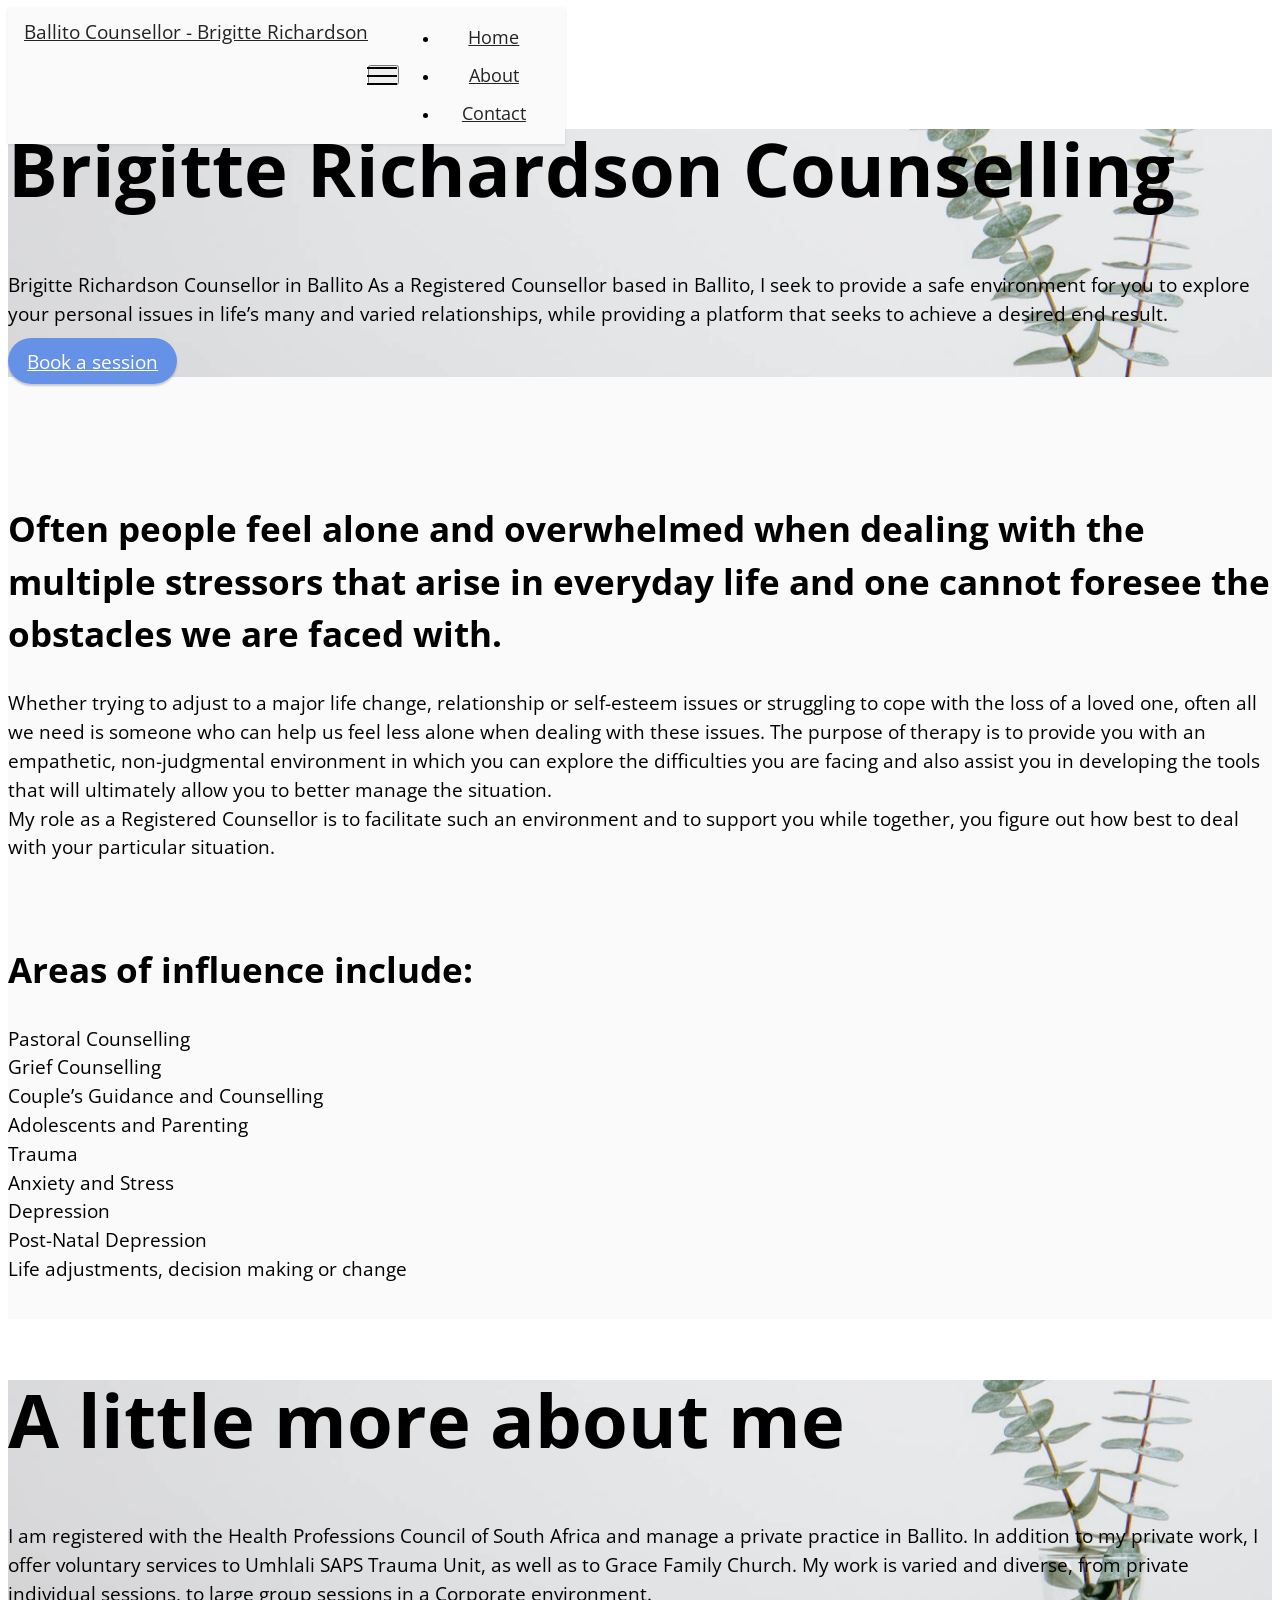
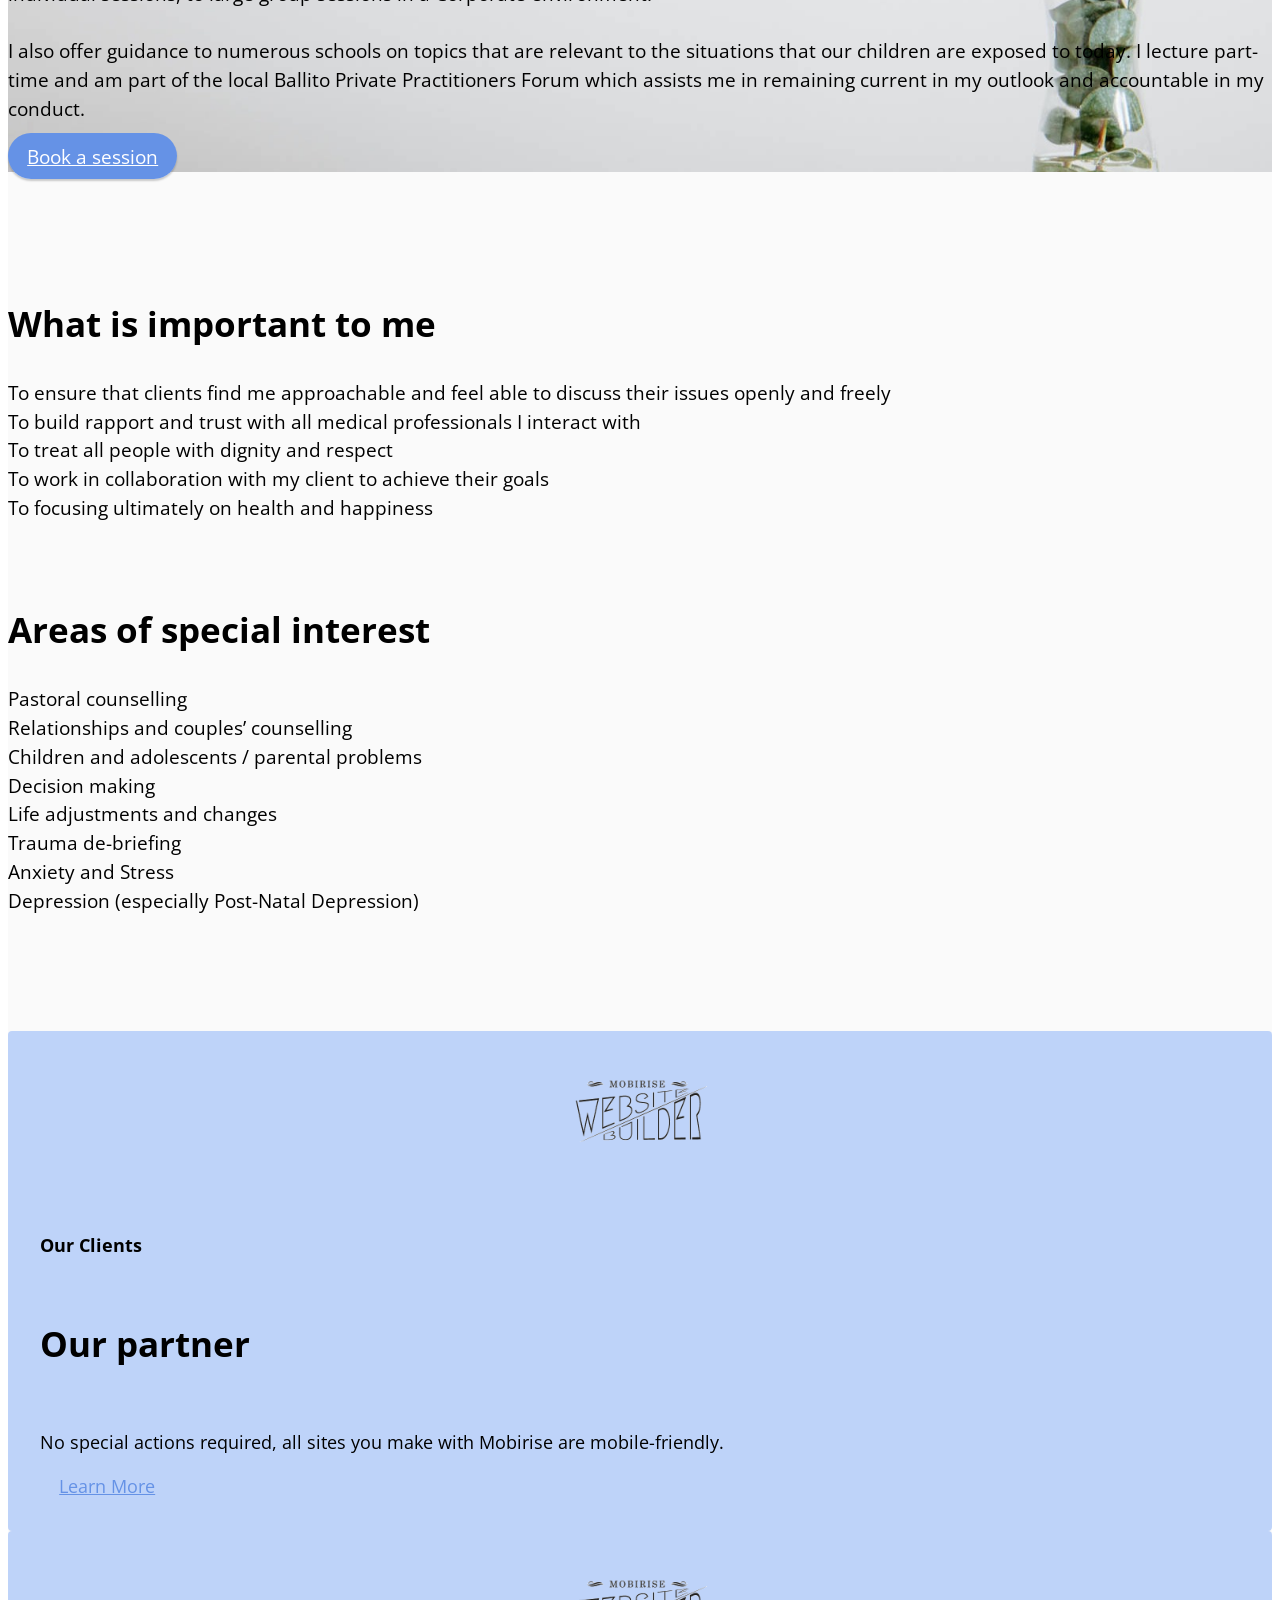
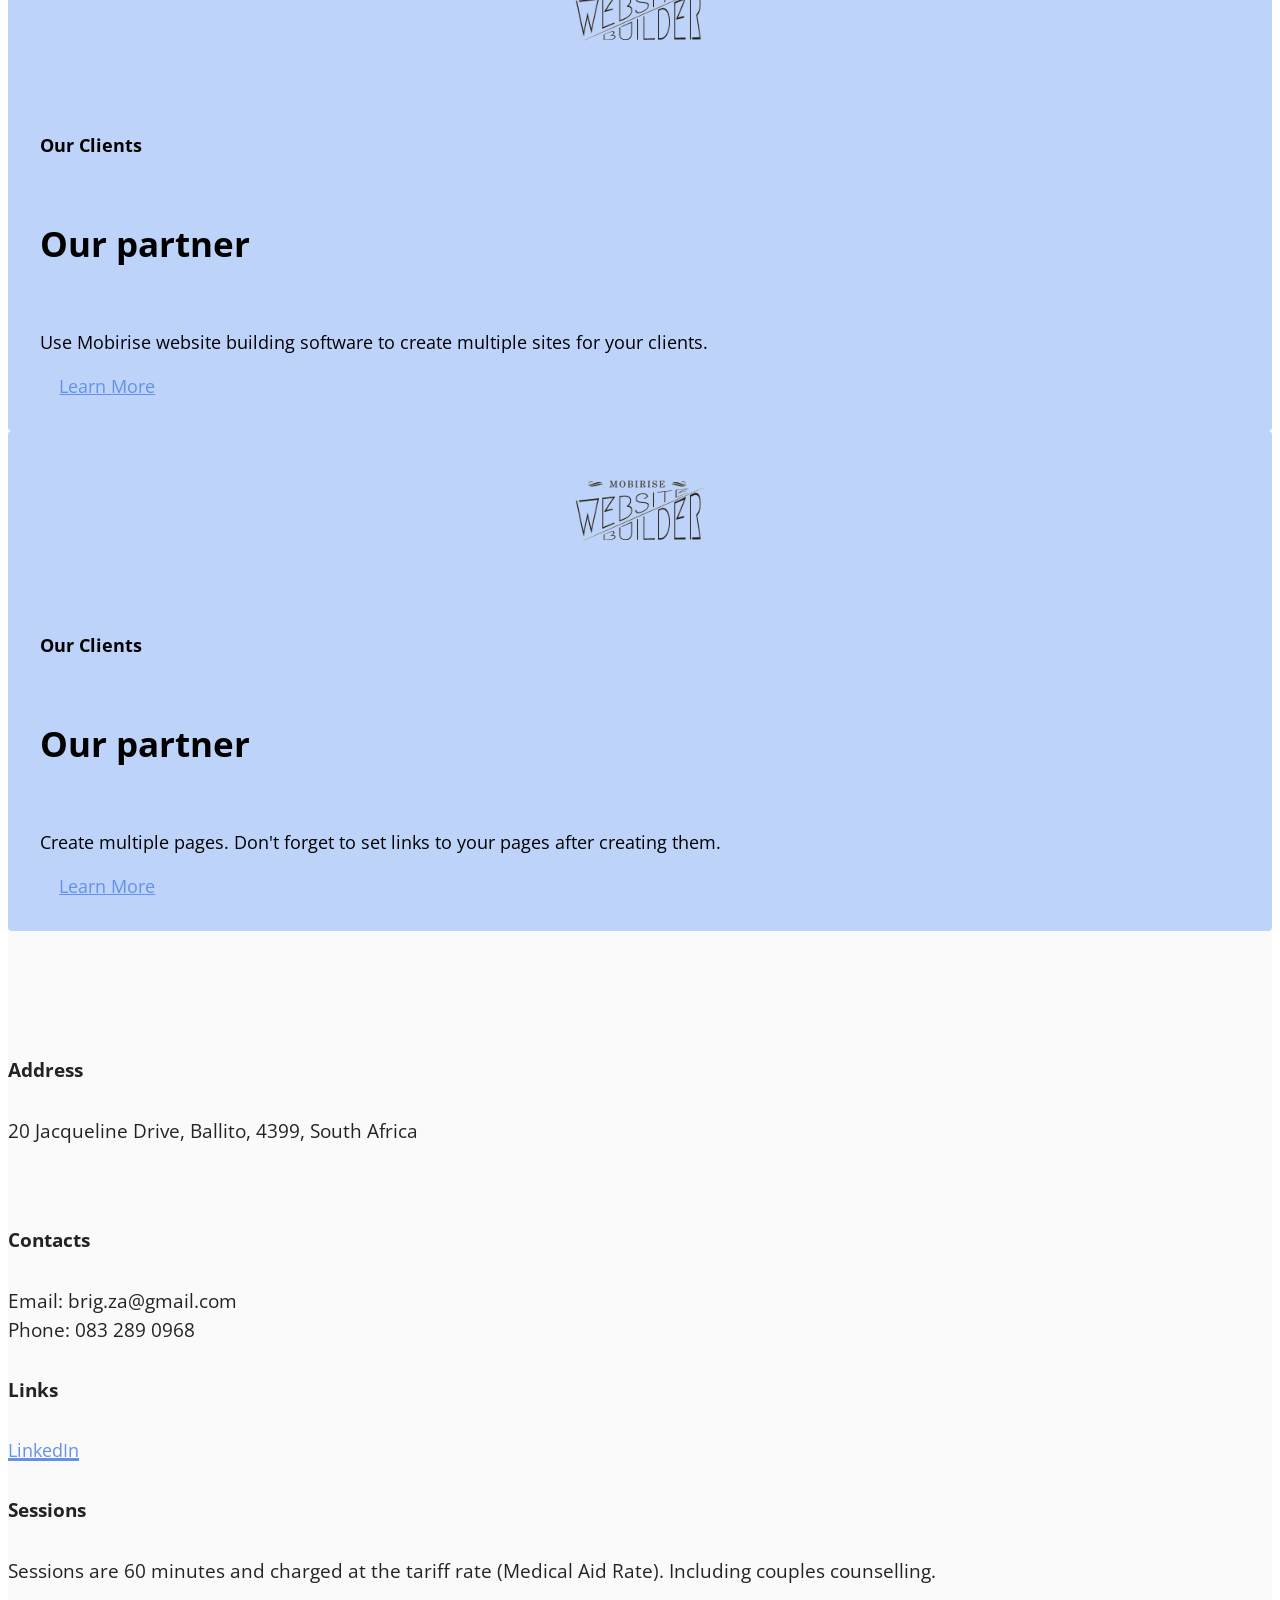
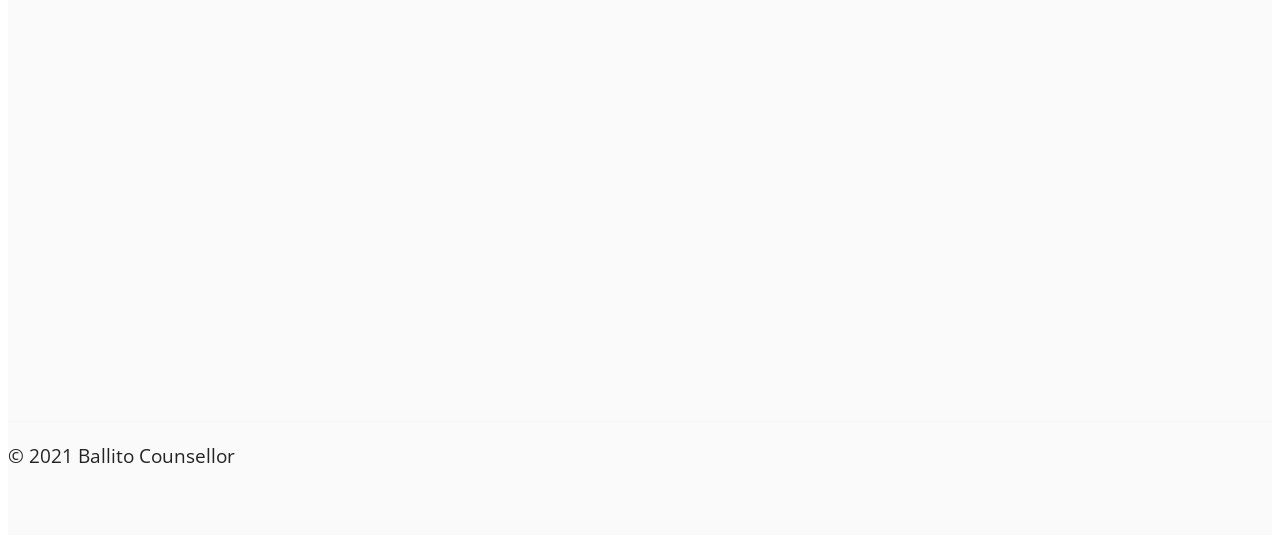
==== index.html @ b1e90773 "create github pages" ====
<!DOCTYPE html>
<html  >
<head>
  
  <meta charset="UTF-8">
  <meta http-equiv="X-UA-Compatible" content="IE=edge">
  
  <meta name="viewport" content="width=device-width, initial-scale=1, minimum-scale=1">
  <link rel="shortcut icon" href="assets/images/logo.png" type="image/x-icon">
  <meta name="description" content="">
  
  
  <title>Home</title>
  <link rel="stylesheet" href="assets/web/assets/mobirise-icons2/mobirise2.css">
  <link rel="stylesheet" href="assets/tether/tether.min.css">
  <link rel="stylesheet" href="assets/bootstrap/css/bootstrap.min.css">
  <link rel="stylesheet" href="assets/bootstrap/css/bootstrap-grid.min.css">
  <link rel="stylesheet" href="assets/bootstrap/css/bootstrap-reboot.min.css">
  <link rel="stylesheet" href="assets/dropdown/css/style.css">
  <link rel="stylesheet" href="assets/socicon/css/styles.css">
  <link rel="stylesheet" href="assets/theme/css/style.css">
  <link rel="preload" href="https://fonts.googleapis.com/css?family=Open+Sans:300,300i,400,400i,600,600i,700,700i,800,800i&display=swap" as="style" onload="this.onload=null;this.rel='stylesheet'">
  <noscript><link rel="stylesheet" href="https://fonts.googleapis.com/css?family=Open+Sans:300,300i,400,400i,600,600i,700,700i,800,800i&display=swap"></noscript>
  <link rel="preload" as="style" href="assets/mobirise/css/mbr-additional.css"><link rel="stylesheet" href="assets/mobirise/css/mbr-additional.css" type="text/css">
  
  
  
  
</head>
<body>
  
  <section class="menu menu1 cid-sxVoCHrxeL" once="menu" id="menu1-k">
    

    <nav class="navbar navbar-dropdown navbar-fixed-top navbar-expand-lg">
        <div class="container">
            <div class="navbar-brand">
                
                <span class="navbar-caption-wrap"><a class="navbar-caption text-black text-primary display-7" href="index.html">Ballito Counsellor - Brigitte Richardson</a></span>
            </div>
            <button class="navbar-toggler" type="button" data-toggle="collapse" data-target="#navbarSupportedContent" aria-controls="navbarNavAltMarkup" aria-expanded="false" aria-label="Toggle navigation">
                <div class="hamburger">
                    <span></span>
                    <span></span>
                    <span></span>
                    <span></span>
                </div>
            </button>
            <div class="collapse navbar-collapse" id="navbarSupportedContent">
                <ul class="navbar-nav nav-dropdown nav-right" data-app-modern-menu="true"><li class="nav-item"><a class="nav-link link text-black text-primary display-4" href="index.html#header1-1b">Home</a></li>
                    <li class="nav-item"><a class="nav-link link text-black text-primary display-4" href="index.html#About">About</a></li>
                    <li class="nav-item"><a class="nav-link link text-black text-primary display-4" href="index.html#footer6-p">Contact</a>
                    </li></ul>
                
                
            </div>
        </div>
    </nav>
</section>

<section class="header1 cid-sxVwXvs3w0 mbr-fullscreen mbr-parallax-background" id="header1-1b">

    

    <div class="mbr-overlay" style="opacity: 0.5; background-color: rgb(250, 250, 250);"></div>

    <div class="container">
        <div class="row">
            <div class="col-12 col-lg-10">
                <h1 class="mbr-section-title mbr-fonts-style mb-3 display-1">Brigitte Richardson Counselling</h1>
                
                <p class="mbr-text mbr-fonts-style display-7">
                    Brigitte Richardson Counsellor in Ballito As a Registered Counsellor based in Ballito, I seek to provide a safe environment for you to explore your personal issues in life’s many and varied relationships, while providing a platform that seeks to achieve a desired end result.</p>
                <div class="mbr-section-btn mt-3"><a class="btn btn-primary display-7" href="https://mobiri.se">Book a session</a></div>
            </div>
        </div>
    </div>
</section>

<section class="header1 cid-sxVvAttlFn" id="header1-17">

    

    

    <div class="container">
        <div class="row">
            <div class="col-12 col-lg-10">
                <h1 class="mbr-section-title mbr-fonts-style mb-3 display-5">Often people feel alone and overwhelmed when dealing with the multiple stressors that arise in everyday life and one cannot foresee the obstacles we are faced with.</h1>
                
                <p class="mbr-text mbr-fonts-style display-7">Whether trying to adjust to a major life change, relationship or self-esteem issues or struggling to cope with the loss of a loved one, often all we need is someone who can help us feel less alone when dealing with these issues. The purpose of therapy is to provide you with an empathetic, non-judgmental environment in which you can explore the difficulties you are facing and also assist you in developing the tools that will ultimately allow you to better manage the situation.
<br>My role as a Registered Counsellor is to facilitate such an environment and to support you while together, you figure out how best to deal with your particular situation.</p>
                
            </div>
        </div>
    </div>
</section>

<section class="header1 cid-sxVvVj8FqT" id="header1-18">

    

    

    <div class="container">
        <div class="row">
            <div class="col-12 col-lg-10">
                <h1 class="mbr-section-title mbr-fonts-style mb-3 display-5">Areas of influence include:</h1>
                
                <p class="mbr-text mbr-fonts-style display-7">Pastoral Counselling
<br>Grief Counselling
<br>Couple’s Guidance and Counselling
<br>Adolescents and Parenting
<br>Trauma
<br>Anxiety and Stress
<br>Depression
<br>Post-Natal Depression
<br>Life adjustments, decision making or change</p>
                
            </div>
        </div>
    </div>
</section>

<section class="header1 cid-syvlgTffbm mbr-fullscreen mbr-parallax-background" id="About">

    

    <div class="mbr-overlay" style="opacity: 0.5; background-color: rgb(250, 250, 250);"></div>

    <div class="container">
        <div class="row">
            <div class="col-12 col-lg-10">
                <h1 class="mbr-section-title mbr-fonts-style mb-3 display-1">A little more about me</h1>
                
                <p class="mbr-text mbr-fonts-style display-7">I am registered with the Health Professions Council of South Africa and manage a private practice in Ballito. In addition to my private work, I offer voluntary services to Umhlali SAPS Trauma Unit, as well as to Grace Family Church. My work is varied and diverse, from private individual sessions, to large group sessions in a Corporate environment.
<br>
<br>I also offer guidance to numerous schools on topics that are relevant to the situations that our children are exposed to today. I lecture part-time and am part of the local Ballito Private Practitioners Forum which assists me in remaining current in my outlook and accountable in my conduct.</p>
                <div class="mbr-section-btn mt-3"><a class="btn btn-primary display-7" href="https://mobiri.se">Book a session</a></div>
            </div>
        </div>
    </div>
</section>

<section class="header1 cid-syvlhjZHHY" id="header1-1e">

    

    

    <div class="container">
        <div class="row">
            <div class="col-12 col-lg-10">
                <h1 class="mbr-section-title mbr-fonts-style mb-3 display-5">What is important to me</h1>
                
                <p class="mbr-text mbr-fonts-style display-7">To ensure that clients find me approachable and feel able to discuss their issues openly and freely
<br>To build rapport and trust with all medical professionals I interact with
<br>To treat all people with dignity and respect
<br>To work in collaboration with my client to achieve their goals
<br>To focusing ultimately on health and happiness</p>
                
            </div>
        </div>
    </div>
</section>

<section class="header1 cid-syvlhFlWua" id="header1-1f">

    

    

    <div class="container">
        <div class="row">
            <div class="col-12 col-lg-10">
                <h1 class="mbr-section-title mbr-fonts-style mb-3 display-5">Areas of special interest</h1>
                
                <p class="mbr-text mbr-fonts-style display-7">Pastoral counselling
<br>Relationships and couples’ counselling
<br>Children and adolescents / parental problems
<br>Decision making
<br>Life adjustments and changes
<br>Trauma de-briefing
<br>Anxiety and Stress
<br>Depression (especially Post-Natal Depression)</p>
                
            </div>
        </div>
    </div>
</section>

<section class="clients2 cid-sxVpfi3yEQ" id="clients2-o">

    

    
    <div class="container">
        <div class="row justify-content-center">
            <div class="card col-12 col-md-6 col-lg-4">
                <div class="card-wrapper">
                    <div class="img-wrapper">
                        <img src="assets/images/1.png" alt="">
                    </div>
                    <div class="card-box align-center">
                        <h6 class="card-subtitle mbr-fonts-style mb-0 display-4">
                         Our Clients
                        </h6>
                        <h5 class="card-title mbr-fonts-style mb-3 display-5">
                            <strong>Our partner</strong>
                        </h5>
                        <p class="mbr-text mbr-fonts-style mb-4 display-4">
                            No special actions required, all sites you make with Mobirise are mobile-friendly.</p>
                        <div class="mbr-section-btn mt-3">
                            <a class="btn btn-primary-outline display-4" href="https://mobiri.se">Learn More</a>
                        </div>
                    </div>
                </div>
            </div>
            <div class="card col-12 col-md-6 col-lg-4">
                <div class="card-wrapper">
                    <div class="img-wrapper">
                        <img src="assets/images/1.png" alt="">
                    </div>
                    <div class="card-box align-center">
                        <h6 class="card-subtitle mbr-fonts-style mb-0 display-4">
                            Our Clients
                        </h6>
                        <h5 class="card-title mbr-fonts-style mb-3 display-5">
                            <strong>Our partner</strong>
                        </h5>
                        <p class="mbr-text mbr-fonts-style mb-4 display-4">
                            Use Mobirise website building software to create multiple sites for your clients.</p>
                        <div class="mbr-section-btn mt-3">
                            <a class="btn btn-primary-outline display-4" href="https://mobiri.se">Learn More</a>
                        </div>
                    </div>
                </div>
            </div>
            <div class="card col-12 col-md-6 col-lg-4">
                <div class="card-wrapper">
                    <div class="img-wrapper">
                        <img src="assets/images/1.png" alt="">
                    </div>
                    <div class="card-box align-center">
                        <h6 class="card-subtitle mbr-fonts-style mb-0 display-4">
                            Our Clients
                        </h6>
                        <h5 class="card-title mbr-fonts-style mb-3 display-5">
                            <strong>Our partner</strong>
                        </h5>
                        <p class="mbr-text mbr-fonts-style mb-4 display-4">
                            Create multiple pages. Don't forget to set links to your pages after creating them.</p>
                        <div class="mbr-section-btn mt-3">
                            <a class="btn btn-primary-outline display-4" href="https://mobiri.se">Learn More</a>
                        </div>
                    </div>
                </div>
            </div>
            
        </div>
    </div>
</section>

<section class="footer6 cid-sxVplaiHBZ" once="footers" id="footer6-p">

    

    

    <div class="container">
        <div class="row content mbr-white">
            <div class="col-12 col-md-3 mbr-fonts-style display-7">
                <h5 class="mbr-section-subtitle mbr-fonts-style mb-2 display-7">
                    <strong>Address</strong>
                </h5>
                <p class="mbr-text mbr-fonts-style display-7">20 Jacqueline Drive, Ballito, 4399, South Africa</p> <br>
                <h5 class="mbr-section-subtitle mbr-fonts-style mb-2 mt-4 display-7">
                    <strong>Contacts</strong>
                </h5>
                <p class="mbr-text mbr-fonts-style mb-4 display-7">
                    Email: brig.za@gmail.com<br>
                    Phone: 083 289 0968<br></p>
            </div>
            <div class="col-12 col-md-3 mbr-fonts-style display-7">
                <h5 class="mbr-section-subtitle mbr-fonts-style mb-2 display-7">
                    <strong>Links</strong>
                </h5>
                <ul class="list mbr-fonts-style mb-4 display-4">
                    <li class="mbr-text item-wrap"><a href="index.html" class="text-primary">LinkedIn</a></li>
                </ul>
                <h5 class="mbr-section-subtitle mbr-fonts-style mb-2 mt-5 display-7">
                    <strong>Sessions</strong></h5>
                <p class="mbr-text mbr-fonts-style mb-4 display-7">Sessions are 60 minutes and charged at the tariff rate (Medical Aid Rate). Including couples counselling.</p>
            </div>
            <div class="col-12 col-md-6">
                <div class="google-map"><iframe frameborder="0" style="border:0" src="https://www.google.com/maps/embed/v1/place?key=AIzaSyCNveGQ9bfpKFwWzQLLftrR9hNiHwdqQG8&amp;q=20 Jacqueline Drive, Ballito" allowfullscreen=""></iframe></div>
            </div>
            <div class="col-md-6">
                
            </div>
        </div>
        <div class="footer-lower">
            <div class="media-container-row">
                <div class="col-sm-12">
                    <hr>
                </div>
            </div>
            <div class="col-sm-12 copyright pl-0">
                <p class="mbr-text mbr-fonts-style mbr-white display-7">
                    © 2021 Ballito Counsellor</p>
            </div>
        </div>
    </div>
</section><section id="top-1" hidden><a href="https://mobirise.site"></a></section><script src="assets/web/assets/jquery/jquery.min.js"></script>  <script src="assets/popper/popper.min.js"></script>  <script src="assets/tether/tether.min.js"></script>  <script src="assets/bootstrap/js/bootstrap.min.js"></script>  <script src="assets/smoothscroll/smooth-scroll.js"></script>  <script src="assets/dropdown/js/nav-dropdown.js"></script>  <script src="assets/dropdown/js/navbar-dropdown.js"></script>  <script src="assets/touchswipe/jquery.touch-swipe.min.js"></script>  <script src="assets/parallax/jarallax.min.js"></script>  <script src="assets/theme/js/script.js"></script>  
  
  
 <div id="scrollToTop" class="scrollToTop mbr-arrow-up"><a style="text-align: center;"><i class="mbr-arrow-up-icon mbr-arrow-up-icon-cm cm-icon cm-icon-smallarrow-up"></i></a></div>
  </body>
</html>
---- assets/web/assets/mobirise-icons2/mobirise2.css ----
@font-face {
  font-family: 'Moririse2';
  font-display: swap;
  src:  url('mobirise2.eot?f2bix4');
  src:  url('mobirise2.eot?f2bix4#iefix') format('embedded-opentype'),
    url('mobirise2.ttf?f2bix4') format('truetype'),
    url('mobirise2.woff?f2bix4') format('woff'),
    url('mobirise2.svg?f2bix4#mobirise2') format('svg');
  font-weight: normal;
  font-style: normal;
}

[class^="mobi-"], [class*=" mobi-"] {
  /* use !important to prevent issues with browser extensions that change fonts */
  font-family: 'Moririse2' !important;
  speak: none;
  font-style: normal;
  font-weight: normal;
  font-variant: normal;
  text-transform: none;
  line-height: 1;

  /* Better Font Rendering =========== */
  -webkit-font-smoothing: antialiased;
  -moz-osx-font-smoothing: grayscale;
}

.mobi-mbri-add-submenu:before {
  content: "\e900";
}
.mobi-mbri-alert:before {
  content: "\e901";
}
.mobi-mbri-align-center:before {
  content: "\e902";
}
.mobi-mbri-align-justify:before {
  content: "\e903";
}
.mobi-mbri-align-left:before {
  content: "\e904";
}
.mobi-mbri-align-right:before {
  content: "\e905";
}
.mobi-mbri-android:before {
  content: "\e906";
}
.mobi-mbri-apple:before {
  content: "\e907";
}
.mobi-mbri-arrow-down:before {
  content: "\e908";
}
.mobi-mbri-arrow-next:before {
  content: "\e909";
}
.mobi-mbri-arrow-prev:before {
  content: "\e90a";
}
.mobi-mbri-arrow-up:before {
  content: "\e90b";
}
.mobi-mbri-bold:before {
  content: "\e90c";
}
.mobi-mbri-bookmark:before {
  content: "\e90d";
}
.mobi-mbri-bootstrap:before {
  content: "\e90e";
}
.mobi-mbri-briefcase:before {
  content: "\e90f";
}
.mobi-mbri-browse:before {
  content: "\e910";
}
.mobi-mbri-bulleted-list:before {
  content: "\e911";
}
.mobi-mbri-calendar:before {
  content: "\e912";
}
.mobi-mbri-camera:before {
  content: "\e913";
}
.mobi-mbri-cart-add:before {
  content: "\e914";
}
.mobi-mbri-cart-full:before {
  content: "\e915";
}
.mobi-mbri-cash:before {
  content: "\e916";
}
.mobi-mbri-change-style:before {
  content: "\e917";
}
.mobi-mbri-chat:before {
  content: "\e918";
}
.mobi-mbri-clock:before {
  content: "\e919";
}
.mobi-mbri-close:before {
  content: "\e91a";
}
.mobi-mbri-cloud:before {
  content: "\e91b";
}
.mobi-mbri-code:before {
  content: "\e91c";
}
.mobi-mbri-contact-form:before {
  content: "\e91d";
}
.mobi-mbri-credit-card:before {
  content: "\e91e";
}
.mobi-mbri-cursor-click:before {
  content: "\e91f";
}
.mobi-mbri-cust-feedback:before {
  content: "\e920";
}
.mobi-mbri-database:before {
  content: "\e921";
}
.mobi-mbri-delivery:before {
  content: "\e922";
}
.mobi-mbri-desktop:before {
  content: "\e923";
}
.mobi-mbri-devices:before {
  content: "\e924";
}
.mobi-mbri-down:before {
  content: "\e925";
}
.mobi-mbri-download-2:before {
  content: "\e926";
}
.mobi-mbri-download:before {
  content: "\e927";
}
.mobi-mbri-drag-n-drop-2:before {
  content: "\e928";
}
.mobi-mbri-drag-n-drop:before {
  content: "\e929";
}
.mobi-mbri-edit-2:before {
  content: "\e92a";
}
.mobi-mbri-edit:before {
  content: "\e92b";
}
.mobi-mbri-error:before {
  content: "\e92c";
}
.mobi-mbri-extension:before {
  content: "\e92d";
}
.mobi-mbri-features:before {
  content: "\e92e";
}
.mobi-mbri-file:before {
  content: "\e92f";
}
.mobi-mbri-flag:before {
  content: "\e930";
}
.mobi-mbri-folder:before {
  content: "\e931";
}
.mobi-mbri-gift:before {
  content: "\e932";
}
.mobi-mbri-github:before {
  content: "\e933";
}
.mobi-mbri-globe-2:before {
  content: "\e934";
}
.mobi-mbri-globe:before {
  content: "\e935";
}
.mobi-mbri-growing-chart:before {
  content: "\e936";
}
.mobi-mbri-hearth:before {
  content: "\e937";
}
.mobi-mbri-help:before {
  content: "\e938";
}
.mobi-mbri-home:before {
  content: "\e939";
}
.mobi-mbri-hot-cup:before {
  content: "\e93a";
}
.mobi-mbri-idea:before {
  content: "\e93b";
}
.mobi-mbri-image-gallery:before {
  content: "\e93c";
}
.mobi-mbri-image-slider:before {
  content: "\e93d";
}
.mobi-mbri-info:before {
  content: "\e93e";
}
.mobi-mbri-italic:before {
  content: "\e93f";
}
.mobi-mbri-key:before {
  content: "\e940";
}
.mobi-mbri-laptop:before {
  content: "\e941";
}
.mobi-mbri-layers:before {
  content: "\e942";
}
.mobi-mbri-left-right:before {
  content: "\e943";
}
.mobi-mbri-left:before {
  content: "\e944";
}
.mobi-mbri-letter:before {
  content: "\e945";
}
.mobi-mbri-like:before {
  content: "\e946";
}
.mobi-mbri-link:before {
  content: "\e947";
}
.mobi-mbri-lock:before {
  content: "\e948";
}
.mobi-mbri-login:before {
  content: "\e949";
}
.mobi-mbri-logout:before {
  content: "\e94a";
}
.mobi-mbri-magic-stick:before {
  content: "\e94b";
}
.mobi-mbri-map-pin:before {
  content: "\e94c";
}
.mobi-mbri-menu:before {
  content: "\e94d";
}
.mobi-mbri-mobile-2:before {
  content: "\e94e";
}
.mobi-mbri-mobile-horizontal:before {
  content: "\e94f";
}
.mobi-mbri-mobile:before {
  content: "\e950";
}
.mobi-mbri-mobirise:before {
  content: "\e951";
}
.mobi-mbri-more-horizontal:before {
  content: "\e952";
}
.mobi-mbri-more-vertical:before {
  content: "\e953";
}
.mobi-mbri-music:before {
  content: "\e954";
}
.mobi-mbri-new-file:before {
  content: "\e955";
}
.mobi-mbri-numbered-list:before {
  content: "\e956";
}
.mobi-mbri-opened-folder:before {
  content: "\e957";
}
.mobi-mbri-pages:before {
  content: "\e958";
}
.mobi-mbri-paper-plane:before {
  content: "\e959";
}
.mobi-mbri-paperclip:before {
  content: "\e95a";
}
.mobi-mbri-phone:before {
  content: "\e95b";
}
.mobi-mbri-photo:before {
  content: "\e95c";
}
.mobi-mbri-photos:before {
  content: "\e95d";
}
.mobi-mbri-pin:before {
  content: "\e95e";
}
.mobi-mbri-play:before {
  content: "\e95f";
}
.mobi-mbri-plus:before {
  content: "\e960";
}
.mobi-mbri-preview:before {
  content: "\e961";
}
.mobi-mbri-print:before {
  content: "\e962";
}
.mobi-mbri-protect:before {
  content: "\e963";
}
.mobi-mbri-question:before {
  content: "\e964";
}
.mobi-mbri-quote-left:before {
  content: "\e965";
}
.mobi-mbri-quote-right:before {
  content: "\e966";
}
.mobi-mbri-redo:before {
  content: "\e967";
}
.mobi-mbri-refresh:before {
  content: "\e968";
}
.mobi-mbri-responsive-2:before {
  content: "\e969";
}
.mobi-mbri-responsive:before {
  content: "\e96a";
}
.mobi-mbri-right:before {
  content: "\e96b";
}
.mobi-mbri-rocket:before {
  content: "\e96c";
}
.mobi-mbri-sad-face:before {
  content: "\e96d";
}
.mobi-mbri-sale:before {
  content: "\e96e";
}
.mobi-mbri-save:before {
  content: "\e96f";
}
.mobi-mbri-search:before {
  content: "\e970";
}
.mobi-mbri-setting-2:before {
  content: "\e971";
}
.mobi-mbri-setting-3:before {
  content: "\e972";
}
.mobi-mbri-setting:before {
  content: "\e973";
}
.mobi-mbri-share:before {
  content: "\e974";
}
.mobi-mbri-shopping-bag:before {
  content: "\e975";
}
.mobi-mbri-shopping-basket:before {
  content: "\e976";
}
.mobi-mbri-shopping-cart:before {
  content: "\e977";
}
.mobi-mbri-sites:before {
  content: "\e978";
}
.mobi-mbri-smile-face:before {
  content: "\e979";
}
.mobi-mbri-speed:before {
  content: "\e97a";
}
.mobi-mbri-star:before {
  content: "\e97b";
}
.mobi-mbri-success:before {
  content: "\e97c";
}
.mobi-mbri-sun:before {
  content: "\e97d";
}
.mobi-mbri-sun2:before {
  content: "\e97e";
}
.mobi-mbri-tablet-vertical:before {
  content: "\e97f";
}
.mobi-mbri-tablet:before {
  content: "\e980";
}
.mobi-mbri-target:before {
  content: "\e981";
}
.mobi-mbri-timer:before {
  content: "\e982";
}
.mobi-mbri-to-ftp:before {
  content: "\e983";
}
.mobi-mbri-to-local-drive:before {
  content: "\e984";
}
.mobi-mbri-touch-swipe:before {
  content: "\e985";
}
.mobi-mbri-touch:before {
  content: "\e986";
}
.mobi-mbri-trash:before {
  content: "\e987";
}
.mobi-mbri-underline:before {
  content: "\e988";
}
.mobi-mbri-undo:before {
  content: "\e989";
}
.mobi-mbri-unlink:before {
  content: "\e98a";
}
.mobi-mbri-unlock:before {
  content: "\e98b";
}
.mobi-mbri-up-down:before {
  content: "\e98c";
}
.mobi-mbri-up:before {
  content: "\e98d";
}
.mobi-mbri-update:before {
  content: "\e98e";
}
.mobi-mbri-upload-2:before {
  content: "\e98f";
}
.mobi-mbri-upload:before {
  content: "\e990";
}
.mobi-mbri-user-2:before {
  content: "\e991";
}
.mobi-mbri-user:before {
  content: "\e992";
}
.mobi-mbri-users:before {
  content: "\e993";
}
.mobi-mbri-video-play:before {
  content: "\e994";
}
.mobi-mbri-video:before {
  content: "\e995";
}
.mobi-mbri-watch:before {
  content: "\e996";
}
.mobi-mbri-website-theme-2:before {
  content: "\e997";
}
.mobi-mbri-website-theme:before {
  content: "\e998";
}
.mobi-mbri-wifi:before {
  content: "\e999";
}
.mobi-mbri-windows:before {
  content: "\e99a";
}
.mobi-mbri-zoom-in:before {
  content: "\e99b";
}
.mobi-mbri-zoom-out:before {
  content: "\e99c";
}
---- assets/mobirise/css/mbr-additional.css ----
body {
  font-family: Jost;
}
.display-1 {
  font-family: 'Open Sans', sans-serif;
  font-size: 4.6rem;
  line-height: 1.1;
}
.display-1 > .mbr-iconfont {
  font-size: 5.75rem;
}
.display-2 {
  font-family: 'Open Sans', sans-serif;
  font-size: 3rem;
  line-height: 1.1;
}
.display-2 > .mbr-iconfont {
  font-size: 3.75rem;
}
.display-4 {
  font-family: 'Open Sans', sans-serif;
  font-size: 1.1rem;
  line-height: 1.5;
}
.display-4 > .mbr-iconfont {
  font-size: 1.375rem;
}
.display-5 {
  font-family: 'Open Sans', sans-serif;
  font-size: 2.2rem;
  line-height: 1.5;
}
.display-5 > .mbr-iconfont {
  font-size: 2.75rem;
}
.display-7 {
  font-family: 'Open Sans', sans-serif;
  font-size: 1.2rem;
  line-height: 1.5;
}
.display-7 > .mbr-iconfont {
  font-size: 1.5rem;
}
/* ---- Fluid typography for mobile devices ---- */
/* 1.4 - font scale ratio ( bootstrap == 1.42857 ) */
/* 100vw - current viewport width */
/* (48 - 20)  48 == 48rem == 768px, 20 == 20rem == 320px(minimal supported viewport) */
/* 0.65 - min scale variable, may vary */
@media (max-width: 992px) {
  .display-1 {
    font-size: 3.68rem;
  }
}
@media (max-width: 768px) {
  .display-1 {
    font-size: 3.22rem;
    font-size: calc( 2.26rem + (4.6 - 2.26) * ((100vw - 20rem) / (48 - 20)));
    line-height: calc( 1.1 * (2.26rem + (4.6 - 2.26) * ((100vw - 20rem) / (48 - 20))));
  }
  .display-2 {
    font-size: 2.4rem;
    font-size: calc( 1.7rem + (3 - 1.7) * ((100vw - 20rem) / (48 - 20)));
    line-height: calc( 1.3 * (1.7rem + (3 - 1.7) * ((100vw - 20rem) / (48 - 20))));
  }
  .display-4 {
    font-size: 0.88rem;
    font-size: calc( 1.0350000000000001rem + (1.1 - 1.0350000000000001) * ((100vw - 20rem) / (48 - 20)));
    line-height: calc( 1.4 * (1.0350000000000001rem + (1.1 - 1.0350000000000001) * ((100vw - 20rem) / (48 - 20))));
  }
  .display-5 {
    font-size: 1.76rem;
    font-size: calc( 1.42rem + (2.2 - 1.42) * ((100vw - 20rem) / (48 - 20)));
    line-height: calc( 1.4 * (1.42rem + (2.2 - 1.42) * ((100vw - 20rem) / (48 - 20))));
  }
  .display-7 {
    font-size: 0.96rem;
    font-size: calc( 1.07rem + (1.2 - 1.07) * ((100vw - 20rem) / (48 - 20)));
    line-height: calc( 1.4 * (1.07rem + (1.2 - 1.07) * ((100vw - 20rem) / (48 - 20))));
  }
}
/* Buttons */
.btn {
  padding: 0.6rem 1.2rem;
  border-radius: 4px;
}
.btn-sm {
  padding: 0.6rem 1.2rem;
  border-radius: 4px;
}
.btn-md {
  padding: 0.6rem 1.2rem;
  border-radius: 4px;
}
.btn-lg {
  padding: 1rem 2.6rem;
  border-radius: 4px;
}
.bg-primary {
  background-color: #6592e6 !important;
}
.bg-success {
  background-color: #40b0bf !important;
}
.bg-info {
  background-color: #47b5ed !important;
}
.bg-warning {
  background-color: #ffe161 !important;
}
.bg-danger {
  background-color: #ff9966 !important;
}
.btn-primary,
.btn-primary:active {
  background-color: #6592e6 !important;
  border-color: #6592e6 !important;
  color: #ffffff !important;
  box-shadow: 0 2px 2px 0 rgba(0, 0, 0, 0.2);
}
.btn-primary:hover,
.btn-primary:focus,
.btn-primary.focus,
.btn-primary.active {
  color: #ffffff !important;
  background-color: #2260d2 !important;
  border-color: #2260d2 !important;
  box-shadow: 0 2px 5px 0 rgba(0, 0, 0, 0.2);
}
.btn-primary.disabled,
.btn-primary:disabled {
  color: #ffffff !important;
  background-color: #2260d2 !important;
  border-color: #2260d2 !important;
}
.btn-secondary,
.btn-secondary:active {
  background-color: #ff6666 !important;
  border-color: #ff6666 !important;
  color: #ffffff !important;
  box-shadow: 0 2px 2px 0 rgba(0, 0, 0, 0.2);
}
.btn-secondary:hover,
.btn-secondary:focus,
.btn-secondary.focus,
.btn-secondary.active {
  color: #ffffff !important;
  background-color: #ff0f0f !important;
  border-color: #ff0f0f !important;
  box-shadow: 0 2px 5px 0 rgba(0, 0, 0, 0.2);
}
.btn-secondary.disabled,
.btn-secondary:disabled {
  color: #ffffff !important;
  background-color: #ff0f0f !important;
  border-color: #ff0f0f !important;
}
.btn-info,
.btn-info:active {
  background-color: #47b5ed !important;
  border-color: #47b5ed !important;
  color: #ffffff !important;
  box-shadow: 0 2px 2px 0 rgba(0, 0, 0, 0.2);
}
.btn-info:hover,
.btn-info:focus,
.btn-info.focus,
.btn-info.active {
  color: #ffffff !important;
  background-color: #148cca !important;
  border-color: #148cca !important;
  box-shadow: 0 2px 5px 0 rgba(0, 0, 0, 0.2);
}
.btn-info.disabled,
.btn-info:disabled {
  color: #ffffff !important;
  background-color: #148cca !important;
  border-color: #148cca !important;
}
.btn-success,
.btn-success:active {
  background-color: #40b0bf !important;
  border-color: #40b0bf !important;
  color: #ffffff !important;
  box-shadow: 0 2px 2px 0 rgba(0, 0, 0, 0.2);
}
.btn-success:hover,
.btn-success:focus,
.btn-success.focus,
.btn-success.active {
  color: #ffffff !important;
  background-color: #2a747e !important;
  border-color: #2a747e !important;
  box-shadow: 0 2px 5px 0 rgba(0, 0, 0, 0.2);
}
.btn-success.disabled,
.btn-success:disabled {
  color: #ffffff !important;
  background-color: #2a747e !important;
  border-color: #2a747e !important;
}
.btn-warning,
.btn-warning:active {
  background-color: #ffe161 !important;
  border-color: #ffe161 !important;
  color: #614f00 !important;
  box-shadow: 0 2px 2px 0 rgba(0, 0, 0, 0.2);
}
.btn-warning:hover,
.btn-warning:focus,
.btn-warning.focus,
.btn-warning.active {
  color: #0a0800 !important;
  background-color: #ffd10a !important;
  border-color: #ffd10a !important;
  box-shadow: 0 2px 5px 0 rgba(0, 0, 0, 0.2);
}
.btn-warning.disabled,
.btn-warning:disabled {
  color: #614f00 !important;
  background-color: #ffd10a !important;
  border-color: #ffd10a !important;
}
.btn-danger,
.btn-danger:active {
  background-color: #ff9966 !important;
  border-color: #ff9966 !important;
  color: #ffffff !important;
  box-shadow: 0 2px 2px 0 rgba(0, 0, 0, 0.2);
}
.btn-danger:hover,
.btn-danger:focus,
.btn-danger.focus,
.btn-danger.active {
  color: #ffffff !important;
  background-color: #ff5f0f !important;
  border-color: #ff5f0f !important;
  box-shadow: 0 2px 5px 0 rgba(0, 0, 0, 0.2);
}
.btn-danger.disabled,
.btn-danger:disabled {
  color: #ffffff !important;
  background-color: #ff5f0f !important;
  border-color: #ff5f0f !important;
}
.btn-white,
.btn-white:active {
  background-color: #fafafa !important;
  border-color: #fafafa !important;
  color: #7a7a7a !important;
  box-shadow: 0 2px 2px 0 rgba(0, 0, 0, 0.2);
}
.btn-white:hover,
.btn-white:focus,
.btn-white.focus,
.btn-white.active {
  color: #4f4f4f !important;
  background-color: #cfcfcf !important;
  border-color: #cfcfcf !important;
  box-shadow: 0 2px 5px 0 rgba(0, 0, 0, 0.2);
}
.btn-white.disabled,
.btn-white:disabled {
  color: #7a7a7a !important;
  background-color: #cfcfcf !important;
  border-color: #cfcfcf !important;
}
.btn-black,
.btn-black:active {
  background-color: #232323 !important;
  border-color: #232323 !important;
  color: #ffffff !important;
  box-shadow: 0 2px 2px 0 rgba(0, 0, 0, 0.2);
}
.btn-black:hover,
.btn-black:focus,
.btn-black.focus,
.btn-black.active {
  color: #ffffff !important;
  background-color: #000000 !important;
  border-color: #000000 !important;
  box-shadow: 0 2px 5px 0 rgba(0, 0, 0, 0.2);
}
.btn-black.disabled,
.btn-black:disabled {
  color: #ffffff !important;
  background-color: #000000 !important;
  border-color: #000000 !important;
}
.btn-primary-outline,
.btn-primary-outline:active {
  background-color: transparent !important;
  border-color: transparent;
  color: #6592e6;
}
.btn-primary-outline:hover,
.btn-primary-outline:focus,
.btn-primary-outline.focus,
.btn-primary-outline.active {
  color: #2260d2 !important;
  background-color: transparent!important;
  border-color: transparent!important;
  box-shadow: none!important;
}
.btn-primary-outline.disabled,
.btn-primary-outline:disabled {
  color: #ffffff !important;
  background-color: #6592e6 !important;
  border-color: #6592e6 !important;
}
.btn-secondary-outline,
.btn-secondary-outline:active {
  background-color: transparent !important;
  border-color: transparent;
  color: #ff6666;
}
.btn-secondary-outline:hover,
.btn-secondary-outline:focus,
.btn-secondary-outline.focus,
.btn-secondary-outline.active {
  color: #ff0f0f !important;
  background-color: transparent!important;
  border-color: transparent!important;
  box-shadow: none!important;
}
.btn-secondary-outline.disabled,
.btn-secondary-outline:disabled {
  color: #ffffff !important;
  background-color: #ff6666 !important;
  border-color: #ff6666 !important;
}
.btn-info-outline,
.btn-info-outline:active {
  background-color: transparent !important;
  border-color: transparent;
  color: #47b5ed;
}
.btn-info-outline:hover,
.btn-info-outline:focus,
.btn-info-outline.focus,
.btn-info-outline.active {
  color: #148cca !important;
  background-color: transparent!important;
  border-color: transparent!important;
  box-shadow: none!important;
}
.btn-info-outline.disabled,
.btn-info-outline:disabled {
  color: #ffffff !important;
  background-color: #47b5ed !important;
  border-color: #47b5ed !important;
}
.btn-success-outline,
.btn-success-outline:active {
  background-color: transparent !important;
  border-color: transparent;
  color: #40b0bf;
}
.btn-success-outline:hover,
.btn-success-outline:focus,
.btn-success-outline.focus,
.btn-success-outline.active {
  color: #2a747e !important;
  background-color: transparent!important;
  border-color: transparent!important;
  box-shadow: none!important;
}
.btn-success-outline.disabled,
.btn-success-outline:disabled {
  color: #ffffff !important;
  background-color: #40b0bf !important;
  border-color: #40b0bf !important;
}
.btn-warning-outline,
.btn-warning-outline:active {
  background-color: transparent !important;
  border-color: transparent;
  color: #ffe161;
}
.btn-warning-outline:hover,
.btn-warning-outline:focus,
.btn-warning-outline.focus,
.btn-warning-outline.active {
  color: #ffd10a !important;
  background-color: transparent!important;
  border-color: transparent!important;
  box-shadow: none!important;
}
.btn-warning-outline.disabled,
.btn-warning-outline:disabled {
  color: #614f00 !important;
  background-color: #ffe161 !important;
  border-color: #ffe161 !important;
}
.btn-danger-outline,
.btn-danger-outline:active {
  background-color: transparent !important;
  border-color: transparent;
  color: #ff9966;
}
.btn-danger-outline:hover,
.btn-danger-outline:focus,
.btn-danger-outline.focus,
.btn-danger-outline.active {
  color: #ff5f0f !important;
  background-color: transparent!important;
  border-color: transparent!important;
  box-shadow: none!important;
}
.btn-danger-outline.disabled,
.btn-danger-outline:disabled {
  color: #ffffff !important;
  background-color: #ff9966 !important;
  border-color: #ff9966 !important;
}
.btn-black-outline,
.btn-black-outline:active {
  background-color: transparent !important;
  border-color: transparent;
  color: #232323;
}
.btn-black-outline:hover,
.btn-black-outline:focus,
.btn-black-outline.focus,
.btn-black-outline.active {
  color: #000000 !important;
  background-color: transparent!important;
  border-color: transparent!important;
  box-shadow: none!important;
}
.btn-black-outline.disabled,
.btn-black-outline:disabled {
  color: #ffffff !important;
  background-color: #232323 !important;
  border-color: #232323 !important;
}
.btn-white-outline,
.btn-white-outline:active {
  background-color: transparent !important;
  border-color: transparent;
  color: #fafafa;
}
.btn-white-outline:hover,
.btn-white-outline:focus,
.btn-white-outline.focus,
.btn-white-outline.active {
  color: #cfcfcf !important;
  background-color: transparent!important;
  border-color: transparent!important;
  box-shadow: none!important;
}
.btn-white-outline.disabled,
.btn-white-outline:disabled {
  color: #7a7a7a !important;
  background-color: #fafafa !important;
  border-color: #fafafa !important;
}
.text-primary {
  color: #6592e6 !important;
}
.text-secondary {
  color: #ff6666 !important;
}
.text-success {
  color: #40b0bf !important;
}
.text-info {
  color: #47b5ed !important;
}
.text-warning {
  color: #ffe161 !important;
}
.text-danger {
  color: #ff9966 !important;
}
.text-white {
  color: #fafafa !important;
}
.text-black {
  color: #232323 !important;
}
a.text-primary:hover,
a.text-primary:focus,
a.text-primary.active {
  color: #205ac5 !important;
}
a.text-secondary:hover,
a.text-secondary:focus,
a.text-secondary.active {
  color: #ff0000 !important;
}
a.text-success:hover,
a.text-success:focus,
a.text-success.active {
  color: #266a73 !important;
}
a.text-info:hover,
a.text-info:focus,
a.text-info.active {
  color: #1283bc !important;
}
a.text-warning:hover,
a.text-warning:focus,
a.text-warning.active {
  color: #facb00 !important;
}
a.text-danger:hover,
a.text-danger:focus,
a.text-danger.active {
  color: #ff5500 !important;
}
a.text-white:hover,
a.text-white:focus,
a.text-white.active {
  color: #c7c7c7 !important;
}
a.text-black:hover,
a.text-black:focus,
a.text-black.active {
  color: #000000 !important;
}
a[class*="text-"]:not(.nav-link):not(.dropdown-item):not([role]):not(.navbar-caption) {
  transition: 0.2s;
  position: relative;
  background-image: linear-gradient(currentColor 50%, currentColor 50%);
  background-size: 10000px 2px;
  background-repeat: no-repeat;
  background-position: 0 1.2em;
}
.nav-tabs .nav-link.active {
  color: #6592e6;
}
.nav-tabs .nav-link:not(.active) {
  color: #232323;
}
.alert-success {
  background-color: #70c770;
}
.alert-info {
  background-color: #47b5ed;
}
.alert-warning {
  background-color: #ffe161;
}
.alert-danger {
  background-color: #ff9966;
}
.mbr-section-btn a.btn:not(.btn-form) {
  border-radius: 100px;
}
.mbr-gallery-filter li a {
  border-radius: 100px !important;
}
.mbr-gallery-filter li.active .btn {
  background-color: #6592e6;
  border-color: #6592e6;
  color: #ffffff;
}
.mbr-gallery-filter li.active .btn:focus {
  box-shadow: none;
}
.nav-tabs .nav-link {
  border-radius: 100px !important;
}
a,
a:hover {
  color: #6592e6;
}
.mbr-plan-header.bg-primary .mbr-plan-subtitle,
.mbr-plan-header.bg-primary .mbr-plan-price-desc {
  color: #ffffff;
}
.mbr-plan-header.bg-success .mbr-plan-subtitle,
.mbr-plan-header.bg-success .mbr-plan-price-desc {
  color: #a0d8df;
}
.mbr-plan-header.bg-info .mbr-plan-subtitle,
.mbr-plan-header.bg-info .mbr-plan-price-desc {
  color: #ffffff;
}
.mbr-plan-header.bg-warning .mbr-plan-subtitle,
.mbr-plan-header.bg-warning .mbr-plan-price-desc {
  color: #ffffff;
}
.mbr-plan-header.bg-danger .mbr-plan-subtitle,
.mbr-plan-header.bg-danger .mbr-plan-price-desc {
  color: #ffffff;
}
/* Scroll to top button*/
#scrollToTop a {
  border-radius: 100px;
}
.form-control {
  font-family: 'Open Sans', sans-serif;
  font-size: 1.1rem;
  line-height: 1.5;
  font-weight: 400;
}
.form-control > .mbr-iconfont {
  font-size: 1.375rem;
}
.form-control:hover,
.form-control:focus {
  box-shadow: rgba(0, 0, 0, 0.07) 0px 1px 1px 0px, rgba(0, 0, 0, 0.07) 0px 1px 3px 0px, rgba(0, 0, 0, 0.03) 0px 0px 0px 1px;
  border-color: #6592e6 !important;
}
.form-control:-webkit-input-placeholder {
  font-family: 'Open Sans', sans-serif;
  font-size: 1.1rem;
  line-height: 1.5;
  font-weight: 400;
}
.form-control:-webkit-input-placeholder > .mbr-iconfont {
  font-size: 1.375rem;
}
blockquote {
  border-color: #6592e6;
}
/* Forms */
.mbr-form .input-group-btn a.btn {
  border-radius: 100px !important;
}
.mbr-form .input-group-btn a.btn:hover {
  box-shadow: 0 10px 40px 0 rgba(0, 0, 0, 0.2);
}
.mbr-form .input-group-btn button[type="submit"] {
  border-radius: 100px !important;
  padding: 1rem 3rem;
}
.mbr-form .input-group-btn button[type="submit"]:hover {
  box-shadow: 0 10px 40px 0 rgba(0, 0, 0, 0.2);
}
.jq-selectbox li:hover,
.jq-selectbox li.selected {
  background-color: #6592e6;
  color: #ffffff;
}
.jq-number__spin {
  transition: 0.25s ease;
}
.jq-number__spin:hover {
  border-color: #6592e6;
}
.jq-selectbox .jq-selectbox__trigger-arrow,
.jq-number__spin.minus:after,
.jq-number__spin.plus:after {
  transition: 0.4s;
  border-top-color: #353535;
  border-bottom-color: #353535;
}
.jq-selectbox:hover .jq-selectbox__trigger-arrow,
.jq-number__spin.minus:hover:after,
.jq-number__spin.plus:hover:after {
  border-top-color: #6592e6;
  border-bottom-color: #6592e6;
}
.xdsoft_datetimepicker .xdsoft_calendar td.xdsoft_default,
.xdsoft_datetimepicker .xdsoft_calendar td.xdsoft_current,
.xdsoft_datetimepicker .xdsoft_timepicker .xdsoft_time_box > div > div.xdsoft_current {
  color: #ffffff !important;
  background-color: #6592e6 !important;
  box-shadow: none !important;
}
.xdsoft_datetimepicker .xdsoft_calendar td:hover,
.xdsoft_datetimepicker .xdsoft_timepicker .xdsoft_time_box > div > div:hover {
  color: #000000 !important;
  background: #ff6666 !important;
  box-shadow: none !important;
}
.lazy-bg {
  background-image: none !important;
}
.lazy-placeholder:not(section),
.lazy-none {
  display: block;
  position: relative;
  padding-bottom: 56.25%;
  width: 100%;
  height: auto;
}
iframe.lazy-placeholder,
.lazy-placeholder:after {
  content: '';
  position: absolute;
  width: 200px;
  height: 200px;
  background: transparent no-repeat center;
  background-size: contain;
  top: 50%;
  left: 50%;
  transform: translateX(-50%) translateY(-50%);
  background-image: url("data:image/svg+xml;charset=UTF-8,%3csvg width='32' height='32' viewBox='0 0 64 64' xmlns='http://www.w3.org/2000/svg' stroke='%236592e6' %3e%3cg fill='none' fill-rule='evenodd'%3e%3cg transform='translate(16 16)' stroke-width='2'%3e%3ccircle stroke-opacity='.5' cx='16' cy='16' r='16'/%3e%3cpath d='M32 16c0-9.94-8.06-16-16-16'%3e%3canimateTransform attributeName='transform' type='rotate' from='0 16 16' to='360 16 16' dur='1s' repeatCount='indefinite'/%3e%3c/path%3e%3c/g%3e%3c/g%3e%3c/svg%3e");
}
section.lazy-placeholder:after {
  opacity: 0.5;
}
body {
  overflow-x: hidden;
}
a {
  transition: color 0.6s;
}
.cid-sxVoCHrxeL {
  z-index: 1000;
  width: 100%;
  position: relative;
  min-height: 60px;
}
.cid-sxVoCHrxeL nav.navbar {
  position: fixed;
}
.cid-sxVoCHrxeL .dropdown-item:before {
  font-family: Moririse2 !important;
  content: "\e966";
  display: inline-block;
  width: 0;
  position: absolute;
  left: 1rem;
  top: 0.5rem;
  margin-right: 0.5rem;
  line-height: 1;
  font-size: inherit;
  vertical-align: middle;
  text-align: center;
  overflow: hidden;
  transform: scale(0, 1);
  transition: all 0.25s ease-in-out;
}
.cid-sxVoCHrxeL .dropdown-menu {
  padding: 0;
  border-radius: 4px;
  box-shadow: 0 1px 3px 0 rgba(0, 0, 0, 0.1);
}
.cid-sxVoCHrxeL .dropdown-item {
  border-bottom: 1px solid #e6e6e6;
}
.cid-sxVoCHrxeL .dropdown-item:hover,
.cid-sxVoCHrxeL .dropdown-item:focus {
  background: #6592e6 !important;
  color: white !important;
}
.cid-sxVoCHrxeL .dropdown-item:first-child {
  border-top-left-radius: 4px;
  border-top-right-radius: 4px;
}
.cid-sxVoCHrxeL .dropdown-item:last-child {
  border-bottom: none;
  border-bottom-left-radius: 4px;
  border-bottom-right-radius: 4px;
}
.cid-sxVoCHrxeL .nav-dropdown .link {
  padding: 0 0.3em !important;
  margin: 0.667em 1em !important;
}
.cid-sxVoCHrxeL .nav-dropdown .link.dropdown-toggle::after {
  margin-left: 0.5rem;
  margin-top: 0.2rem;
}
.cid-sxVoCHrxeL .nav-link {
  position: relative;
}
.cid-sxVoCHrxeL .container {
  display: flex;
  margin: auto;
}
.cid-sxVoCHrxeL .iconfont-wrapper {
  color: #000000 !important;
  font-size: 1.5rem;
  padding-right: 0.5rem;
}
.cid-sxVoCHrxeL .dropdown-menu,
.cid-sxVoCHrxeL .navbar.opened {
  background: #fafafa !important;
}
.cid-sxVoCHrxeL .nav-item:focus,
.cid-sxVoCHrxeL .nav-link:focus {
  outline: none;
}
.cid-sxVoCHrxeL .dropdown .dropdown-menu .dropdown-item {
  width: auto;
  transition: all 0.25s ease-in-out;
}
.cid-sxVoCHrxeL .dropdown .dropdown-menu .dropdown-item::after {
  right: 0.5rem;
}
.cid-sxVoCHrxeL .dropdown .dropdown-menu .dropdown-item .mbr-iconfont {
  margin-right: 0.5rem;
  vertical-align: sub;
}
.cid-sxVoCHrxeL .dropdown .dropdown-menu .dropdown-item .mbr-iconfont:before {
  display: inline-block;
  transform: scale(1, 1);
  transition: all 0.25s ease-in-out;
}
.cid-sxVoCHrxeL .collapsed .dropdown-menu .dropdown-item:before {
  display: none;
}
.cid-sxVoCHrxeL .collapsed .dropdown .dropdown-menu .dropdown-item {
  padding: 0.235em 1.5em 0.235em 1.5em !important;
  transition: none;
  margin: 0 !important;
}
.cid-sxVoCHrxeL .navbar {
  min-height: 70px;
  transition: all 0.3s;
  border-bottom: 1px solid transparent;
  box-shadow: 0 1px 3px 0 rgba(0, 0, 0, 0.1);
  background: #fafafa;
}
.cid-sxVoCHrxeL .navbar.opened {
  transition: all 0.3s;
}
.cid-sxVoCHrxeL .navbar .dropdown-item {
  padding: 0.5rem 1.8rem;
}
.cid-sxVoCHrxeL .navbar .navbar-logo img {
  width: auto;
}
.cid-sxVoCHrxeL .navbar .navbar-collapse {
  justify-content: flex-end;
  z-index: 1;
}
.cid-sxVoCHrxeL .navbar.collapsed {
  justify-content: center;
}
.cid-sxVoCHrxeL .navbar.collapsed .nav-item .nav-link::before {
  display: none;
}
.cid-sxVoCHrxeL .navbar.collapsed.opened .dropdown-menu {
  top: 0;
}
.cid-sxVoCHrxeL .navbar.collapsed .dropdown-menu .dropdown-submenu {
  left: 0 !important;
}
.cid-sxVoCHrxeL .navbar.collapsed .dropdown-menu .dropdown-item:after {
  right: auto;
}
.cid-sxVoCHrxeL .navbar.collapsed .dropdown-menu .dropdown-toggle[data-toggle="dropdown-submenu"]:after {
  margin-left: 0.5rem;
  margin-top: 0.2rem;
  border-top: 0.35em solid;
  border-right: 0.35em solid transparent;
  border-left: 0.35em solid transparent;
  border-bottom: 0;
  top: 41%;
}
.cid-sxVoCHrxeL .navbar.collapsed ul.navbar-nav li {
  margin: auto;
}
.cid-sxVoCHrxeL .navbar.collapsed .dropdown-menu .dropdown-item {
  padding: 0.25rem 1.5rem;
  text-align: center;
}
.cid-sxVoCHrxeL .navbar.collapsed .icons-menu {
  padding-left: 0;
  padding-right: 0;
  padding-top: 0.5rem;
  padding-bottom: 0.5rem;
}
@media (max-width: 991px) {
  .cid-sxVoCHrxeL .navbar .nav-item .nav-link::before {
    display: none;
  }
  .cid-sxVoCHrxeL .navbar.opened .dropdown-menu {
    top: 0;
  }
  .cid-sxVoCHrxeL .navbar .dropdown-menu .dropdown-submenu {
    left: 0 !important;
  }
  .cid-sxVoCHrxeL .navbar .dropdown-menu .dropdown-item:after {
    right: auto;
  }
  .cid-sxVoCHrxeL .navbar .dropdown-menu .dropdown-toggle[data-toggle="dropdown-submenu"]:after {
    margin-left: 0.5rem;
    margin-top: 0.2rem;
    border-top: 0.35em solid;
    border-right: 0.35em solid transparent;
    border-left: 0.35em solid transparent;
    border-bottom: 0;
    top: 40%;
  }
  .cid-sxVoCHrxeL .navbar .navbar-logo img {
    height: 3rem !important;
  }
  .cid-sxVoCHrxeL .navbar ul.navbar-nav li {
    margin: auto;
  }
  .cid-sxVoCHrxeL .navbar .dropdown-menu .dropdown-item {
    padding: 0.25rem 1.5rem !important;
    text-align: center;
  }
  .cid-sxVoCHrxeL .navbar .navbar-brand {
    flex-shrink: initial;
    flex-basis: auto;
    word-break: break-word;
    padding-right: 2rem;
  }
  .cid-sxVoCHrxeL .navbar .navbar-toggler {
    flex-basis: auto;
  }
  .cid-sxVoCHrxeL .navbar .icons-menu {
    padding-left: 0;
    padding-top: 0.5rem;
    padding-bottom: 0.5rem;
  }
}
.cid-sxVoCHrxeL .navbar.navbar-short {
  min-height: 60px;
}
.cid-sxVoCHrxeL .navbar.navbar-short .navbar-logo img {
  height: 2.5rem !important;
}
.cid-sxVoCHrxeL .navbar.navbar-short .navbar-brand {
  min-height: 60px;
  padding: 0;
}
.cid-sxVoCHrxeL .navbar-brand {
  min-height: 70px;
  flex-shrink: 0;
  align-items: center;
  margin-right: 0;
  padding: 10px 0;
  transition: all 0.3s;
  word-break: break-word;
  z-index: 1;
}
.cid-sxVoCHrxeL .navbar-brand .navbar-caption {
  line-height: inherit !important;
}
.cid-sxVoCHrxeL .navbar-brand .navbar-logo a {
  outline: none;
}
.cid-sxVoCHrxeL .dropdown-item.active,
.cid-sxVoCHrxeL .dropdown-item:active {
  background-color: transparent;
}
.cid-sxVoCHrxeL .navbar-expand-lg .navbar-nav .nav-link {
  padding: 0;
}
.cid-sxVoCHrxeL .nav-dropdown .link.dropdown-toggle {
  margin-right: 1.667em;
}
.cid-sxVoCHrxeL .nav-dropdown .link.dropdown-toggle[aria-expanded="true"] {
  margin-right: 0;
  padding: 0.667em 1.667em;
}
.cid-sxVoCHrxeL .navbar.navbar-expand-lg .dropdown .dropdown-menu {
  background: #fafafa;
}
.cid-sxVoCHrxeL .navbar.navbar-expand-lg .dropdown .dropdown-menu .dropdown-submenu {
  margin: 0;
  left: 100%;
}
.cid-sxVoCHrxeL .navbar .dropdown.open > .dropdown-menu {
  display: block;
}
.cid-sxVoCHrxeL ul.navbar-nav {
  flex-wrap: wrap;
}
.cid-sxVoCHrxeL .navbar-buttons {
  text-align: center;
  min-width: 170px;
}
.cid-sxVoCHrxeL button.navbar-toggler {
  outline: none;
  width: 31px;
  height: 20px;
  cursor: pointer;
  transition: all 0.2s;
  position: relative;
  align-self: center;
}
.cid-sxVoCHrxeL button.navbar-toggler .hamburger span {
  position: absolute;
  right: 0;
  width: 30px;
  height: 2px;
  border-right: 5px;
  background-color: #000000;
}
.cid-sxVoCHrxeL button.navbar-toggler .hamburger span:nth-child(1) {
  top: 0;
  transition: all 0.2s;
}
.cid-sxVoCHrxeL button.navbar-toggler .hamburger span:nth-child(2) {
  top: 8px;
  transition: all 0.15s;
}
.cid-sxVoCHrxeL button.navbar-toggler .hamburger span:nth-child(3) {
  top: 8px;
  transition: all 0.15s;
}
.cid-sxVoCHrxeL button.navbar-toggler .hamburger span:nth-child(4) {
  top: 16px;
  transition: all 0.2s;
}
.cid-sxVoCHrxeL nav.opened .hamburger span:nth-child(1) {
  top: 8px;
  width: 0;
  opacity: 0;
  right: 50%;
  transition: all 0.2s;
}
.cid-sxVoCHrxeL nav.opened .hamburger span:nth-child(2) {
  transform: rotate(45deg);
  transition: all 0.25s;
}
.cid-sxVoCHrxeL nav.opened .hamburger span:nth-child(3) {
  transform: rotate(-45deg);
  transition: all 0.25s;
}
.cid-sxVoCHrxeL nav.opened .hamburger span:nth-child(4) {
  top: 8px;
  width: 0;
  opacity: 0;
  right: 50%;
  transition: all 0.2s;
}
.cid-sxVoCHrxeL .navbar-dropdown {
  padding: 0 1rem;
  position: fixed;
}
.cid-sxVoCHrxeL a.nav-link {
  display: flex;
  align-items: center;
  justify-content: center;
}
.cid-sxVoCHrxeL .icons-menu {
  flex-wrap: nowrap;
  display: flex;
  justify-content: center;
  padding-left: 1rem;
  padding-right: 1rem;
  padding-top: 0.3rem;
  text-align: center;
}
@media screen and (-ms-high-contrast: active), (-ms-high-contrast: none) {
  .cid-sxVoCHrxeL .navbar {
    height: 70px;
  }
  .cid-sxVoCHrxeL .navbar.opened {
    height: auto;
  }
  .cid-sxVoCHrxeL .nav-item .nav-link:hover::before {
    width: 175%;
    max-width: calc(100% + 2rem);
    left: -1rem;
  }
}
.cid-sxVwXvs3w0 {
  background-image: url("../../../assets/images/tim-chow-9ickpsq9g5q-unsplash-2000x1333.jpeg");
}
.cid-sxVvAttlFn {
  padding-top: 6rem;
  padding-bottom: 1rem;
  background-color: #fafafa;
}
.cid-sxVvVj8FqT {
  padding-top: 1rem;
  padding-bottom: 1rem;
  background-color: #fafafa;
}
.cid-syvlgTffbm {
  background-image: url("../../../assets/images/tim-chow-9ickpsq9g5q-unsplash-2000x1333.jpeg");
}
.cid-syvlhjZHHY {
  padding-top: 6rem;
  padding-bottom: 1rem;
  background-color: #fafafa;
}
.cid-syvlhFlWua {
  padding-top: 1rem;
  padding-bottom: 3rem;
  background-color: #fafafa;
}
.cid-sxVpfi3yEQ {
  padding-top: 3rem;
  padding-bottom: 3rem;
  background-color: #fafafa;
}
.cid-sxVpfi3yEQ .img-wrapper {
  text-align: center;
}
.cid-sxVpfi3yEQ img {
  margin: auto;
  width: 140px;
  padding-bottom: 2rem;
}
.cid-sxVpfi3yEQ .row {
  align-items: flex-start;
}
.cid-sxVpfi3yEQ .card-wrapper {
  border-radius: 4px;
  background: #bed3f9;
}
@media (max-width: 992px) {
  .cid-sxVpfi3yEQ .card-wrapper {
    margin-bottom: 2rem;
  }
}
@media (min-width: 768px) {
  .cid-sxVpfi3yEQ .card-wrapper {
    padding: 2rem;
  }
}
@media (max-width: 767px) {
  .cid-sxVpfi3yEQ .card-wrapper {
    padding: 1rem;
  }
}
.cid-sxVplaiHBZ {
  padding-top: 45px;
  padding-bottom: 45px;
  background-color: #fafafa;
}
@media (max-width: 767px) {
  .cid-sxVplaiHBZ .content {
    text-align: center;
  }
  .cid-sxVplaiHBZ .content > div:not(:last-child) {
    margin-bottom: 2rem;
  }
}
.cid-sxVplaiHBZ .map {
  height: 18.75rem;
}
@media (max-width: 767px) {
  .cid-sxVplaiHBZ .footer-lower .copyright {
    margin-bottom: 1rem;
    text-align: center;
  }
}
.cid-sxVplaiHBZ .footer-lower hr {
  margin: 1rem 0;
  border-color: #fff;
  opacity: 0.05;
}
.cid-sxVplaiHBZ .google-map {
  height: 25rem;
  position: relative;
}
.cid-sxVplaiHBZ .google-map iframe {
  height: 100%;
  width: 100%;
}
.cid-sxVplaiHBZ .google-map [data-state-details] {
  color: #6b6763;
  font-family: Montserrat;
  height: 1.5em;
  margin-top: -0.75em;
  padding-left: 1.25rem;
  padding-right: 1.25rem;
  position: absolute;
  text-align: center;
  top: 50%;
  width: 100%;
}
.cid-sxVplaiHBZ .google-map[data-state] {
  background: #e9e5dc;
}
.cid-sxVplaiHBZ .google-map[data-state="loading"] [data-state-details] {
  display: none;
}
.cid-sxVplaiHBZ .social-list {
  padding-left: 0;
  margin-bottom: 0;
  margin-left: -7px;
  list-style: none;
  display: flex;
  -webkit-justify-content: flex-start;
  justify-content: flex-start;
  -webkit-flex-wrap: wrap;
  flex-wrap: wrap;
}
.cid-sxVplaiHBZ .social-list .mbr-iconfont-social {
  font-size: 1.3rem;
  color: #fff;
}
.cid-sxVplaiHBZ .social-list .soc-item {
  margin: 0 0.5rem;
}
.cid-sxVplaiHBZ .social-list a {
  margin: 0;
  opacity: 0.5;
  -webkit-transition: 0.2s linear;
  transition: 0.2s linear;
}
.cid-sxVplaiHBZ .social-list a:hover {
  opacity: 1;
}
@media (max-width: 767px) {
  .cid-sxVplaiHBZ .social-list {
    -webkit-justify-content: center;
    justify-content: center;
  }
}
.cid-sxVplaiHBZ .list {
  list-style-type: none;
  padding: 0;
}
.cid-sxVplaiHBZ H5 {
  color: #232323;
}
.cid-sxVplaiHBZ .mbr-text {
  color: #232323;
}
.cid-sxVoCHrxeL {
  z-index: 1000;
  width: 100%;
  position: relative;
  min-height: 60px;
}
.cid-sxVoCHrxeL nav.navbar {
  position: fixed;
}
.cid-sxVoCHrxeL .dropdown-item:before {
  font-family: Moririse2 !important;
  content: "\e966";
  display: inline-block;
  width: 0;
  position: absolute;
  left: 1rem;
  top: 0.5rem;
  margin-right: 0.5rem;
  line-height: 1;
  font-size: inherit;
  vertical-align: middle;
  text-align: center;
  overflow: hidden;
  transform: scale(0, 1);
  transition: all 0.25s ease-in-out;
}
.cid-sxVoCHrxeL .dropdown-menu {
  padding: 0;
  border-radius: 4px;
  box-shadow: 0 1px 3px 0 rgba(0, 0, 0, 0.1);
}
.cid-sxVoCHrxeL .dropdown-item {
  border-bottom: 1px solid #e6e6e6;
}
.cid-sxVoCHrxeL .dropdown-item:hover,
.cid-sxVoCHrxeL .dropdown-item:focus {
  background: #6592e6 !important;
  color: white !important;
}
.cid-sxVoCHrxeL .dropdown-item:first-child {
  border-top-left-radius: 4px;
  border-top-right-radius: 4px;
}
.cid-sxVoCHrxeL .dropdown-item:last-child {
  border-bottom: none;
  border-bottom-left-radius: 4px;
  border-bottom-right-radius: 4px;
}
.cid-sxVoCHrxeL .nav-dropdown .link {
  padding: 0 0.3em !important;
  margin: 0.667em 1em !important;
}
.cid-sxVoCHrxeL .nav-dropdown .link.dropdown-toggle::after {
  margin-left: 0.5rem;
  margin-top: 0.2rem;
}
.cid-sxVoCHrxeL .nav-link {
  position: relative;
}
.cid-sxVoCHrxeL .container {
  display: flex;
  margin: auto;
}
.cid-sxVoCHrxeL .iconfont-wrapper {
  color: #000000 !important;
  font-size: 1.5rem;
  padding-right: 0.5rem;
}
.cid-sxVoCHrxeL .dropdown-menu,
.cid-sxVoCHrxeL .navbar.opened {
  background: #fafafa !important;
}
.cid-sxVoCHrxeL .nav-item:focus,
.cid-sxVoCHrxeL .nav-link:focus {
  outline: none;
}
.cid-sxVoCHrxeL .dropdown .dropdown-menu .dropdown-item {
  width: auto;
  transition: all 0.25s ease-in-out;
}
.cid-sxVoCHrxeL .dropdown .dropdown-menu .dropdown-item::after {
  right: 0.5rem;
}
.cid-sxVoCHrxeL .dropdown .dropdown-menu .dropdown-item .mbr-iconfont {
  margin-right: 0.5rem;
  vertical-align: sub;
}
.cid-sxVoCHrxeL .dropdown .dropdown-menu .dropdown-item .mbr-iconfont:before {
  display: inline-block;
  transform: scale(1, 1);
  transition: all 0.25s ease-in-out;
}
.cid-sxVoCHrxeL .collapsed .dropdown-menu .dropdown-item:before {
  display: none;
}
.cid-sxVoCHrxeL .collapsed .dropdown .dropdown-menu .dropdown-item {
  padding: 0.235em 1.5em 0.235em 1.5em !important;
  transition: none;
  margin: 0 !important;
}
.cid-sxVoCHrxeL .navbar {
  min-height: 70px;
  transition: all 0.3s;
  border-bottom: 1px solid transparent;
  box-shadow: 0 1px 3px 0 rgba(0, 0, 0, 0.1);
  background: #fafafa;
}
.cid-sxVoCHrxeL .navbar.opened {
  transition: all 0.3s;
}
.cid-sxVoCHrxeL .navbar .dropdown-item {
  padding: 0.5rem 1.8rem;
}
.cid-sxVoCHrxeL .navbar .navbar-logo img {
  width: auto;
}
.cid-sxVoCHrxeL .navbar .navbar-collapse {
  justify-content: flex-end;
  z-index: 1;
}
.cid-sxVoCHrxeL .navbar.collapsed {
  justify-content: center;
}
.cid-sxVoCHrxeL .navbar.collapsed .nav-item .nav-link::before {
  display: none;
}
.cid-sxVoCHrxeL .navbar.collapsed.opened .dropdown-menu {
  top: 0;
}
.cid-sxVoCHrxeL .navbar.collapsed .dropdown-menu .dropdown-submenu {
  left: 0 !important;
}
.cid-sxVoCHrxeL .navbar.collapsed .dropdown-menu .dropdown-item:after {
  right: auto;
}
.cid-sxVoCHrxeL .navbar.collapsed .dropdown-menu .dropdown-toggle[data-toggle="dropdown-submenu"]:after {
  margin-left: 0.5rem;
  margin-top: 0.2rem;
  border-top: 0.35em solid;
  border-right: 0.35em solid transparent;
  border-left: 0.35em solid transparent;
  border-bottom: 0;
  top: 41%;
}
.cid-sxVoCHrxeL .navbar.collapsed ul.navbar-nav li {
  margin: auto;
}
.cid-sxVoCHrxeL .navbar.collapsed .dropdown-menu .dropdown-item {
  padding: 0.25rem 1.5rem;
  text-align: center;
}
.cid-sxVoCHrxeL .navbar.collapsed .icons-menu {
  padding-left: 0;
  padding-right: 0;
  padding-top: 0.5rem;
  padding-bottom: 0.5rem;
}
@media (max-width: 991px) {
  .cid-sxVoCHrxeL .navbar .nav-item .nav-link::before {
    display: none;
  }
  .cid-sxVoCHrxeL .navbar.opened .dropdown-menu {
    top: 0;
  }
  .cid-sxVoCHrxeL .navbar .dropdown-menu .dropdown-submenu {
    left: 0 !important;
  }
  .cid-sxVoCHrxeL .navbar .dropdown-menu .dropdown-item:after {
    right: auto;
  }
  .cid-sxVoCHrxeL .navbar .dropdown-menu .dropdown-toggle[data-toggle="dropdown-submenu"]:after {
    margin-left: 0.5rem;
    margin-top: 0.2rem;
    border-top: 0.35em solid;
    border-right: 0.35em solid transparent;
    border-left: 0.35em solid transparent;
    border-bottom: 0;
    top: 40%;
  }
  .cid-sxVoCHrxeL .navbar .navbar-logo img {
    height: 3rem !important;
  }
  .cid-sxVoCHrxeL .navbar ul.navbar-nav li {
    margin: auto;
  }
  .cid-sxVoCHrxeL .navbar .dropdown-menu .dropdown-item {
    padding: 0.25rem 1.5rem !important;
    text-align: center;
  }
  .cid-sxVoCHrxeL .navbar .navbar-brand {
    flex-shrink: initial;
    flex-basis: auto;
    word-break: break-word;
    padding-right: 2rem;
  }
  .cid-sxVoCHrxeL .navbar .navbar-toggler {
    flex-basis: auto;
  }
  .cid-sxVoCHrxeL .navbar .icons-menu {
    padding-left: 0;
    padding-top: 0.5rem;
    padding-bottom: 0.5rem;
  }
}
.cid-sxVoCHrxeL .navbar.navbar-short {
  min-height: 60px;
}
.cid-sxVoCHrxeL .navbar.navbar-short .navbar-logo img {
  height: 2.5rem !important;
}
.cid-sxVoCHrxeL .navbar.navbar-short .navbar-brand {
  min-height: 60px;
  padding: 0;
}
.cid-sxVoCHrxeL .navbar-brand {
  min-height: 70px;
  flex-shrink: 0;
  align-items: center;
  margin-right: 0;
  padding: 10px 0;
  transition: all 0.3s;
  word-break: break-word;
  z-index: 1;
}
.cid-sxVoCHrxeL .navbar-brand .navbar-caption {
  line-height: inherit !important;
}
.cid-sxVoCHrxeL .navbar-brand .navbar-logo a {
  outline: none;
}
.cid-sxVoCHrxeL .dropdown-item.active,
.cid-sxVoCHrxeL .dropdown-item:active {
  background-color: transparent;
}
.cid-sxVoCHrxeL .navbar-expand-lg .navbar-nav .nav-link {
  padding: 0;
}
.cid-sxVoCHrxeL .nav-dropdown .link.dropdown-toggle {
  margin-right: 1.667em;
}
.cid-sxVoCHrxeL .nav-dropdown .link.dropdown-toggle[aria-expanded="true"] {
  margin-right: 0;
  padding: 0.667em 1.667em;
}
.cid-sxVoCHrxeL .navbar.navbar-expand-lg .dropdown .dropdown-menu {
  background: #fafafa;
}
.cid-sxVoCHrxeL .navbar.navbar-expand-lg .dropdown .dropdown-menu .dropdown-submenu {
  margin: 0;
  left: 100%;
}
.cid-sxVoCHrxeL .navbar .dropdown.open > .dropdown-menu {
  display: block;
}
.cid-sxVoCHrxeL ul.navbar-nav {
  flex-wrap: wrap;
}
.cid-sxVoCHrxeL .navbar-buttons {
  text-align: center;
  min-width: 170px;
}
.cid-sxVoCHrxeL button.navbar-toggler {
  outline: none;
  width: 31px;
  height: 20px;
  cursor: pointer;
  transition: all 0.2s;
  position: relative;
  align-self: center;
}
.cid-sxVoCHrxeL button.navbar-toggler .hamburger span {
  position: absolute;
  right: 0;
  width: 30px;
  height: 2px;
  border-right: 5px;
  background-color: #000000;
}
.cid-sxVoCHrxeL button.navbar-toggler .hamburger span:nth-child(1) {
  top: 0;
  transition: all 0.2s;
}
.cid-sxVoCHrxeL button.navbar-toggler .hamburger span:nth-child(2) {
  top: 8px;
  transition: all 0.15s;
}
.cid-sxVoCHrxeL button.navbar-toggler .hamburger span:nth-child(3) {
  top: 8px;
  transition: all 0.15s;
}
.cid-sxVoCHrxeL button.navbar-toggler .hamburger span:nth-child(4) {
  top: 16px;
  transition: all 0.2s;
}
.cid-sxVoCHrxeL nav.opened .hamburger span:nth-child(1) {
  top: 8px;
  width: 0;
  opacity: 0;
  right: 50%;
  transition: all 0.2s;
}
.cid-sxVoCHrxeL nav.opened .hamburger span:nth-child(2) {
  transform: rotate(45deg);
  transition: all 0.25s;
}
.cid-sxVoCHrxeL nav.opened .hamburger span:nth-child(3) {
  transform: rotate(-45deg);
  transition: all 0.25s;
}
.cid-sxVoCHrxeL nav.opened .hamburger span:nth-child(4) {
  top: 8px;
  width: 0;
  opacity: 0;
  right: 50%;
  transition: all 0.2s;
}
.cid-sxVoCHrxeL .navbar-dropdown {
  padding: 0 1rem;
  position: fixed;
}
.cid-sxVoCHrxeL a.nav-link {
  display: flex;
  align-items: center;
  justify-content: center;
}
.cid-sxVoCHrxeL .icons-menu {
  flex-wrap: nowrap;
  display: flex;
  justify-content: center;
  padding-left: 1rem;
  padding-right: 1rem;
  padding-top: 0.3rem;
  text-align: center;
}
@media screen and (-ms-high-contrast: active), (-ms-high-contrast: none) {
  .cid-sxVoCHrxeL .navbar {
    height: 70px;
  }
  .cid-sxVoCHrxeL .navbar.opened {
    height: auto;
  }
  .cid-sxVoCHrxeL .nav-item .nav-link:hover::before {
    width: 175%;
    max-width: calc(100% + 2rem);
    left: -1rem;
  }
}
.cid-sxVyAzPCH6 {
  background-image: url("../../../assets/images/tim-chow-9ickpsq9g5q-unsplash-2000x1333.jpeg");
}
.cid-sxVwnNt8hu {
  padding-top: 6rem;
  padding-bottom: 1rem;
  background-color: #fafafa;
}
.cid-sxVwotkCl4 {
  padding-top: 1rem;
  padding-bottom: 3rem;
  background-color: #fafafa;
}
.cid-sxVplaiHBZ {
  padding-top: 45px;
  padding-bottom: 45px;
  background-color: #fafafa;
}
@media (max-width: 767px) {
  .cid-sxVplaiHBZ .content {
    text-align: center;
  }
  .cid-sxVplaiHBZ .content > div:not(:last-child) {
    margin-bottom: 2rem;
  }
}
.cid-sxVplaiHBZ .map {
  height: 18.75rem;
}
@media (max-width: 767px) {
  .cid-sxVplaiHBZ .footer-lower .copyright {
    margin-bottom: 1rem;
    text-align: center;
  }
}
.cid-sxVplaiHBZ .footer-lower hr {
  margin: 1rem 0;
  border-color: #fff;
  opacity: 0.05;
}
.cid-sxVplaiHBZ .google-map {
  height: 25rem;
  position: relative;
}
.cid-sxVplaiHBZ .google-map iframe {
  height: 100%;
  width: 100%;
}
.cid-sxVplaiHBZ .google-map [data-state-details] {
  color: #6b6763;
  font-family: Montserrat;
  height: 1.5em;
  margin-top: -0.75em;
  padding-left: 1.25rem;
  padding-right: 1.25rem;
  position: absolute;
  text-align: center;
  top: 50%;
  width: 100%;
}
.cid-sxVplaiHBZ .google-map[data-state] {
  background: #e9e5dc;
}
.cid-sxVplaiHBZ .google-map[data-state="loading"] [data-state-details] {
  display: none;
}
.cid-sxVplaiHBZ .social-list {
  padding-left: 0;
  margin-bottom: 0;
  margin-left: -7px;
  list-style: none;
  display: flex;
  -webkit-justify-content: flex-start;
  justify-content: flex-start;
  -webkit-flex-wrap: wrap;
  flex-wrap: wrap;
}
.cid-sxVplaiHBZ .social-list .mbr-iconfont-social {
  font-size: 1.3rem;
  color: #fff;
}
.cid-sxVplaiHBZ .social-list .soc-item {
  margin: 0 0.5rem;
}
.cid-sxVplaiHBZ .social-list a {
  margin: 0;
  opacity: 0.5;
  -webkit-transition: 0.2s linear;
  transition: 0.2s linear;
}
.cid-sxVplaiHBZ .social-list a:hover {
  opacity: 1;
}
@media (max-width: 767px) {
  .cid-sxVplaiHBZ .social-list {
    -webkit-justify-content: center;
    justify-content: center;
  }
}
.cid-sxVplaiHBZ .list {
  list-style-type: none;
  padding: 0;
}
.cid-sxVplaiHBZ H5 {
  color: #232323;
}
.cid-sxVplaiHBZ .mbr-text {
  color: #232323;
}
---- assets/mobirise/css/mbr-additional.css ----
body {
  font-family: Jost;
}
.display-1 {
  font-family: 'Open Sans', sans-serif;
  font-size: 4.6rem;
  line-height: 1.1;
}
.display-1 > .mbr-iconfont {
  font-size: 5.75rem;
}
.display-2 {
  font-family: 'Open Sans', sans-serif;
  font-size: 3rem;
  line-height: 1.1;
}
.display-2 > .mbr-iconfont {
  font-size: 3.75rem;
}
.display-4 {
  font-family: 'Open Sans', sans-serif;
  font-size: 1.1rem;
  line-height: 1.5;
}
.display-4 > .mbr-iconfont {
  font-size: 1.375rem;
}
.display-5 {
  font-family: 'Open Sans', sans-serif;
  font-size: 2.2rem;
  line-height: 1.5;
}
.display-5 > .mbr-iconfont {
  font-size: 2.75rem;
}
.display-7 {
  font-family: 'Open Sans', sans-serif;
  font-size: 1.2rem;
  line-height: 1.5;
}
.display-7 > .mbr-iconfont {
  font-size: 1.5rem;
}
/* ---- Fluid typography for mobile devices ---- */
/* 1.4 - font scale ratio ( bootstrap == 1.42857 ) */
/* 100vw - current viewport width */
/* (48 - 20)  48 == 48rem == 768px, 20 == 20rem == 320px(minimal supported viewport) */
/* 0.65 - min scale variable, may vary */
@media (max-width: 992px) {
  .display-1 {
    font-size: 3.68rem;
  }
}
@media (max-width: 768px) {
  .display-1 {
    font-size: 3.22rem;
    font-size: calc( 2.26rem + (4.6 - 2.26) * ((100vw - 20rem) / (48 - 20)));
    line-height: calc( 1.1 * (2.26rem + (4.6 - 2.26) * ((100vw - 20rem) / (48 - 20))));
  }
  .display-2 {
    font-size: 2.4rem;
    font-size: calc( 1.7rem + (3 - 1.7) * ((100vw - 20rem) / (48 - 20)));
    line-height: calc( 1.3 * (1.7rem + (3 - 1.7) * ((100vw - 20rem) / (48 - 20))));
  }
  .display-4 {
    font-size: 0.88rem;
    font-size: calc( 1.0350000000000001rem + (1.1 - 1.0350000000000001) * ((100vw - 20rem) / (48 - 20)));
    line-height: calc( 1.4 * (1.0350000000000001rem + (1.1 - 1.0350000000000001) * ((100vw - 20rem) / (48 - 20))));
  }
  .display-5 {
    font-size: 1.76rem;
    font-size: calc( 1.42rem + (2.2 - 1.42) * ((100vw - 20rem) / (48 - 20)));
    line-height: calc( 1.4 * (1.42rem + (2.2 - 1.42) * ((100vw - 20rem) / (48 - 20))));
  }
  .display-7 {
    font-size: 0.96rem;
    font-size: calc( 1.07rem + (1.2 - 1.07) * ((100vw - 20rem) / (48 - 20)));
    line-height: calc( 1.4 * (1.07rem + (1.2 - 1.07) * ((100vw - 20rem) / (48 - 20))));
  }
}
/* Buttons */
.btn {
  padding: 0.6rem 1.2rem;
  border-radius: 4px;
}
.btn-sm {
  padding: 0.6rem 1.2rem;
  border-radius: 4px;
}
.btn-md {
  padding: 0.6rem 1.2rem;
  border-radius: 4px;
}
.btn-lg {
  padding: 1rem 2.6rem;
  border-radius: 4px;
}
.bg-primary {
  background-color: #6592e6 !important;
}
.bg-success {
  background-color: #40b0bf !important;
}
.bg-info {
  background-color: #47b5ed !important;
}
.bg-warning {
  background-color: #ffe161 !important;
}
.bg-danger {
  background-color: #ff9966 !important;
}
.btn-primary,
.btn-primary:active {
  background-color: #6592e6 !important;
  border-color: #6592e6 !important;
  color: #ffffff !important;
  box-shadow: 0 2px 2px 0 rgba(0, 0, 0, 0.2);
}
.btn-primary:hover,
.btn-primary:focus,
.btn-primary.focus,
.btn-primary.active {
  color: #ffffff !important;
  background-color: #2260d2 !important;
  border-color: #2260d2 !important;
  box-shadow: 0 2px 5px 0 rgba(0, 0, 0, 0.2);
}
.btn-primary.disabled,
.btn-primary:disabled {
  color: #ffffff !important;
  background-color: #2260d2 !important;
  border-color: #2260d2 !important;
}
.btn-secondary,
.btn-secondary:active {
  background-color: #ff6666 !important;
  border-color: #ff6666 !important;
  color: #ffffff !important;
  box-shadow: 0 2px 2px 0 rgba(0, 0, 0, 0.2);
}
.btn-secondary:hover,
.btn-secondary:focus,
.btn-secondary.focus,
.btn-secondary.active {
  color: #ffffff !important;
  background-color: #ff0f0f !important;
  border-color: #ff0f0f !important;
  box-shadow: 0 2px 5px 0 rgba(0, 0, 0, 0.2);
}
.btn-secondary.disabled,
.btn-secondary:disabled {
  color: #ffffff !important;
  background-color: #ff0f0f !important;
  border-color: #ff0f0f !important;
}
.btn-info,
.btn-info:active {
  background-color: #47b5ed !important;
  border-color: #47b5ed !important;
  color: #ffffff !important;
  box-shadow: 0 2px 2px 0 rgba(0, 0, 0, 0.2);
}
.btn-info:hover,
.btn-info:focus,
.btn-info.focus,
.btn-info.active {
  color: #ffffff !important;
  background-color: #148cca !important;
  border-color: #148cca !important;
  box-shadow: 0 2px 5px 0 rgba(0, 0, 0, 0.2);
}
.btn-info.disabled,
.btn-info:disabled {
  color: #ffffff !important;
  background-color: #148cca !important;
  border-color: #148cca !important;
}
.btn-success,
.btn-success:active {
  background-color: #40b0bf !important;
  border-color: #40b0bf !important;
  color: #ffffff !important;
  box-shadow: 0 2px 2px 0 rgba(0, 0, 0, 0.2);
}
.btn-success:hover,
.btn-success:focus,
.btn-success.focus,
.btn-success.active {
  color: #ffffff !important;
  background-color: #2a747e !important;
  border-color: #2a747e !important;
  box-shadow: 0 2px 5px 0 rgba(0, 0, 0, 0.2);
}
.btn-success.disabled,
.btn-success:disabled {
  color: #ffffff !important;
  background-color: #2a747e !important;
  border-color: #2a747e !important;
}
.btn-warning,
.btn-warning:active {
  background-color: #ffe161 !important;
  border-color: #ffe161 !important;
  color: #614f00 !important;
  box-shadow: 0 2px 2px 0 rgba(0, 0, 0, 0.2);
}
.btn-warning:hover,
.btn-warning:focus,
.btn-warning.focus,
.btn-warning.active {
  color: #0a0800 !important;
  background-color: #ffd10a !important;
  border-color: #ffd10a !important;
  box-shadow: 0 2px 5px 0 rgba(0, 0, 0, 0.2);
}
.btn-warning.disabled,
.btn-warning:disabled {
  color: #614f00 !important;
  background-color: #ffd10a !important;
  border-color: #ffd10a !important;
}
.btn-danger,
.btn-danger:active {
  background-color: #ff9966 !important;
  border-color: #ff9966 !important;
  color: #ffffff !important;
  box-shadow: 0 2px 2px 0 rgba(0, 0, 0, 0.2);
}
.btn-danger:hover,
.btn-danger:focus,
.btn-danger.focus,
.btn-danger.active {
  color: #ffffff !important;
  background-color: #ff5f0f !important;
  border-color: #ff5f0f !important;
  box-shadow: 0 2px 5px 0 rgba(0, 0, 0, 0.2);
}
.btn-danger.disabled,
.btn-danger:disabled {
  color: #ffffff !important;
  background-color: #ff5f0f !important;
  border-color: #ff5f0f !important;
}
.btn-white,
.btn-white:active {
  background-color: #fafafa !important;
  border-color: #fafafa !important;
  color: #7a7a7a !important;
  box-shadow: 0 2px 2px 0 rgba(0, 0, 0, 0.2);
}
.btn-white:hover,
.btn-white:focus,
.btn-white.focus,
.btn-white.active {
  color: #4f4f4f !important;
  background-color: #cfcfcf !important;
  border-color: #cfcfcf !important;
  box-shadow: 0 2px 5px 0 rgba(0, 0, 0, 0.2);
}
.btn-white.disabled,
.btn-white:disabled {
  color: #7a7a7a !important;
  background-color: #cfcfcf !important;
  border-color: #cfcfcf !important;
}
.btn-black,
.btn-black:active {
  background-color: #232323 !important;
  border-color: #232323 !important;
  color: #ffffff !important;
  box-shadow: 0 2px 2px 0 rgba(0, 0, 0, 0.2);
}
.btn-black:hover,
.btn-black:focus,
.btn-black.focus,
.btn-black.active {
  color: #ffffff !important;
  background-color: #000000 !important;
  border-color: #000000 !important;
  box-shadow: 0 2px 5px 0 rgba(0, 0, 0, 0.2);
}
.btn-black.disabled,
.btn-black:disabled {
  color: #ffffff !important;
  background-color: #000000 !important;
  border-color: #000000 !important;
}
.btn-primary-outline,
.btn-primary-outline:active {
  background-color: transparent !important;
  border-color: transparent;
  color: #6592e6;
}
.btn-primary-outline:hover,
.btn-primary-outline:focus,
.btn-primary-outline.focus,
.btn-primary-outline.active {
  color: #2260d2 !important;
  background-color: transparent!important;
  border-color: transparent!important;
  box-shadow: none!important;
}
.btn-primary-outline.disabled,
.btn-primary-outline:disabled {
  color: #ffffff !important;
  background-color: #6592e6 !important;
  border-color: #6592e6 !important;
}
.btn-secondary-outline,
.btn-secondary-outline:active {
  background-color: transparent !important;
  border-color: transparent;
  color: #ff6666;
}
.btn-secondary-outline:hover,
.btn-secondary-outline:focus,
.btn-secondary-outline.focus,
.btn-secondary-outline.active {
  color: #ff0f0f !important;
  background-color: transparent!important;
  border-color: transparent!important;
  box-shadow: none!important;
}
.btn-secondary-outline.disabled,
.btn-secondary-outline:disabled {
  color: #ffffff !important;
  background-color: #ff6666 !important;
  border-color: #ff6666 !important;
}
.btn-info-outline,
.btn-info-outline:active {
  background-color: transparent !important;
  border-color: transparent;
  color: #47b5ed;
}
.btn-info-outline:hover,
.btn-info-outline:focus,
.btn-info-outline.focus,
.btn-info-outline.active {
  color: #148cca !important;
  background-color: transparent!important;
  border-color: transparent!important;
  box-shadow: none!important;
}
.btn-info-outline.disabled,
.btn-info-outline:disabled {
  color: #ffffff !important;
  background-color: #47b5ed !important;
  border-color: #47b5ed !important;
}
.btn-success-outline,
.btn-success-outline:active {
  background-color: transparent !important;
  border-color: transparent;
  color: #40b0bf;
}
.btn-success-outline:hover,
.btn-success-outline:focus,
.btn-success-outline.focus,
.btn-success-outline.active {
  color: #2a747e !important;
  background-color: transparent!important;
  border-color: transparent!important;
  box-shadow: none!important;
}
.btn-success-outline.disabled,
.btn-success-outline:disabled {
  color: #ffffff !important;
  background-color: #40b0bf !important;
  border-color: #40b0bf !important;
}
.btn-warning-outline,
.btn-warning-outline:active {
  background-color: transparent !important;
  border-color: transparent;
  color: #ffe161;
}
.btn-warning-outline:hover,
.btn-warning-outline:focus,
.btn-warning-outline.focus,
.btn-warning-outline.active {
  color: #ffd10a !important;
  background-color: transparent!important;
  border-color: transparent!important;
  box-shadow: none!important;
}
.btn-warning-outline.disabled,
.btn-warning-outline:disabled {
  color: #614f00 !important;
  background-color: #ffe161 !important;
  border-color: #ffe161 !important;
}
.btn-danger-outline,
.btn-danger-outline:active {
  background-color: transparent !important;
  border-color: transparent;
  color: #ff9966;
}
.btn-danger-outline:hover,
.btn-danger-outline:focus,
.btn-danger-outline.focus,
.btn-danger-outline.active {
  color: #ff5f0f !important;
  background-color: transparent!important;
  border-color: transparent!important;
  box-shadow: none!important;
}
.btn-danger-outline.disabled,
.btn-danger-outline:disabled {
  color: #ffffff !important;
  background-color: #ff9966 !important;
  border-color: #ff9966 !important;
}
.btn-black-outline,
.btn-black-outline:active {
  background-color: transparent !important;
  border-color: transparent;
  color: #232323;
}
.btn-black-outline:hover,
.btn-black-outline:focus,
.btn-black-outline.focus,
.btn-black-outline.active {
  color: #000000 !important;
  background-color: transparent!important;
  border-color: transparent!important;
  box-shadow: none!important;
}
.btn-black-outline.disabled,
.btn-black-outline:disabled {
  color: #ffffff !important;
  background-color: #232323 !important;
  border-color: #232323 !important;
}
.btn-white-outline,
.btn-white-outline:active {
  background-color: transparent !important;
  border-color: transparent;
  color: #fafafa;
}
.btn-white-outline:hover,
.btn-white-outline:focus,
.btn-white-outline.focus,
.btn-white-outline.active {
  color: #cfcfcf !important;
  background-color: transparent!important;
  border-color: transparent!important;
  box-shadow: none!important;
}
.btn-white-outline.disabled,
.btn-white-outline:disabled {
  color: #7a7a7a !important;
  background-color: #fafafa !important;
  border-color: #fafafa !important;
}
.text-primary {
  color: #6592e6 !important;
}
.text-secondary {
  color: #ff6666 !important;
}
.text-success {
  color: #40b0bf !important;
}
.text-info {
  color: #47b5ed !important;
}
.text-warning {
  color: #ffe161 !important;
}
.text-danger {
  color: #ff9966 !important;
}
.text-white {
  color: #fafafa !important;
}
.text-black {
  color: #232323 !important;
}
a.text-primary:hover,
a.text-primary:focus,
a.text-primary.active {
  color: #205ac5 !important;
}
a.text-secondary:hover,
a.text-secondary:focus,
a.text-secondary.active {
  color: #ff0000 !important;
}
a.text-success:hover,
a.text-success:focus,
a.text-success.active {
  color: #266a73 !important;
}
a.text-info:hover,
a.text-info:focus,
a.text-info.active {
  color: #1283bc !important;
}
a.text-warning:hover,
a.text-warning:focus,
a.text-warning.active {
  color: #facb00 !important;
}
a.text-danger:hover,
a.text-danger:focus,
a.text-danger.active {
  color: #ff5500 !important;
}
a.text-white:hover,
a.text-white:focus,
a.text-white.active {
  color: #c7c7c7 !important;
}
a.text-black:hover,
a.text-black:focus,
a.text-black.active {
  color: #000000 !important;
}
a[class*="text-"]:not(.nav-link):not(.dropdown-item):not([role]):not(.navbar-caption) {
  transition: 0.2s;
  position: relative;
  background-image: linear-gradient(currentColor 50%, currentColor 50%);
  background-size: 10000px 2px;
  background-repeat: no-repeat;
  background-position: 0 1.2em;
}
.nav-tabs .nav-link.active {
  color: #6592e6;
}
.nav-tabs .nav-link:not(.active) {
  color: #232323;
}
.alert-success {
  background-color: #70c770;
}
.alert-info {
  background-color: #47b5ed;
}
.alert-warning {
  background-color: #ffe161;
}
.alert-danger {
  background-color: #ff9966;
}
.mbr-section-btn a.btn:not(.btn-form) {
  border-radius: 100px;
}
.mbr-gallery-filter li a {
  border-radius: 100px !important;
}
.mbr-gallery-filter li.active .btn {
  background-color: #6592e6;
  border-color: #6592e6;
  color: #ffffff;
}
.mbr-gallery-filter li.active .btn:focus {
  box-shadow: none;
}
.nav-tabs .nav-link {
  border-radius: 100px !important;
}
a,
a:hover {
  color: #6592e6;
}
.mbr-plan-header.bg-primary .mbr-plan-subtitle,
.mbr-plan-header.bg-primary .mbr-plan-price-desc {
  color: #ffffff;
}
.mbr-plan-header.bg-success .mbr-plan-subtitle,
.mbr-plan-header.bg-success .mbr-plan-price-desc {
  color: #a0d8df;
}
.mbr-plan-header.bg-info .mbr-plan-subtitle,
.mbr-plan-header.bg-info .mbr-plan-price-desc {
  color: #ffffff;
}
.mbr-plan-header.bg-warning .mbr-plan-subtitle,
.mbr-plan-header.bg-warning .mbr-plan-price-desc {
  color: #ffffff;
}
.mbr-plan-header.bg-danger .mbr-plan-subtitle,
.mbr-plan-header.bg-danger .mbr-plan-price-desc {
  color: #ffffff;
}
/* Scroll to top button*/
#scrollToTop a {
  border-radius: 100px;
}
.form-control {
  font-family: 'Open Sans', sans-serif;
  font-size: 1.1rem;
  line-height: 1.5;
  font-weight: 400;
}
.form-control > .mbr-iconfont {
  font-size: 1.375rem;
}
.form-control:hover,
.form-control:focus {
  box-shadow: rgba(0, 0, 0, 0.07) 0px 1px 1px 0px, rgba(0, 0, 0, 0.07) 0px 1px 3px 0px, rgba(0, 0, 0, 0.03) 0px 0px 0px 1px;
  border-color: #6592e6 !important;
}
.form-control:-webkit-input-placeholder {
  font-family: 'Open Sans', sans-serif;
  font-size: 1.1rem;
  line-height: 1.5;
  font-weight: 400;
}
.form-control:-webkit-input-placeholder > .mbr-iconfont {
  font-size: 1.375rem;
}
blockquote {
  border-color: #6592e6;
}
/* Forms */
.mbr-form .input-group-btn a.btn {
  border-radius: 100px !important;
}
.mbr-form .input-group-btn a.btn:hover {
  box-shadow: 0 10px 40px 0 rgba(0, 0, 0, 0.2);
}
.mbr-form .input-group-btn button[type="submit"] {
  border-radius: 100px !important;
  padding: 1rem 3rem;
}
.mbr-form .input-group-btn button[type="submit"]:hover {
  box-shadow: 0 10px 40px 0 rgba(0, 0, 0, 0.2);
}
.jq-selectbox li:hover,
.jq-selectbox li.selected {
  background-color: #6592e6;
  color: #ffffff;
}
.jq-number__spin {
  transition: 0.25s ease;
}
.jq-number__spin:hover {
  border-color: #6592e6;
}
.jq-selectbox .jq-selectbox__trigger-arrow,
.jq-number__spin.minus:after,
.jq-number__spin.plus:after {
  transition: 0.4s;
  border-top-color: #353535;
  border-bottom-color: #353535;
}
.jq-selectbox:hover .jq-selectbox__trigger-arrow,
.jq-number__spin.minus:hover:after,
.jq-number__spin.plus:hover:after {
  border-top-color: #6592e6;
  border-bottom-color: #6592e6;
}
.xdsoft_datetimepicker .xdsoft_calendar td.xdsoft_default,
.xdsoft_datetimepicker .xdsoft_calendar td.xdsoft_current,
.xdsoft_datetimepicker .xdsoft_timepicker .xdsoft_time_box > div > div.xdsoft_current {
  color: #ffffff !important;
  background-color: #6592e6 !important;
  box-shadow: none !important;
}
.xdsoft_datetimepicker .xdsoft_calendar td:hover,
.xdsoft_datetimepicker .xdsoft_timepicker .xdsoft_time_box > div > div:hover {
  color: #000000 !important;
  background: #ff6666 !important;
  box-shadow: none !important;
}
.lazy-bg {
  background-image: none !important;
}
.lazy-placeholder:not(section),
.lazy-none {
  display: block;
  position: relative;
  padding-bottom: 56.25%;
  width: 100%;
  height: auto;
}
iframe.lazy-placeholder,
.lazy-placeholder:after {
  content: '';
  position: absolute;
  width: 200px;
  height: 200px;
  background: transparent no-repeat center;
  background-size: contain;
  top: 50%;
  left: 50%;
  transform: translateX(-50%) translateY(-50%);
  background-image: url("data:image/svg+xml;charset=UTF-8,%3csvg width='32' height='32' viewBox='0 0 64 64' xmlns='http://www.w3.org/2000/svg' stroke='%236592e6' %3e%3cg fill='none' fill-rule='evenodd'%3e%3cg transform='translate(16 16)' stroke-width='2'%3e%3ccircle stroke-opacity='.5' cx='16' cy='16' r='16'/%3e%3cpath d='M32 16c0-9.94-8.06-16-16-16'%3e%3canimateTransform attributeName='transform' type='rotate' from='0 16 16' to='360 16 16' dur='1s' repeatCount='indefinite'/%3e%3c/path%3e%3c/g%3e%3c/g%3e%3c/svg%3e");
}
section.lazy-placeholder:after {
  opacity: 0.5;
}
body {
  overflow-x: hidden;
}
a {
  transition: color 0.6s;
}
.cid-sxVoCHrxeL {
  z-index: 1000;
  width: 100%;
  position: relative;
  min-height: 60px;
}
.cid-sxVoCHrxeL nav.navbar {
  position: fixed;
}
.cid-sxVoCHrxeL .dropdown-item:before {
  font-family: Moririse2 !important;
  content: "\e966";
  display: inline-block;
  width: 0;
  position: absolute;
  left: 1rem;
  top: 0.5rem;
  margin-right: 0.5rem;
  line-height: 1;
  font-size: inherit;
  vertical-align: middle;
  text-align: center;
  overflow: hidden;
  transform: scale(0, 1);
  transition: all 0.25s ease-in-out;
}
.cid-sxVoCHrxeL .dropdown-menu {
  padding: 0;
  border-radius: 4px;
  box-shadow: 0 1px 3px 0 rgba(0, 0, 0, 0.1);
}
.cid-sxVoCHrxeL .dropdown-item {
  border-bottom: 1px solid #e6e6e6;
}
.cid-sxVoCHrxeL .dropdown-item:hover,
.cid-sxVoCHrxeL .dropdown-item:focus {
  background: #6592e6 !important;
  color: white !important;
}
.cid-sxVoCHrxeL .dropdown-item:first-child {
  border-top-left-radius: 4px;
  border-top-right-radius: 4px;
}
.cid-sxVoCHrxeL .dropdown-item:last-child {
  border-bottom: none;
  border-bottom-left-radius: 4px;
  border-bottom-right-radius: 4px;
}
.cid-sxVoCHrxeL .nav-dropdown .link {
  padding: 0 0.3em !important;
  margin: 0.667em 1em !important;
}
.cid-sxVoCHrxeL .nav-dropdown .link.dropdown-toggle::after {
  margin-left: 0.5rem;
  margin-top: 0.2rem;
}
.cid-sxVoCHrxeL .nav-link {
  position: relative;
}
.cid-sxVoCHrxeL .container {
  display: flex;
  margin: auto;
}
.cid-sxVoCHrxeL .iconfont-wrapper {
  color: #000000 !important;
  font-size: 1.5rem;
  padding-right: 0.5rem;
}
.cid-sxVoCHrxeL .dropdown-menu,
.cid-sxVoCHrxeL .navbar.opened {
  background: #fafafa !important;
}
.cid-sxVoCHrxeL .nav-item:focus,
.cid-sxVoCHrxeL .nav-link:focus {
  outline: none;
}
.cid-sxVoCHrxeL .dropdown .dropdown-menu .dropdown-item {
  width: auto;
  transition: all 0.25s ease-in-out;
}
.cid-sxVoCHrxeL .dropdown .dropdown-menu .dropdown-item::after {
  right: 0.5rem;
}
.cid-sxVoCHrxeL .dropdown .dropdown-menu .dropdown-item .mbr-iconfont {
  margin-right: 0.5rem;
  vertical-align: sub;
}
.cid-sxVoCHrxeL .dropdown .dropdown-menu .dropdown-item .mbr-iconfont:before {
  display: inline-block;
  transform: scale(1, 1);
  transition: all 0.25s ease-in-out;
}
.cid-sxVoCHrxeL .collapsed .dropdown-menu .dropdown-item:before {
  display: none;
}
.cid-sxVoCHrxeL .collapsed .dropdown .dropdown-menu .dropdown-item {
  padding: 0.235em 1.5em 0.235em 1.5em !important;
  transition: none;
  margin: 0 !important;
}
.cid-sxVoCHrxeL .navbar {
  min-height: 70px;
  transition: all 0.3s;
  border-bottom: 1px solid transparent;
  box-shadow: 0 1px 3px 0 rgba(0, 0, 0, 0.1);
  background: #fafafa;
}
.cid-sxVoCHrxeL .navbar.opened {
  transition: all 0.3s;
}
.cid-sxVoCHrxeL .navbar .dropdown-item {
  padding: 0.5rem 1.8rem;
}
.cid-sxVoCHrxeL .navbar .navbar-logo img {
  width: auto;
}
.cid-sxVoCHrxeL .navbar .navbar-collapse {
  justify-content: flex-end;
  z-index: 1;
}
.cid-sxVoCHrxeL .navbar.collapsed {
  justify-content: center;
}
.cid-sxVoCHrxeL .navbar.collapsed .nav-item .nav-link::before {
  display: none;
}
.cid-sxVoCHrxeL .navbar.collapsed.opened .dropdown-menu {
  top: 0;
}
.cid-sxVoCHrxeL .navbar.collapsed .dropdown-menu .dropdown-submenu {
  left: 0 !important;
}
.cid-sxVoCHrxeL .navbar.collapsed .dropdown-menu .dropdown-item:after {
  right: auto;
}
.cid-sxVoCHrxeL .navbar.collapsed .dropdown-menu .dropdown-toggle[data-toggle="dropdown-submenu"]:after {
  margin-left: 0.5rem;
  margin-top: 0.2rem;
  border-top: 0.35em solid;
  border-right: 0.35em solid transparent;
  border-left: 0.35em solid transparent;
  border-bottom: 0;
  top: 41%;
}
.cid-sxVoCHrxeL .navbar.collapsed ul.navbar-nav li {
  margin: auto;
}
.cid-sxVoCHrxeL .navbar.collapsed .dropdown-menu .dropdown-item {
  padding: 0.25rem 1.5rem;
  text-align: center;
}
.cid-sxVoCHrxeL .navbar.collapsed .icons-menu {
  padding-left: 0;
  padding-right: 0;
  padding-top: 0.5rem;
  padding-bottom: 0.5rem;
}
@media (max-width: 991px) {
  .cid-sxVoCHrxeL .navbar .nav-item .nav-link::before {
    display: none;
  }
  .cid-sxVoCHrxeL .navbar.opened .dropdown-menu {
    top: 0;
  }
  .cid-sxVoCHrxeL .navbar .dropdown-menu .dropdown-submenu {
    left: 0 !important;
  }
  .cid-sxVoCHrxeL .navbar .dropdown-menu .dropdown-item:after {
    right: auto;
  }
  .cid-sxVoCHrxeL .navbar .dropdown-menu .dropdown-toggle[data-toggle="dropdown-submenu"]:after {
    margin-left: 0.5rem;
    margin-top: 0.2rem;
    border-top: 0.35em solid;
    border-right: 0.35em solid transparent;
    border-left: 0.35em solid transparent;
    border-bottom: 0;
    top: 40%;
  }
  .cid-sxVoCHrxeL .navbar .navbar-logo img {
    height: 3rem !important;
  }
  .cid-sxVoCHrxeL .navbar ul.navbar-nav li {
    margin: auto;
  }
  .cid-sxVoCHrxeL .navbar .dropdown-menu .dropdown-item {
    padding: 0.25rem 1.5rem !important;
    text-align: center;
  }
  .cid-sxVoCHrxeL .navbar .navbar-brand {
    flex-shrink: initial;
    flex-basis: auto;
    word-break: break-word;
    padding-right: 2rem;
  }
  .cid-sxVoCHrxeL .navbar .navbar-toggler {
    flex-basis: auto;
  }
  .cid-sxVoCHrxeL .navbar .icons-menu {
    padding-left: 0;
    padding-top: 0.5rem;
    padding-bottom: 0.5rem;
  }
}
.cid-sxVoCHrxeL .navbar.navbar-short {
  min-height: 60px;
}
.cid-sxVoCHrxeL .navbar.navbar-short .navbar-logo img {
  height: 2.5rem !important;
}
.cid-sxVoCHrxeL .navbar.navbar-short .navbar-brand {
  min-height: 60px;
  padding: 0;
}
.cid-sxVoCHrxeL .navbar-brand {
  min-height: 70px;
  flex-shrink: 0;
  align-items: center;
  margin-right: 0;
  padding: 10px 0;
  transition: all 0.3s;
  word-break: break-word;
  z-index: 1;
}
.cid-sxVoCHrxeL .navbar-brand .navbar-caption {
  line-height: inherit !important;
}
.cid-sxVoCHrxeL .navbar-brand .navbar-logo a {
  outline: none;
}
.cid-sxVoCHrxeL .dropdown-item.active,
.cid-sxVoCHrxeL .dropdown-item:active {
  background-color: transparent;
}
.cid-sxVoCHrxeL .navbar-expand-lg .navbar-nav .nav-link {
  padding: 0;
}
.cid-sxVoCHrxeL .nav-dropdown .link.dropdown-toggle {
  margin-right: 1.667em;
}
.cid-sxVoCHrxeL .nav-dropdown .link.dropdown-toggle[aria-expanded="true"] {
  margin-right: 0;
  padding: 0.667em 1.667em;
}
.cid-sxVoCHrxeL .navbar.navbar-expand-lg .dropdown .dropdown-menu {
  background: #fafafa;
}
.cid-sxVoCHrxeL .navbar.navbar-expand-lg .dropdown .dropdown-menu .dropdown-submenu {
  margin: 0;
  left: 100%;
}
.cid-sxVoCHrxeL .navbar .dropdown.open > .dropdown-menu {
  display: block;
}
.cid-sxVoCHrxeL ul.navbar-nav {
  flex-wrap: wrap;
}
.cid-sxVoCHrxeL .navbar-buttons {
  text-align: center;
  min-width: 170px;
}
.cid-sxVoCHrxeL button.navbar-toggler {
  outline: none;
  width: 31px;
  height: 20px;
  cursor: pointer;
  transition: all 0.2s;
  position: relative;
  align-self: center;
}
.cid-sxVoCHrxeL button.navbar-toggler .hamburger span {
  position: absolute;
  right: 0;
  width: 30px;
  height: 2px;
  border-right: 5px;
  background-color: #000000;
}
.cid-sxVoCHrxeL button.navbar-toggler .hamburger span:nth-child(1) {
  top: 0;
  transition: all 0.2s;
}
.cid-sxVoCHrxeL button.navbar-toggler .hamburger span:nth-child(2) {
  top: 8px;
  transition: all 0.15s;
}
.cid-sxVoCHrxeL button.navbar-toggler .hamburger span:nth-child(3) {
  top: 8px;
  transition: all 0.15s;
}
.cid-sxVoCHrxeL button.navbar-toggler .hamburger span:nth-child(4) {
  top: 16px;
  transition: all 0.2s;
}
.cid-sxVoCHrxeL nav.opened .hamburger span:nth-child(1) {
  top: 8px;
  width: 0;
  opacity: 0;
  right: 50%;
  transition: all 0.2s;
}
.cid-sxVoCHrxeL nav.opened .hamburger span:nth-child(2) {
  transform: rotate(45deg);
  transition: all 0.25s;
}
.cid-sxVoCHrxeL nav.opened .hamburger span:nth-child(3) {
  transform: rotate(-45deg);
  transition: all 0.25s;
}
.cid-sxVoCHrxeL nav.opened .hamburger span:nth-child(4) {
  top: 8px;
  width: 0;
  opacity: 0;
  right: 50%;
  transition: all 0.2s;
}
.cid-sxVoCHrxeL .navbar-dropdown {
  padding: 0 1rem;
  position: fixed;
}
.cid-sxVoCHrxeL a.nav-link {
  display: flex;
  align-items: center;
  justify-content: center;
}
.cid-sxVoCHrxeL .icons-menu {
  flex-wrap: nowrap;
  display: flex;
  justify-content: center;
  padding-left: 1rem;
  padding-right: 1rem;
  padding-top: 0.3rem;
  text-align: center;
}
@media screen and (-ms-high-contrast: active), (-ms-high-contrast: none) {
  .cid-sxVoCHrxeL .navbar {
    height: 70px;
  }
  .cid-sxVoCHrxeL .navbar.opened {
    height: auto;
  }
  .cid-sxVoCHrxeL .nav-item .nav-link:hover::before {
    width: 175%;
    max-width: calc(100% + 2rem);
    left: -1rem;
  }
}
.cid-sxVwXvs3w0 {
  background-image: url("../../../assets/images/tim-chow-9ickpsq9g5q-unsplash-2000x1333.jpeg");
}
.cid-sxVvAttlFn {
  padding-top: 6rem;
  padding-bottom: 1rem;
  background-color: #fafafa;
}
.cid-sxVvVj8FqT {
  padding-top: 1rem;
  padding-bottom: 1rem;
  background-color: #fafafa;
}
.cid-syvlgTffbm {
  background-image: url("../../../assets/images/tim-chow-9ickpsq9g5q-unsplash-2000x1333.jpeg");
}
.cid-syvlhjZHHY {
  padding-top: 6rem;
  padding-bottom: 1rem;
  background-color: #fafafa;
}
.cid-syvlhFlWua {
  padding-top: 1rem;
  padding-bottom: 3rem;
  background-color: #fafafa;
}
.cid-sxVpfi3yEQ {
  padding-top: 3rem;
  padding-bottom: 3rem;
  background-color: #fafafa;
}
.cid-sxVpfi3yEQ .img-wrapper {
  text-align: center;
}
.cid-sxVpfi3yEQ img {
  margin: auto;
  width: 140px;
  padding-bottom: 2rem;
}
.cid-sxVpfi3yEQ .row {
  align-items: flex-start;
}
.cid-sxVpfi3yEQ .card-wrapper {
  border-radius: 4px;
  background: #bed3f9;
}
@media (max-width: 992px) {
  .cid-sxVpfi3yEQ .card-wrapper {
    margin-bottom: 2rem;
  }
}
@media (min-width: 768px) {
  .cid-sxVpfi3yEQ .card-wrapper {
    padding: 2rem;
  }
}
@media (max-width: 767px) {
  .cid-sxVpfi3yEQ .card-wrapper {
    padding: 1rem;
  }
}
.cid-sxVplaiHBZ {
  padding-top: 45px;
  padding-bottom: 45px;
  background-color: #fafafa;
}
@media (max-width: 767px) {
  .cid-sxVplaiHBZ .content {
    text-align: center;
  }
  .cid-sxVplaiHBZ .content > div:not(:last-child) {
    margin-bottom: 2rem;
  }
}
.cid-sxVplaiHBZ .map {
  height: 18.75rem;
}
@media (max-width: 767px) {
  .cid-sxVplaiHBZ .footer-lower .copyright {
    margin-bottom: 1rem;
    text-align: center;
  }
}
.cid-sxVplaiHBZ .footer-lower hr {
  margin: 1rem 0;
  border-color: #fff;
  opacity: 0.05;
}
.cid-sxVplaiHBZ .google-map {
  height: 25rem;
  position: relative;
}
.cid-sxVplaiHBZ .google-map iframe {
  height: 100%;
  width: 100%;
}
.cid-sxVplaiHBZ .google-map [data-state-details] {
  color: #6b6763;
  font-family: Montserrat;
  height: 1.5em;
  margin-top: -0.75em;
  padding-left: 1.25rem;
  padding-right: 1.25rem;
  position: absolute;
  text-align: center;
  top: 50%;
  width: 100%;
}
.cid-sxVplaiHBZ .google-map[data-state] {
  background: #e9e5dc;
}
.cid-sxVplaiHBZ .google-map[data-state="loading"] [data-state-details] {
  display: none;
}
.cid-sxVplaiHBZ .social-list {
  padding-left: 0;
  margin-bottom: 0;
  margin-left: -7px;
  list-style: none;
  display: flex;
  -webkit-justify-content: flex-start;
  justify-content: flex-start;
  -webkit-flex-wrap: wrap;
  flex-wrap: wrap;
}
.cid-sxVplaiHBZ .social-list .mbr-iconfont-social {
  font-size: 1.3rem;
  color: #fff;
}
.cid-sxVplaiHBZ .social-list .soc-item {
  margin: 0 0.5rem;
}
.cid-sxVplaiHBZ .social-list a {
  margin: 0;
  opacity: 0.5;
  -webkit-transition: 0.2s linear;
  transition: 0.2s linear;
}
.cid-sxVplaiHBZ .social-list a:hover {
  opacity: 1;
}
@media (max-width: 767px) {
  .cid-sxVplaiHBZ .social-list {
    -webkit-justify-content: center;
    justify-content: center;
  }
}
.cid-sxVplaiHBZ .list {
  list-style-type: none;
  padding: 0;
}
.cid-sxVplaiHBZ H5 {
  color: #232323;
}
.cid-sxVplaiHBZ .mbr-text {
  color: #232323;
}
.cid-sxVoCHrxeL {
  z-index: 1000;
  width: 100%;
  position: relative;
  min-height: 60px;
}
.cid-sxVoCHrxeL nav.navbar {
  position: fixed;
}
.cid-sxVoCHrxeL .dropdown-item:before {
  font-family: Moririse2 !important;
  content: "\e966";
  display: inline-block;
  width: 0;
  position: absolute;
  left: 1rem;
  top: 0.5rem;
  margin-right: 0.5rem;
  line-height: 1;
  font-size: inherit;
  vertical-align: middle;
  text-align: center;
  overflow: hidden;
  transform: scale(0, 1);
  transition: all 0.25s ease-in-out;
}
.cid-sxVoCHrxeL .dropdown-menu {
  padding: 0;
  border-radius: 4px;
  box-shadow: 0 1px 3px 0 rgba(0, 0, 0, 0.1);
}
.cid-sxVoCHrxeL .dropdown-item {
  border-bottom: 1px solid #e6e6e6;
}
.cid-sxVoCHrxeL .dropdown-item:hover,
.cid-sxVoCHrxeL .dropdown-item:focus {
  background: #6592e6 !important;
  color: white !important;
}
.cid-sxVoCHrxeL .dropdown-item:first-child {
  border-top-left-radius: 4px;
  border-top-right-radius: 4px;
}
.cid-sxVoCHrxeL .dropdown-item:last-child {
  border-bottom: none;
  border-bottom-left-radius: 4px;
  border-bottom-right-radius: 4px;
}
.cid-sxVoCHrxeL .nav-dropdown .link {
  padding: 0 0.3em !important;
  margin: 0.667em 1em !important;
}
.cid-sxVoCHrxeL .nav-dropdown .link.dropdown-toggle::after {
  margin-left: 0.5rem;
  margin-top: 0.2rem;
}
.cid-sxVoCHrxeL .nav-link {
  position: relative;
}
.cid-sxVoCHrxeL .container {
  display: flex;
  margin: auto;
}
.cid-sxVoCHrxeL .iconfont-wrapper {
  color: #000000 !important;
  font-size: 1.5rem;
  padding-right: 0.5rem;
}
.cid-sxVoCHrxeL .dropdown-menu,
.cid-sxVoCHrxeL .navbar.opened {
  background: #fafafa !important;
}
.cid-sxVoCHrxeL .nav-item:focus,
.cid-sxVoCHrxeL .nav-link:focus {
  outline: none;
}
.cid-sxVoCHrxeL .dropdown .dropdown-menu .dropdown-item {
  width: auto;
  transition: all 0.25s ease-in-out;
}
.cid-sxVoCHrxeL .dropdown .dropdown-menu .dropdown-item::after {
  right: 0.5rem;
}
.cid-sxVoCHrxeL .dropdown .dropdown-menu .dropdown-item .mbr-iconfont {
  margin-right: 0.5rem;
  vertical-align: sub;
}
.cid-sxVoCHrxeL .dropdown .dropdown-menu .dropdown-item .mbr-iconfont:before {
  display: inline-block;
  transform: scale(1, 1);
  transition: all 0.25s ease-in-out;
}
.cid-sxVoCHrxeL .collapsed .dropdown-menu .dropdown-item:before {
  display: none;
}
.cid-sxVoCHrxeL .collapsed .dropdown .dropdown-menu .dropdown-item {
  padding: 0.235em 1.5em 0.235em 1.5em !important;
  transition: none;
  margin: 0 !important;
}
.cid-sxVoCHrxeL .navbar {
  min-height: 70px;
  transition: all 0.3s;
  border-bottom: 1px solid transparent;
  box-shadow: 0 1px 3px 0 rgba(0, 0, 0, 0.1);
  background: #fafafa;
}
.cid-sxVoCHrxeL .navbar.opened {
  transition: all 0.3s;
}
.cid-sxVoCHrxeL .navbar .dropdown-item {
  padding: 0.5rem 1.8rem;
}
.cid-sxVoCHrxeL .navbar .navbar-logo img {
  width: auto;
}
.cid-sxVoCHrxeL .navbar .navbar-collapse {
  justify-content: flex-end;
  z-index: 1;
}
.cid-sxVoCHrxeL .navbar.collapsed {
  justify-content: center;
}
.cid-sxVoCHrxeL .navbar.collapsed .nav-item .nav-link::before {
  display: none;
}
.cid-sxVoCHrxeL .navbar.collapsed.opened .dropdown-menu {
  top: 0;
}
.cid-sxVoCHrxeL .navbar.collapsed .dropdown-menu .dropdown-submenu {
  left: 0 !important;
}
.cid-sxVoCHrxeL .navbar.collapsed .dropdown-menu .dropdown-item:after {
  right: auto;
}
.cid-sxVoCHrxeL .navbar.collapsed .dropdown-menu .dropdown-toggle[data-toggle="dropdown-submenu"]:after {
  margin-left: 0.5rem;
  margin-top: 0.2rem;
  border-top: 0.35em solid;
  border-right: 0.35em solid transparent;
  border-left: 0.35em solid transparent;
  border-bottom: 0;
  top: 41%;
}
.cid-sxVoCHrxeL .navbar.collapsed ul.navbar-nav li {
  margin: auto;
}
.cid-sxVoCHrxeL .navbar.collapsed .dropdown-menu .dropdown-item {
  padding: 0.25rem 1.5rem;
  text-align: center;
}
.cid-sxVoCHrxeL .navbar.collapsed .icons-menu {
  padding-left: 0;
  padding-right: 0;
  padding-top: 0.5rem;
  padding-bottom: 0.5rem;
}
@media (max-width: 991px) {
  .cid-sxVoCHrxeL .navbar .nav-item .nav-link::before {
    display: none;
  }
  .cid-sxVoCHrxeL .navbar.opened .dropdown-menu {
    top: 0;
  }
  .cid-sxVoCHrxeL .navbar .dropdown-menu .dropdown-submenu {
    left: 0 !important;
  }
  .cid-sxVoCHrxeL .navbar .dropdown-menu .dropdown-item:after {
    right: auto;
  }
  .cid-sxVoCHrxeL .navbar .dropdown-menu .dropdown-toggle[data-toggle="dropdown-submenu"]:after {
    margin-left: 0.5rem;
    margin-top: 0.2rem;
    border-top: 0.35em solid;
    border-right: 0.35em solid transparent;
    border-left: 0.35em solid transparent;
    border-bottom: 0;
    top: 40%;
  }
  .cid-sxVoCHrxeL .navbar .navbar-logo img {
    height: 3rem !important;
  }
  .cid-sxVoCHrxeL .navbar ul.navbar-nav li {
    margin: auto;
  }
  .cid-sxVoCHrxeL .navbar .dropdown-menu .dropdown-item {
    padding: 0.25rem 1.5rem !important;
    text-align: center;
  }
  .cid-sxVoCHrxeL .navbar .navbar-brand {
    flex-shrink: initial;
    flex-basis: auto;
    word-break: break-word;
    padding-right: 2rem;
  }
  .cid-sxVoCHrxeL .navbar .navbar-toggler {
    flex-basis: auto;
  }
  .cid-sxVoCHrxeL .navbar .icons-menu {
    padding-left: 0;
    padding-top: 0.5rem;
    padding-bottom: 0.5rem;
  }
}
.cid-sxVoCHrxeL .navbar.navbar-short {
  min-height: 60px;
}
.cid-sxVoCHrxeL .navbar.navbar-short .navbar-logo img {
  height: 2.5rem !important;
}
.cid-sxVoCHrxeL .navbar.navbar-short .navbar-brand {
  min-height: 60px;
  padding: 0;
}
.cid-sxVoCHrxeL .navbar-brand {
  min-height: 70px;
  flex-shrink: 0;
  align-items: center;
  margin-right: 0;
  padding: 10px 0;
  transition: all 0.3s;
  word-break: break-word;
  z-index: 1;
}
.cid-sxVoCHrxeL .navbar-brand .navbar-caption {
  line-height: inherit !important;
}
.cid-sxVoCHrxeL .navbar-brand .navbar-logo a {
  outline: none;
}
.cid-sxVoCHrxeL .dropdown-item.active,
.cid-sxVoCHrxeL .dropdown-item:active {
  background-color: transparent;
}
.cid-sxVoCHrxeL .navbar-expand-lg .navbar-nav .nav-link {
  padding: 0;
}
.cid-sxVoCHrxeL .nav-dropdown .link.dropdown-toggle {
  margin-right: 1.667em;
}
.cid-sxVoCHrxeL .nav-dropdown .link.dropdown-toggle[aria-expanded="true"] {
  margin-right: 0;
  padding: 0.667em 1.667em;
}
.cid-sxVoCHrxeL .navbar.navbar-expand-lg .dropdown .dropdown-menu {
  background: #fafafa;
}
.cid-sxVoCHrxeL .navbar.navbar-expand-lg .dropdown .dropdown-menu .dropdown-submenu {
  margin: 0;
  left: 100%;
}
.cid-sxVoCHrxeL .navbar .dropdown.open > .dropdown-menu {
  display: block;
}
.cid-sxVoCHrxeL ul.navbar-nav {
  flex-wrap: wrap;
}
.cid-sxVoCHrxeL .navbar-buttons {
  text-align: center;
  min-width: 170px;
}
.cid-sxVoCHrxeL button.navbar-toggler {
  outline: none;
  width: 31px;
  height: 20px;
  cursor: pointer;
  transition: all 0.2s;
  position: relative;
  align-self: center;
}
.cid-sxVoCHrxeL button.navbar-toggler .hamburger span {
  position: absolute;
  right: 0;
  width: 30px;
  height: 2px;
  border-right: 5px;
  background-color: #000000;
}
.cid-sxVoCHrxeL button.navbar-toggler .hamburger span:nth-child(1) {
  top: 0;
  transition: all 0.2s;
}
.cid-sxVoCHrxeL button.navbar-toggler .hamburger span:nth-child(2) {
  top: 8px;
  transition: all 0.15s;
}
.cid-sxVoCHrxeL button.navbar-toggler .hamburger span:nth-child(3) {
  top: 8px;
  transition: all 0.15s;
}
.cid-sxVoCHrxeL button.navbar-toggler .hamburger span:nth-child(4) {
  top: 16px;
  transition: all 0.2s;
}
.cid-sxVoCHrxeL nav.opened .hamburger span:nth-child(1) {
  top: 8px;
  width: 0;
  opacity: 0;
  right: 50%;
  transition: all 0.2s;
}
.cid-sxVoCHrxeL nav.opened .hamburger span:nth-child(2) {
  transform: rotate(45deg);
  transition: all 0.25s;
}
.cid-sxVoCHrxeL nav.opened .hamburger span:nth-child(3) {
  transform: rotate(-45deg);
  transition: all 0.25s;
}
.cid-sxVoCHrxeL nav.opened .hamburger span:nth-child(4) {
  top: 8px;
  width: 0;
  opacity: 0;
  right: 50%;
  transition: all 0.2s;
}
.cid-sxVoCHrxeL .navbar-dropdown {
  padding: 0 1rem;
  position: fixed;
}
.cid-sxVoCHrxeL a.nav-link {
  display: flex;
  align-items: center;
  justify-content: center;
}
.cid-sxVoCHrxeL .icons-menu {
  flex-wrap: nowrap;
  display: flex;
  justify-content: center;
  padding-left: 1rem;
  padding-right: 1rem;
  padding-top: 0.3rem;
  text-align: center;
}
@media screen and (-ms-high-contrast: active), (-ms-high-contrast: none) {
  .cid-sxVoCHrxeL .navbar {
    height: 70px;
  }
  .cid-sxVoCHrxeL .navbar.opened {
    height: auto;
  }
  .cid-sxVoCHrxeL .nav-item .nav-link:hover::before {
    width: 175%;
    max-width: calc(100% + 2rem);
    left: -1rem;
  }
}
.cid-sxVyAzPCH6 {
  background-image: url("../../../assets/images/tim-chow-9ickpsq9g5q-unsplash-2000x1333.jpeg");
}
.cid-sxVwnNt8hu {
  padding-top: 6rem;
  padding-bottom: 1rem;
  background-color: #fafafa;
}
.cid-sxVwotkCl4 {
  padding-top: 1rem;
  padding-bottom: 3rem;
  background-color: #fafafa;
}
.cid-sxVplaiHBZ {
  padding-top: 45px;
  padding-bottom: 45px;
  background-color: #fafafa;
}
@media (max-width: 767px) {
  .cid-sxVplaiHBZ .content {
    text-align: center;
  }
  .cid-sxVplaiHBZ .content > div:not(:last-child) {
    margin-bottom: 2rem;
  }
}
.cid-sxVplaiHBZ .map {
  height: 18.75rem;
}
@media (max-width: 767px) {
  .cid-sxVplaiHBZ .footer-lower .copyright {
    margin-bottom: 1rem;
    text-align: center;
  }
}
.cid-sxVplaiHBZ .footer-lower hr {
  margin: 1rem 0;
  border-color: #fff;
  opacity: 0.05;
}
.cid-sxVplaiHBZ .google-map {
  height: 25rem;
  position: relative;
}
.cid-sxVplaiHBZ .google-map iframe {
  height: 100%;
  width: 100%;
}
.cid-sxVplaiHBZ .google-map [data-state-details] {
  color: #6b6763;
  font-family: Montserrat;
  height: 1.5em;
  margin-top: -0.75em;
  padding-left: 1.25rem;
  padding-right: 1.25rem;
  position: absolute;
  text-align: center;
  top: 50%;
  width: 100%;
}
.cid-sxVplaiHBZ .google-map[data-state] {
  background: #e9e5dc;
}
.cid-sxVplaiHBZ .google-map[data-state="loading"] [data-state-details] {
  display: none;
}
.cid-sxVplaiHBZ .social-list {
  padding-left: 0;
  margin-bottom: 0;
  margin-left: -7px;
  list-style: none;
  display: flex;
  -webkit-justify-content: flex-start;
  justify-content: flex-start;
  -webkit-flex-wrap: wrap;
  flex-wrap: wrap;
}
.cid-sxVplaiHBZ .social-list .mbr-iconfont-social {
  font-size: 1.3rem;
  color: #fff;
}
.cid-sxVplaiHBZ .social-list .soc-item {
  margin: 0 0.5rem;
}
.cid-sxVplaiHBZ .social-list a {
  margin: 0;
  opacity: 0.5;
  -webkit-transition: 0.2s linear;
  transition: 0.2s linear;
}
.cid-sxVplaiHBZ .social-list a:hover {
  opacity: 1;
}
@media (max-width: 767px) {
  .cid-sxVplaiHBZ .social-list {
    -webkit-justify-content: center;
    justify-content: center;
  }
}
.cid-sxVplaiHBZ .list {
  list-style-type: none;
  padding: 0;
}
.cid-sxVplaiHBZ H5 {
  color: #232323;
}
.cid-sxVplaiHBZ .mbr-text {
  color: #232323;
}
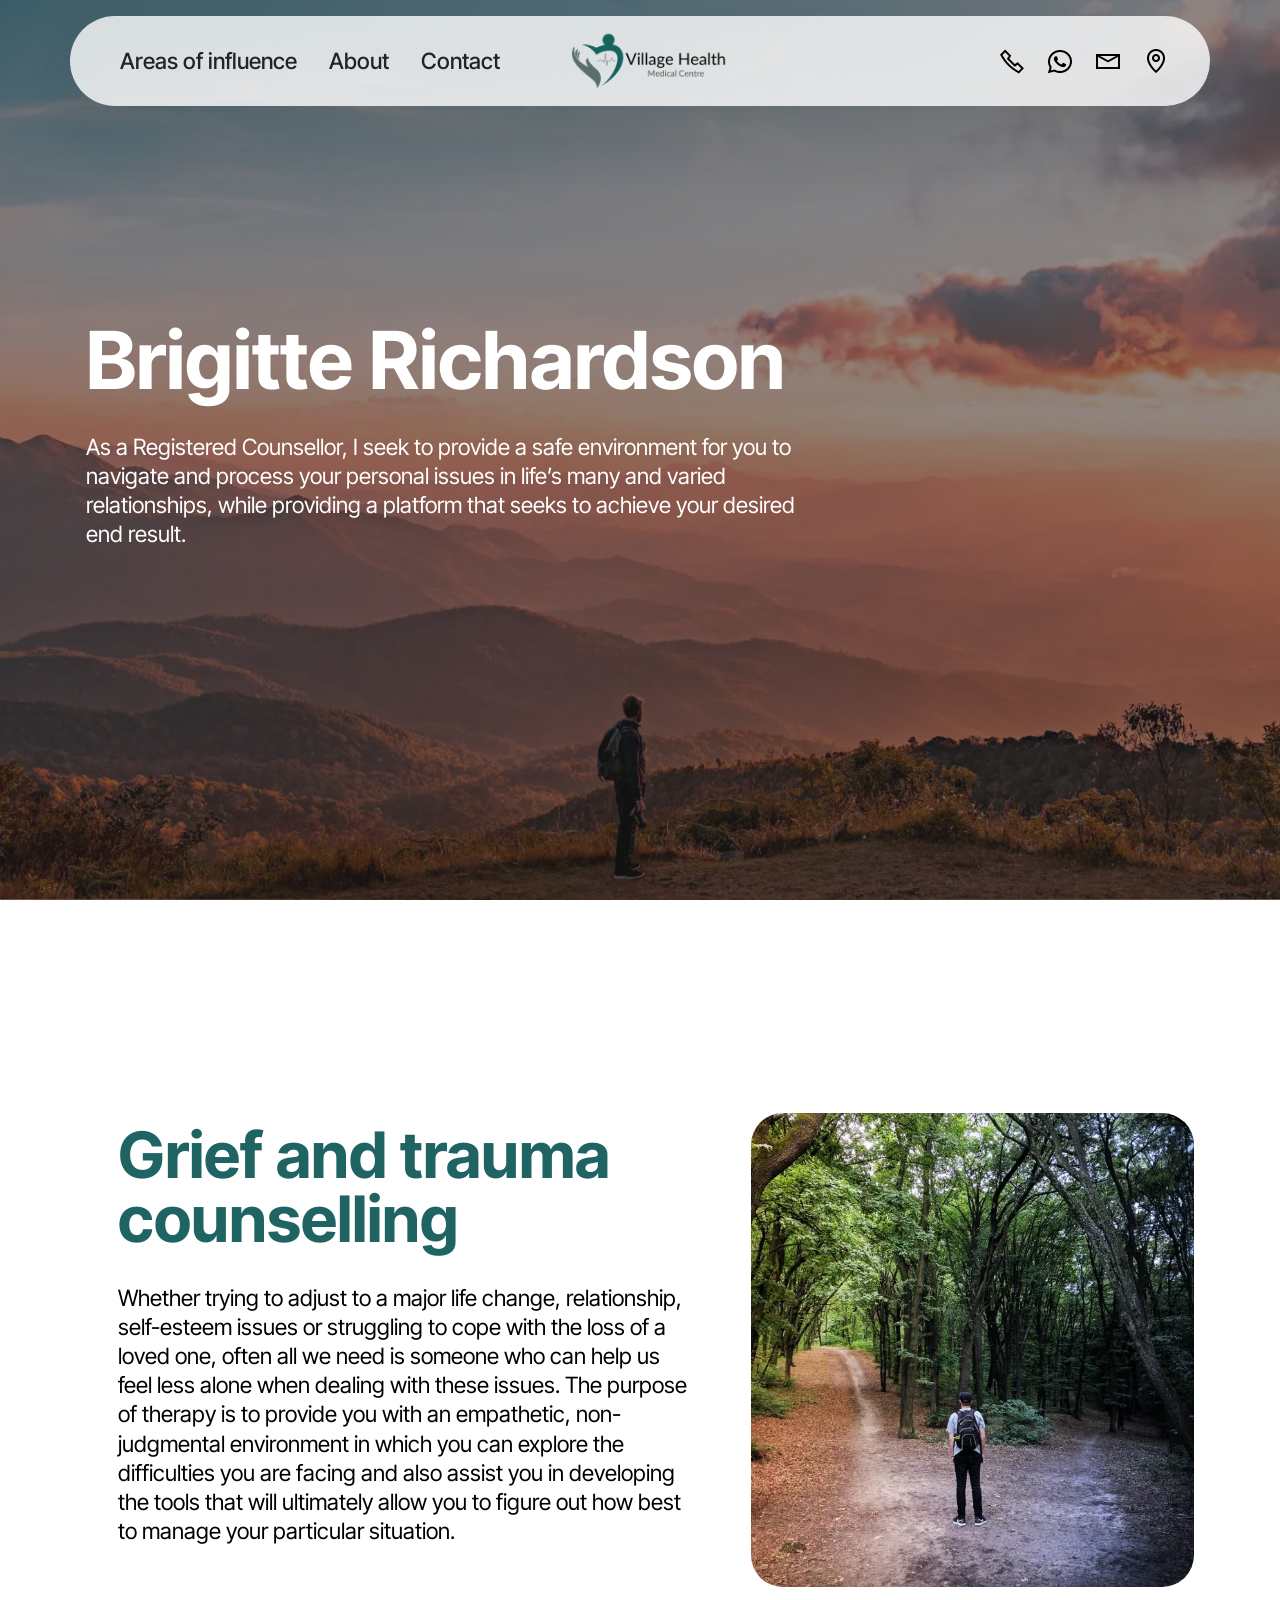
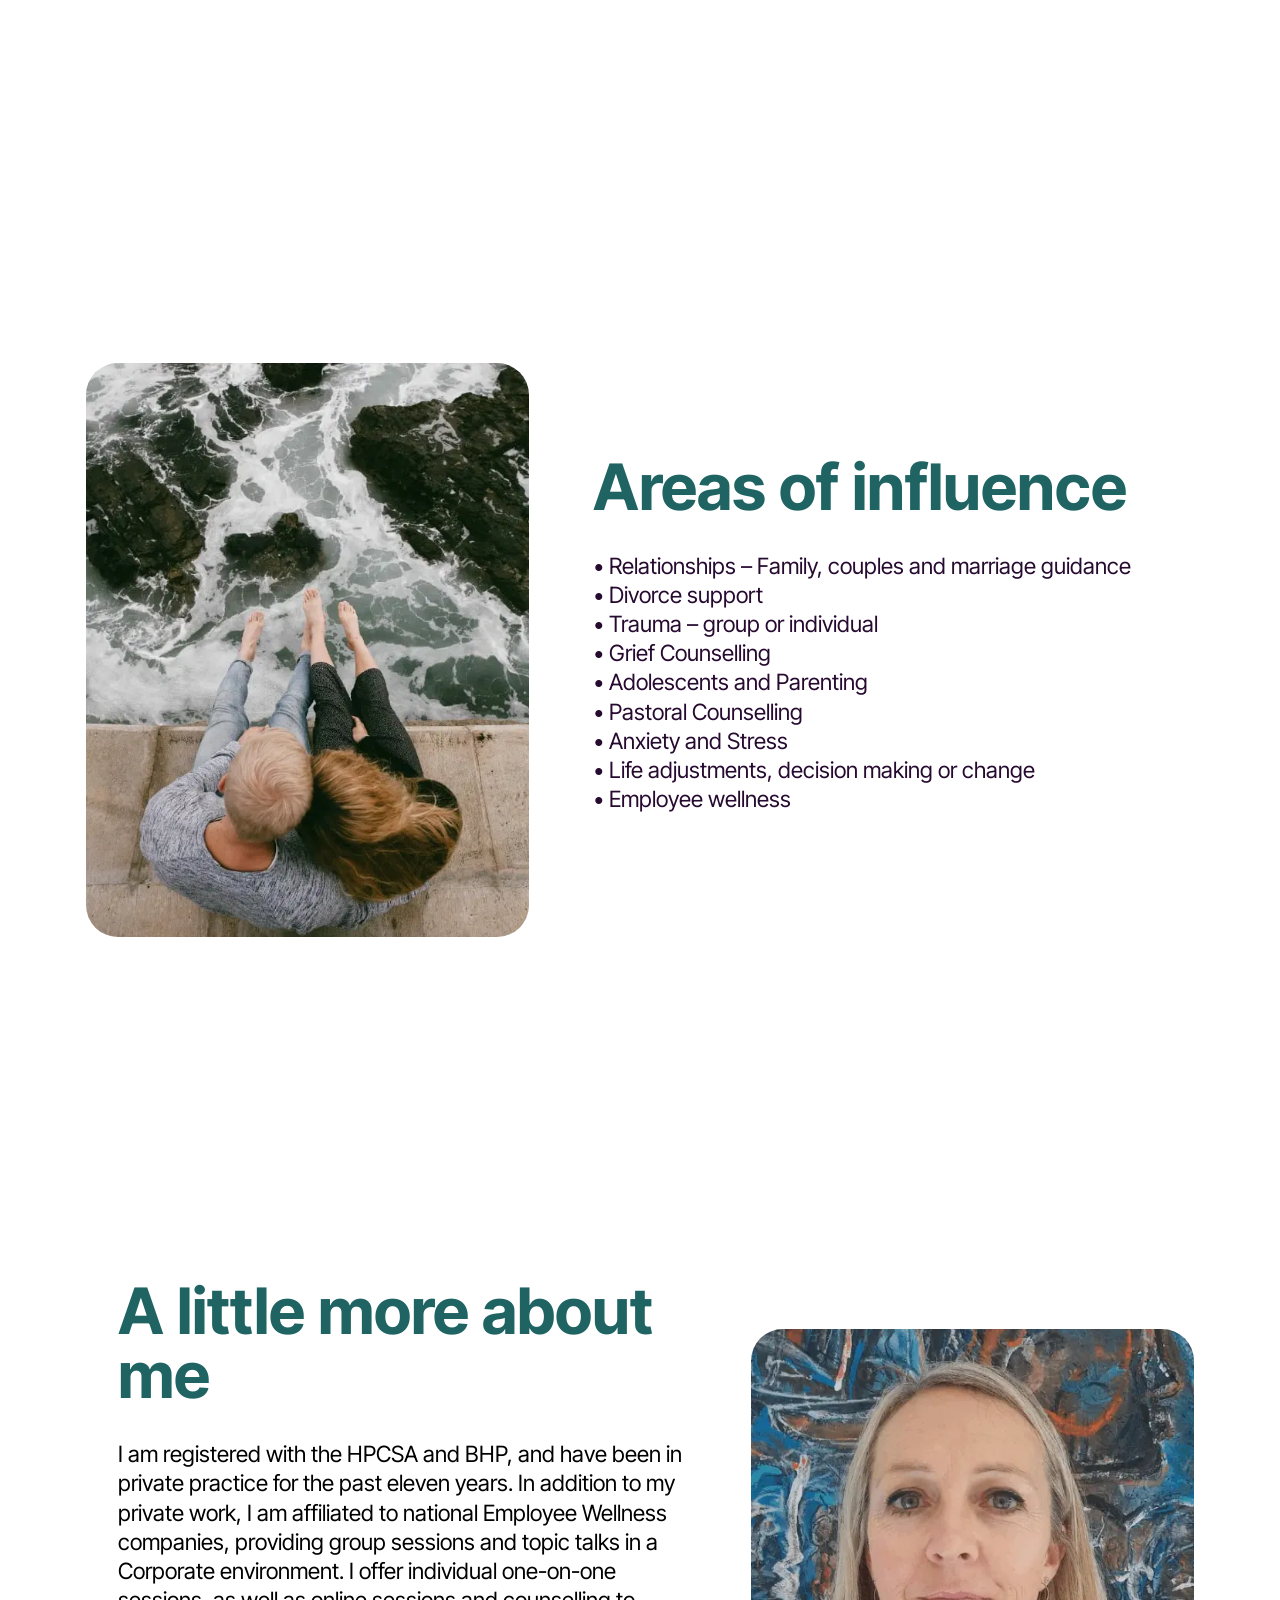
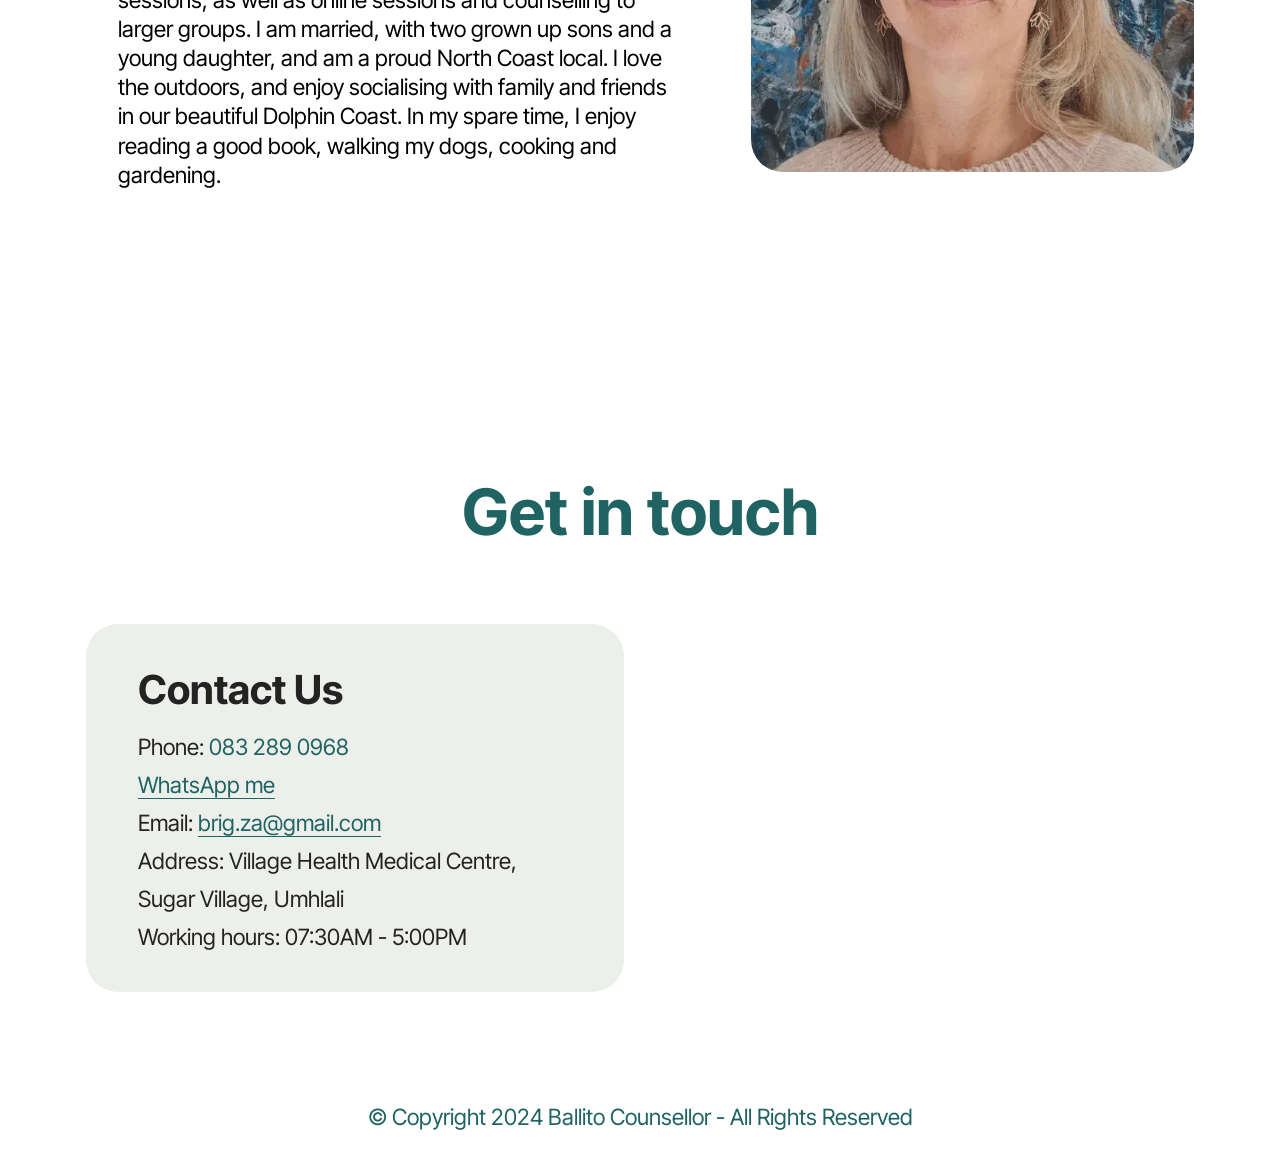
==== commit 34e2eb2b: "create github pages" ====
--- a/index.html
+++ b/index.html
@@ -6,314 +6,229 @@
   <meta http-equiv="X-UA-Compatible" content="IE=edge">
   
   <meta name="viewport" content="width=device-width, initial-scale=1, minimum-scale=1">
-  <link rel="shortcut icon" href="assets/images/logo.png" type="image/x-icon">
+  <link rel="shortcut icon" href="assets/images/village-health-long-format-logo-354x142.png" type="image/x-icon">
   <meta name="description" content="">
   
   
   <title>Home</title>
   <link rel="stylesheet" href="assets/web/assets/mobirise-icons2/mobirise2.css">
-  <link rel="stylesheet" href="assets/tether/tether.min.css">
   <link rel="stylesheet" href="assets/bootstrap/css/bootstrap.min.css">
   <link rel="stylesheet" href="assets/bootstrap/css/bootstrap-grid.min.css">
   <link rel="stylesheet" href="assets/bootstrap/css/bootstrap-reboot.min.css">
+  <link rel="stylesheet" href="assets/parallax/jarallax.css">
   <link rel="stylesheet" href="assets/dropdown/css/style.css">
   <link rel="stylesheet" href="assets/socicon/css/styles.css">
   <link rel="stylesheet" href="assets/theme/css/style.css">
-  <link rel="preload" href="https://fonts.googleapis.com/css?family=Open+Sans:300,300i,400,400i,600,600i,700,700i,800,800i&display=swap" as="style" onload="this.onload=null;this.rel='stylesheet'">
-  <noscript><link rel="stylesheet" href="https://fonts.googleapis.com/css?family=Open+Sans:300,300i,400,400i,600,600i,700,700i,800,800i&display=swap"></noscript>
+  <link rel="preload" href="https://fonts.googleapis.com/css?family=Inter+Tight:100,200,300,400,500,600,700,800,900,100i,200i,300i,400i,500i,600i,700i,800i,900i&display=swap" as="style" onload="this.onload=null;this.rel='stylesheet'">
+  <noscript><link rel="stylesheet" href="https://fonts.googleapis.com/css?family=Inter+Tight:100,200,300,400,500,600,700,800,900,100i,200i,300i,400i,500i,600i,700i,800i,900i&display=swap"></noscript>
   <link rel="preload" as="style" href="assets/mobirise/css/mbr-additional.css"><link rel="stylesheet" href="assets/mobirise/css/mbr-additional.css" type="text/css">
-  
+
   
   
   
 </head>
 <body>
   
-  <section class="menu menu1 cid-sxVoCHrxeL" once="menu" id="menu1-k">
-    
-
-    <nav class="navbar navbar-dropdown navbar-fixed-top navbar-expand-lg">
-        <div class="container">
-            <div class="navbar-brand">
-                
-                <span class="navbar-caption-wrap"><a class="navbar-caption text-black text-primary display-7" href="index.html">Ballito Counsellor - Brigitte Richardson</a></span>
-            </div>
-            <button class="navbar-toggler" type="button" data-toggle="collapse" data-target="#navbarSupportedContent" aria-controls="navbarNavAltMarkup" aria-expanded="false" aria-label="Toggle navigation">
-                <div class="hamburger">
-                    <span></span>
-                    <span></span>
-                    <span></span>
-                    <span></span>
+  <section data-bs-version="5.1" class="menu menu3 cid-tU8Cq7KygO" once="menu" id="menu03-1r">
+	
+
+	<nav class="navbar navbar-dropdown navbar-expand-lg">
+		<div class="container">
+			<div class="navbar-brand">
+				<span class="navbar-logo">
+					<a href="index.html">
+						<img src="assets/images/village-health-long-format-logo-354x142.webp" alt="Mobirise Website Builder" style="height: 4rem;">
+					</a>
+				</span>
+				
+			</div>
+			<button class="navbar-toggler" type="button" data-toggle="collapse" data-bs-toggle="collapse" data-target="#navbarSupportedContent" data-bs-target="#navbarSupportedContent" aria-controls="navbarNavAltMarkup" aria-expanded="false" aria-label="Toggle navigation">
+				<div class="hamburger">
+					<span></span>
+					<span></span>
+					<span></span>
+					<span></span>
+				</div>
+			</button>
+			<div class="collapse navbar-collapse" id="navbarSupportedContent">
+				<ul class="navbar-nav nav-dropdown nav-right" data-app-modern-menu="true"><li class="nav-item">
+						<a class="nav-link link text-black show text-primary display-4" href="index.html#article02-1t" aria-expanded="false">Areas of influence</a>
+					</li><li class="nav-item">
+						<a class="nav-link link text-black text-primary display-4" href="index.html#article04-1u">About</a>
+					</li>
+					
+					<li class="nav-item">
+						<a class="nav-link link text-black text-primary display-4" href="index.html#contacts02-1n">Contact</a>
+					</li></ul>
+				<div class="icons-menu">
+					<a class="iconfont-wrapper" href="index.html">
+						<span class="p-2 mbr-iconfont mobi-mbri-phone mobi-mbri"></span>
+					</a>
+					<a class="iconfont-wrapper" href="index.html">
+						<span class="p-2 mbr-iconfont socicon-whatsapp socicon"></span>
+					</a>
+					<a class="iconfont-wrapper" href="index.html">
+						<span class="p-2 mbr-iconfont mobi-mbri-letter mobi-mbri"></span>
+					</a>
+					<a class="iconfont-wrapper" href="index.html">
+						<span class="p-2 mbr-iconfont mobi-mbri-map-pin mobi-mbri"></span>
+					</a>
+				</div>
+				
+			</div>
+		</div>
+	</nav>
+</section>
+
+<section data-bs-version="5.1" class="header09 cid-tVh1lk9opI mbr-fullscreen mbr-parallax-background" id="header09-1y">
+	
+	<div class="mbr-overlay"></div>
+	<div class="container">
+		<div class="row">
+			<div class="content-wrap col-12 col-md-8">
+				<h1 class="mbr-section-title mbr-fonts-style mbr-white mb-4 display-1"><strong>Brigitte Richardson</strong></h1>
+				
+				<p class="mbr-fonts-style mbr-text mbr-white mb-4 display-7">
+					As a Registered Counsellor, I seek to provide a safe environment for you to navigate and process your personal issues in life’s many and varied relationships, while providing a platform that seeks to achieve your desired end result.
+				</p>
+				
+			</div>
+		</div>
+	</div>
+</section>
+
+<section data-bs-version="5.1" class="article4 cid-tVh2uocrPH mbr-fullscreen" id="article04-1z">
+	
+
+	
+	
+
+	<div class="container">
+		<div class="row justify-content-center">
+			<div class="col-12 col-md-12 col-lg-5 image-wrapper">
+				<img class="w-100" src="assets/images/whatsapp-image-2023-10-28-at-11.57.43-c3c9406b-688x736.webp" alt="Mobirise Website Builder">
+			</div>
+			<div class="col-12 col-md-12 col-lg">
+				<div class="text-wrapper align-left">
+					<h1 class="mbr-section-title mbr-fonts-style mb-4 display-2"><strong>Grief and trauma counselling</strong></h1>
+					<p class="mbr-text mbr-fonts-style mb-4 display-7">
+						Whether trying to adjust to a major life change, relationship, self-esteem issues or struggling to cope with the loss of a loved one, often all we need is someone who can help us feel less alone when dealing with these issues. The purpose of therapy is to provide you with an empathetic, non-judgmental environment in which you can explore the difficulties you are facing and also assist you in developing the tools that will ultimately allow you to figure out how best to manage your particular situation.
+					</p>
+					
+				</div>
+			</div>
+		</div>
+	</div>
+</section>
+
+<section data-bs-version="5.1" class="article2 cid-tVgTYZFFxz mbr-fullscreen" id="article02-1t">
+	
+
+	
+	
+
+	<div class="container">
+		<div class="row justify-content-center">
+			<div class="col-12 col-md-12 col-lg-5 image-wrapper">
+				<img class="w-100" src="assets/images/-fhdy038hsykvg347i7cmq0jb14ujfktxcmof1qi2ec-plaintext-638342871411822700-574x745.webp" alt="Mobirise Website Builder">
+			</div>
+			<div class="col-12 col-md-12 col-lg">
+				<div class="text-wrapper align-left">
+					<h1 class="mbr-section-title mbr-fonts-style mb-4 display-2">
+						<strong>Areas of influence</strong></h1>
+					<p class="mbr-text align-left mbr-fonts-style mb-4 display-7">• Relationships – Family, couples and marriage guidance<br>• Divorce support
+<br>• Trauma – group or individual
+<br>• Grief Counselling
+<br>• Adolescents and Parenting
+<br>• Pastoral Counselling
+<br>• Anxiety and Stress
+<br>• Life adjustments, decision making or change
+<br>• Employee wellness</p>
+					
+				</div>
+			</div>
+		</div>
+	</div>
+</section>
+
+<section data-bs-version="5.1" class="article4 cid-tVgTZaHQb3 mbr-fullscreen" id="article04-1u">
+	
+
+	
+	
+
+	<div class="container">
+		<div class="row justify-content-center">
+			<div class="col-12 col-md-12 col-lg-5 image-wrapper">
+				<img class="w-100" src="assets/images/1-500x500.webp" alt="Mobirise Website Builder">
+			</div>
+			<div class="col-12 col-md-12 col-lg">
+				<div class="text-wrapper align-left">
+					<h1 class="mbr-section-title mbr-fonts-style mb-4 display-2">
+						<strong>A little more about me</strong></h1>
+					<p class="mbr-text mbr-fonts-style mb-4 display-7">I am registered with the HPCSA and BHP, and have been in private practice for the past eleven years. In addition to my private work, I am affiliated to national Employee Wellness companies, providing group sessions and topic talks in a Corporate environment. I offer individual one-on-one sessions, as well as online sessions and counselling to larger groups. I am married, with two grown up sons and a young daughter, and am a proud North Coast local. I love the outdoors, and enjoy socialising with family and friends in our beautiful Dolphin Coast. In my spare time, I enjoy reading a good book, walking my dogs, cooking and gardening.<br></p>
+					
+				</div>
+			</div>
+		</div>
+	</div>
+</section>
+
+<section data-bs-version="5.1" class="contacts2 map1 cid-tU8AkPVhSK" id="contacts02-1n">
+
+    
+
+    
+    <div class="container">
+        <div class="row justify-content-center">
+            <div class="col-12 content-head">
+                <div class="mbr-section-head mb-5">
+                    <h3 class="mbr-section-title mbr-fonts-style align-center mb-0 display-2"><strong>Get in touch</strong></h3>
+                    
                 </div>
-            </button>
-            <div class="collapse navbar-collapse" id="navbarSupportedContent">
-                <ul class="navbar-nav nav-dropdown nav-right" data-app-modern-menu="true"><li class="nav-item"><a class="nav-link link text-black text-primary display-4" href="index.html#header1-1b">Home</a></li>
-                    <li class="nav-item"><a class="nav-link link text-black text-primary display-4" href="index.html#About">About</a></li>
-                    <li class="nav-item"><a class="nav-link link text-black text-primary display-4" href="index.html#footer6-p">Contact</a>
-                    </li></ul>
-                
-                
             </div>
         </div>
-    </nav>
-</section>
-
-<section class="header1 cid-sxVwXvs3w0 mbr-fullscreen mbr-parallax-background" id="header1-1b">
-
-    
-
-    <div class="mbr-overlay" style="opacity: 0.5; background-color: rgb(250, 250, 250);"></div>
-
-    <div class="container">
-        <div class="row">
-            <div class="col-12 col-lg-10">
-                <h1 class="mbr-section-title mbr-fonts-style mb-3 display-1">Brigitte Richardson Counselling</h1>
-                
-                <p class="mbr-text mbr-fonts-style display-7">
-                    Brigitte Richardson Counsellor in Ballito As a Registered Counsellor based in Ballito, I seek to provide a safe environment for you to explore your personal issues in life’s many and varied relationships, while providing a platform that seeks to achieve a desired end result.</p>
-                <div class="mbr-section-btn mt-3"><a class="btn btn-primary display-7" href="https://mobiri.se">Book a session</a></div>
+        <div class="row justify-content-center mt-4">
+            <div class="card col-12 col-md-6">
+                <div class="card-wrapper">
+                    <div class="text-wrapper">
+                        <h5 class="cardTitle mbr-fonts-style mb-2 display-5">
+                        <strong>Contact Us</strong>
+                    </h5>
+                    <ul class="list mbr-fonts-style display-7">
+                        <li class="mbr-text item-wrap">Phone: <a href="tel:+27832890968" class="text-primary">083 289 0968</a></li>
+                        <li class="mbr-text item-wrap"><a href="https://wa.me/27832890968" class="text-primary">WhatsApp me</a></li>
+                        <li class="mbr-text item-wrap">Email: <a href="mailto:brig.za@gmail.com" class="text-primary">brig.za@gmail.com</a></li>
+                        <li class="mbr-text item-wrap">Address: Village Health Medical Centre, Sugar Village, Umhlali</li>
+                        <li class="mbr-text item-wrap">Working hours: 07:30AM - 5:00PM</li>
+                    </ul>
+                    </div>
+                </div>
+            </div>
+            <div class="map-wrapper col-12 col-md-6">
+                <div class="google-map"><iframe frameborder="0" style="border:0" src="https://www.google.com/maps/embed/v1/place?key=AIzaSyAtXm0x23nRCgazjDV2Kl3GTHRP411ougQ&amp;q=Shop 1, Sugar Village Centre, 1 Old Main Rd, Umhlali, Dolphin Coast, 4391" allowfullscreen=""></iframe></div>
             </div>
         </div>
     </div>
 </section>
 
-<section class="header1 cid-sxVvAttlFn" id="header1-17">
+<section data-bs-version="5.1" class="footer4 cid-tU8AnM9AIy" once="footers" id="footer04-1o">
 
     
 
     
 
     <div class="container">
-        <div class="row">
-            <div class="col-12 col-lg-10">
-                <h1 class="mbr-section-title mbr-fonts-style mb-3 display-5">Often people feel alone and overwhelmed when dealing with the multiple stressors that arise in everyday life and one cannot foresee the obstacles we are faced with.</h1>
-                
-                <p class="mbr-text mbr-fonts-style display-7">Whether trying to adjust to a major life change, relationship or self-esteem issues or struggling to cope with the loss of a loved one, often all we need is someone who can help us feel less alone when dealing with these issues. The purpose of therapy is to provide you with an empathetic, non-judgmental environment in which you can explore the difficulties you are facing and also assist you in developing the tools that will ultimately allow you to better manage the situation.
-<br>My role as a Registered Counsellor is to facilitate such an environment and to support you while together, you figure out how best to deal with your particular situation.</p>
-                
+        <div class="media-container-row align-center mbr-white">
+            <div class="col-12">
+                <p class="mbr-text mb-0 mbr-fonts-style display-7">
+                    © Copyright 2024 Ballito Counsellor - All Rights Reserved
+                </p>
             </div>
         </div>
     </div>
-</section>
-
-<section class="header1 cid-sxVvVj8FqT" id="header1-18">
-
-    
-
-    
-
-    <div class="container">
-        <div class="row">
-            <div class="col-12 col-lg-10">
-                <h1 class="mbr-section-title mbr-fonts-style mb-3 display-5">Areas of influence include:</h1>
-                
-                <p class="mbr-text mbr-fonts-style display-7">Pastoral Counselling
-<br>Grief Counselling
-<br>Couple’s Guidance and Counselling
-<br>Adolescents and Parenting
-<br>Trauma
-<br>Anxiety and Stress
-<br>Depression
-<br>Post-Natal Depression
-<br>Life adjustments, decision making or change</p>
-                
-            </div>
-        </div>
-    </div>
-</section>
-
-<section class="header1 cid-syvlgTffbm mbr-fullscreen mbr-parallax-background" id="About">
-
-    
-
-    <div class="mbr-overlay" style="opacity: 0.5; background-color: rgb(250, 250, 250);"></div>
-
-    <div class="container">
-        <div class="row">
-            <div class="col-12 col-lg-10">
-                <h1 class="mbr-section-title mbr-fonts-style mb-3 display-1">A little more about me</h1>
-                
-                <p class="mbr-text mbr-fonts-style display-7">I am registered with the Health Professions Council of South Africa and manage a private practice in Ballito. In addition to my private work, I offer voluntary services to Umhlali SAPS Trauma Unit, as well as to Grace Family Church. My work is varied and diverse, from private individual sessions, to large group sessions in a Corporate environment.
-<br>
-<br>I also offer guidance to numerous schools on topics that are relevant to the situations that our children are exposed to today. I lecture part-time and am part of the local Ballito Private Practitioners Forum which assists me in remaining current in my outlook and accountable in my conduct.</p>
-                <div class="mbr-section-btn mt-3"><a class="btn btn-primary display-7" href="https://mobiri.se">Book a session</a></div>
-            </div>
-        </div>
-    </div>
-</section>
-
-<section class="header1 cid-syvlhjZHHY" id="header1-1e">
-
-    
-
-    
-
-    <div class="container">
-        <div class="row">
-            <div class="col-12 col-lg-10">
-                <h1 class="mbr-section-title mbr-fonts-style mb-3 display-5">What is important to me</h1>
-                
-                <p class="mbr-text mbr-fonts-style display-7">To ensure that clients find me approachable and feel able to discuss their issues openly and freely
-<br>To build rapport and trust with all medical professionals I interact with
-<br>To treat all people with dignity and respect
-<br>To work in collaboration with my client to achieve their goals
-<br>To focusing ultimately on health and happiness</p>
-                
-            </div>
-        </div>
-    </div>
-</section>
-
-<section class="header1 cid-syvlhFlWua" id="header1-1f">
-
-    
-
-    
-
-    <div class="container">
-        <div class="row">
-            <div class="col-12 col-lg-10">
-                <h1 class="mbr-section-title mbr-fonts-style mb-3 display-5">Areas of special interest</h1>
-                
-                <p class="mbr-text mbr-fonts-style display-7">Pastoral counselling
-<br>Relationships and couples’ counselling
-<br>Children and adolescents / parental problems
-<br>Decision making
-<br>Life adjustments and changes
-<br>Trauma de-briefing
-<br>Anxiety and Stress
-<br>Depression (especially Post-Natal Depression)</p>
-                
-            </div>
-        </div>
-    </div>
-</section>
-
-<section class="clients2 cid-sxVpfi3yEQ" id="clients2-o">
-
-    
-
-    
-    <div class="container">
-        <div class="row justify-content-center">
-            <div class="card col-12 col-md-6 col-lg-4">
-                <div class="card-wrapper">
-                    <div class="img-wrapper">
-                        <img src="assets/images/1.png" alt="">
-                    </div>
-                    <div class="card-box align-center">
-                        <h6 class="card-subtitle mbr-fonts-style mb-0 display-4">
-                         Our Clients
-                        </h6>
-                        <h5 class="card-title mbr-fonts-style mb-3 display-5">
-                            <strong>Our partner</strong>
-                        </h5>
-                        <p class="mbr-text mbr-fonts-style mb-4 display-4">
-                            No special actions required, all sites you make with Mobirise are mobile-friendly.</p>
-                        <div class="mbr-section-btn mt-3">
-                            <a class="btn btn-primary-outline display-4" href="https://mobiri.se">Learn More</a>
-                        </div>
-                    </div>
-                </div>
-            </div>
-            <div class="card col-12 col-md-6 col-lg-4">
-                <div class="card-wrapper">
-                    <div class="img-wrapper">
-                        <img src="assets/images/1.png" alt="">
-                    </div>
-                    <div class="card-box align-center">
-                        <h6 class="card-subtitle mbr-fonts-style mb-0 display-4">
-                            Our Clients
-                        </h6>
-                        <h5 class="card-title mbr-fonts-style mb-3 display-5">
-                            <strong>Our partner</strong>
-                        </h5>
-                        <p class="mbr-text mbr-fonts-style mb-4 display-4">
-                            Use Mobirise website building software to create multiple sites for your clients.</p>
-                        <div class="mbr-section-btn mt-3">
-                            <a class="btn btn-primary-outline display-4" href="https://mobiri.se">Learn More</a>
-                        </div>
-                    </div>
-                </div>
-            </div>
-            <div class="card col-12 col-md-6 col-lg-4">
-                <div class="card-wrapper">
-                    <div class="img-wrapper">
-                        <img src="assets/images/1.png" alt="">
-                    </div>
-                    <div class="card-box align-center">
-                        <h6 class="card-subtitle mbr-fonts-style mb-0 display-4">
-                            Our Clients
-                        </h6>
-                        <h5 class="card-title mbr-fonts-style mb-3 display-5">
-                            <strong>Our partner</strong>
-                        </h5>
-                        <p class="mbr-text mbr-fonts-style mb-4 display-4">
-                            Create multiple pages. Don't forget to set links to your pages after creating them.</p>
-                        <div class="mbr-section-btn mt-3">
-                            <a class="btn btn-primary-outline display-4" href="https://mobiri.se">Learn More</a>
-                        </div>
-                    </div>
-                </div>
-            </div>
-            
-        </div>
-    </div>
-</section>
-
-<section class="footer6 cid-sxVplaiHBZ" once="footers" id="footer6-p">
-
-    
-
-    
-
-    <div class="container">
-        <div class="row content mbr-white">
-            <div class="col-12 col-md-3 mbr-fonts-style display-7">
-                <h5 class="mbr-section-subtitle mbr-fonts-style mb-2 display-7">
-                    <strong>Address</strong>
-                </h5>
-                <p class="mbr-text mbr-fonts-style display-7">20 Jacqueline Drive, Ballito, 4399, South Africa</p> <br>
-                <h5 class="mbr-section-subtitle mbr-fonts-style mb-2 mt-4 display-7">
-                    <strong>Contacts</strong>
-                </h5>
-                <p class="mbr-text mbr-fonts-style mb-4 display-7">
-                    Email: brig.za@gmail.com<br>
-                    Phone: 083 289 0968<br></p>
-            </div>
-            <div class="col-12 col-md-3 mbr-fonts-style display-7">
-                <h5 class="mbr-section-subtitle mbr-fonts-style mb-2 display-7">
-                    <strong>Links</strong>
-                </h5>
-                <ul class="list mbr-fonts-style mb-4 display-4">
-                    <li class="mbr-text item-wrap"><a href="index.html" class="text-primary">LinkedIn</a></li>
-                </ul>
-                <h5 class="mbr-section-subtitle mbr-fonts-style mb-2 mt-5 display-7">
-                    <strong>Sessions</strong></h5>
-                <p class="mbr-text mbr-fonts-style mb-4 display-7">Sessions are 60 minutes and charged at the tariff rate (Medical Aid Rate). Including couples counselling.</p>
-            </div>
-            <div class="col-12 col-md-6">
-                <div class="google-map"><iframe frameborder="0" style="border:0" src="https://www.google.com/maps/embed/v1/place?key=AIzaSyCNveGQ9bfpKFwWzQLLftrR9hNiHwdqQG8&amp;q=20 Jacqueline Drive, Ballito" allowfullscreen=""></iframe></div>
-            </div>
-            <div class="col-md-6">
-                
-            </div>
-        </div>
-        <div class="footer-lower">
-            <div class="media-container-row">
-                <div class="col-sm-12">
-                    <hr>
-                </div>
-            </div>
-            <div class="col-sm-12 copyright pl-0">
-                <p class="mbr-text mbr-fonts-style mbr-white display-7">
-                    © 2021 Ballito Counsellor</p>
-            </div>
-        </div>
-    </div>
-</section><section id="top-1" hidden><a href="https://mobirise.site"></a></section><script src="assets/web/assets/jquery/jquery.min.js"></script>  <script src="assets/popper/popper.min.js"></script>  <script src="assets/tether/tether.min.js"></script>  <script src="assets/bootstrap/js/bootstrap.min.js"></script>  <script src="assets/smoothscroll/smooth-scroll.js"></script>  <script src="assets/dropdown/js/nav-dropdown.js"></script>  <script src="assets/dropdown/js/navbar-dropdown.js"></script>  <script src="assets/touchswipe/jquery.touch-swipe.min.js"></script>  <script src="assets/parallax/jarallax.min.js"></script>  <script src="assets/theme/js/script.js"></script>  
-  
-  
- <div id="scrollToTop" class="scrollToTop mbr-arrow-up"><a style="text-align: center;"><i class="mbr-arrow-up-icon mbr-arrow-up-icon-cm cm-icon cm-icon-smallarrow-up"></i></a></div>
-  </body>
+</section><section><a href="https://mobiri.se"></a><a href="https://mobiri.se"></a></section><script src="assets/bootstrap/js/bootstrap.bundle.min.js"></script>  <script src="assets/parallax/jarallax.js"></script>  <script src="assets/smoothscroll/smooth-scroll.js"></script>  <script src="assets/ytplayer/index.js"></script>  <script src="assets/dropdown/js/navbar-dropdown.js"></script>  <script src="assets/theme/js/script.js"></script>  
+  
+  
+</body>
 </html>
--- a/assets/parallax/jarallax.css
+++ b/assets/parallax/jarallax.css
@@ -0,0 +1,15 @@
+.jarallax {
+    position: relative;
+    z-index: 0;
+}
+.jarallax > .jarallax-img {
+    position: absolute;
+    object-fit: cover;
+    /* support for plugin https://github.com/bfred-it/object-fit-images */
+    font-family: 'object-fit: cover;';
+    top: 0;
+    left: 0;
+    width: 100%;
+    height: 100%;
+    z-index: -1;
+}
--- a/assets/dropdown/css/style.css
+++ b/assets/dropdown/css/style.css
@@ -0,0 +1,265 @@
+.navbar-dropdown {
+  left: 0;
+  padding: 0;
+  position: absolute;
+  right: 0;
+  top: 0;
+  transition: all 0.45s ease;
+  z-index: 1030;
+  background: #282828; }
+  .navbar-dropdown .navbar-logo {
+    margin-right: 0.8rem;
+    transition: margin 0.3s ease-in-out;
+    vertical-align: middle; }
+    .navbar-dropdown .navbar-logo img {
+      height: 3.125rem;
+      transition: all 0.3s ease-in-out; }
+    .navbar-dropdown .navbar-logo.mbr-iconfont {
+      font-size: 3.125rem;
+      line-height: 3.125rem; }
+  .navbar-dropdown .navbar-caption {
+    font-weight: 700;
+    white-space: normal;
+    vertical-align: -4px;
+    line-height: 3.125rem !important; }
+    .navbar-dropdown .navbar-caption, .navbar-dropdown .navbar-caption:hover {
+      color: inherit;
+      text-decoration: none; }
+  .navbar-dropdown .mbr-iconfont + .navbar-caption {
+    vertical-align: -1px; }
+  .navbar-dropdown.navbar-fixed-top {
+    position: fixed; }
+  .navbar-dropdown .navbar-brand span {
+    vertical-align: -4px; }
+  .navbar-dropdown.bg-color.transparent {
+    background: none; }
+  .navbar-dropdown.navbar-short .navbar-brand {
+    padding: 0.625rem 0; }
+    .navbar-dropdown.navbar-short .navbar-brand span {
+      vertical-align: -1px; }
+  .navbar-dropdown.navbar-short .navbar-caption {
+    line-height: 2.375rem !important;
+    vertical-align: -2px; }
+  .navbar-dropdown.navbar-short .navbar-logo {
+    margin-right: 0.5rem; }
+    .navbar-dropdown.navbar-short .navbar-logo img {
+      height: 2.375rem; }
+    .navbar-dropdown.navbar-short .navbar-logo.mbr-iconfont {
+      font-size: 2.375rem;
+      line-height: 2.375rem; }
+  .navbar-dropdown.navbar-short .mbr-table-cell {
+    height: 3.625rem; }
+  .navbar-dropdown .navbar-close {
+    left: 0.6875rem;
+    position: fixed;
+    top: 0.75rem;
+    z-index: 1000; }
+  .navbar-dropdown .hamburger-icon {
+    content: "";
+    display: inline-block;
+    vertical-align: middle;
+    width: 16px;
+    -webkit-box-shadow: 0 -6px 0 1px #282828,0 0 0 1px #282828,0 6px 0 1px #282828;
+    -moz-box-shadow: 0 -6px 0 1px #282828,0 0 0 1px #282828,0 6px 0 1px #282828;
+    box-shadow: 0 -6px 0 1px #282828,0 0 0 1px #282828,0 6px 0 1px #282828; }
+
+.dropdown-menu .dropdown-toggle[data-toggle="dropdown-submenu"]::after {
+  border-bottom: 0.35em solid transparent;
+  border-left: 0.35em solid;
+  border-right: 0;
+  border-top: 0.35em solid transparent;
+  margin-left: 0.3rem; }
+
+.dropdown-menu .dropdown-item:focus {
+  outline: 0; }
+
+.nav-dropdown {
+  font-size: 0.75rem;
+  font-weight: 500;
+  height: auto !important; }
+  .nav-dropdown .nav-btn {
+    padding-left: 1rem; }
+  .nav-dropdown .link {
+    margin: .667em 1.667em;
+    font-weight: 500;
+    padding: 0;
+    transition: color .2s ease-in-out; }
+    .nav-dropdown .link.dropdown-toggle {
+      margin-right: 2.583em; }
+      .nav-dropdown .link.dropdown-toggle::after {
+        margin-left: .25rem;
+        border-top: 0.35em solid;
+        border-right: 0.35em solid transparent;
+        border-left: 0.35em solid transparent;
+        border-bottom: 0; }
+      .nav-dropdown .link.dropdown-toggle[aria-expanded="true"] {
+        margin: 0;
+        padding: 0.667em 3.263em  0.667em 1.667em; }
+  .nav-dropdown .link::after,
+  .nav-dropdown .dropdown-item::after {
+    color: inherit; }
+  .nav-dropdown .btn {
+    font-size: 0.75rem;
+    font-weight: 700;
+    letter-spacing: 0;
+    margin-bottom: 0;
+    padding-left: 1.25rem;
+    padding-right: 1.25rem; }
+  .nav-dropdown .dropdown-menu {
+    border-radius: 0;
+    border: 0;
+    left: 0;
+    margin: 0;
+    padding-bottom: 1.25rem;
+    padding-top: 1.25rem;
+    position: relative; }
+  .nav-dropdown .dropdown-submenu {
+    margin-left: 0.125rem;
+    top: 0; }
+  .nav-dropdown .dropdown-item {
+    font-weight: 500;
+    line-height: 2;
+    padding: 0.3846em 4.615em 0.3846em 1.5385em;
+    position: relative;
+    transition: color .2s ease-in-out, background-color .2s ease-in-out; }
+    .nav-dropdown .dropdown-item::after {
+      margin-top: -0.3077em;
+      position: absolute;
+      right: 1.1538em;
+      top: 50%; }
+    .nav-dropdown .dropdown-item:focus, .nav-dropdown .dropdown-item:hover {
+      background: none; }
+
+@media (max-width: 767px) {
+  .nav-dropdown.navbar-toggleable-sm {
+    bottom: 0;
+    display: none;
+    left: 0;
+    overflow-x: hidden;
+    position: fixed;
+    top: 0;
+    transform: translateX(-100%);
+    -ms-transform: translateX(-100%);
+    -webkit-transform: translateX(-100%);
+    width: 18.75rem;
+    z-index: 999; } }
+.nav-dropdown.navbar-toggleable-xl {
+  bottom: 0;
+  display: none;
+  left: 0;
+  overflow-x: hidden;
+  position: fixed;
+  top: 0;
+  transform: translateX(-100%);
+  -ms-transform: translateX(-100%);
+  -webkit-transform: translateX(-100%);
+  width: 18.75rem;
+  z-index: 999; }
+
+.nav-dropdown-sm {
+  display: block !important;
+  overflow-x: hidden;
+  overflow: auto;
+  padding-top: 3.875rem; }
+  .nav-dropdown-sm::after {
+    content: "";
+    display: block;
+    height: 3rem;
+    width: 100%; }
+  .nav-dropdown-sm.collapse.in ~ .navbar-close {
+    display: block !important; }
+  .nav-dropdown-sm.collapsing, .nav-dropdown-sm.collapse.in {
+    transform: translateX(0);
+    -ms-transform: translateX(0);
+    -webkit-transform: translateX(0);
+    transition: all 0.25s ease-out;
+    -webkit-transition: all 0.25s ease-out;
+    background: #282828; }
+  .nav-dropdown-sm.collapsing[aria-expanded="false"] {
+    transform: translateX(-100%);
+    -ms-transform: translateX(-100%);
+    -webkit-transform: translateX(-100%); }
+  .nav-dropdown-sm .nav-item {
+    display: block;
+    margin-left: 0 !important;
+    padding-left: 0; }
+  .nav-dropdown-sm .link,
+  .nav-dropdown-sm .dropdown-item {
+    border-top: 1px dotted rgba(255, 255, 255, 0.1);
+    font-size: 0.8125rem;
+    line-height: 1.6;
+    margin: 0 !important;
+    padding: 0.875rem 2.4rem 0.875rem 1.5625rem !important;
+    position: relative;
+    white-space: normal; }
+    .nav-dropdown-sm .link:focus, .nav-dropdown-sm .link:hover,
+    .nav-dropdown-sm .dropdown-item:focus,
+    .nav-dropdown-sm .dropdown-item:hover {
+      background: rgba(0, 0, 0, 0.2) !important;
+      color: #c0a375; }
+  .nav-dropdown-sm .nav-btn {
+    position: relative;
+    padding: 1.5625rem 1.5625rem 0 1.5625rem; }
+    .nav-dropdown-sm .nav-btn::before {
+      border-top: 1px dotted rgba(255, 255, 255, 0.1);
+      content: "";
+      left: 0;
+      position: absolute;
+      top: 0;
+      width: 100%; }
+    .nav-dropdown-sm .nav-btn + .nav-btn {
+      padding-top: 0.625rem; }
+      .nav-dropdown-sm .nav-btn + .nav-btn::before {
+        display: none; }
+  .nav-dropdown-sm .btn {
+    padding: 0.625rem 0; }
+  .nav-dropdown-sm .dropdown-toggle[data-toggle="dropdown-submenu"]::after {
+    margin-left: .25rem;
+    border-top: 0.35em solid;
+    border-right: 0.35em solid transparent;
+    border-left: 0.35em solid transparent;
+    border-bottom: 0; }
+  .nav-dropdown-sm .dropdown-toggle[data-toggle="dropdown-submenu"][aria-expanded="true"]::after {
+    border-top: 0;
+    border-right: 0.35em solid transparent;
+    border-left: 0.35em solid transparent;
+    border-bottom: 0.35em solid; }
+  .nav-dropdown-sm .dropdown-menu {
+    margin: 0;
+    padding: 0;
+    position: relative;
+    top: 0;
+    left: 0;
+    width: 100%;
+    border: 0;
+    float: none;
+    border-radius: 0;
+    background: none; }
+  .nav-dropdown-sm .dropdown-submenu {
+    left: 100%;
+    margin-left: 0.125rem;
+    margin-top: -1.25rem;
+    top: 0; }
+
+.navbar-toggleable-sm .nav-dropdown .dropdown-menu {
+  position: absolute; }
+
+.navbar-toggleable-sm .nav-dropdown .dropdown-submenu {
+  left: 100%;
+  margin-left: 0.125rem;
+  margin-top: -1.25rem;
+  top: 0; }
+
+.navbar-toggleable-sm.opened .nav-dropdown .dropdown-menu {
+  position: relative; }
+
+.navbar-toggleable-sm.opened .nav-dropdown .dropdown-submenu {
+  left: 0;
+  margin-left: 00rem;
+  margin-top: 0rem;
+  top: 0; }
+
+.is-builder .nav-dropdown.collapsing {
+  transition: none !important; }
+
+
--- a/assets/socicon/css/styles.css
+++ b/assets/socicon/css/styles.css
@@ -0,0 +1,934 @@
+@charset "UTF-8";
+
+@font-face {
+  font-family: 'Socicon';
+  src:  url('../fonts/socicon.eot');
+  src:  url('../fonts/socicon.eot?#iefix') format('embedded-opentype'),
+    url('../fonts/socicon.woff2') format('woff2'),
+    url('../fonts/socicon.ttf') format('truetype'),
+    url('../fonts/socicon.woff') format('woff'),
+    url('../fonts/socicon.svg#socicon') format('svg');
+  font-weight: normal;
+  font-style: normal;
+  font-display: swap;
+}
+
+[data-icon]:before {
+  font-family: "socicon" !important;
+  content: attr(data-icon);
+  font-style: normal !important;
+  font-weight: normal !important;
+  font-variant: normal !important;
+  text-transform: none !important;
+  speak: none;
+  line-height: 1;
+  -webkit-font-smoothing: antialiased;
+  -moz-osx-font-smoothing: grayscale;
+}
+
+[class^="socicon-"], [class*=" socicon-"] {
+  /* use !important to prevent issues with browser extensions that change fonts */
+  font-family: 'Socicon' !important;
+  speak: none;
+  font-style: normal;
+  font-weight: normal;
+  font-variant: normal;
+  text-transform: none;
+  line-height: 1;
+
+  /* Better Font Rendering =========== */
+  -webkit-font-smoothing: antialiased;
+  -moz-osx-font-smoothing: grayscale;
+}
+
+.socicon-eitaa:before {
+  content: "\e97c";
+}
+.socicon-soroush:before {
+  content: "\e97d";
+}
+.socicon-bale:before {
+  content: "\e97e";
+}
+.socicon-zazzle:before {
+  content: "\e97b";
+}
+.socicon-society6:before {
+  content: "\e97a";
+}
+.socicon-redbubble:before {
+  content: "\e979";
+}
+.socicon-avvo:before {
+  content: "\e978";
+}
+.socicon-stitcher:before {
+  content: "\e977";
+}
+.socicon-googlehangouts:before {
+  content: "\e974";
+}
+.socicon-dlive:before {
+  content: "\e975";
+}
+.socicon-vsco:before {
+  content: "\e976";
+}
+.socicon-flipboard:before {
+  content: "\e973";
+}
+.socicon-ubuntu:before {
+  content: "\e958";
+}
+.socicon-artstation:before {
+  content: "\e959";
+}
+.socicon-invision:before {
+  content: "\e95a";
+}
+.socicon-torial:before {
+  content: "\e95b";
+}
+.socicon-collectorz:before {
+  content: "\e95c";
+}
+.socicon-seenthis:before {
+  content: "\e95d";
+}
+.socicon-googleplaymusic:before {
+  content: "\e95e";
+}
+.socicon-debian:before {
+  content: "\e95f";
+}
+.socicon-filmfreeway:before {
+  content: "\e960";
+}
+.socicon-gnome:before {
+  content: "\e961";
+}
+.socicon-itchio:before {
+  content: "\e962";
+}
+.socicon-jamendo:before {
+  content: "\e963";
+}
+.socicon-mix:before {
+  content: "\e964";
+}
+.socicon-sharepoint:before {
+  content: "\e965";
+}
+.socicon-tinder:before {
+  content: "\e966";
+}
+.socicon-windguru:before {
+  content: "\e967";
+}
+.socicon-cdbaby:before {
+  content: "\e968";
+}
+.socicon-elementaryos:before {
+  content: "\e969";
+}
+.socicon-stage32:before {
+  content: "\e96a";
+}
+.socicon-tiktok:before {
+  content: "\e96b";
+}
+.socicon-gitter:before {
+  content: "\e96c";
+}
+.socicon-letterboxd:before {
+  content: "\e96d";
+}
+.socicon-threema:before {
+  content: "\e96e";
+}
+.socicon-splice:before {
+  content: "\e96f";
+}
+.socicon-metapop:before {
+  content: "\e970";
+}
+.socicon-naver:before {
+  content: "\e971";
+}
+.socicon-remote:before {
+  content: "\e972";
+}
+.socicon-internet:before {
+  content: "\e957";
+}
+.socicon-moddb:before {
+  content: "\e94b";
+}
+.socicon-indiedb:before {
+  content: "\e94c";
+}
+.socicon-traxsource:before {
+  content: "\e94d";
+}
+.socicon-gamefor:before {
+  content: "\e94e";
+}
+.socicon-pixiv:before {
+  content: "\e94f";
+}
+.socicon-myanimelist:before {
+  content: "\e950";
+}
+.socicon-blackberry:before {
+  content: "\e951";
+}
+.socicon-wickr:before {
+  content: "\e952";
+}
+.socicon-spip:before {
+  content: "\e953";
+}
+.socicon-napster:before {
+  content: "\e954";
+}
+.socicon-beatport:before {
+  content: "\e955";
+}
+.socicon-hackerone:before {
+  content: "\e956";
+}
+.socicon-hackernews:before {
+  content: "\e946";
+}
+.socicon-smashwords:before {
+  content: "\e947";
+}
+.socicon-kobo:before {
+  content: "\e948";
+}
+.socicon-bookbub:before {
+  content: "\e949";
+}
+.socicon-mailru:before {
+  content: "\e94a";
+}
+.socicon-gitlab:before {
+  content: "\e945";
+}
+.socicon-instructables:before {
+  content: "\e944";
+}
+.socicon-portfolio:before {
+  content: "\e943";
+}
+.socicon-codered:before {
+  content: "\e940";
+}
+.socicon-origin:before {
+  content: "\e941";
+}
+.socicon-nextdoor:before {
+  content: "\e942";
+}
+.socicon-udemy:before {
+  content: "\e93f";
+}
+.socicon-livemaster:before {
+  content: "\e93e";
+}
+.socicon-crunchbase:before {
+  content: "\e93b";
+}
+.socicon-homefy:before {
+  content: "\e93c";
+}
+.socicon-calendly:before {
+  content: "\e93d";
+}
+.socicon-realtor:before {
+  content: "\e90f";
+}
+.socicon-tidal:before {
+  content: "\e910";
+}
+.socicon-qobuz:before {
+  content: "\e911";
+}
+.socicon-natgeo:before {
+  content: "\e912";
+}
+.socicon-mastodon:before {
+  content: "\e913";
+}
+.socicon-unsplash:before {
+  content: "\e914";
+}
+.socicon-homeadvisor:before {
+  content: "\e915";
+}
+.socicon-angieslist:before {
+  content: "\e916";
+}
+.socicon-codepen:before {
+  content: "\e917";
+}
+.socicon-slack:before {
+  content: "\e918";
+}
+.socicon-openaigym:before {
+  content: "\e919";
+}
+.socicon-logmein:before {
+  content: "\e91a";
+}
+.socicon-fiverr:before {
+  content: "\e91b";
+}
+.socicon-gotomeeting:before {
+  content: "\e91c";
+}
+.socicon-aliexpress:before {
+  content: "\e91d";
+}
+.socicon-guru:before {
+  content: "\e91e";
+}
+.socicon-appstore:before {
+  content: "\e91f";
+}
+.socicon-homes:before {
+  content: "\e920";
+}
+.socicon-zoom:before {
+  content: "\e921";
+}
+.socicon-alibaba:before {
+  content: "\e922";
+}
+.socicon-craigslist:before {
+  content: "\e923";
+}
+.socicon-wix:before {
+  content: "\e924";
+}
+.socicon-redfin:before {
+  content: "\e925";
+}
+.socicon-googlecalendar:before {
+  content: "\e926";
+}
+.socicon-shopify:before {
+  content: "\e927";
+}
+.socicon-freelancer:before {
+  content: "\e928";
+}
+.socicon-seedrs:before {
+  content: "\e929";
+}
+.socicon-bing:before {
+  content: "\e92a";
+}
+.socicon-doodle:before {
+  content: "\e92b";
+}
+.socicon-bonanza:before {
+  content: "\e92c";
+}
+.socicon-squarespace:before {
+  content: "\e92d";
+}
+.socicon-toptal:before {
+  content: "\e92e";
+}
+.socicon-gust:before {
+  content: "\e92f";
+}
+.socicon-ask:before {
+  content: "\e930";
+}
+.socicon-trulia:before {
+  content: "\e931";
+}
+.socicon-loomly:before {
+  content: "\e932";
+}
+.socicon-ghost:before {
+  content: "\e933";
+}
+.socicon-upwork:before {
+  content: "\e934";
+}
+.socicon-fundable:before {
+  content: "\e935";
+}
+.socicon-booking:before {
+  content: "\e936";
+}
+.socicon-googlemaps:before {
+  content: "\e937";
+}
+.socicon-zillow:before {
+  content: "\e938";
+}
+.socicon-niconico:before {
+  content: "\e939";
+}
+.socicon-toneden:before {
+  content: "\e93a";
+}
+.socicon-augment:before {
+  content: "\e908";
+}
+.socicon-bitbucket:before {
+  content: "\e909";
+}
+.socicon-fyuse:before {
+  content: "\e90a";
+}
+.socicon-yt-gaming:before {
+  content: "\e90b";
+}
+.socicon-sketchfab:before {
+  content: "\e90c";
+}
+.socicon-mobcrush:before {
+  content: "\e90d";
+}
+.socicon-microsoft:before {
+  content: "\e90e";
+}
+.socicon-pandora:before {
+  content: "\e907";
+}
+.socicon-messenger:before {
+  content: "\e906";
+}
+.socicon-gamewisp:before {
+  content: "\e905";
+}
+.socicon-bloglovin:before {
+  content: "\e904";
+}
+.socicon-tunein:before {
+  content: "\e903";
+}
+.socicon-gamejolt:before {
+  content: "\e901";
+}
+.socicon-trello:before {
+  content: "\e902";
+}
+.socicon-spreadshirt:before {
+  content: "\e900";
+}
+.socicon-500px:before {
+  content: "\e000";
+}
+.socicon-8tracks:before {
+  content: "\e001";
+}
+.socicon-airbnb:before {
+  content: "\e002";
+}
+.socicon-alliance:before {
+  content: "\e003";
+}
+.socicon-amazon:before {
+  content: "\e004";
+}
+.socicon-amplement:before {
+  content: "\e005";
+}
+.socicon-android:before {
+  content: "\e006";
+}
+.socicon-angellist:before {
+  content: "\e007";
+}
+.socicon-apple:before {
+  content: "\e008";
+}
+.socicon-appnet:before {
+  content: "\e009";
+}
+.socicon-baidu:before {
+  content: "\e00a";
+}
+.socicon-bandcamp:before {
+  content: "\e00b";
+}
+.socicon-battlenet:before {
+  content: "\e00c";
+}
+.socicon-mixer:before {
+  content: "\e00d";
+}
+.socicon-bebee:before {
+  content: "\e00e";
+}
+.socicon-bebo:before {
+  content: "\e00f";
+}
+.socicon-behance:before {
+  content: "\e010";
+}
+.socicon-blizzard:before {
+  content: "\e011";
+}
+.socicon-blogger:before {
+  content: "\e012";
+}
+.socicon-buffer:before {
+  content: "\e013";
+}
+.socicon-chrome:before {
+  content: "\e014";
+}
+.socicon-coderwall:before {
+  content: "\e015";
+}
+.socicon-curse:before {
+  content: "\e016";
+}
+.socicon-dailymotion:before {
+  content: "\e017";
+}
+.socicon-deezer:before {
+  content: "\e018";
+}
+.socicon-delicious:before {
+  content: "\e019";
+}
+.socicon-deviantart:before {
+  content: "\e01a";
+}
+.socicon-diablo:before {
+  content: "\e01b";
+}
+.socicon-digg:before {
+  content: "\e01c";
+}
+.socicon-discord:before {
+  content: "\e01d";
+}
+.socicon-disqus:before {
+  content: "\e01e";
+}
+.socicon-douban:before {
+  content: "\e01f";
+}
+.socicon-draugiem:before {
+  content: "\e020";
+}
+.socicon-dribbble:before {
+  content: "\e021";
+}
+.socicon-drupal:before {
+  content: "\e022";
+}
+.socicon-ebay:before {
+  content: "\e023";
+}
+.socicon-ello:before {
+  content: "\e024";
+}
+.socicon-endomodo:before {
+  content: "\e025";
+}
+.socicon-envato:before {
+  content: "\e026";
+}
+.socicon-etsy:before {
+  content: "\e027";
+}
+.socicon-facebook:before {
+  content: "\e028";
+}
+.socicon-feedburner:before {
+  content: "\e029";
+}
+.socicon-filmweb:before {
+  content: "\e02a";
+}
+.socicon-firefox:before {
+  content: "\e02b";
+}
+.socicon-flattr:before {
+  content: "\e02c";
+}
+.socicon-flickr:before {
+  content: "\e02d";
+}
+.socicon-formulr:before {
+  content: "\e02e";
+}
+.socicon-forrst:before {
+  content: "\e02f";
+}
+.socicon-foursquare:before {
+  content: "\e030";
+}
+.socicon-friendfeed:before {
+  content: "\e031";
+}
+.socicon-github:before {
+  content: "\e032";
+}
+.socicon-goodreads:before {
+  content: "\e033";
+}
+.socicon-google:before {
+  content: "\e034";
+}
+.socicon-googlescholar:before {
+  content: "\e035";
+}
+.socicon-googlegroups:before {
+  content: "\e036";
+}
+.socicon-googlephotos:before {
+  content: "\e037";
+}
+.socicon-googleplus:before {
+  content: "\e038";
+}
+.socicon-grooveshark:before {
+  content: "\e039";
+}
+.socicon-hackerrank:before {
+  content: "\e03a";
+}
+.socicon-hearthstone:before {
+  content: "\e03b";
+}
+.socicon-hellocoton:before {
+  content: "\e03c";
+}
+.socicon-heroes:before {
+  content: "\e03d";
+}
+.socicon-smashcast:before {
+  content: "\e03e";
+}
+.socicon-horde:before {
+  content: "\e03f";
+}
+.socicon-houzz:before {
+  content: "\e040";
+}
+.socicon-icq:before {
+  content: "\e041";
+}
+.socicon-identica:before {
+  content: "\e042";
+}
+.socicon-imdb:before {
+  content: "\e043";
+}
+.socicon-instagram:before {
+  content: "\e044";
+}
+.socicon-issuu:before {
+  content: "\e045";
+}
+.socicon-istock:before {
+  content: "\e046";
+}
+.socicon-itunes:before {
+  content: "\e047";
+}
+.socicon-keybase:before {
+  content: "\e048";
+}
+.socicon-lanyrd:before {
+  content: "\e049";
+}
+.socicon-lastfm:before {
+  content: "\e04a";
+}
+.socicon-line:before {
+  content: "\e04b";
+}
+.socicon-linkedin:before {
+  content: "\e04c";
+}
+.socicon-livejournal:before {
+  content: "\e04d";
+}
+.socicon-lyft:before {
+  content: "\e04e";
+}
+.socicon-macos:before {
+  content: "\e04f";
+}
+.socicon-mail:before {
+  content: "\e050";
+}
+.socicon-medium:before {
+  content: "\e051";
+}
+.socicon-meetup:before {
+  content: "\e052";
+}
+.socicon-mixcloud:before {
+  content: "\e053";
+}
+.socicon-modelmayhem:before {
+  content: "\e054";
+}
+.socicon-mumble:before {
+  content: "\e055";
+}
+.socicon-myspace:before {
+  content: "\e056";
+}
+.socicon-newsvine:before {
+  content: "\e057";
+}
+.socicon-nintendo:before {
+  content: "\e058";
+}
+.socicon-npm:before {
+  content: "\e059";
+}
+.socicon-odnoklassniki:before {
+  content: "\e05a";
+}
+.socicon-openid:before {
+  content: "\e05b";
+}
+.socicon-opera:before {
+  content: "\e05c";
+}
+.socicon-outlook:before {
+  content: "\e05d";
+}
+.socicon-overwatch:before {
+  content: "\e05e";
+}
+.socicon-patreon:before {
+  content: "\e05f";
+}
+.socicon-paypal:before {
+  content: "\e060";
+}
+.socicon-periscope:before {
+  content: "\e061";
+}
+.socicon-persona:before {
+  content: "\e062";
+}
+.socicon-pinterest:before {
+  content: "\e063";
+}
+.socicon-play:before {
+  content: "\e064";
+}
+.socicon-player:before {
+  content: "\e065";
+}
+.socicon-playstation:before {
+  content: "\e066";
+}
+.socicon-pocket:before {
+  content: "\e067";
+}
+.socicon-qq:before {
+  content: "\e068";
+}
+.socicon-quora:before {
+  content: "\e069";
+}
+.socicon-raidcall:before {
+  content: "\e06a";
+}
+.socicon-ravelry:before {
+  content: "\e06b";
+}
+.socicon-reddit:before {
+  content: "\e06c";
+}
+.socicon-renren:before {
+  content: "\e06d";
+}
+.socicon-researchgate:before {
+  content: "\e06e";
+}
+.socicon-residentadvisor:before {
+  content: "\e06f";
+}
+.socicon-reverbnation:before {
+  content: "\e070";
+}
+.socicon-rss:before {
+  content: "\e071";
+}
+.socicon-sharethis:before {
+  content: "\e072";
+}
+.socicon-skype:before {
+  content: "\e073";
+}
+.socicon-slideshare:before {
+  content: "\e074";
+}
+.socicon-smugmug:before {
+  content: "\e075";
+}
+.socicon-snapchat:before {
+  content: "\e076";
+}
+.socicon-songkick:before {
+  content: "\e077";
+}
+.socicon-soundcloud:before {
+  content: "\e078";
+}
+.socicon-spotify:before {
+  content: "\e079";
+}
+.socicon-stackexchange:before {
+  content: "\e07a";
+}
+.socicon-stackoverflow:before {
+  content: "\e07b";
+}
+.socicon-starcraft:before {
+  content: "\e07c";
+}
+.socicon-stayfriends:before {
+  content: "\e07d";
+}
+.socicon-steam:before {
+  content: "\e07e";
+}
+.socicon-storehouse:before {
+  content: "\e07f";
+}
+.socicon-strava:before {
+  content: "\e080";
+}
+.socicon-streamjar:before {
+  content: "\e081";
+}
+.socicon-stumbleupon:before {
+  content: "\e082";
+}
+.socicon-swarm:before {
+  content: "\e083";
+}
+.socicon-teamspeak:before {
+  content: "\e084";
+}
+.socicon-teamviewer:before {
+  content: "\e085";
+}
+.socicon-technorati:before {
+  content: "\e086";
+}
+.socicon-telegram:before {
+  content: "\e087";
+}
+.socicon-tripadvisor:before {
+  content: "\e088";
+}
+.socicon-tripit:before {
+  content: "\e089";
+}
+.socicon-triplej:before {
+  content: "\e08a";
+}
+.socicon-tumblr:before {
+  content: "\e08b";
+}
+.socicon-twitch:before {
+  content: "\e08c";
+}
+.socicon-twitter:before {
+  content: "\e08d";
+}
+.socicon-uber:before {
+  content: "\e08e";
+}
+.socicon-ventrilo:before {
+  content: "\e08f";
+}
+.socicon-viadeo:before {
+  content: "\e090";
+}
+.socicon-viber:before {
+  content: "\e091";
+}
+.socicon-viewbug:before {
+  content: "\e092";
+}
+.socicon-vimeo:before {
+  content: "\e093";
+}
+.socicon-vine:before {
+  content: "\e094";
+}
+.socicon-vkontakte:before {
+  content: "\e095";
+}
+.socicon-warcraft:before {
+  content: "\e096";
+}
+.socicon-wechat:before {
+  content: "\e097";
+}
+.socicon-weibo:before {
+  content: "\e098";
+}
+.socicon-whatsapp:before {
+  content: "\e099";
+}
+.socicon-wikipedia:before {
+  content: "\e09a";
+}
+.socicon-windows:before {
+  content: "\e09b";
+}
+.socicon-wordpress:before {
+  content: "\e09c";
+}
+.socicon-wykop:before {
+  content: "\e09d";
+}
+.socicon-xbox:before {
+  content: "\e09e";
+}
+.socicon-xing:before {
+  content: "\e09f";
+}
+.socicon-yahoo:before {
+  content: "\e0a0";
+}
+.socicon-yammer:before {
+  content: "\e0a1";
+}
+.socicon-yandex:before {
+  content: "\e0a2";
+}
+.socicon-yelp:before {
+  content: "\e0a3";
+}
+.socicon-younow:before {
+  content: "\e0a4";
+}
+.socicon-youtube:before {
+  content: "\e0a5";
+}
+.socicon-zapier:before {
+  content: "\e0a6";
+}
+.socicon-zerply:before {
+  content: "\e0a7";
+}
+.socicon-zomato:before {
+  content: "\e0a8";
+}
+.socicon-zynga:before {
+  content: "\e0a9";
+}
--- a/assets/theme/css/style.css
+++ b/assets/theme/css/style.css
@@ -0,0 +1,965 @@
+@charset "UTF-8";
+section {
+  background-color: #ffffff;
+}
+
+body {
+  font-style: normal;
+  line-height: 1.5;
+  font-weight: 400;
+  color: #232323;
+  position: relative;
+}
+
+button {
+  background-color: transparent;
+  border-color: transparent;
+}
+
+.embla__button,
+.carousel-control {
+  background-color: #edefea !important;
+  opacity: 0.8 !important;
+  color: #464845 !important;
+  border-color: #edefea !important;
+}
+
+.carousel .close,
+.modalWindow .close {
+  background-color: #edefea !important;
+  color: #464845 !important;
+  border-color: #edefea !important;
+  opacity: 0.8 !important;
+}
+
+.carousel .close:hover,
+.modalWindow .close:hover {
+  opacity: 1 !important;
+}
+
+.carousel-indicators li {
+  background-color: #edefea !important;
+  border: 2px solid #464845 !important;
+}
+
+.carousel-indicators li:hover,
+.carousel-indicators li:active {
+  opacity: 0.8 !important;
+}
+
+.embla__button:hover,
+.carousel-control:hover {
+  background-color: #edefea !important;
+  opacity: 1 !important;
+}
+
+.modalWindow-video-container {
+  height: 80%;
+}
+
+section,
+.container,
+.container-fluid {
+  position: relative;
+  word-wrap: break-word;
+}
+
+a.mbr-iconfont:hover {
+  text-decoration: none;
+}
+
+.article .lead p,
+.article .lead ul,
+.article .lead ol,
+.article .lead pre,
+.article .lead blockquote {
+  margin-bottom: 0;
+}
+
+a {
+  font-style: normal;
+  font-weight: 400;
+  cursor: pointer;
+}
+a, a:hover {
+  text-decoration: none;
+}
+
+.mbr-section-title {
+  font-style: normal;
+  line-height: 1.3;
+}
+
+.mbr-section-subtitle {
+  line-height: 1.3;
+}
+
+.mbr-text {
+  font-style: normal;
+  line-height: 1.7;
+}
+
+h1,
+h2,
+h3,
+h4,
+h5,
+h6,
+.display-1,
+.display-2,
+.display-4,
+.display-5,
+.display-7,
+span,
+p,
+a {
+  line-height: 1;
+  word-break: break-word;
+  word-wrap: break-word;
+  font-weight: 400;
+}
+
+b,
+strong {
+  font-weight: bold;
+}
+
+input:-webkit-autofill, input:-webkit-autofill:hover, input:-webkit-autofill:focus, input:-webkit-autofill:active {
+  transition-delay: 9999s;
+  -webkit-transition-property: background-color, color;
+  transition-property: background-color, color;
+}
+
+textarea[type=hidden] {
+  display: none;
+}
+
+section {
+  background-position: 50% 50%;
+  background-repeat: no-repeat;
+  background-size: cover;
+}
+section .mbr-background-video,
+section .mbr-background-video-preview {
+  position: absolute;
+  bottom: 0;
+  left: 0;
+  right: 0;
+  top: 0;
+}
+
+.hidden {
+  visibility: hidden;
+}
+
+.mbr-z-index20 {
+  z-index: 20;
+}
+
+/*! Base colors */
+.mbr-white {
+  color: #ffffff;
+}
+
+.mbr-black {
+  color: #111111;
+}
+
+.mbr-bg-white {
+  background-color: #ffffff;
+}
+
+.mbr-bg-black {
+  background-color: #000000;
+}
+
+/*! Text-aligns */
+.align-left {
+  text-align: left;
+}
+
+.align-center {
+  text-align: center;
+}
+
+.align-right {
+  text-align: right;
+}
+
+/*! Font-weight  */
+.mbr-light {
+  font-weight: 300;
+}
+
+.mbr-regular {
+  font-weight: 400;
+}
+
+.mbr-semibold {
+  font-weight: 500;
+}
+
+.mbr-bold {
+  font-weight: 700;
+}
+
+/*! Media  */
+.media-content {
+  flex-basis: 100%;
+}
+
+.media-container-row {
+  display: flex;
+  flex-direction: row;
+  flex-wrap: wrap;
+  justify-content: center;
+  align-content: center;
+  align-items: start;
+}
+.media-container-row .media-size-item {
+  width: 400px;
+}
+
+.media-container-column {
+  display: flex;
+  flex-direction: column;
+  flex-wrap: wrap;
+  justify-content: center;
+  align-content: center;
+  align-items: stretch;
+}
+.media-container-column > * {
+  width: 100%;
+}
+
+@media (min-width: 992px) {
+  .media-container-row {
+    flex-wrap: nowrap;
+  }
+}
+figure {
+  margin-bottom: 0;
+  overflow: hidden;
+}
+
+figure[mbr-media-size] {
+  transition: width 0.1s;
+}
+
+img,
+iframe {
+  display: block;
+  width: 100%;
+}
+
+.card {
+  background-color: transparent;
+  border: none;
+}
+
+.card-box {
+  width: 100%;
+}
+
+.card-img {
+  text-align: center;
+  flex-shrink: 0;
+  -webkit-flex-shrink: 0;
+}
+
+.media {
+  max-width: 100%;
+  margin: 0 auto;
+}
+
+.mbr-figure {
+  align-self: center;
+}
+
+.media-container > div {
+  max-width: 100%;
+}
+
+.mbr-figure img,
+.card-img img {
+  width: 100%;
+}
+
+@media (max-width: 991px) {
+  .media-size-item {
+    width: auto !important;
+  }
+  .media {
+    width: auto;
+  }
+  .mbr-figure {
+    width: 100% !important;
+  }
+}
+/*! Buttons */
+.mbr-section-btn {
+  margin-left: -0.6rem;
+  margin-right: -0.6rem;
+  font-size: 0;
+}
+
+.btn {
+  font-weight: 600;
+  border-width: 1px;
+  font-style: normal;
+  margin: 0.6rem 0.6rem;
+  white-space: normal;
+  transition: all 0.2s ease-in-out;
+  display: inline-flex;
+  align-items: center;
+  justify-content: center;
+  word-break: break-word;
+}
+
+.btn-sm {
+  font-weight: 600;
+  letter-spacing: 0px;
+  transition: all 0.3s ease-in-out;
+}
+
+.btn-md {
+  font-weight: 600;
+  letter-spacing: 0px;
+  transition: all 0.3s ease-in-out;
+}
+
+.btn-lg {
+  font-weight: 600;
+  letter-spacing: 0px;
+  transition: all 0.3s ease-in-out;
+}
+
+.btn-form {
+  margin: 0;
+}
+.btn-form:hover {
+  cursor: pointer;
+}
+
+nav .mbr-section-btn {
+  margin-left: 0rem;
+  margin-right: 0rem;
+}
+
+/*! Btn icon margin */
+.btn .mbr-iconfont,
+.btn.btn-sm .mbr-iconfont {
+  order: 1;
+  cursor: pointer;
+  margin-left: 0.5rem;
+  vertical-align: sub;
+}
+
+.btn.btn-md .mbr-iconfont,
+.btn.btn-md .mbr-iconfont {
+  margin-left: 0.8rem;
+}
+
+.mbr-regular {
+  font-weight: 400;
+}
+
+.mbr-semibold {
+  font-weight: 500;
+}
+
+.mbr-bold {
+  font-weight: 700;
+}
+
+[type=submit] {
+  -webkit-appearance: none;
+}
+
+/*! Full-screen */
+.mbr-fullscreen .mbr-overlay {
+  min-height: 100vh;
+}
+
+.mbr-fullscreen {
+  display: flex;
+  display: -moz-flex;
+  display: -ms-flex;
+  display: -o-flex;
+  align-items: center;
+  min-height: 100vh;
+  padding-top: 3rem;
+  padding-bottom: 3rem;
+}
+
+/*! Map */
+.map {
+  height: 25rem;
+  position: relative;
+}
+.map iframe {
+  width: 100%;
+  height: 100%;
+}
+
+/*! Scroll to top arrow */
+.mbr-arrow-up {
+  bottom: 25px;
+  right: 90px;
+  position: fixed;
+  text-align: right;
+  z-index: 5000;
+  color: #ffffff;
+  font-size: 22px;
+}
+
+.mbr-arrow-up a {
+  background: rgba(0, 0, 0, 0.2);
+  border-radius: 50%;
+  color: #fff;
+  display: inline-block;
+  height: 60px;
+  width: 60px;
+  border: 2px solid #fff;
+  outline-style: none !important;
+  position: relative;
+  text-decoration: none;
+  transition: all 0.3s ease-in-out;
+  cursor: pointer;
+  text-align: center;
+}
+.mbr-arrow-up a:hover {
+  background-color: rgba(0, 0, 0, 0.4);
+}
+.mbr-arrow-up a i {
+  line-height: 60px;
+}
+
+.mbr-arrow-up-icon {
+  display: block;
+  color: #fff;
+}
+
+.mbr-arrow-up-icon::before {
+  content: "›";
+  display: inline-block;
+  font-family: serif;
+  font-size: 22px;
+  line-height: 1;
+  font-style: normal;
+  position: relative;
+  top: 6px;
+  left: -4px;
+  transform: rotate(-90deg);
+}
+
+/*! Arrow Down */
+.mbr-arrow {
+  position: absolute;
+  bottom: 45px;
+  left: 50%;
+  width: 60px;
+  height: 60px;
+  cursor: pointer;
+  background-color: rgba(80, 80, 80, 0.5);
+  border-radius: 50%;
+  transform: translateX(-50%);
+}
+@media (max-width: 767px) {
+  .mbr-arrow {
+    display: none;
+  }
+}
+.mbr-arrow > a {
+  display: inline-block;
+  text-decoration: none;
+  outline-style: none;
+  animation: arrowdown 1.7s ease-in-out infinite;
+  color: #ffffff;
+}
+.mbr-arrow > a > i {
+  position: absolute;
+  top: -2px;
+  left: 15px;
+  font-size: 2rem;
+}
+
+#scrollToTop a i::before {
+  content: "";
+  position: absolute;
+  display: block;
+  border-bottom: 2.5px solid #fff;
+  border-left: 2.5px solid #fff;
+  width: 27.8%;
+  height: 27.8%;
+  left: 50%;
+  top: 51%;
+  transform: translateY(-30%) translateX(-50%) rotate(135deg);
+}
+
+@keyframes arrowdown {
+  0% {
+    transform: translateY(0px);
+  }
+  50% {
+    transform: translateY(-5px);
+  }
+  100% {
+    transform: translateY(0px);
+  }
+}
+@media (max-width: 500px) {
+  .mbr-arrow-up {
+    left: 0;
+    right: 0;
+    text-align: center;
+  }
+}
+/*Gradients animation*/
+@keyframes gradient-animation {
+  from {
+    background-position: 0% 100%;
+    animation-timing-function: ease-in-out;
+  }
+  to {
+    background-position: 100% 0%;
+    animation-timing-function: ease-in-out;
+  }
+}
+.bg-gradient {
+  background-size: 200% 200%;
+  animation: gradient-animation 5s infinite alternate;
+  -webkit-animation: gradient-animation 5s infinite alternate;
+}
+
+.menu .navbar-brand {
+  display: -webkit-flex;
+}
+.menu .navbar-brand span {
+  display: flex;
+  display: -webkit-flex;
+}
+.menu .navbar-brand .navbar-caption-wrap {
+  display: -webkit-flex;
+}
+.menu .navbar-brand .navbar-logo img {
+  display: -webkit-flex;
+  width: auto;
+}
+@media (min-width: 768px) and (max-width: 991px) {
+  .menu .navbar-toggleable-sm .navbar-nav {
+    display: -ms-flexbox;
+  }
+}
+@media (max-width: 991px) {
+  .menu .navbar-collapse {
+    max-height: 93.5vh;
+  }
+  .menu .navbar-collapse.show {
+    overflow: auto;
+  }
+}
+@media (min-width: 992px) {
+  .menu .navbar-nav.nav-dropdown {
+    display: -webkit-flex;
+  }
+  .menu .navbar-toggleable-sm .navbar-collapse {
+    display: -webkit-flex !important;
+  }
+  .menu .collapsed .navbar-collapse {
+    max-height: 93.5vh;
+  }
+  .menu .collapsed .navbar-collapse.show {
+    overflow: auto;
+  }
+}
+@media (max-width: 767px) {
+  .menu .navbar-collapse {
+    max-height: 80vh;
+  }
+}
+
+.nav-link .mbr-iconfont {
+  margin-right: 0.5rem;
+}
+
+.navbar {
+  display: -webkit-flex;
+  -webkit-flex-wrap: wrap;
+  -webkit-align-items: center;
+  -webkit-justify-content: space-between;
+}
+
+.navbar-collapse {
+  -webkit-flex-basis: 100%;
+  -webkit-flex-grow: 1;
+  -webkit-align-items: center;
+}
+
+.nav-dropdown .link {
+  padding: 0.667em 1.667em !important;
+  margin: 0 !important;
+}
+
+.nav {
+  display: -webkit-flex;
+  -webkit-flex-wrap: wrap;
+}
+
+.row {
+  display: -webkit-flex;
+  -webkit-flex-wrap: wrap;
+}
+
+.justify-content-center {
+  -webkit-justify-content: center;
+}
+
+.form-inline {
+  display: -webkit-flex;
+}
+
+.card-wrapper {
+  -webkit-flex: 1;
+}
+
+.carousel-control {
+  z-index: 10;
+  display: -webkit-flex;
+}
+
+.carousel-controls {
+  display: -webkit-flex;
+}
+
+.media {
+  display: -webkit-flex;
+}
+
+.form-group:focus {
+  outline: none;
+}
+
+.jq-selectbox__select {
+  padding: 7px 0;
+  position: relative;
+}
+
+.jq-selectbox__dropdown {
+  overflow: hidden;
+  border-radius: 10px;
+  position: absolute;
+  top: 100%;
+  left: 0 !important;
+  width: 100% !important;
+}
+
+.jq-selectbox__trigger-arrow {
+  right: 0;
+  transform: translateY(-50%);
+}
+
+.jq-selectbox li {
+  padding: 1.07em 0.5em;
+}
+
+input[type=range] {
+  padding-left: 0 !important;
+  padding-right: 0 !important;
+}
+
+.modal-dialog,
+.modal-content {
+  height: 100%;
+}
+
+.modal-dialog .carousel-inner {
+  height: calc(100vh - 1.75rem);
+}
+@media (max-width: 575px) {
+  .modal-dialog .carousel-inner {
+    height: calc(100vh - 1rem);
+  }
+}
+
+.carousel-item {
+  text-align: center;
+}
+
+.carousel-item img {
+  margin: auto;
+}
+
+.navbar-toggler {
+  align-self: flex-start;
+  padding: 0.25rem 0.75rem;
+  font-size: 1.25rem;
+  line-height: 1;
+  background: transparent;
+  border: 1px solid transparent;
+  border-radius: 0.25rem;
+}
+
+.navbar-toggler:focus,
+.navbar-toggler:hover {
+  text-decoration: none;
+  box-shadow: none;
+}
+
+.navbar-toggler-icon {
+  display: inline-block;
+  width: 1.5em;
+  height: 1.5em;
+  vertical-align: middle;
+  content: "";
+  background: no-repeat center center;
+  background-size: 100% 100%;
+}
+
+.navbar-toggler-left {
+  position: absolute;
+  left: 1rem;
+}
+
+.navbar-toggler-right {
+  position: absolute;
+  right: 1rem;
+}
+
+.card-img {
+  width: auto;
+}
+
+.menu .navbar.collapsed:not(.beta-menu) {
+  flex-direction: column;
+}
+
+.carousel-item.active,
+.carousel-item-next,
+.carousel-item-prev {
+  display: flex;
+}
+
+.note-air-layout .dropup .dropdown-menu,
+.note-air-layout .navbar-fixed-bottom .dropdown .dropdown-menu {
+  bottom: initial !important;
+}
+
+html,
+body {
+  height: auto;
+  min-height: 100vh;
+}
+
+.dropup .dropdown-toggle::after {
+  display: none;
+}
+
+.form-asterisk {
+  font-family: initial;
+  position: absolute;
+  top: -2px;
+  font-weight: normal;
+}
+
+.form-control-label {
+  position: relative;
+  cursor: pointer;
+  margin-bottom: 0.357em;
+  padding: 0;
+}
+
+.alert {
+  color: #ffffff;
+  border-radius: 0;
+  border: 0;
+  font-size: 1.1rem;
+  line-height: 1.5;
+  margin-bottom: 1.875rem;
+  padding: 1.25rem;
+  position: relative;
+  text-align: center;
+}
+.alert.alert-form::after {
+  background-color: inherit;
+  bottom: -7px;
+  content: "";
+  display: block;
+  height: 14px;
+  left: 50%;
+  margin-left: -7px;
+  position: absolute;
+  transform: rotate(45deg);
+  width: 14px;
+}
+
+.form-control {
+  background-color: #ffffff;
+  background-clip: border-box;
+  color: #232323;
+  line-height: 1rem !important;
+  height: auto;
+  padding: 1.2rem 2rem;
+  transition: border-color 0.25s ease 0s;
+  border: 1px solid transparent !important;
+  border-radius: 4px;
+  box-shadow: rgba(0, 0, 0, 0.07) 0px 1px 1px 0px, rgba(0, 0, 0, 0.07) 0px 1px 3px 0px, rgba(0, 0, 0, 0.03) 0px 0px 0px 1px;
+}
+.form-active .form-control:invalid {
+  border-color: red;
+}
+
+.row > * {
+  padding-right: 1rem;
+  padding-left: 1rem;
+}
+
+form .row {
+  margin-left: -0.6rem;
+  margin-right: -0.6rem;
+}
+form .row [class*=col] {
+  padding-left: 0.6rem;
+  padding-right: 0.6rem;
+}
+
+form .mbr-section-btn {
+  padding-left: 0.6rem;
+  padding-right: 0.6rem;
+}
+
+form .form-check-input {
+  margin-top: 0.5;
+}
+
+textarea.form-control {
+  line-height: 1.5rem !important;
+}
+
+.form-group {
+  margin-bottom: 1.2rem;
+}
+
+.form-control,
+form .btn {
+  min-height: 48px;
+}
+
+.gdpr-block label span.textGDPR input[name=gdpr] {
+  top: 7px;
+}
+
+.form-control:focus {
+  box-shadow: none;
+}
+
+:focus {
+  outline: none;
+}
+
+.mbr-overlay {
+  background-color: #000;
+  bottom: 0;
+  left: 0;
+  opacity: 0.5;
+  position: absolute;
+  right: 0;
+  top: 0;
+  z-index: 0;
+  pointer-events: none;
+}
+
+blockquote {
+  font-style: italic;
+  padding: 3rem;
+  font-size: 1.09rem;
+  position: relative;
+  border-left: 3px solid;
+}
+
+ul,
+ol,
+pre,
+blockquote {
+  margin-bottom: 2.3125rem;
+}
+
+.mt-4 {
+  margin-top: 2rem !important;
+}
+
+.mb-4 {
+  margin-bottom: 2rem !important;
+}
+
+.container,
+.container-fluid {
+  padding-left: 16px;
+  padding-right: 16px;
+}
+
+.row {
+  margin-left: -16px;
+  margin-right: -16px;
+}
+.row > [class*=col] {
+  padding-left: 16px;
+  padding-right: 16px;
+}
+
+@media (min-width: 992px) {
+  .container-fluid {
+    padding-left: 32px;
+    padding-right: 32px;
+  }
+}
+@media (max-width: 991px) {
+  .mbr-container {
+    padding-left: 16px;
+    padding-right: 16px;
+  }
+}
+.app-video-wrapper > img {
+  opacity: 1;
+}
+
+.app-video-wrapper {
+  background: transparent;
+}
+
+.item {
+  position: relative;
+}
+
+.dropdown-menu .dropdown-menu {
+  left: 100%;
+}
+
+.dropdown-item + .dropdown-menu {
+  display: none;
+}
+
+.dropdown-item:hover + .dropdown-menu,
+.dropdown-menu:hover {
+  display: block;
+}
+
+@media (min-aspect-ratio: 16/9) {
+  .mbr-video-foreground {
+    height: 300% !important;
+    top: -100% !important;
+  }
+}
+@media (max-aspect-ratio: 16/9) {
+  .mbr-video-foreground {
+    width: 300% !important;
+    left: -100% !important;
+  }
+}.engine {
+	position: absolute;
+	text-indent: -2400px;
+	text-align: center;
+	padding: 0;
+	top: 0;
+	left: -2400px;
+}
--- a/assets/mobirise/css/mbr-additional.css
+++ b/assets/mobirise/css/mbr-additional.css
@@ -1,45 +1,63 @@
+.btn {
+  border-width: 2px;
+}
+img,
+.card-wrap,
+.card-wrapper,
+.video-wrapper,
+.mbr-figure iframe,
+.google-map iframe,
+.slide-content,
+.plan,
+.card,
+.item-wrapper {
+  border-radius: 2rem !important;
+}
+.video-wrapper {
+  overflow: hidden;
+}
 body {
-  font-family: Jost;
+  font-family: Inter Tight;
 }
 .display-1 {
-  font-family: 'Open Sans', sans-serif;
-  font-size: 4.6rem;
-  line-height: 1.1;
+  font-family: 'Inter Tight', sans-serif;
+  font-size: 5rem;
+  line-height: 1;
 }
 .display-1 > .mbr-iconfont {
-  font-size: 5.75rem;
+  font-size: 6.25rem;
 }
 .display-2 {
-  font-family: 'Open Sans', sans-serif;
-  font-size: 3rem;
-  line-height: 1.1;
+  font-family: 'Inter Tight', sans-serif;
+  font-size: 4rem;
+  line-height: 1;
 }
 .display-2 > .mbr-iconfont {
-  font-size: 3.75rem;
+  font-size: 5rem;
 }
 .display-4 {
-  font-family: 'Open Sans', sans-serif;
-  font-size: 1.1rem;
+  font-family: 'Inter Tight', sans-serif;
+  font-size: 1.4rem;
   line-height: 1.5;
 }
 .display-4 > .mbr-iconfont {
-  font-size: 1.375rem;
+  font-size: 1.75rem;
 }
 .display-5 {
-  font-family: 'Open Sans', sans-serif;
-  font-size: 2.2rem;
+  font-family: 'Inter Tight', sans-serif;
+  font-size: 2.5rem;
   line-height: 1.5;
 }
 .display-5 > .mbr-iconfont {
-  font-size: 2.75rem;
+  font-size: 3.125rem;
 }
 .display-7 {
-  font-family: 'Open Sans', sans-serif;
-  font-size: 1.2rem;
-  line-height: 1.5;
+  font-family: 'Inter Tight', sans-serif;
+  font-size: 1.4rem;
+  line-height: 1.3;
 }
 .display-7 > .mbr-iconfont {
-  font-size: 1.5rem;
+  font-size: 1.75rem;
 }
 /* ---- Fluid typography for mobile devices ---- */
 /* 1.4 - font scale ratio ( bootstrap == 1.42857 ) */
@@ -48,40 +66,45 @@
 /* 0.65 - min scale variable, may vary */
 @media (max-width: 992px) {
   .display-1 {
-    font-size: 3.68rem;
+    font-size: 4rem;
   }
 }
 @media (max-width: 768px) {
   .display-1 {
-    font-size: 3.22rem;
-    font-size: calc( 2.26rem + (4.6 - 2.26) * ((100vw - 20rem) / (48 - 20)));
-    line-height: calc( 1.1 * (2.26rem + (4.6 - 2.26) * ((100vw - 20rem) / (48 - 20))));
+    font-size: 3.5rem;
+    font-size: calc( 2.4rem + (5 - 2.4) * ((100vw - 20rem) / (48 - 20)));
+    line-height: calc( 1.1 * (2.4rem + (5 - 2.4) * ((100vw - 20rem) / (48 - 20))));
   }
   .display-2 {
-    font-size: 2.4rem;
-    font-size: calc( 1.7rem + (3 - 1.7) * ((100vw - 20rem) / (48 - 20)));
-    line-height: calc( 1.3 * (1.7rem + (3 - 1.7) * ((100vw - 20rem) / (48 - 20))));
+    font-size: 3.2rem;
+    font-size: calc( 2.05rem + (4 - 2.05) * ((100vw - 20rem) / (48 - 20)));
+    line-height: calc( 1.3 * (2.05rem + (4 - 2.05) * ((100vw - 20rem) / (48 - 20))));
   }
   .display-4 {
-    font-size: 0.88rem;
-    font-size: calc( 1.0350000000000001rem + (1.1 - 1.0350000000000001) * ((100vw - 20rem) / (48 - 20)));
-    line-height: calc( 1.4 * (1.0350000000000001rem + (1.1 - 1.0350000000000001) * ((100vw - 20rem) / (48 - 20))));
+    font-size: 1.12rem;
+    font-size: calc( 1.14rem + (1.4 - 1.14) * ((100vw - 20rem) / (48 - 20)));
+    line-height: calc( 1.4 * (1.14rem + (1.4 - 1.14) * ((100vw - 20rem) / (48 - 20))));
   }
   .display-5 {
-    font-size: 1.76rem;
-    font-size: calc( 1.42rem + (2.2 - 1.42) * ((100vw - 20rem) / (48 - 20)));
-    line-height: calc( 1.4 * (1.42rem + (2.2 - 1.42) * ((100vw - 20rem) / (48 - 20))));
+    font-size: 2rem;
+    font-size: calc( 1.525rem + (2.5 - 1.525) * ((100vw - 20rem) / (48 - 20)));
+    line-height: calc( 1.4 * (1.525rem + (2.5 - 1.525) * ((100vw - 20rem) / (48 - 20))));
   }
   .display-7 {
-    font-size: 0.96rem;
-    font-size: calc( 1.07rem + (1.2 - 1.07) * ((100vw - 20rem) / (48 - 20)));
-    line-height: calc( 1.4 * (1.07rem + (1.2 - 1.07) * ((100vw - 20rem) / (48 - 20))));
+    font-size: 1.12rem;
+    font-size: calc( 1.14rem + (1.4 - 1.14) * ((100vw - 20rem) / (48 - 20)));
+    line-height: calc( 1.4 * (1.14rem + (1.4 - 1.14) * ((100vw - 20rem) / (48 - 20))));
   }
 }
 /* Buttons */
 .btn {
-  padding: 0.6rem 1.2rem;
+  padding: 1.25rem 2rem;
   border-radius: 4px;
+}
+@media (max-width: 767px) {
+  .btn {
+    padding: 0.75rem 1.5rem;
+  }
 }
 .btn-sm {
   padding: 0.6rem 1.2rem;
@@ -92,330 +115,330 @@
   border-radius: 4px;
 }
 .btn-lg {
-  padding: 1rem 2.6rem;
+  padding: 1.25rem 2rem;
   border-radius: 4px;
 }
 .bg-primary {
-  background-color: #6592e6 !important;
+  background-color: #1f6463 !important;
 }
 .bg-success {
-  background-color: #40b0bf !important;
+  background-color: #3a341c !important;
 }
 .bg-info {
-  background-color: #47b5ed !important;
+  background-color: #320707 !important;
 }
 .bg-warning {
-  background-color: #ffe161 !important;
+  background-color: #a0e2e1 !important;
 }
 .bg-danger {
-  background-color: #ff9966 !important;
+  background-color: #ffffff !important;
 }
 .btn-primary,
 .btn-primary:active {
-  background-color: #6592e6 !important;
-  border-color: #6592e6 !important;
+  background-color: #1f6463 !important;
+  border-color: #1f6463 !important;
   color: #ffffff !important;
-  box-shadow: 0 2px 2px 0 rgba(0, 0, 0, 0.2);
+  box-shadow: none;
 }
 .btn-primary:hover,
 .btn-primary:focus,
 .btn-primary.focus,
 .btn-primary.active {
-  color: #ffffff !important;
-  background-color: #2260d2 !important;
-  border-color: #2260d2 !important;
-  box-shadow: 0 2px 5px 0 rgba(0, 0, 0, 0.2);
+  color: inherit;
+  background-color: #2b8b8a !important;
+  border-color: #2b8b8a !important;
+  box-shadow: none;
 }
 .btn-primary.disabled,
 .btn-primary:disabled {
   color: #ffffff !important;
-  background-color: #2260d2 !important;
-  border-color: #2260d2 !important;
+  background-color: #2b8b8a !important;
+  border-color: #2b8b8a !important;
 }
 .btn-secondary,
 .btn-secondary:active {
-  background-color: #ff6666 !important;
-  border-color: #ff6666 !important;
-  color: #ffffff !important;
-  box-shadow: 0 2px 2px 0 rgba(0, 0, 0, 0.2);
+  background-color: #ffd7ef !important;
+  border-color: #ffd7ef !important;
+  color: #d70081 !important;
+  box-shadow: none;
 }
 .btn-secondary:hover,
 .btn-secondary:focus,
 .btn-secondary.focus,
 .btn-secondary.active {
-  color: #ffffff !important;
-  background-color: #ff0f0f !important;
-  border-color: #ff0f0f !important;
-  box-shadow: 0 2px 5px 0 rgba(0, 0, 0, 0.2);
+  color: inherit;
+  background-color: #ffffff !important;
+  border-color: #ffffff !important;
+  box-shadow: none;
 }
 .btn-secondary.disabled,
 .btn-secondary:disabled {
-  color: #ffffff !important;
-  background-color: #ff0f0f !important;
-  border-color: #ff0f0f !important;
+  color: #d70081 !important;
+  background-color: #ffffff !important;
+  border-color: #ffffff !important;
 }
 .btn-info,
 .btn-info:active {
-  background-color: #47b5ed !important;
-  border-color: #47b5ed !important;
+  background-color: #320707 !important;
+  border-color: #320707 !important;
   color: #ffffff !important;
-  box-shadow: 0 2px 2px 0 rgba(0, 0, 0, 0.2);
+  box-shadow: none;
 }
 .btn-info:hover,
 .btn-info:focus,
 .btn-info.focus,
 .btn-info.active {
-  color: #ffffff !important;
-  background-color: #148cca !important;
-  border-color: #148cca !important;
-  box-shadow: 0 2px 5px 0 rgba(0, 0, 0, 0.2);
+  color: inherit;
+  background-color: #5f0d0d !important;
+  border-color: #5f0d0d !important;
+  box-shadow: none;
 }
 .btn-info.disabled,
 .btn-info:disabled {
   color: #ffffff !important;
-  background-color: #148cca !important;
-  border-color: #148cca !important;
+  background-color: #5f0d0d !important;
+  border-color: #5f0d0d !important;
 }
 .btn-success,
 .btn-success:active {
-  background-color: #40b0bf !important;
-  border-color: #40b0bf !important;
+  background-color: #3a341c !important;
+  border-color: #3a341c !important;
   color: #ffffff !important;
-  box-shadow: 0 2px 2px 0 rgba(0, 0, 0, 0.2);
+  box-shadow: none;
 }
 .btn-success:hover,
 .btn-success:focus,
 .btn-success.focus,
 .btn-success.active {
-  color: #ffffff !important;
-  background-color: #2a747e !important;
-  border-color: #2a747e !important;
-  box-shadow: 0 2px 5px 0 rgba(0, 0, 0, 0.2);
+  color: inherit;
+  background-color: #5c532d !important;
+  border-color: #5c532d !important;
+  box-shadow: none;
 }
 .btn-success.disabled,
 .btn-success:disabled {
   color: #ffffff !important;
-  background-color: #2a747e !important;
-  border-color: #2a747e !important;
+  background-color: #5c532d !important;
+  border-color: #5c532d !important;
 }
 .btn-warning,
 .btn-warning:active {
-  background-color: #ffe161 !important;
-  border-color: #ffe161 !important;
-  color: #614f00 !important;
-  box-shadow: 0 2px 2px 0 rgba(0, 0, 0, 0.2);
+  background-color: #a0e2e1 !important;
+  border-color: #a0e2e1 !important;
+  color: #1f6463 !important;
+  box-shadow: none;
 }
 .btn-warning:hover,
 .btn-warning:focus,
 .btn-warning.focus,
 .btn-warning.active {
-  color: #0a0800 !important;
-  background-color: #ffd10a !important;
-  border-color: #ffd10a !important;
-  box-shadow: 0 2px 5px 0 rgba(0, 0, 0, 0.2);
+  color: inherit;
+  background-color: #c7eeed !important;
+  border-color: #c7eeed !important;
+  box-shadow: none;
 }
 .btn-warning.disabled,
 .btn-warning:disabled {
-  color: #614f00 !important;
-  background-color: #ffd10a !important;
-  border-color: #ffd10a !important;
+  color: #1f6463 !important;
+  background-color: #c7eeed !important;
+  border-color: #c7eeed !important;
 }
 .btn-danger,
 .btn-danger:active {
-  background-color: #ff9966 !important;
-  border-color: #ff9966 !important;
-  color: #ffffff !important;
-  box-shadow: 0 2px 2px 0 rgba(0, 0, 0, 0.2);
+  background-color: #ffffff !important;
+  border-color: #ffffff !important;
+  color: #808080 !important;
+  box-shadow: none;
 }
 .btn-danger:hover,
 .btn-danger:focus,
 .btn-danger.focus,
 .btn-danger.active {
-  color: #ffffff !important;
-  background-color: #ff5f0f !important;
-  border-color: #ff5f0f !important;
-  box-shadow: 0 2px 5px 0 rgba(0, 0, 0, 0.2);
+  color: inherit;
+  background-color: #ffffff !important;
+  border-color: #ffffff !important;
+  box-shadow: none;
 }
 .btn-danger.disabled,
 .btn-danger:disabled {
-  color: #ffffff !important;
-  background-color: #ff5f0f !important;
-  border-color: #ff5f0f !important;
+  color: #808080 !important;
+  background-color: #ffffff !important;
+  border-color: #ffffff !important;
 }
 .btn-white,
 .btn-white:active {
-  background-color: #fafafa !important;
-  border-color: #fafafa !important;
-  color: #7a7a7a !important;
-  box-shadow: 0 2px 2px 0 rgba(0, 0, 0, 0.2);
+  background-color: #eff0ec !important;
+  border-color: #eff0ec !important;
+  color: #757b62 !important;
+  box-shadow: none;
 }
 .btn-white:hover,
 .btn-white:focus,
 .btn-white.focus,
 .btn-white.active {
-  color: #4f4f4f !important;
-  background-color: #cfcfcf !important;
-  border-color: #cfcfcf !important;
-  box-shadow: 0 2px 5px 0 rgba(0, 0, 0, 0.2);
+  color: inherit;
+  background-color: #ffffff !important;
+  border-color: #ffffff !important;
+  box-shadow: none;
 }
 .btn-white.disabled,
 .btn-white:disabled {
-  color: #7a7a7a !important;
-  background-color: #cfcfcf !important;
-  border-color: #cfcfcf !important;
+  color: #757b62 !important;
+  background-color: #ffffff !important;
+  border-color: #ffffff !important;
 }
 .btn-black,
 .btn-black:active {
   background-color: #232323 !important;
   border-color: #232323 !important;
   color: #ffffff !important;
-  box-shadow: 0 2px 2px 0 rgba(0, 0, 0, 0.2);
+  box-shadow: none;
 }
 .btn-black:hover,
 .btn-black:focus,
 .btn-black.focus,
 .btn-black.active {
-  color: #ffffff !important;
-  background-color: #000000 !important;
-  border-color: #000000 !important;
-  box-shadow: 0 2px 5px 0 rgba(0, 0, 0, 0.2);
+  color: inherit;
+  background-color: #3d3d3d !important;
+  border-color: #3d3d3d !important;
+  box-shadow: none;
 }
 .btn-black.disabled,
 .btn-black:disabled {
   color: #ffffff !important;
-  background-color: #000000 !important;
-  border-color: #000000 !important;
+  background-color: #3d3d3d !important;
+  border-color: #3d3d3d !important;
 }
 .btn-primary-outline,
 .btn-primary-outline:active {
   background-color: transparent !important;
-  border-color: transparent;
-  color: #6592e6;
+  border-color: #1f6463;
+  color: #1f6463;
 }
 .btn-primary-outline:hover,
 .btn-primary-outline:focus,
 .btn-primary-outline.focus,
 .btn-primary-outline.active {
-  color: #2260d2 !important;
-  background-color: transparent!important;
-  border-color: transparent!important;
-  box-shadow: none!important;
+  color: #0a2221 !important;
+  background-color: transparent !important;
+  border-color: #0a2221 !important;
+  box-shadow: none !important;
 }
 .btn-primary-outline.disabled,
 .btn-primary-outline:disabled {
   color: #ffffff !important;
-  background-color: #6592e6 !important;
-  border-color: #6592e6 !important;
+  background-color: #1f6463 !important;
+  border-color: #1f6463 !important;
 }
 .btn-secondary-outline,
 .btn-secondary-outline:active {
   background-color: transparent !important;
-  border-color: transparent;
-  color: #ff6666;
+  border-color: #ffd7ef;
+  color: #ffd7ef;
 }
 .btn-secondary-outline:hover,
 .btn-secondary-outline:focus,
 .btn-secondary-outline.focus,
 .btn-secondary-outline.active {
-  color: #ff0f0f !important;
-  background-color: transparent!important;
-  border-color: transparent!important;
-  box-shadow: none!important;
+  color: #ff80cc !important;
+  background-color: transparent !important;
+  border-color: #ff80cc !important;
+  box-shadow: none !important;
 }
 .btn-secondary-outline.disabled,
 .btn-secondary-outline:disabled {
-  color: #ffffff !important;
-  background-color: #ff6666 !important;
-  border-color: #ff6666 !important;
+  color: #d70081 !important;
+  background-color: #ffd7ef !important;
+  border-color: #ffd7ef !important;
 }
 .btn-info-outline,
 .btn-info-outline:active {
   background-color: transparent !important;
-  border-color: transparent;
-  color: #47b5ed;
+  border-color: #320707;
+  color: #320707;
 }
 .btn-info-outline:hover,
 .btn-info-outline:focus,
 .btn-info-outline.focus,
 .btn-info-outline.active {
-  color: #148cca !important;
-  background-color: transparent!important;
-  border-color: transparent!important;
-  box-shadow: none!important;
+  color: #000000 !important;
+  background-color: transparent !important;
+  border-color: #000000 !important;
+  box-shadow: none !important;
 }
 .btn-info-outline.disabled,
 .btn-info-outline:disabled {
   color: #ffffff !important;
-  background-color: #47b5ed !important;
-  border-color: #47b5ed !important;
+  background-color: #320707 !important;
+  border-color: #320707 !important;
 }
 .btn-success-outline,
 .btn-success-outline:active {
   background-color: transparent !important;
-  border-color: transparent;
-  color: #40b0bf;
+  border-color: #3a341c;
+  color: #3a341c;
 }
 .btn-success-outline:hover,
 .btn-success-outline:focus,
 .btn-success-outline.focus,
 .btn-success-outline.active {
-  color: #2a747e !important;
-  background-color: transparent!important;
-  border-color: transparent!important;
-  box-shadow: none!important;
+  color: #000000 !important;
+  background-color: transparent !important;
+  border-color: #000000 !important;
+  box-shadow: none !important;
 }
 .btn-success-outline.disabled,
 .btn-success-outline:disabled {
   color: #ffffff !important;
-  background-color: #40b0bf !important;
-  border-color: #40b0bf !important;
+  background-color: #3a341c !important;
+  border-color: #3a341c !important;
 }
 .btn-warning-outline,
 .btn-warning-outline:active {
   background-color: transparent !important;
-  border-color: transparent;
-  color: #ffe161;
+  border-color: #a0e2e1;
+  color: #a0e2e1;
 }
 .btn-warning-outline:hover,
 .btn-warning-outline:focus,
 .btn-warning-outline.focus,
 .btn-warning-outline.active {
-  color: #ffd10a !important;
-  background-color: transparent!important;
-  border-color: transparent!important;
-  box-shadow: none!important;
+  color: #5ececc !important;
+  background-color: transparent !important;
+  border-color: #5ececc !important;
+  box-shadow: none !important;
 }
 .btn-warning-outline.disabled,
 .btn-warning-outline:disabled {
-  color: #614f00 !important;
-  background-color: #ffe161 !important;
-  border-color: #ffe161 !important;
+  color: #1f6463 !important;
+  background-color: #a0e2e1 !important;
+  border-color: #a0e2e1 !important;
 }
 .btn-danger-outline,
 .btn-danger-outline:active {
   background-color: transparent !important;
-  border-color: transparent;
-  color: #ff9966;
+  border-color: #ffffff;
+  color: #ffffff;
 }
 .btn-danger-outline:hover,
 .btn-danger-outline:focus,
 .btn-danger-outline.focus,
 .btn-danger-outline.active {
-  color: #ff5f0f !important;
-  background-color: transparent!important;
-  border-color: transparent!important;
-  box-shadow: none!important;
+  color: #d4d4d4 !important;
+  background-color: transparent !important;
+  border-color: #d4d4d4 !important;
+  box-shadow: none !important;
 }
 .btn-danger-outline.disabled,
 .btn-danger-outline:disabled {
-  color: #ffffff !important;
-  background-color: #ff9966 !important;
-  border-color: #ff9966 !important;
+  color: #808080 !important;
+  background-color: #ffffff !important;
+  border-color: #ffffff !important;
 }
 .btn-black-outline,
 .btn-black-outline:active {
   background-color: transparent !important;
-  border-color: transparent;
+  border-color: #232323;
   color: #232323;
 }
 .btn-black-outline:hover,
@@ -423,9 +446,9 @@
 .btn-black-outline.focus,
 .btn-black-outline.active {
   color: #000000 !important;
-  background-color: transparent!important;
-  border-color: transparent!important;
-  box-shadow: none!important;
+  background-color: transparent !important;
+  border-color: #000000 !important;
+  box-shadow: none !important;
 }
 .btn-black-outline.disabled,
 .btn-black-outline:disabled {
@@ -436,7 +459,7 @@
 .btn-white-outline,
 .btn-white-outline:active {
   background-color: transparent !important;
-  border-color: transparent;
+  border-color: #fafafa;
   color: #fafafa;
 }
 .btn-white-outline:hover,
@@ -444,9 +467,9 @@
 .btn-white-outline.focus,
 .btn-white-outline.active {
   color: #cfcfcf !important;
-  background-color: transparent!important;
-  border-color: transparent!important;
-  box-shadow: none!important;
+  background-color: transparent !important;
+  border-color: #cfcfcf !important;
+  box-shadow: none !important;
 }
 .btn-white-outline.disabled,
 .btn-white-outline:disabled {
@@ -455,22 +478,22 @@
   border-color: #fafafa !important;
 }
 .text-primary {
-  color: #6592e6 !important;
+  color: #1f6463 !important;
 }
 .text-secondary {
-  color: #ff6666 !important;
+  color: #ffd7ef !important;
 }
 .text-success {
-  color: #40b0bf !important;
+  color: #3a341c !important;
 }
 .text-info {
-  color: #47b5ed !important;
+  color: #320707 !important;
 }
 .text-warning {
-  color: #ffe161 !important;
+  color: #a0e2e1 !important;
 }
 .text-danger {
-  color: #ff9966 !important;
+  color: #ffffff !important;
 }
 .text-white {
   color: #fafafa !important;
@@ -481,32 +504,32 @@
 a.text-primary:hover,
 a.text-primary:focus,
 a.text-primary.active {
-  color: #205ac5 !important;
+  color: #071616 !important;
 }
 a.text-secondary:hover,
 a.text-secondary:focus,
 a.text-secondary.active {
-  color: #ff0000 !important;
+  color: #ff71c6 !important;
 }
 a.text-success:hover,
 a.text-success:focus,
 a.text-success.active {
-  color: #266a73 !important;
+  color: #000000 !important;
 }
 a.text-info:hover,
 a.text-info:focus,
 a.text-info.active {
-  color: #1283bc !important;
+  color: #000000 !important;
 }
 a.text-warning:hover,
 a.text-warning:focus,
 a.text-warning.active {
-  color: #facb00 !important;
+  color: #52cac8 !important;
 }
 a.text-danger:hover,
 a.text-danger:focus,
 a.text-danger.active {
-  color: #ff5500 !important;
+  color: #cccccc !important;
 }
 a.text-white:hover,
 a.text-white:focus,
@@ -527,7 +550,7 @@
   background-position: 0 1.2em;
 }
 .nav-tabs .nav-link.active {
-  color: #6592e6;
+  color: #1f6463;
 }
 .nav-tabs .nav-link:not(.active) {
   color: #232323;
@@ -536,23 +559,23 @@
   background-color: #70c770;
 }
 .alert-info {
-  background-color: #47b5ed;
+  background-color: #320707;
 }
 .alert-warning {
-  background-color: #ffe161;
+  background-color: #a0e2e1;
 }
 .alert-danger {
-  background-color: #ff9966;
-}
-.mbr-section-btn a.btn:not(.btn-form) {
+  background-color: #ffffff;
+}
+.mbr-section-btn .btn:not(.btn-form) {
   border-radius: 100px;
 }
 .mbr-gallery-filter li a {
   border-radius: 100px !important;
 }
 .mbr-gallery-filter li.active .btn {
-  background-color: #6592e6;
-  border-color: #6592e6;
+  background-color: #1f6463;
+  border-color: #1f6463;
   color: #ffffff;
 }
 .mbr-gallery-filter li.active .btn:focus {
@@ -563,19 +586,19 @@
 }
 a,
 a:hover {
-  color: #6592e6;
+  color: #1f6463;
 }
 .mbr-plan-header.bg-primary .mbr-plan-subtitle,
 .mbr-plan-header.bg-primary .mbr-plan-price-desc {
-  color: #ffffff;
+  color: #3fc3c2;
 }
 .mbr-plan-header.bg-success .mbr-plan-subtitle,
 .mbr-plan-header.bg-success .mbr-plan-price-desc {
-  color: #a0d8df;
+  color: #c0b27c;
 }
 .mbr-plan-header.bg-info .mbr-plan-subtitle,
 .mbr-plan-header.bg-info .mbr-plan-price-desc {
-  color: #ffffff;
+  color: #f3abab;
 }
 .mbr-plan-header.bg-warning .mbr-plan-subtitle,
 .mbr-plan-header.bg-warning .mbr-plan-price-desc {
@@ -586,40 +609,41 @@
   color: #ffffff;
 }
 /* Scroll to top button*/
-#scrollToTop a {
-  border-radius: 100px;
+.scrollToTop_wraper {
+  display: none;
 }
 .form-control {
-  font-family: 'Open Sans', sans-serif;
-  font-size: 1.1rem;
-  line-height: 1.5;
+  font-family: 'Inter Tight', sans-serif;
+  font-size: 1.4rem;
+  line-height: 1.3;
   font-weight: 400;
+  border-radius: 40px !important;
 }
 .form-control > .mbr-iconfont {
-  font-size: 1.375rem;
+  font-size: 1.75rem;
 }
 .form-control:hover,
 .form-control:focus {
   box-shadow: rgba(0, 0, 0, 0.07) 0px 1px 1px 0px, rgba(0, 0, 0, 0.07) 0px 1px 3px 0px, rgba(0, 0, 0, 0.03) 0px 0px 0px 1px;
-  border-color: #6592e6 !important;
+  border-color: #1f6463 !important;
 }
 .form-control:-webkit-input-placeholder {
-  font-family: 'Open Sans', sans-serif;
-  font-size: 1.1rem;
-  line-height: 1.5;
+  font-family: 'Inter Tight', sans-serif;
+  font-size: 1.4rem;
+  line-height: 1.3;
   font-weight: 400;
 }
 .form-control:-webkit-input-placeholder > .mbr-iconfont {
-  font-size: 1.375rem;
+  font-size: 1.75rem;
 }
 blockquote {
-  border-color: #6592e6;
+  border-color: #1f6463;
 }
 /* Forms */
-.mbr-form .input-group-btn a.btn {
+.mbr-form .input-group-btn .btn {
   border-radius: 100px !important;
 }
-.mbr-form .input-group-btn a.btn:hover {
+.mbr-form .input-group-btn .btn:hover {
   box-shadow: 0 10px 40px 0 rgba(0, 0, 0, 0.2);
 }
 .mbr-form .input-group-btn button[type="submit"] {
@@ -631,39 +655,39 @@
 }
 .jq-selectbox li:hover,
 .jq-selectbox li.selected {
-  background-color: #6592e6;
+  background-color: #1f6463;
   color: #ffffff;
 }
 .jq-number__spin {
   transition: 0.25s ease;
 }
 .jq-number__spin:hover {
-  border-color: #6592e6;
+  border-color: #1f6463;
 }
 .jq-selectbox .jq-selectbox__trigger-arrow,
 .jq-number__spin.minus:after,
 .jq-number__spin.plus:after {
   transition: 0.4s;
-  border-top-color: #353535;
-  border-bottom-color: #353535;
+  border-top-color: #232323;
+  border-bottom-color: #232323;
 }
 .jq-selectbox:hover .jq-selectbox__trigger-arrow,
 .jq-number__spin.minus:hover:after,
 .jq-number__spin.plus:hover:after {
-  border-top-color: #6592e6;
-  border-bottom-color: #6592e6;
+  border-top-color: #1f6463;
+  border-bottom-color: #1f6463;
 }
 .xdsoft_datetimepicker .xdsoft_calendar td.xdsoft_default,
 .xdsoft_datetimepicker .xdsoft_calendar td.xdsoft_current,
 .xdsoft_datetimepicker .xdsoft_timepicker .xdsoft_time_box > div > div.xdsoft_current {
   color: #ffffff !important;
-  background-color: #6592e6 !important;
+  background-color: #1f6463 !important;
   box-shadow: none !important;
 }
 .xdsoft_datetimepicker .xdsoft_calendar td:hover,
 .xdsoft_datetimepicker .xdsoft_timepicker .xdsoft_time_box > div > div:hover {
   color: #000000 !important;
-  background: #ff6666 !important;
+  background: #ffd7ef !important;
   box-shadow: none !important;
 }
 .lazy-bg {
@@ -688,7 +712,7 @@
   top: 50%;
   left: 50%;
   transform: translateX(-50%) translateY(-50%);
-  background-image: url("data:image/svg+xml;charset=UTF-8,%3csvg width='32' height='32' viewBox='0 0 64 64' xmlns='http://www.w3.org/2000/svg' stroke='%236592e6' %3e%3cg fill='none' fill-rule='evenodd'%3e%3cg transform='translate(16 16)' stroke-width='2'%3e%3ccircle stroke-opacity='.5' cx='16' cy='16' r='16'/%3e%3cpath d='M32 16c0-9.94-8.06-16-16-16'%3e%3canimateTransform attributeName='transform' type='rotate' from='0 16 16' to='360 16 16' dur='1s' repeatCount='indefinite'/%3e%3c/path%3e%3c/g%3e%3c/g%3e%3c/svg%3e");
+  background-image: url("data:image/svg+xml;charset=UTF-8,%3csvg width='32' height='32' viewBox='0 0 64 64' xmlns='http://www.w3.org/2000/svg' stroke='%231f6463' %3e%3cg fill='none' fill-rule='evenodd'%3e%3cg transform='translate(16 16)' stroke-width='2'%3e%3ccircle stroke-opacity='.5' cx='16' cy='16' r='16'/%3e%3cpath d='M32 16c0-9.94-8.06-16-16-16'%3e%3canimateTransform attributeName='transform' type='rotate' from='0 16 16' to='360 16 16' dur='1s' repeatCount='indefinite'/%3e%3c/path%3e%3c/g%3e%3c/g%3e%3c/svg%3e");
 }
 section.lazy-placeholder:after {
   opacity: 0.5;
@@ -699,16 +723,11 @@
 a {
   transition: color 0.6s;
 }
-.cid-sxVoCHrxeL {
+.cid-tU8Cq7KygO {
   z-index: 1000;
   width: 100%;
-  position: relative;
-  min-height: 60px;
-}
-.cid-sxVoCHrxeL nav.navbar {
-  position: fixed;
-}
-.cid-sxVoCHrxeL .dropdown-item:before {
+}
+.cid-tU8Cq7KygO .dropdown-item:before {
   font-family: Moririse2 !important;
   content: "\e966";
   display: inline-block;
@@ -725,116 +744,241 @@
   transform: scale(0, 1);
   transition: all 0.25s ease-in-out;
 }
-.cid-sxVoCHrxeL .dropdown-menu {
-  padding: 0;
-  border-radius: 4px;
-  box-shadow: 0 1px 3px 0 rgba(0, 0, 0, 0.1);
-}
-.cid-sxVoCHrxeL .dropdown-item {
-  border-bottom: 1px solid #e6e6e6;
-}
-.cid-sxVoCHrxeL .dropdown-item:hover,
-.cid-sxVoCHrxeL .dropdown-item:focus {
-  background: #6592e6 !important;
-  color: white !important;
-}
-.cid-sxVoCHrxeL .dropdown-item:first-child {
-  border-top-left-radius: 4px;
-  border-top-right-radius: 4px;
-}
-.cid-sxVoCHrxeL .dropdown-item:last-child {
-  border-bottom: none;
-  border-bottom-left-radius: 4px;
-  border-bottom-right-radius: 4px;
-}
-.cid-sxVoCHrxeL .nav-dropdown .link {
-  padding: 0 0.3em !important;
-  margin: 0.667em 1em !important;
-}
-.cid-sxVoCHrxeL .nav-dropdown .link.dropdown-toggle::after {
+@media (max-width: 767px) {
+  .cid-tU8Cq7KygO .navbar-toggler {
+    transform: scale(0.8);
+  }
+}
+.cid-tU8Cq7KygO .navbar-nav {
+  margin: auto;
+  margin-left: 0;
+}
+@media (min-width: 992px) {
+  .cid-tU8Cq7KygO .navbar-nav {
+    max-width: 45%;
+  }
+}
+.cid-tU8Cq7KygO .navbar-nav .nav-item {
+  padding: 0 !important;
+  transition: .3s all !important;
+}
+.cid-tU8Cq7KygO .navbar-nav .nav-item .nav-link {
+  padding: 16px !important;
+  margin: 0 !important;
+  border-radius: 1rem !important;
+  transition: .3s all !important;
+}
+.cid-tU8Cq7KygO .navbar-nav .nav-item .nav-link:hover {
+  background-color: rgba(27, 31, 10, 0.06);
+}
+.cid-tU8Cq7KygO .navbar-nav .open .nav-link::after {
+  transform: rotate(180deg);
+}
+@media (min-width: 992px) {
+  .cid-tU8Cq7KygO .navbar-nav .open .nav-link::before {
+    content: "";
+    width: 100%;
+    height: 20px;
+    top: 100%;
+    background: transparent;
+    position: absolute;
+  }
+}
+.cid-tU8Cq7KygO .navbar-nav .dropdown-item {
+  padding: 12px !important;
+  border-radius: 0.5rem !important;
+  margin: 0 8px !important;
+  transition: .3s all !important;
+}
+.cid-tU8Cq7KygO .navbar-nav .dropdown-item:hover {
+  background-color: rgba(27, 31, 10, 0.06);
+}
+@media (min-width: 992px) {
+  .cid-tU8Cq7KygO .navbar-nav {
+    padding-left: 1.5rem;
+  }
+}
+.cid-tU8Cq7KygO .navbar-logo {
+  padding-left: 1rem;
+  margin: 0 !important;
+}
+@media (min-width: 992px) {
+  .cid-tU8Cq7KygO .navbar-logo {
+    position: absolute;
+    left: 50%;
+    top: 50%;
+    transform: translate(-50%, -50%);
+  }
+}
+@media (max-width: 767px) {
+  .cid-tU8Cq7KygO .navbar-logo {
+    padding-left: 1rem;
+  }
+}
+.cid-tU8Cq7KygO .navbar-brand {
+  flex-shrink: 0;
+  align-items: center;
+  margin-right: 0;
+  padding: 10px 0;
+  transition: all 0.3s;
+  word-break: break-word;
+  z-index: 1;
+}
+.cid-tU8Cq7KygO .navbar-brand img {
+  max-width: 100%;
+  max-height: 100%;
+  border-radius: 0px !important;
+}
+.cid-tU8Cq7KygO .navbar-brand .navbar-caption {
+  line-height: inherit !important;
+}
+.cid-tU8Cq7KygO .navbar-brand .navbar-logo a {
+  outline: none;
+}
+.cid-tU8Cq7KygO .nav-link {
+  width: fit-content;
+  position: relative;
+}
+.cid-tU8Cq7KygO .navbar-caption {
+  padding-left: 2rem;
+  padding-right: .5rem;
+}
+@media (max-width: 767px) {
+  .cid-tU8Cq7KygO .navbar-caption {
+    padding-left: 1rem;
+  }
+}
+@media (max-width: 767px) {
+  .cid-tU8Cq7KygO .nav-dropdown {
+    padding-bottom: 0.5rem;
+  }
+}
+.cid-tU8Cq7KygO .nav-dropdown .link.dropdown-toggle::after {
   margin-left: 0.5rem;
   margin-top: 0.2rem;
-}
-.cid-sxVoCHrxeL .nav-link {
+  transition: .3s all;
+}
+.cid-tU8Cq7KygO .container {
+  display: flex;
+  height: 90px;
   position: relative;
-}
-.cid-sxVoCHrxeL .container {
-  display: flex;
-  margin: auto;
-}
-.cid-sxVoCHrxeL .iconfont-wrapper {
+  padding: 0.5rem 0.6rem;
+  flex-wrap: nowrap;
+  background: rgba(255, 255, 255, 0.8) !important;
+  left: 0;
+  right: 0;
+  -webkit-box-pack: justify;
+  -ms-flex-pack: justify;
+  justify-content: flex-end;
+  -webkit-box-align: center;
+  -webkit-align-items: center;
+  -ms-flex-align: center;
+  align-items: center;
+  border-radius: 100vw;
+  margin-top: 1rem;
+  background-color: #ffffff;
+  box-shadow: 0 30px 60px 0 rgba(27, 31, 10, 0.08);
+}
+@media (max-width: 992px) {
+  .cid-tU8Cq7KygO .container {
+    padding-right: 2rem;
+  }
+}
+@media (max-width: 767px) {
+  .cid-tU8Cq7KygO .container {
+    width: 95%;
+    height: 56px !important;
+    padding-right: 1rem;
+    margin-top: 0rem;
+  }
+}
+.cid-tU8Cq7KygO .iconfont-wrapper {
   color: #000000 !important;
   font-size: 1.5rem;
   padding-right: 0.5rem;
 }
-.cid-sxVoCHrxeL .dropdown-menu,
-.cid-sxVoCHrxeL .navbar.opened {
-  background: #fafafa !important;
-}
-.cid-sxVoCHrxeL .nav-item:focus,
-.cid-sxVoCHrxeL .nav-link:focus {
+.cid-tU8Cq7KygO .dropdown-menu {
+  flex-wrap: wrap;
+  flex-direction: column;
+  max-width: 100%;
+  padding: 12px 4px !important;
+  border-radius: 1.5rem;
+  transition: .3s all !important;
+  min-width: auto;
+  background: #ffffff;
+  background: rgba(255, 255, 255, 0.8) !important;
+}
+.cid-tU8Cq7KygO .nav-item:focus,
+.cid-tU8Cq7KygO .nav-link:focus {
   outline: none;
 }
-.cid-sxVoCHrxeL .dropdown .dropdown-menu .dropdown-item {
+.cid-tU8Cq7KygO .dropdown .dropdown-menu .dropdown-item {
   width: auto;
   transition: all 0.25s ease-in-out;
 }
-.cid-sxVoCHrxeL .dropdown .dropdown-menu .dropdown-item::after {
+.cid-tU8Cq7KygO .dropdown .dropdown-menu .dropdown-item::after {
   right: 0.5rem;
 }
-.cid-sxVoCHrxeL .dropdown .dropdown-menu .dropdown-item .mbr-iconfont {
+.cid-tU8Cq7KygO .dropdown .dropdown-menu .dropdown-item .mbr-iconfont {
   margin-right: 0.5rem;
   vertical-align: sub;
 }
-.cid-sxVoCHrxeL .dropdown .dropdown-menu .dropdown-item .mbr-iconfont:before {
+.cid-tU8Cq7KygO .dropdown .dropdown-menu .dropdown-item .mbr-iconfont:before {
   display: inline-block;
   transform: scale(1, 1);
   transition: all 0.25s ease-in-out;
 }
-.cid-sxVoCHrxeL .collapsed .dropdown-menu .dropdown-item:before {
+.cid-tU8Cq7KygO .collapsed .dropdown-menu .dropdown-item:before {
   display: none;
 }
-.cid-sxVoCHrxeL .collapsed .dropdown .dropdown-menu .dropdown-item {
+.cid-tU8Cq7KygO .collapsed .dropdown .dropdown-menu .dropdown-item {
   padding: 0.235em 1.5em 0.235em 1.5em !important;
   transition: none;
   margin: 0 !important;
 }
-.cid-sxVoCHrxeL .navbar {
-  min-height: 70px;
+.cid-tU8Cq7KygO .navbar {
+  min-height: 90px;
   transition: all 0.3s;
   border-bottom: 1px solid transparent;
-  box-shadow: 0 1px 3px 0 rgba(0, 0, 0, 0.1);
-  background: #fafafa;
-}
-.cid-sxVoCHrxeL .navbar.opened {
+  background: transparent !important;
+  padding: 0 !important;
+  border: none !important;
+  box-shadow: none !important;
+  border-radius: 0 !important;
+}
+.cid-tU8Cq7KygO .navbar.opened {
   transition: all 0.3s;
 }
-.cid-sxVoCHrxeL .navbar .dropdown-item {
+.cid-tU8Cq7KygO .navbar .dropdown-item {
   padding: 0.5rem 1.8rem;
 }
-.cid-sxVoCHrxeL .navbar .navbar-logo img {
+.cid-tU8Cq7KygO .navbar .navbar-logo img {
   width: auto;
 }
-.cid-sxVoCHrxeL .navbar .navbar-collapse {
+.cid-tU8Cq7KygO .navbar .navbar-collapse {
   justify-content: flex-end;
-  z-index: 1;
-}
-.cid-sxVoCHrxeL .navbar.collapsed {
+}
+.cid-tU8Cq7KygO .navbar.collapsed {
   justify-content: center;
 }
-.cid-sxVoCHrxeL .navbar.collapsed .nav-item .nav-link::before {
+.cid-tU8Cq7KygO .navbar.collapsed .nav-item .nav-link::before {
   display: none;
 }
-.cid-sxVoCHrxeL .navbar.collapsed.opened .dropdown-menu {
+.cid-tU8Cq7KygO .navbar.collapsed.opened .dropdown-menu {
   top: 0;
 }
-.cid-sxVoCHrxeL .navbar.collapsed .dropdown-menu .dropdown-submenu {
+@media (min-width: 992px) {
+  .cid-tU8Cq7KygO .navbar.collapsed.opened:not(.navbar-short) .navbar-collapse {
+    max-height: calc(98.5vh - 4rem);
+  }
+}
+.cid-tU8Cq7KygO .navbar.collapsed .dropdown-menu .dropdown-submenu {
   left: 0 !important;
 }
-.cid-sxVoCHrxeL .navbar.collapsed .dropdown-menu .dropdown-item:after {
+.cid-tU8Cq7KygO .navbar.collapsed .dropdown-menu .dropdown-item:after {
   right: auto;
 }
-.cid-sxVoCHrxeL .navbar.collapsed .dropdown-menu .dropdown-toggle[data-toggle="dropdown-submenu"]:after {
+.cid-tU8Cq7KygO .navbar.collapsed .dropdown-menu .dropdown-toggle[data-toggle="dropdown-submenu"]:after {
   margin-left: 0.5rem;
   margin-top: 0.2rem;
   border-top: 0.35em solid;
@@ -843,33 +987,41 @@
   border-bottom: 0;
   top: 41%;
 }
-.cid-sxVoCHrxeL .navbar.collapsed ul.navbar-nav li {
+.cid-tU8Cq7KygO .navbar.collapsed ul.navbar-nav li {
   margin: auto;
 }
-.cid-sxVoCHrxeL .navbar.collapsed .dropdown-menu .dropdown-item {
+.cid-tU8Cq7KygO .navbar.collapsed .dropdown-menu .dropdown-item {
   padding: 0.25rem 1.5rem;
   text-align: center;
 }
-.cid-sxVoCHrxeL .navbar.collapsed .icons-menu {
+.cid-tU8Cq7KygO .navbar.collapsed .icons-menu {
   padding-left: 0;
   padding-right: 0;
   padding-top: 0.5rem;
   padding-bottom: 0.5rem;
 }
+@media (max-width: 767px) {
+  .cid-tU8Cq7KygO .navbar {
+    min-height: 72px;
+  }
+  .cid-tU8Cq7KygO .navbar .navbar-logo img {
+    height: 2rem !important;
+  }
+}
 @media (max-width: 991px) {
-  .cid-sxVoCHrxeL .navbar .nav-item .nav-link::before {
+  .cid-tU8Cq7KygO .navbar .nav-item .nav-link::before {
     display: none;
   }
-  .cid-sxVoCHrxeL .navbar.opened .dropdown-menu {
+  .cid-tU8Cq7KygO .navbar.opened .dropdown-menu {
     top: 0;
   }
-  .cid-sxVoCHrxeL .navbar .dropdown-menu .dropdown-submenu {
+  .cid-tU8Cq7KygO .navbar .dropdown-menu .dropdown-submenu {
     left: 0 !important;
   }
-  .cid-sxVoCHrxeL .navbar .dropdown-menu .dropdown-item:after {
+  .cid-tU8Cq7KygO .navbar .dropdown-menu .dropdown-item:after {
     right: auto;
   }
-  .cid-sxVoCHrxeL .navbar .dropdown-menu .dropdown-toggle[data-toggle="dropdown-submenu"]:after {
+  .cid-tU8Cq7KygO .navbar .dropdown-menu .dropdown-toggle[data-toggle="dropdown-submenu"]:after {
     margin-left: 0.5rem;
     margin-top: 0.2rem;
     border-top: 0.35em solid;
@@ -878,89 +1030,67 @@
     border-bottom: 0;
     top: 40%;
   }
-  .cid-sxVoCHrxeL .navbar .navbar-logo img {
-    height: 3rem !important;
-  }
-  .cid-sxVoCHrxeL .navbar ul.navbar-nav li {
-    margin: auto;
-  }
-  .cid-sxVoCHrxeL .navbar .dropdown-menu .dropdown-item {
+  .cid-tU8Cq7KygO .navbar .dropdown-menu .dropdown-item {
     padding: 0.25rem 1.5rem !important;
     text-align: center;
   }
-  .cid-sxVoCHrxeL .navbar .navbar-brand {
+  .cid-tU8Cq7KygO .navbar .navbar-brand {
     flex-shrink: initial;
     flex-basis: auto;
     word-break: break-word;
-    padding-right: 2rem;
-  }
-  .cid-sxVoCHrxeL .navbar .navbar-toggler {
+    padding-right: 10px;
+  }
+  .cid-tU8Cq7KygO .navbar .navbar-toggler {
     flex-basis: auto;
   }
-  .cid-sxVoCHrxeL .navbar .icons-menu {
+  .cid-tU8Cq7KygO .navbar .icons-menu {
     padding-left: 0;
     padding-top: 0.5rem;
     padding-bottom: 0.5rem;
   }
 }
-.cid-sxVoCHrxeL .navbar.navbar-short {
-  min-height: 60px;
-}
-.cid-sxVoCHrxeL .navbar.navbar-short .navbar-logo img {
-  height: 2.5rem !important;
-}
-.cid-sxVoCHrxeL .navbar.navbar-short .navbar-brand {
-  min-height: 60px;
+.cid-tU8Cq7KygO .navbar.navbar-short .navbar-logo img {
+  height: 2rem;
+}
+.cid-tU8Cq7KygO .dropdown-item.active,
+.cid-tU8Cq7KygO .dropdown-item:active {
+  background-color: transparent;
+}
+.cid-tU8Cq7KygO .navbar-expand-lg .navbar-nav .nav-link {
   padding: 0;
 }
-.cid-sxVoCHrxeL .navbar-brand {
-  min-height: 70px;
-  flex-shrink: 0;
-  align-items: center;
-  margin-right: 0;
-  padding: 10px 0;
-  transition: all 0.3s;
-  word-break: break-word;
-  z-index: 1;
-}
-.cid-sxVoCHrxeL .navbar-brand .navbar-caption {
-  line-height: inherit !important;
-}
-.cid-sxVoCHrxeL .navbar-brand .navbar-logo a {
-  outline: none;
-}
-.cid-sxVoCHrxeL .dropdown-item.active,
-.cid-sxVoCHrxeL .dropdown-item:active {
-  background-color: transparent;
-}
-.cid-sxVoCHrxeL .navbar-expand-lg .navbar-nav .nav-link {
-  padding: 0;
-}
-.cid-sxVoCHrxeL .nav-dropdown .link.dropdown-toggle {
+.cid-tU8Cq7KygO .nav-dropdown .link.dropdown-toggle {
   margin-right: 1.667em;
 }
-.cid-sxVoCHrxeL .nav-dropdown .link.dropdown-toggle[aria-expanded="true"] {
+.cid-tU8Cq7KygO .nav-dropdown .link.dropdown-toggle[aria-expanded="true"] {
   margin-right: 0;
   padding: 0.667em 1.667em;
 }
-.cid-sxVoCHrxeL .navbar.navbar-expand-lg .dropdown .dropdown-menu {
-  background: #fafafa;
-}
-.cid-sxVoCHrxeL .navbar.navbar-expand-lg .dropdown .dropdown-menu .dropdown-submenu {
+.cid-tU8Cq7KygO .navbar.navbar-expand-lg .dropdown .dropdown-menu {
+  background: #ffffff;
+}
+.cid-tU8Cq7KygO .navbar.navbar-expand-lg .dropdown .dropdown-menu .dropdown-submenu {
   margin: 0;
-  left: 100%;
-}
-.cid-sxVoCHrxeL .navbar .dropdown.open > .dropdown-menu {
-  display: block;
-}
-.cid-sxVoCHrxeL ul.navbar-nav {
+  left: 105%;
+  transform: none;
+  top: -12px;
+}
+.cid-tU8Cq7KygO .navbar .dropdown.open > .dropdown-menu {
+  display: flex;
+}
+.cid-tU8Cq7KygO ul.navbar-nav {
   flex-wrap: wrap;
 }
-.cid-sxVoCHrxeL .navbar-buttons {
+.cid-tU8Cq7KygO .navbar-buttons {
   text-align: center;
-  min-width: 170px;
-}
-.cid-sxVoCHrxeL button.navbar-toggler {
+  min-width: 140px;
+}
+@media (max-width: 992px) {
+  .cid-tU8Cq7KygO .navbar-buttons {
+    text-align: left;
+  }
+}
+.cid-tU8Cq7KygO button.navbar-toggler {
   outline: none;
   width: 31px;
   height: 20px;
@@ -969,7 +1099,7 @@
   position: relative;
   align-self: center;
 }
-.cid-sxVoCHrxeL button.navbar-toggler .hamburger span {
+.cid-tU8Cq7KygO button.navbar-toggler .hamburger span {
   position: absolute;
   right: 0;
   width: 30px;
@@ -977,54 +1107,53 @@
   border-right: 5px;
   background-color: #000000;
 }
-.cid-sxVoCHrxeL button.navbar-toggler .hamburger span:nth-child(1) {
+.cid-tU8Cq7KygO button.navbar-toggler .hamburger span:nth-child(1) {
   top: 0;
   transition: all 0.2s;
 }
-.cid-sxVoCHrxeL button.navbar-toggler .hamburger span:nth-child(2) {
+.cid-tU8Cq7KygO button.navbar-toggler .hamburger span:nth-child(2) {
   top: 8px;
   transition: all 0.15s;
 }
-.cid-sxVoCHrxeL button.navbar-toggler .hamburger span:nth-child(3) {
+.cid-tU8Cq7KygO button.navbar-toggler .hamburger span:nth-child(3) {
   top: 8px;
   transition: all 0.15s;
 }
-.cid-sxVoCHrxeL button.navbar-toggler .hamburger span:nth-child(4) {
+.cid-tU8Cq7KygO button.navbar-toggler .hamburger span:nth-child(4) {
   top: 16px;
   transition: all 0.2s;
 }
-.cid-sxVoCHrxeL nav.opened .hamburger span:nth-child(1) {
+.cid-tU8Cq7KygO nav.opened .hamburger span:nth-child(1) {
   top: 8px;
   width: 0;
   opacity: 0;
   right: 50%;
   transition: all 0.2s;
 }
-.cid-sxVoCHrxeL nav.opened .hamburger span:nth-child(2) {
+.cid-tU8Cq7KygO nav.opened .hamburger span:nth-child(2) {
   transform: rotate(45deg);
   transition: all 0.25s;
 }
-.cid-sxVoCHrxeL nav.opened .hamburger span:nth-child(3) {
+.cid-tU8Cq7KygO nav.opened .hamburger span:nth-child(3) {
   transform: rotate(-45deg);
   transition: all 0.25s;
 }
-.cid-sxVoCHrxeL nav.opened .hamburger span:nth-child(4) {
+.cid-tU8Cq7KygO nav.opened .hamburger span:nth-child(4) {
   top: 8px;
   width: 0;
   opacity: 0;
   right: 50%;
   transition: all 0.2s;
 }
-.cid-sxVoCHrxeL .navbar-dropdown {
+.cid-tU8Cq7KygO .navbar-dropdown {
   padding: 0 1rem;
-  position: fixed;
-}
-.cid-sxVoCHrxeL a.nav-link {
+}
+.cid-tU8Cq7KygO a.nav-link {
   display: flex;
   align-items: center;
   justify-content: center;
 }
-.cid-sxVoCHrxeL .icons-menu {
+.cid-tU8Cq7KygO .icons-menu {
   flex-wrap: nowrap;
   display: flex;
   justify-content: center;
@@ -1033,118 +1162,349 @@
   padding-top: 0.3rem;
   text-align: center;
 }
+@media (max-width: 992px) {
+  .cid-tU8Cq7KygO .icons-menu {
+    justify-content: flex-start;
+    margin-bottom: .5rem;
+  }
+}
 @media screen and (-ms-high-contrast: active), (-ms-high-contrast: none) {
-  .cid-sxVoCHrxeL .navbar {
+  .cid-tU8Cq7KygO .navbar {
     height: 70px;
   }
-  .cid-sxVoCHrxeL .navbar.opened {
+  .cid-tU8Cq7KygO .navbar.opened {
     height: auto;
   }
-  .cid-sxVoCHrxeL .nav-item .nav-link:hover::before {
+  .cid-tU8Cq7KygO .nav-item .nav-link:hover::before {
     width: 175%;
     max-width: calc(100% + 2rem);
     left: -1rem;
   }
 }
-.cid-sxVwXvs3w0 {
-  background-image: url("../../../assets/images/tim-chow-9ickpsq9g5q-unsplash-2000x1333.jpeg");
-}
-.cid-sxVvAttlFn {
-  padding-top: 6rem;
-  padding-bottom: 1rem;
-  background-color: #fafafa;
-}
-.cid-sxVvVj8FqT {
-  padding-top: 1rem;
-  padding-bottom: 1rem;
-  background-color: #fafafa;
-}
-.cid-syvlgTffbm {
-  background-image: url("../../../assets/images/tim-chow-9ickpsq9g5q-unsplash-2000x1333.jpeg");
-}
-.cid-syvlhjZHHY {
-  padding-top: 6rem;
-  padding-bottom: 1rem;
-  background-color: #fafafa;
-}
-.cid-syvlhFlWua {
-  padding-top: 1rem;
-  padding-bottom: 3rem;
-  background-color: #fafafa;
-}
-.cid-sxVpfi3yEQ {
-  padding-top: 3rem;
-  padding-bottom: 3rem;
-  background-color: #fafafa;
-}
-.cid-sxVpfi3yEQ .img-wrapper {
-  text-align: center;
-}
-.cid-sxVpfi3yEQ img {
-  margin: auto;
-  width: 140px;
-  padding-bottom: 2rem;
-}
-.cid-sxVpfi3yEQ .row {
-  align-items: flex-start;
-}
-.cid-sxVpfi3yEQ .card-wrapper {
-  border-radius: 4px;
-  background: #bed3f9;
-}
-@media (max-width: 992px) {
-  .cid-sxVpfi3yEQ .card-wrapper {
-    margin-bottom: 2rem;
-  }
+.cid-tU8Cq7KygO .navbar .dropdown > .dropdown-menu {
+  display: none;
+  width: max-content;
+  max-width: 500px !important;
+  transform: translateX(-50%);
+  top: calc(100% + 20px);
+  left: 50%;
+}
+.cid-tU8Cq7KygO .navbar .dropdown > .dropdown-menu .dropdown-item {
+  line-height: 1 !important;
+}
+.cid-tU8Cq7KygO .navbar .dropdown > .dropdown-menu .dropdown .dropdown-item {
+  align-items: center;
+  display: flex;
+  height: max-content !important;
+  min-height: max-content !important;
+}
+.cid-tU8Cq7KygO .navbar .dropdown > .dropdown-menu .dropdown .dropdown-item::after {
+  display: inline-block;
+  position: static;
+  margin-left: 0.5rem;
+  margin-top: 0;
+  margin-right: 0;
+  margin-bottom: 0;
+  transition: .3s all;
+  transform: rotate(-90deg);
+}
+.cid-tU8Cq7KygO .navbar .dropdown > .dropdown-menu .dropdown.open .dropdown-item::after {
+  transform: rotate(0deg);
+}
+.cid-tU8Cq7KygO .mbr-section-btn {
+  margin: -0.6rem -0.6rem;
+}
+.cid-tU8Cq7KygO .navbar-toggler {
+  margin-left: 12px;
+  margin-right: 8px;
+  order: 1000;
+}
+@media (max-width: 991px) {
+  .cid-tU8Cq7KygO .navbar-brand {
+    margin-right: auto;
+  }
+  .cid-tU8Cq7KygO .navbar-collapse {
+    z-index: -1 !important;
+    position: absolute;
+    top: 110%;
+    left: 0;
+    width: 100%;
+    padding: 1rem;
+    border-radius: 1.5rem;
+    background: #ffffff;
+    opacity: 1;
+    border-color: rgba(255, 255, 255, 0.8) !important;
+    background: rgba(255, 255, 255, 0.8) !important;
+    backdrop-filter: blur(8px);
+  }
+  .cid-tU8Cq7KygO .navbar-nav .nav-item .nav-link::after {
+    margin-left: 10px;
+  }
+  .cid-tU8Cq7KygO .navbar-nav .dropdown-item:hover {
+    background-color: rgba(27, 31, 10, 0.06);
+  }
+  .cid-tU8Cq7KygO .navbar .dropdown > .dropdown-menu {
+    max-width: 100% !important;
+    transform: translateX(0);
+    top: 10px;
+    left: 0;
+    padding: 8px !important;
+    border-radius: 1rem;
+    background-color: rgba(27, 31, 10, 0.04) !important;
+  }
+  .cid-tU8Cq7KygO .navbar .dropdown > .dropdown-menu .dropdown-item {
+    padding: 8px !important;
+    line-height: 1 !important;
+    margin-bottom: 4px !important;
+  }
+  .cid-tU8Cq7KygO .navbar .dropdown > .dropdown-menu .dropdown .dropdown-item {
+    align-items: center;
+    display: flex;
+    height: max-content !important;
+    min-height: max-content !important;
+  }
+  .cid-tU8Cq7KygO .navbar .dropdown > .dropdown-menu .dropdown .dropdown-item::after {
+    display: inline-block;
+    position: static;
+    margin-left: 0.5rem;
+    margin-top: 0;
+    margin-right: 0;
+    margin-bottom: 0;
+    transition: .3s all;
+    transform: rotate(0deg);
+  }
+  .cid-tU8Cq7KygO .navbar .dropdown > .dropdown-menu .dropdown.open .dropdown-item::after {
+    transform: rotate(180deg);
+  }
+  .cid-tU8Cq7KygO .navbar .dropdown > .dropdown-menu .dropdown-submenu {
+    position: static;
+    width: 100%;
+    max-width: 100% !important;
+    transform: translateX(0) !important;
+    top: 0;
+    left: 0;
+    padding: 8px !important;
+    border-radius: 1rem;
+    background-color: rgba(27, 31, 10, 0.04) !important;
+  }
+  .cid-tU8Cq7KygO .navbar .dropdown.open > .dropdown-menu {
+    display: flex !important;
+    flex-direction: column;
+    align-items: flex-start;
+  }
+}
+@media (max-width: 575px) {
+  .cid-tU8Cq7KygO .navbar-collapse {
+    padding: 1rem;
+  }
+}
+.cid-tVh1lk9opI {
+  display: flex;
+  background-image: url("../../../assets/images/colton-duke-qru0i5aqeja-unsplash-2000x1125.webp");
+}
+.cid-tVh1lk9opI .mbr-overlay {
+  background-color: #232323;
+  opacity: 0.5;
+}
+.cid-tVh1lk9opI .content-wrap {
+  padding: 5rem 1rem;
 }
 @media (min-width: 768px) {
-  .cid-sxVpfi3yEQ .card-wrapper {
-    padding: 2rem;
+  .cid-tVh1lk9opI {
+    align-items: center;
+  }
+  .cid-tVh1lk9opI .row {
+    justify-content: flex-start;
+  }
+}
+@media (max-width: 991px) and (min-width: 768px) {
+  .cid-tVh1lk9opI .content-wrap {
+    min-width: 50%;
   }
 }
 @media (max-width: 767px) {
-  .cid-sxVpfi3yEQ .card-wrapper {
+  .cid-tVh1lk9opI {
+    -webkit-align-items: center;
+    align-items: center;
+  }
+  .cid-tVh1lk9opI .mbr-row {
+    -webkit-justify-content: center;
+    justify-content: center;
+  }
+  .cid-tVh1lk9opI .content-wrap {
+    width: 100%;
+  }
+}
+.cid-tVh1lk9opI .mbr-section-title {
+  text-align: left;
+}
+.cid-tVh1lk9opI .mbr-text,
+.cid-tVh1lk9opI .mbr-section-btn {
+  text-align: left;
+}
+.cid-tVh2uocrPH {
+  background-color: #ffffff;
+}
+.cid-tVh2uocrPH .mbr-fallback-image.disabled {
+  display: none;
+}
+.cid-tVh2uocrPH .mbr-fallback-image {
+  display: block;
+  background-size: cover;
+  background-position: center center;
+  width: 100%;
+  height: 100%;
+  position: absolute;
+  top: 0;
+}
+@media (max-width: 991px) {
+  .cid-tVh2uocrPH .image-wrapper {
+    margin-bottom: 1rem;
+  }
+}
+.cid-tVh2uocrPH .row {
+  flex-direction: row-reverse;
+}
+.cid-tVh2uocrPH .row {
+  align-items: center;
+}
+@media (max-width: 991px) {
+  .cid-tVh2uocrPH .image-wrapper {
     padding: 1rem;
   }
 }
-.cid-sxVplaiHBZ {
-  padding-top: 45px;
-  padding-bottom: 45px;
-  background-color: #fafafa;
+@media (min-width: 992px) {
+  .cid-tVh2uocrPH .text-wrapper {
+    padding: 0 2rem;
+  }
+}
+.cid-tVh2uocrPH .mbr-section-title {
+  color: #1f6463;
+}
+.cid-tVh2uocrPH .mbr-text,
+.cid-tVh2uocrPH .mbr-section-btn {
+  color: #000000;
+}
+.cid-tVgTYZFFxz {
+  background-color: #ffffff;
+}
+.cid-tVgTYZFFxz .mbr-fallback-image.disabled {
+  display: none;
+}
+.cid-tVgTYZFFxz .mbr-fallback-image {
+  display: block;
+  background-size: cover;
+  background-position: center center;
+  width: 100%;
+  height: 100%;
+  position: absolute;
+  top: 0;
+}
+@media (max-width: 991px) {
+  .cid-tVgTYZFFxz .image-wrapper {
+    margin-bottom: 1rem;
+  }
+}
+.cid-tVgTYZFFxz .row {
+  align-items: center;
+}
+@media (max-width: 991px) {
+  .cid-tVgTYZFFxz .image-wrapper {
+    padding: 1rem;
+  }
+}
+@media (min-width: 992px) {
+  .cid-tVgTYZFFxz .text-wrapper {
+    padding: 0 2rem;
+  }
+}
+.cid-tVgTYZFFxz .mbr-section-title {
+  color: #1f6463;
+}
+.cid-tVgTYZFFxz .mbr-text,
+.cid-tVgTYZFFxz .mbr-section-btn {
+  color: #260a30;
+}
+.cid-tVgTZaHQb3 {
+  background-color: #ffffff;
+}
+.cid-tVgTZaHQb3 .mbr-fallback-image.disabled {
+  display: none;
+}
+.cid-tVgTZaHQb3 .mbr-fallback-image {
+  display: block;
+  background-size: cover;
+  background-position: center center;
+  width: 100%;
+  height: 100%;
+  position: absolute;
+  top: 0;
+}
+@media (max-width: 991px) {
+  .cid-tVgTZaHQb3 .image-wrapper {
+    margin-bottom: 1rem;
+  }
+}
+.cid-tVgTZaHQb3 .row {
+  flex-direction: row-reverse;
+}
+.cid-tVgTZaHQb3 .row {
+  align-items: center;
+}
+@media (max-width: 991px) {
+  .cid-tVgTZaHQb3 .image-wrapper {
+    padding: 1rem;
+  }
+}
+@media (min-width: 992px) {
+  .cid-tVgTZaHQb3 .text-wrapper {
+    padding: 0 2rem;
+  }
+}
+.cid-tVgTZaHQb3 .mbr-section-title {
+  color: #1f6463;
+}
+.cid-tVgTZaHQb3 .mbr-text,
+.cid-tVgTZaHQb3 .mbr-section-btn {
+  color: #000000;
+}
+.cid-tU8AkPVhSK {
+  padding-top: 5rem;
+  padding-bottom: 5rem;
+  background: #ffffff;
+}
+.cid-tU8AkPVhSK .mbr-fallback-image.disabled {
+  display: none;
+}
+.cid-tU8AkPVhSK .mbr-fallback-image {
+  display: block;
+  background-size: cover;
+  background-position: center center;
+  width: 100%;
+  height: 100%;
+  position: absolute;
+  top: 0;
 }
 @media (max-width: 767px) {
-  .cid-sxVplaiHBZ .content {
-    text-align: center;
-  }
-  .cid-sxVplaiHBZ .content > div:not(:last-child) {
-    margin-bottom: 2rem;
-  }
-}
-.cid-sxVplaiHBZ .map {
-  height: 18.75rem;
-}
-@media (max-width: 767px) {
-  .cid-sxVplaiHBZ .footer-lower .copyright {
-    margin-bottom: 1rem;
-    text-align: center;
-  }
-}
-.cid-sxVplaiHBZ .footer-lower hr {
-  margin: 1rem 0;
-  border-color: #fff;
-  opacity: 0.05;
-}
-.cid-sxVplaiHBZ .google-map {
-  height: 25rem;
+  .cid-tU8AkPVhSK .row .map-wrapper {
+    margin-top: 1rem;
+  }
+}
+.cid-tU8AkPVhSK .google-map {
+  height: 100%;
   position: relative;
 }
-.cid-sxVplaiHBZ .google-map iframe {
+.cid-tU8AkPVhSK .google-map iframe {
   height: 100%;
   width: 100%;
 }
-.cid-sxVplaiHBZ .google-map [data-state-details] {
+@media (max-width: 767px) {
+  .cid-tU8AkPVhSK .google-map iframe {
+    min-height: 350px;
+  }
+}
+.cid-tU8AkPVhSK .google-map [data-state-details] {
   color: #6b6763;
-  font-family: Montserrat;
   height: 1.5em;
   margin-top: -0.75em;
   padding-left: 1.25rem;
@@ -1154,508 +1514,45 @@
   top: 50%;
   width: 100%;
 }
-.cid-sxVplaiHBZ .google-map[data-state] {
+.cid-tU8AkPVhSK .google-map[data-state] {
   background: #e9e5dc;
 }
-.cid-sxVplaiHBZ .google-map[data-state="loading"] [data-state-details] {
+.cid-tU8AkPVhSK .google-map[data-state="loading"] [data-state-details] {
   display: none;
 }
-.cid-sxVplaiHBZ .social-list {
-  padding-left: 0;
-  margin-bottom: 0;
-  margin-left: -7px;
-  list-style: none;
-  display: flex;
-  -webkit-justify-content: flex-start;
-  justify-content: flex-start;
-  -webkit-flex-wrap: wrap;
-  flex-wrap: wrap;
-}
-.cid-sxVplaiHBZ .social-list .mbr-iconfont-social {
-  font-size: 1.3rem;
-  color: #fff;
-}
-.cid-sxVplaiHBZ .social-list .soc-item {
-  margin: 0 0.5rem;
-}
-.cid-sxVplaiHBZ .social-list a {
-  margin: 0;
-  opacity: 0.5;
-  -webkit-transition: 0.2s linear;
-  transition: 0.2s linear;
-}
-.cid-sxVplaiHBZ .social-list a:hover {
-  opacity: 1;
+.cid-tU8AkPVhSK .card-wrapper {
+  background: #edefeb;
 }
 @media (max-width: 767px) {
-  .cid-sxVplaiHBZ .social-list {
-    -webkit-justify-content: center;
-    justify-content: center;
-  }
-}
-.cid-sxVplaiHBZ .list {
+  .cid-tU8AkPVhSK .card-wrapper {
+    padding: 2rem 1.5rem;
+  }
+}
+@media (min-width: 768px) {
+  .cid-tU8AkPVhSK .card-wrapper {
+    padding: 2.25rem;
+  }
+}
+.cid-tU8AkPVhSK .text-wrapper {
+  padding: 0 1rem;
+}
+.cid-tU8AkPVhSK ul {
   list-style-type: none;
   padding: 0;
-}
-.cid-sxVplaiHBZ H5 {
-  color: #232323;
-}
-.cid-sxVplaiHBZ .mbr-text {
-  color: #232323;
-}
-.cid-sxVoCHrxeL {
-  z-index: 1000;
-  width: 100%;
-  position: relative;
-  min-height: 60px;
-}
-.cid-sxVoCHrxeL nav.navbar {
-  position: fixed;
-}
-.cid-sxVoCHrxeL .dropdown-item:before {
-  font-family: Moririse2 !important;
-  content: "\e966";
-  display: inline-block;
-  width: 0;
-  position: absolute;
-  left: 1rem;
-  top: 0.5rem;
-  margin-right: 0.5rem;
-  line-height: 1;
-  font-size: inherit;
-  vertical-align: middle;
-  text-align: center;
+  margin: 0;
+}
+.cid-tU8AkPVhSK .content-head {
+  max-width: 800px;
+}
+.cid-tU8AkPVhSK .mbr-section-title {
+  color: #1f6463;
+}
+.cid-tU8AnM9AIy {
+  padding-top: 30px;
+  padding-bottom: 30px;
+  background-color: #ffffff;
   overflow: hidden;
-  transform: scale(0, 1);
-  transition: all 0.25s ease-in-out;
-}
-.cid-sxVoCHrxeL .dropdown-menu {
-  padding: 0;
-  border-radius: 4px;
-  box-shadow: 0 1px 3px 0 rgba(0, 0, 0, 0.1);
-}
-.cid-sxVoCHrxeL .dropdown-item {
-  border-bottom: 1px solid #e6e6e6;
-}
-.cid-sxVoCHrxeL .dropdown-item:hover,
-.cid-sxVoCHrxeL .dropdown-item:focus {
-  background: #6592e6 !important;
-  color: white !important;
-}
-.cid-sxVoCHrxeL .dropdown-item:first-child {
-  border-top-left-radius: 4px;
-  border-top-right-radius: 4px;
-}
-.cid-sxVoCHrxeL .dropdown-item:last-child {
-  border-bottom: none;
-  border-bottom-left-radius: 4px;
-  border-bottom-right-radius: 4px;
-}
-.cid-sxVoCHrxeL .nav-dropdown .link {
-  padding: 0 0.3em !important;
-  margin: 0.667em 1em !important;
-}
-.cid-sxVoCHrxeL .nav-dropdown .link.dropdown-toggle::after {
-  margin-left: 0.5rem;
-  margin-top: 0.2rem;
-}
-.cid-sxVoCHrxeL .nav-link {
-  position: relative;
-}
-.cid-sxVoCHrxeL .container {
-  display: flex;
-  margin: auto;
-}
-.cid-sxVoCHrxeL .iconfont-wrapper {
-  color: #000000 !important;
-  font-size: 1.5rem;
-  padding-right: 0.5rem;
-}
-.cid-sxVoCHrxeL .dropdown-menu,
-.cid-sxVoCHrxeL .navbar.opened {
-  background: #fafafa !important;
-}
-.cid-sxVoCHrxeL .nav-item:focus,
-.cid-sxVoCHrxeL .nav-link:focus {
-  outline: none;
-}
-.cid-sxVoCHrxeL .dropdown .dropdown-menu .dropdown-item {
-  width: auto;
-  transition: all 0.25s ease-in-out;
-}
-.cid-sxVoCHrxeL .dropdown .dropdown-menu .dropdown-item::after {
-  right: 0.5rem;
-}
-.cid-sxVoCHrxeL .dropdown .dropdown-menu .dropdown-item .mbr-iconfont {
-  margin-right: 0.5rem;
-  vertical-align: sub;
-}
-.cid-sxVoCHrxeL .dropdown .dropdown-menu .dropdown-item .mbr-iconfont:before {
-  display: inline-block;
-  transform: scale(1, 1);
-  transition: all 0.25s ease-in-out;
-}
-.cid-sxVoCHrxeL .collapsed .dropdown-menu .dropdown-item:before {
-  display: none;
-}
-.cid-sxVoCHrxeL .collapsed .dropdown .dropdown-menu .dropdown-item {
-  padding: 0.235em 1.5em 0.235em 1.5em !important;
-  transition: none;
-  margin: 0 !important;
-}
-.cid-sxVoCHrxeL .navbar {
-  min-height: 70px;
-  transition: all 0.3s;
-  border-bottom: 1px solid transparent;
-  box-shadow: 0 1px 3px 0 rgba(0, 0, 0, 0.1);
-  background: #fafafa;
-}
-.cid-sxVoCHrxeL .navbar.opened {
-  transition: all 0.3s;
-}
-.cid-sxVoCHrxeL .navbar .dropdown-item {
-  padding: 0.5rem 1.8rem;
-}
-.cid-sxVoCHrxeL .navbar .navbar-logo img {
-  width: auto;
-}
-.cid-sxVoCHrxeL .navbar .navbar-collapse {
-  justify-content: flex-end;
-  z-index: 1;
-}
-.cid-sxVoCHrxeL .navbar.collapsed {
-  justify-content: center;
-}
-.cid-sxVoCHrxeL .navbar.collapsed .nav-item .nav-link::before {
-  display: none;
-}
-.cid-sxVoCHrxeL .navbar.collapsed.opened .dropdown-menu {
-  top: 0;
-}
-.cid-sxVoCHrxeL .navbar.collapsed .dropdown-menu .dropdown-submenu {
-  left: 0 !important;
-}
-.cid-sxVoCHrxeL .navbar.collapsed .dropdown-menu .dropdown-item:after {
-  right: auto;
-}
-.cid-sxVoCHrxeL .navbar.collapsed .dropdown-menu .dropdown-toggle[data-toggle="dropdown-submenu"]:after {
-  margin-left: 0.5rem;
-  margin-top: 0.2rem;
-  border-top: 0.35em solid;
-  border-right: 0.35em solid transparent;
-  border-left: 0.35em solid transparent;
-  border-bottom: 0;
-  top: 41%;
-}
-.cid-sxVoCHrxeL .navbar.collapsed ul.navbar-nav li {
-  margin: auto;
-}
-.cid-sxVoCHrxeL .navbar.collapsed .dropdown-menu .dropdown-item {
-  padding: 0.25rem 1.5rem;
-  text-align: center;
-}
-.cid-sxVoCHrxeL .navbar.collapsed .icons-menu {
-  padding-left: 0;
-  padding-right: 0;
-  padding-top: 0.5rem;
-  padding-bottom: 0.5rem;
-}
-@media (max-width: 991px) {
-  .cid-sxVoCHrxeL .navbar .nav-item .nav-link::before {
-    display: none;
-  }
-  .cid-sxVoCHrxeL .navbar.opened .dropdown-menu {
-    top: 0;
-  }
-  .cid-sxVoCHrxeL .navbar .dropdown-menu .dropdown-submenu {
-    left: 0 !important;
-  }
-  .cid-sxVoCHrxeL .navbar .dropdown-menu .dropdown-item:after {
-    right: auto;
-  }
-  .cid-sxVoCHrxeL .navbar .dropdown-menu .dropdown-toggle[data-toggle="dropdown-submenu"]:after {
-    margin-left: 0.5rem;
-    margin-top: 0.2rem;
-    border-top: 0.35em solid;
-    border-right: 0.35em solid transparent;
-    border-left: 0.35em solid transparent;
-    border-bottom: 0;
-    top: 40%;
-  }
-  .cid-sxVoCHrxeL .navbar .navbar-logo img {
-    height: 3rem !important;
-  }
-  .cid-sxVoCHrxeL .navbar ul.navbar-nav li {
-    margin: auto;
-  }
-  .cid-sxVoCHrxeL .navbar .dropdown-menu .dropdown-item {
-    padding: 0.25rem 1.5rem !important;
-    text-align: center;
-  }
-  .cid-sxVoCHrxeL .navbar .navbar-brand {
-    flex-shrink: initial;
-    flex-basis: auto;
-    word-break: break-word;
-    padding-right: 2rem;
-  }
-  .cid-sxVoCHrxeL .navbar .navbar-toggler {
-    flex-basis: auto;
-  }
-  .cid-sxVoCHrxeL .navbar .icons-menu {
-    padding-left: 0;
-    padding-top: 0.5rem;
-    padding-bottom: 0.5rem;
-  }
-}
-.cid-sxVoCHrxeL .navbar.navbar-short {
-  min-height: 60px;
-}
-.cid-sxVoCHrxeL .navbar.navbar-short .navbar-logo img {
-  height: 2.5rem !important;
-}
-.cid-sxVoCHrxeL .navbar.navbar-short .navbar-brand {
-  min-height: 60px;
-  padding: 0;
-}
-.cid-sxVoCHrxeL .navbar-brand {
-  min-height: 70px;
-  flex-shrink: 0;
-  align-items: center;
-  margin-right: 0;
-  padding: 10px 0;
-  transition: all 0.3s;
-  word-break: break-word;
-  z-index: 1;
-}
-.cid-sxVoCHrxeL .navbar-brand .navbar-caption {
-  line-height: inherit !important;
-}
-.cid-sxVoCHrxeL .navbar-brand .navbar-logo a {
-  outline: none;
-}
-.cid-sxVoCHrxeL .dropdown-item.active,
-.cid-sxVoCHrxeL .dropdown-item:active {
-  background-color: transparent;
-}
-.cid-sxVoCHrxeL .navbar-expand-lg .navbar-nav .nav-link {
-  padding: 0;
-}
-.cid-sxVoCHrxeL .nav-dropdown .link.dropdown-toggle {
-  margin-right: 1.667em;
-}
-.cid-sxVoCHrxeL .nav-dropdown .link.dropdown-toggle[aria-expanded="true"] {
-  margin-right: 0;
-  padding: 0.667em 1.667em;
-}
-.cid-sxVoCHrxeL .navbar.navbar-expand-lg .dropdown .dropdown-menu {
-  background: #fafafa;
-}
-.cid-sxVoCHrxeL .navbar.navbar-expand-lg .dropdown .dropdown-menu .dropdown-submenu {
-  margin: 0;
-  left: 100%;
-}
-.cid-sxVoCHrxeL .navbar .dropdown.open > .dropdown-menu {
-  display: block;
-}
-.cid-sxVoCHrxeL ul.navbar-nav {
-  flex-wrap: wrap;
-}
-.cid-sxVoCHrxeL .navbar-buttons {
-  text-align: center;
-  min-width: 170px;
-}
-.cid-sxVoCHrxeL button.navbar-toggler {
-  outline: none;
-  width: 31px;
-  height: 20px;
-  cursor: pointer;
-  transition: all 0.2s;
-  position: relative;
-  align-self: center;
-}
-.cid-sxVoCHrxeL button.navbar-toggler .hamburger span {
-  position: absolute;
-  right: 0;
-  width: 30px;
-  height: 2px;
-  border-right: 5px;
-  background-color: #000000;
-}
-.cid-sxVoCHrxeL button.navbar-toggler .hamburger span:nth-child(1) {
-  top: 0;
-  transition: all 0.2s;
-}
-.cid-sxVoCHrxeL button.navbar-toggler .hamburger span:nth-child(2) {
-  top: 8px;
-  transition: all 0.15s;
-}
-.cid-sxVoCHrxeL button.navbar-toggler .hamburger span:nth-child(3) {
-  top: 8px;
-  transition: all 0.15s;
-}
-.cid-sxVoCHrxeL button.navbar-toggler .hamburger span:nth-child(4) {
-  top: 16px;
-  transition: all 0.2s;
-}
-.cid-sxVoCHrxeL nav.opened .hamburger span:nth-child(1) {
-  top: 8px;
-  width: 0;
-  opacity: 0;
-  right: 50%;
-  transition: all 0.2s;
-}
-.cid-sxVoCHrxeL nav.opened .hamburger span:nth-child(2) {
-  transform: rotate(45deg);
-  transition: all 0.25s;
-}
-.cid-sxVoCHrxeL nav.opened .hamburger span:nth-child(3) {
-  transform: rotate(-45deg);
-  transition: all 0.25s;
-}
-.cid-sxVoCHrxeL nav.opened .hamburger span:nth-child(4) {
-  top: 8px;
-  width: 0;
-  opacity: 0;
-  right: 50%;
-  transition: all 0.2s;
-}
-.cid-sxVoCHrxeL .navbar-dropdown {
-  padding: 0 1rem;
-  position: fixed;
-}
-.cid-sxVoCHrxeL a.nav-link {
-  display: flex;
-  align-items: center;
-  justify-content: center;
-}
-.cid-sxVoCHrxeL .icons-menu {
-  flex-wrap: nowrap;
-  display: flex;
-  justify-content: center;
-  padding-left: 1rem;
-  padding-right: 1rem;
-  padding-top: 0.3rem;
-  text-align: center;
-}
-@media screen and (-ms-high-contrast: active), (-ms-high-contrast: none) {
-  .cid-sxVoCHrxeL .navbar {
-    height: 70px;
-  }
-  .cid-sxVoCHrxeL .navbar.opened {
-    height: auto;
-  }
-  .cid-sxVoCHrxeL .nav-item .nav-link:hover::before {
-    width: 175%;
-    max-width: calc(100% + 2rem);
-    left: -1rem;
-  }
-}
-.cid-sxVyAzPCH6 {
-  background-image: url("../../../assets/images/tim-chow-9ickpsq9g5q-unsplash-2000x1333.jpeg");
-}
-.cid-sxVwnNt8hu {
-  padding-top: 6rem;
-  padding-bottom: 1rem;
-  background-color: #fafafa;
-}
-.cid-sxVwotkCl4 {
-  padding-top: 1rem;
-  padding-bottom: 3rem;
-  background-color: #fafafa;
-}
-.cid-sxVplaiHBZ {
-  padding-top: 45px;
-  padding-bottom: 45px;
-  background-color: #fafafa;
-}
-@media (max-width: 767px) {
-  .cid-sxVplaiHBZ .content {
-    text-align: center;
-  }
-  .cid-sxVplaiHBZ .content > div:not(:last-child) {
-    margin-bottom: 2rem;
-  }
-}
-.cid-sxVplaiHBZ .map {
-  height: 18.75rem;
-}
-@media (max-width: 767px) {
-  .cid-sxVplaiHBZ .footer-lower .copyright {
-    margin-bottom: 1rem;
-    text-align: center;
-  }
-}
-.cid-sxVplaiHBZ .footer-lower hr {
-  margin: 1rem 0;
-  border-color: #fff;
-  opacity: 0.05;
-}
-.cid-sxVplaiHBZ .google-map {
-  height: 25rem;
-  position: relative;
-}
-.cid-sxVplaiHBZ .google-map iframe {
-  height: 100%;
-  width: 100%;
-}
-.cid-sxVplaiHBZ .google-map [data-state-details] {
-  color: #6b6763;
-  font-family: Montserrat;
-  height: 1.5em;
-  margin-top: -0.75em;
-  padding-left: 1.25rem;
-  padding-right: 1.25rem;
-  position: absolute;
-  text-align: center;
-  top: 50%;
-  width: 100%;
-}
-.cid-sxVplaiHBZ .google-map[data-state] {
-  background: #e9e5dc;
-}
-.cid-sxVplaiHBZ .google-map[data-state="loading"] [data-state-details] {
-  display: none;
-}
-.cid-sxVplaiHBZ .social-list {
-  padding-left: 0;
-  margin-bottom: 0;
-  margin-left: -7px;
-  list-style: none;
-  display: flex;
-  -webkit-justify-content: flex-start;
-  justify-content: flex-start;
-  -webkit-flex-wrap: wrap;
-  flex-wrap: wrap;
-}
-.cid-sxVplaiHBZ .social-list .mbr-iconfont-social {
-  font-size: 1.3rem;
-  color: #fff;
-}
-.cid-sxVplaiHBZ .social-list .soc-item {
-  margin: 0 0.5rem;
-}
-.cid-sxVplaiHBZ .social-list a {
-  margin: 0;
-  opacity: 0.5;
-  -webkit-transition: 0.2s linear;
-  transition: 0.2s linear;
-}
-.cid-sxVplaiHBZ .social-list a:hover {
-  opacity: 1;
-}
-@media (max-width: 767px) {
-  .cid-sxVplaiHBZ .social-list {
-    -webkit-justify-content: center;
-    justify-content: center;
-  }
-}
-.cid-sxVplaiHBZ .list {
-  list-style-type: none;
-  padding: 0;
-}
-.cid-sxVplaiHBZ H5 {
-  color: #232323;
-}
-.cid-sxVplaiHBZ .mbr-text {
-  color: #232323;
-}
+}
+.cid-tU8AnM9AIy .media-container-row .mbr-text {
+  color: #1f6463;
+}
--- a/assets/mobirise/css/mbr-additional.css
+++ b/assets/mobirise/css/mbr-additional.css
@@ -1,45 +1,63 @@
+.btn {
+  border-width: 2px;
+}
+img,
+.card-wrap,
+.card-wrapper,
+.video-wrapper,
+.mbr-figure iframe,
+.google-map iframe,
+.slide-content,
+.plan,
+.card,
+.item-wrapper {
+  border-radius: 2rem !important;
+}
+.video-wrapper {
+  overflow: hidden;
+}
 body {
-  font-family: Jost;
+  font-family: Inter Tight;
 }
 .display-1 {
-  font-family: 'Open Sans', sans-serif;
-  font-size: 4.6rem;
-  line-height: 1.1;
+  font-family: 'Inter Tight', sans-serif;
+  font-size: 5rem;
+  line-height: 1;
 }
 .display-1 > .mbr-iconfont {
-  font-size: 5.75rem;
+  font-size: 6.25rem;
 }
 .display-2 {
-  font-family: 'Open Sans', sans-serif;
-  font-size: 3rem;
-  line-height: 1.1;
+  font-family: 'Inter Tight', sans-serif;
+  font-size: 4rem;
+  line-height: 1;
 }
 .display-2 > .mbr-iconfont {
-  font-size: 3.75rem;
+  font-size: 5rem;
 }
 .display-4 {
-  font-family: 'Open Sans', sans-serif;
-  font-size: 1.1rem;
+  font-family: 'Inter Tight', sans-serif;
+  font-size: 1.4rem;
   line-height: 1.5;
 }
 .display-4 > .mbr-iconfont {
-  font-size: 1.375rem;
+  font-size: 1.75rem;
 }
 .display-5 {
-  font-family: 'Open Sans', sans-serif;
-  font-size: 2.2rem;
+  font-family: 'Inter Tight', sans-serif;
+  font-size: 2.5rem;
   line-height: 1.5;
 }
 .display-5 > .mbr-iconfont {
-  font-size: 2.75rem;
+  font-size: 3.125rem;
 }
 .display-7 {
-  font-family: 'Open Sans', sans-serif;
-  font-size: 1.2rem;
-  line-height: 1.5;
+  font-family: 'Inter Tight', sans-serif;
+  font-size: 1.4rem;
+  line-height: 1.3;
 }
 .display-7 > .mbr-iconfont {
-  font-size: 1.5rem;
+  font-size: 1.75rem;
 }
 /* ---- Fluid typography for mobile devices ---- */
 /* 1.4 - font scale ratio ( bootstrap == 1.42857 ) */
@@ -48,40 +66,45 @@
 /* 0.65 - min scale variable, may vary */
 @media (max-width: 992px) {
   .display-1 {
-    font-size: 3.68rem;
+    font-size: 4rem;
   }
 }
 @media (max-width: 768px) {
   .display-1 {
-    font-size: 3.22rem;
-    font-size: calc( 2.26rem + (4.6 - 2.26) * ((100vw - 20rem) / (48 - 20)));
-    line-height: calc( 1.1 * (2.26rem + (4.6 - 2.26) * ((100vw - 20rem) / (48 - 20))));
+    font-size: 3.5rem;
+    font-size: calc( 2.4rem + (5 - 2.4) * ((100vw - 20rem) / (48 - 20)));
+    line-height: calc( 1.1 * (2.4rem + (5 - 2.4) * ((100vw - 20rem) / (48 - 20))));
   }
   .display-2 {
-    font-size: 2.4rem;
-    font-size: calc( 1.7rem + (3 - 1.7) * ((100vw - 20rem) / (48 - 20)));
-    line-height: calc( 1.3 * (1.7rem + (3 - 1.7) * ((100vw - 20rem) / (48 - 20))));
+    font-size: 3.2rem;
+    font-size: calc( 2.05rem + (4 - 2.05) * ((100vw - 20rem) / (48 - 20)));
+    line-height: calc( 1.3 * (2.05rem + (4 - 2.05) * ((100vw - 20rem) / (48 - 20))));
   }
   .display-4 {
-    font-size: 0.88rem;
-    font-size: calc( 1.0350000000000001rem + (1.1 - 1.0350000000000001) * ((100vw - 20rem) / (48 - 20)));
-    line-height: calc( 1.4 * (1.0350000000000001rem + (1.1 - 1.0350000000000001) * ((100vw - 20rem) / (48 - 20))));
+    font-size: 1.12rem;
+    font-size: calc( 1.14rem + (1.4 - 1.14) * ((100vw - 20rem) / (48 - 20)));
+    line-height: calc( 1.4 * (1.14rem + (1.4 - 1.14) * ((100vw - 20rem) / (48 - 20))));
   }
   .display-5 {
-    font-size: 1.76rem;
-    font-size: calc( 1.42rem + (2.2 - 1.42) * ((100vw - 20rem) / (48 - 20)));
-    line-height: calc( 1.4 * (1.42rem + (2.2 - 1.42) * ((100vw - 20rem) / (48 - 20))));
+    font-size: 2rem;
+    font-size: calc( 1.525rem + (2.5 - 1.525) * ((100vw - 20rem) / (48 - 20)));
+    line-height: calc( 1.4 * (1.525rem + (2.5 - 1.525) * ((100vw - 20rem) / (48 - 20))));
   }
   .display-7 {
-    font-size: 0.96rem;
-    font-size: calc( 1.07rem + (1.2 - 1.07) * ((100vw - 20rem) / (48 - 20)));
-    line-height: calc( 1.4 * (1.07rem + (1.2 - 1.07) * ((100vw - 20rem) / (48 - 20))));
+    font-size: 1.12rem;
+    font-size: calc( 1.14rem + (1.4 - 1.14) * ((100vw - 20rem) / (48 - 20)));
+    line-height: calc( 1.4 * (1.14rem + (1.4 - 1.14) * ((100vw - 20rem) / (48 - 20))));
   }
 }
 /* Buttons */
 .btn {
-  padding: 0.6rem 1.2rem;
+  padding: 1.25rem 2rem;
   border-radius: 4px;
+}
+@media (max-width: 767px) {
+  .btn {
+    padding: 0.75rem 1.5rem;
+  }
 }
 .btn-sm {
   padding: 0.6rem 1.2rem;
@@ -92,330 +115,330 @@
   border-radius: 4px;
 }
 .btn-lg {
-  padding: 1rem 2.6rem;
+  padding: 1.25rem 2rem;
   border-radius: 4px;
 }
 .bg-primary {
-  background-color: #6592e6 !important;
+  background-color: #1f6463 !important;
 }
 .bg-success {
-  background-color: #40b0bf !important;
+  background-color: #3a341c !important;
 }
 .bg-info {
-  background-color: #47b5ed !important;
+  background-color: #320707 !important;
 }
 .bg-warning {
-  background-color: #ffe161 !important;
+  background-color: #a0e2e1 !important;
 }
 .bg-danger {
-  background-color: #ff9966 !important;
+  background-color: #ffffff !important;
 }
 .btn-primary,
 .btn-primary:active {
-  background-color: #6592e6 !important;
-  border-color: #6592e6 !important;
+  background-color: #1f6463 !important;
+  border-color: #1f6463 !important;
   color: #ffffff !important;
-  box-shadow: 0 2px 2px 0 rgba(0, 0, 0, 0.2);
+  box-shadow: none;
 }
 .btn-primary:hover,
 .btn-primary:focus,
 .btn-primary.focus,
 .btn-primary.active {
-  color: #ffffff !important;
-  background-color: #2260d2 !important;
-  border-color: #2260d2 !important;
-  box-shadow: 0 2px 5px 0 rgba(0, 0, 0, 0.2);
+  color: inherit;
+  background-color: #2b8b8a !important;
+  border-color: #2b8b8a !important;
+  box-shadow: none;
 }
 .btn-primary.disabled,
 .btn-primary:disabled {
   color: #ffffff !important;
-  background-color: #2260d2 !important;
-  border-color: #2260d2 !important;
+  background-color: #2b8b8a !important;
+  border-color: #2b8b8a !important;
 }
 .btn-secondary,
 .btn-secondary:active {
-  background-color: #ff6666 !important;
-  border-color: #ff6666 !important;
-  color: #ffffff !important;
-  box-shadow: 0 2px 2px 0 rgba(0, 0, 0, 0.2);
+  background-color: #ffd7ef !important;
+  border-color: #ffd7ef !important;
+  color: #d70081 !important;
+  box-shadow: none;
 }
 .btn-secondary:hover,
 .btn-secondary:focus,
 .btn-secondary.focus,
 .btn-secondary.active {
-  color: #ffffff !important;
-  background-color: #ff0f0f !important;
-  border-color: #ff0f0f !important;
-  box-shadow: 0 2px 5px 0 rgba(0, 0, 0, 0.2);
+  color: inherit;
+  background-color: #ffffff !important;
+  border-color: #ffffff !important;
+  box-shadow: none;
 }
 .btn-secondary.disabled,
 .btn-secondary:disabled {
-  color: #ffffff !important;
-  background-color: #ff0f0f !important;
-  border-color: #ff0f0f !important;
+  color: #d70081 !important;
+  background-color: #ffffff !important;
+  border-color: #ffffff !important;
 }
 .btn-info,
 .btn-info:active {
-  background-color: #47b5ed !important;
-  border-color: #47b5ed !important;
+  background-color: #320707 !important;
+  border-color: #320707 !important;
   color: #ffffff !important;
-  box-shadow: 0 2px 2px 0 rgba(0, 0, 0, 0.2);
+  box-shadow: none;
 }
 .btn-info:hover,
 .btn-info:focus,
 .btn-info.focus,
 .btn-info.active {
-  color: #ffffff !important;
-  background-color: #148cca !important;
-  border-color: #148cca !important;
-  box-shadow: 0 2px 5px 0 rgba(0, 0, 0, 0.2);
+  color: inherit;
+  background-color: #5f0d0d !important;
+  border-color: #5f0d0d !important;
+  box-shadow: none;
 }
 .btn-info.disabled,
 .btn-info:disabled {
   color: #ffffff !important;
-  background-color: #148cca !important;
-  border-color: #148cca !important;
+  background-color: #5f0d0d !important;
+  border-color: #5f0d0d !important;
 }
 .btn-success,
 .btn-success:active {
-  background-color: #40b0bf !important;
-  border-color: #40b0bf !important;
+  background-color: #3a341c !important;
+  border-color: #3a341c !important;
   color: #ffffff !important;
-  box-shadow: 0 2px 2px 0 rgba(0, 0, 0, 0.2);
+  box-shadow: none;
 }
 .btn-success:hover,
 .btn-success:focus,
 .btn-success.focus,
 .btn-success.active {
-  color: #ffffff !important;
-  background-color: #2a747e !important;
-  border-color: #2a747e !important;
-  box-shadow: 0 2px 5px 0 rgba(0, 0, 0, 0.2);
+  color: inherit;
+  background-color: #5c532d !important;
+  border-color: #5c532d !important;
+  box-shadow: none;
 }
 .btn-success.disabled,
 .btn-success:disabled {
   color: #ffffff !important;
-  background-color: #2a747e !important;
-  border-color: #2a747e !important;
+  background-color: #5c532d !important;
+  border-color: #5c532d !important;
 }
 .btn-warning,
 .btn-warning:active {
-  background-color: #ffe161 !important;
-  border-color: #ffe161 !important;
-  color: #614f00 !important;
-  box-shadow: 0 2px 2px 0 rgba(0, 0, 0, 0.2);
+  background-color: #a0e2e1 !important;
+  border-color: #a0e2e1 !important;
+  color: #1f6463 !important;
+  box-shadow: none;
 }
 .btn-warning:hover,
 .btn-warning:focus,
 .btn-warning.focus,
 .btn-warning.active {
-  color: #0a0800 !important;
-  background-color: #ffd10a !important;
-  border-color: #ffd10a !important;
-  box-shadow: 0 2px 5px 0 rgba(0, 0, 0, 0.2);
+  color: inherit;
+  background-color: #c7eeed !important;
+  border-color: #c7eeed !important;
+  box-shadow: none;
 }
 .btn-warning.disabled,
 .btn-warning:disabled {
-  color: #614f00 !important;
-  background-color: #ffd10a !important;
-  border-color: #ffd10a !important;
+  color: #1f6463 !important;
+  background-color: #c7eeed !important;
+  border-color: #c7eeed !important;
 }
 .btn-danger,
 .btn-danger:active {
-  background-color: #ff9966 !important;
-  border-color: #ff9966 !important;
-  color: #ffffff !important;
-  box-shadow: 0 2px 2px 0 rgba(0, 0, 0, 0.2);
+  background-color: #ffffff !important;
+  border-color: #ffffff !important;
+  color: #808080 !important;
+  box-shadow: none;
 }
 .btn-danger:hover,
 .btn-danger:focus,
 .btn-danger.focus,
 .btn-danger.active {
-  color: #ffffff !important;
-  background-color: #ff5f0f !important;
-  border-color: #ff5f0f !important;
-  box-shadow: 0 2px 5px 0 rgba(0, 0, 0, 0.2);
+  color: inherit;
+  background-color: #ffffff !important;
+  border-color: #ffffff !important;
+  box-shadow: none;
 }
 .btn-danger.disabled,
 .btn-danger:disabled {
-  color: #ffffff !important;
-  background-color: #ff5f0f !important;
-  border-color: #ff5f0f !important;
+  color: #808080 !important;
+  background-color: #ffffff !important;
+  border-color: #ffffff !important;
 }
 .btn-white,
 .btn-white:active {
-  background-color: #fafafa !important;
-  border-color: #fafafa !important;
-  color: #7a7a7a !important;
-  box-shadow: 0 2px 2px 0 rgba(0, 0, 0, 0.2);
+  background-color: #eff0ec !important;
+  border-color: #eff0ec !important;
+  color: #757b62 !important;
+  box-shadow: none;
 }
 .btn-white:hover,
 .btn-white:focus,
 .btn-white.focus,
 .btn-white.active {
-  color: #4f4f4f !important;
-  background-color: #cfcfcf !important;
-  border-color: #cfcfcf !important;
-  box-shadow: 0 2px 5px 0 rgba(0, 0, 0, 0.2);
+  color: inherit;
+  background-color: #ffffff !important;
+  border-color: #ffffff !important;
+  box-shadow: none;
 }
 .btn-white.disabled,
 .btn-white:disabled {
-  color: #7a7a7a !important;
-  background-color: #cfcfcf !important;
-  border-color: #cfcfcf !important;
+  color: #757b62 !important;
+  background-color: #ffffff !important;
+  border-color: #ffffff !important;
 }
 .btn-black,
 .btn-black:active {
   background-color: #232323 !important;
   border-color: #232323 !important;
   color: #ffffff !important;
-  box-shadow: 0 2px 2px 0 rgba(0, 0, 0, 0.2);
+  box-shadow: none;
 }
 .btn-black:hover,
 .btn-black:focus,
 .btn-black.focus,
 .btn-black.active {
-  color: #ffffff !important;
-  background-color: #000000 !important;
-  border-color: #000000 !important;
-  box-shadow: 0 2px 5px 0 rgba(0, 0, 0, 0.2);
+  color: inherit;
+  background-color: #3d3d3d !important;
+  border-color: #3d3d3d !important;
+  box-shadow: none;
 }
 .btn-black.disabled,
 .btn-black:disabled {
   color: #ffffff !important;
-  background-color: #000000 !important;
-  border-color: #000000 !important;
+  background-color: #3d3d3d !important;
+  border-color: #3d3d3d !important;
 }
 .btn-primary-outline,
 .btn-primary-outline:active {
   background-color: transparent !important;
-  border-color: transparent;
-  color: #6592e6;
+  border-color: #1f6463;
+  color: #1f6463;
 }
 .btn-primary-outline:hover,
 .btn-primary-outline:focus,
 .btn-primary-outline.focus,
 .btn-primary-outline.active {
-  color: #2260d2 !important;
-  background-color: transparent!important;
-  border-color: transparent!important;
-  box-shadow: none!important;
+  color: #0a2221 !important;
+  background-color: transparent !important;
+  border-color: #0a2221 !important;
+  box-shadow: none !important;
 }
 .btn-primary-outline.disabled,
 .btn-primary-outline:disabled {
   color: #ffffff !important;
-  background-color: #6592e6 !important;
-  border-color: #6592e6 !important;
+  background-color: #1f6463 !important;
+  border-color: #1f6463 !important;
 }
 .btn-secondary-outline,
 .btn-secondary-outline:active {
   background-color: transparent !important;
-  border-color: transparent;
-  color: #ff6666;
+  border-color: #ffd7ef;
+  color: #ffd7ef;
 }
 .btn-secondary-outline:hover,
 .btn-secondary-outline:focus,
 .btn-secondary-outline.focus,
 .btn-secondary-outline.active {
-  color: #ff0f0f !important;
-  background-color: transparent!important;
-  border-color: transparent!important;
-  box-shadow: none!important;
+  color: #ff80cc !important;
+  background-color: transparent !important;
+  border-color: #ff80cc !important;
+  box-shadow: none !important;
 }
 .btn-secondary-outline.disabled,
 .btn-secondary-outline:disabled {
-  color: #ffffff !important;
-  background-color: #ff6666 !important;
-  border-color: #ff6666 !important;
+  color: #d70081 !important;
+  background-color: #ffd7ef !important;
+  border-color: #ffd7ef !important;
 }
 .btn-info-outline,
 .btn-info-outline:active {
   background-color: transparent !important;
-  border-color: transparent;
-  color: #47b5ed;
+  border-color: #320707;
+  color: #320707;
 }
 .btn-info-outline:hover,
 .btn-info-outline:focus,
 .btn-info-outline.focus,
 .btn-info-outline.active {
-  color: #148cca !important;
-  background-color: transparent!important;
-  border-color: transparent!important;
-  box-shadow: none!important;
+  color: #000000 !important;
+  background-color: transparent !important;
+  border-color: #000000 !important;
+  box-shadow: none !important;
 }
 .btn-info-outline.disabled,
 .btn-info-outline:disabled {
   color: #ffffff !important;
-  background-color: #47b5ed !important;
-  border-color: #47b5ed !important;
+  background-color: #320707 !important;
+  border-color: #320707 !important;
 }
 .btn-success-outline,
 .btn-success-outline:active {
   background-color: transparent !important;
-  border-color: transparent;
-  color: #40b0bf;
+  border-color: #3a341c;
+  color: #3a341c;
 }
 .btn-success-outline:hover,
 .btn-success-outline:focus,
 .btn-success-outline.focus,
 .btn-success-outline.active {
-  color: #2a747e !important;
-  background-color: transparent!important;
-  border-color: transparent!important;
-  box-shadow: none!important;
+  color: #000000 !important;
+  background-color: transparent !important;
+  border-color: #000000 !important;
+  box-shadow: none !important;
 }
 .btn-success-outline.disabled,
 .btn-success-outline:disabled {
   color: #ffffff !important;
-  background-color: #40b0bf !important;
-  border-color: #40b0bf !important;
+  background-color: #3a341c !important;
+  border-color: #3a341c !important;
 }
 .btn-warning-outline,
 .btn-warning-outline:active {
   background-color: transparent !important;
-  border-color: transparent;
-  color: #ffe161;
+  border-color: #a0e2e1;
+  color: #a0e2e1;
 }
 .btn-warning-outline:hover,
 .btn-warning-outline:focus,
 .btn-warning-outline.focus,
 .btn-warning-outline.active {
-  color: #ffd10a !important;
-  background-color: transparent!important;
-  border-color: transparent!important;
-  box-shadow: none!important;
+  color: #5ececc !important;
+  background-color: transparent !important;
+  border-color: #5ececc !important;
+  box-shadow: none !important;
 }
 .btn-warning-outline.disabled,
 .btn-warning-outline:disabled {
-  color: #614f00 !important;
-  background-color: #ffe161 !important;
-  border-color: #ffe161 !important;
+  color: #1f6463 !important;
+  background-color: #a0e2e1 !important;
+  border-color: #a0e2e1 !important;
 }
 .btn-danger-outline,
 .btn-danger-outline:active {
   background-color: transparent !important;
-  border-color: transparent;
-  color: #ff9966;
+  border-color: #ffffff;
+  color: #ffffff;
 }
 .btn-danger-outline:hover,
 .btn-danger-outline:focus,
 .btn-danger-outline.focus,
 .btn-danger-outline.active {
-  color: #ff5f0f !important;
-  background-color: transparent!important;
-  border-color: transparent!important;
-  box-shadow: none!important;
+  color: #d4d4d4 !important;
+  background-color: transparent !important;
+  border-color: #d4d4d4 !important;
+  box-shadow: none !important;
 }
 .btn-danger-outline.disabled,
 .btn-danger-outline:disabled {
-  color: #ffffff !important;
-  background-color: #ff9966 !important;
-  border-color: #ff9966 !important;
+  color: #808080 !important;
+  background-color: #ffffff !important;
+  border-color: #ffffff !important;
 }
 .btn-black-outline,
 .btn-black-outline:active {
   background-color: transparent !important;
-  border-color: transparent;
+  border-color: #232323;
   color: #232323;
 }
 .btn-black-outline:hover,
@@ -423,9 +446,9 @@
 .btn-black-outline.focus,
 .btn-black-outline.active {
   color: #000000 !important;
-  background-color: transparent!important;
-  border-color: transparent!important;
-  box-shadow: none!important;
+  background-color: transparent !important;
+  border-color: #000000 !important;
+  box-shadow: none !important;
 }
 .btn-black-outline.disabled,
 .btn-black-outline:disabled {
@@ -436,7 +459,7 @@
 .btn-white-outline,
 .btn-white-outline:active {
   background-color: transparent !important;
-  border-color: transparent;
+  border-color: #fafafa;
   color: #fafafa;
 }
 .btn-white-outline:hover,
@@ -444,9 +467,9 @@
 .btn-white-outline.focus,
 .btn-white-outline.active {
   color: #cfcfcf !important;
-  background-color: transparent!important;
-  border-color: transparent!important;
-  box-shadow: none!important;
+  background-color: transparent !important;
+  border-color: #cfcfcf !important;
+  box-shadow: none !important;
 }
 .btn-white-outline.disabled,
 .btn-white-outline:disabled {
@@ -455,22 +478,22 @@
   border-color: #fafafa !important;
 }
 .text-primary {
-  color: #6592e6 !important;
+  color: #1f6463 !important;
 }
 .text-secondary {
-  color: #ff6666 !important;
+  color: #ffd7ef !important;
 }
 .text-success {
-  color: #40b0bf !important;
+  color: #3a341c !important;
 }
 .text-info {
-  color: #47b5ed !important;
+  color: #320707 !important;
 }
 .text-warning {
-  color: #ffe161 !important;
+  color: #a0e2e1 !important;
 }
 .text-danger {
-  color: #ff9966 !important;
+  color: #ffffff !important;
 }
 .text-white {
   color: #fafafa !important;
@@ -481,32 +504,32 @@
 a.text-primary:hover,
 a.text-primary:focus,
 a.text-primary.active {
-  color: #205ac5 !important;
+  color: #071616 !important;
 }
 a.text-secondary:hover,
 a.text-secondary:focus,
 a.text-secondary.active {
-  color: #ff0000 !important;
+  color: #ff71c6 !important;
 }
 a.text-success:hover,
 a.text-success:focus,
 a.text-success.active {
-  color: #266a73 !important;
+  color: #000000 !important;
 }
 a.text-info:hover,
 a.text-info:focus,
 a.text-info.active {
-  color: #1283bc !important;
+  color: #000000 !important;
 }
 a.text-warning:hover,
 a.text-warning:focus,
 a.text-warning.active {
-  color: #facb00 !important;
+  color: #52cac8 !important;
 }
 a.text-danger:hover,
 a.text-danger:focus,
 a.text-danger.active {
-  color: #ff5500 !important;
+  color: #cccccc !important;
 }
 a.text-white:hover,
 a.text-white:focus,
@@ -527,7 +550,7 @@
   background-position: 0 1.2em;
 }
 .nav-tabs .nav-link.active {
-  color: #6592e6;
+  color: #1f6463;
 }
 .nav-tabs .nav-link:not(.active) {
   color: #232323;
@@ -536,23 +559,23 @@
   background-color: #70c770;
 }
 .alert-info {
-  background-color: #47b5ed;
+  background-color: #320707;
 }
 .alert-warning {
-  background-color: #ffe161;
+  background-color: #a0e2e1;
 }
 .alert-danger {
-  background-color: #ff9966;
-}
-.mbr-section-btn a.btn:not(.btn-form) {
+  background-color: #ffffff;
+}
+.mbr-section-btn .btn:not(.btn-form) {
   border-radius: 100px;
 }
 .mbr-gallery-filter li a {
   border-radius: 100px !important;
 }
 .mbr-gallery-filter li.active .btn {
-  background-color: #6592e6;
-  border-color: #6592e6;
+  background-color: #1f6463;
+  border-color: #1f6463;
   color: #ffffff;
 }
 .mbr-gallery-filter li.active .btn:focus {
@@ -563,19 +586,19 @@
 }
 a,
 a:hover {
-  color: #6592e6;
+  color: #1f6463;
 }
 .mbr-plan-header.bg-primary .mbr-plan-subtitle,
 .mbr-plan-header.bg-primary .mbr-plan-price-desc {
-  color: #ffffff;
+  color: #3fc3c2;
 }
 .mbr-plan-header.bg-success .mbr-plan-subtitle,
 .mbr-plan-header.bg-success .mbr-plan-price-desc {
-  color: #a0d8df;
+  color: #c0b27c;
 }
 .mbr-plan-header.bg-info .mbr-plan-subtitle,
 .mbr-plan-header.bg-info .mbr-plan-price-desc {
-  color: #ffffff;
+  color: #f3abab;
 }
 .mbr-plan-header.bg-warning .mbr-plan-subtitle,
 .mbr-plan-header.bg-warning .mbr-plan-price-desc {
@@ -586,40 +609,41 @@
   color: #ffffff;
 }
 /* Scroll to top button*/
-#scrollToTop a {
-  border-radius: 100px;
+.scrollToTop_wraper {
+  display: none;
 }
 .form-control {
-  font-family: 'Open Sans', sans-serif;
-  font-size: 1.1rem;
-  line-height: 1.5;
+  font-family: 'Inter Tight', sans-serif;
+  font-size: 1.4rem;
+  line-height: 1.3;
   font-weight: 400;
+  border-radius: 40px !important;
 }
 .form-control > .mbr-iconfont {
-  font-size: 1.375rem;
+  font-size: 1.75rem;
 }
 .form-control:hover,
 .form-control:focus {
   box-shadow: rgba(0, 0, 0, 0.07) 0px 1px 1px 0px, rgba(0, 0, 0, 0.07) 0px 1px 3px 0px, rgba(0, 0, 0, 0.03) 0px 0px 0px 1px;
-  border-color: #6592e6 !important;
+  border-color: #1f6463 !important;
 }
 .form-control:-webkit-input-placeholder {
-  font-family: 'Open Sans', sans-serif;
-  font-size: 1.1rem;
-  line-height: 1.5;
+  font-family: 'Inter Tight', sans-serif;
+  font-size: 1.4rem;
+  line-height: 1.3;
   font-weight: 400;
 }
 .form-control:-webkit-input-placeholder > .mbr-iconfont {
-  font-size: 1.375rem;
+  font-size: 1.75rem;
 }
 blockquote {
-  border-color: #6592e6;
+  border-color: #1f6463;
 }
 /* Forms */
-.mbr-form .input-group-btn a.btn {
+.mbr-form .input-group-btn .btn {
   border-radius: 100px !important;
 }
-.mbr-form .input-group-btn a.btn:hover {
+.mbr-form .input-group-btn .btn:hover {
   box-shadow: 0 10px 40px 0 rgba(0, 0, 0, 0.2);
 }
 .mbr-form .input-group-btn button[type="submit"] {
@@ -631,39 +655,39 @@
 }
 .jq-selectbox li:hover,
 .jq-selectbox li.selected {
-  background-color: #6592e6;
+  background-color: #1f6463;
   color: #ffffff;
 }
 .jq-number__spin {
   transition: 0.25s ease;
 }
 .jq-number__spin:hover {
-  border-color: #6592e6;
+  border-color: #1f6463;
 }
 .jq-selectbox .jq-selectbox__trigger-arrow,
 .jq-number__spin.minus:after,
 .jq-number__spin.plus:after {
   transition: 0.4s;
-  border-top-color: #353535;
-  border-bottom-color: #353535;
+  border-top-color: #232323;
+  border-bottom-color: #232323;
 }
 .jq-selectbox:hover .jq-selectbox__trigger-arrow,
 .jq-number__spin.minus:hover:after,
 .jq-number__spin.plus:hover:after {
-  border-top-color: #6592e6;
-  border-bottom-color: #6592e6;
+  border-top-color: #1f6463;
+  border-bottom-color: #1f6463;
 }
 .xdsoft_datetimepicker .xdsoft_calendar td.xdsoft_default,
 .xdsoft_datetimepicker .xdsoft_calendar td.xdsoft_current,
 .xdsoft_datetimepicker .xdsoft_timepicker .xdsoft_time_box > div > div.xdsoft_current {
   color: #ffffff !important;
-  background-color: #6592e6 !important;
+  background-color: #1f6463 !important;
   box-shadow: none !important;
 }
 .xdsoft_datetimepicker .xdsoft_calendar td:hover,
 .xdsoft_datetimepicker .xdsoft_timepicker .xdsoft_time_box > div > div:hover {
   color: #000000 !important;
-  background: #ff6666 !important;
+  background: #ffd7ef !important;
   box-shadow: none !important;
 }
 .lazy-bg {
@@ -688,7 +712,7 @@
   top: 50%;
   left: 50%;
   transform: translateX(-50%) translateY(-50%);
-  background-image: url("data:image/svg+xml;charset=UTF-8,%3csvg width='32' height='32' viewBox='0 0 64 64' xmlns='http://www.w3.org/2000/svg' stroke='%236592e6' %3e%3cg fill='none' fill-rule='evenodd'%3e%3cg transform='translate(16 16)' stroke-width='2'%3e%3ccircle stroke-opacity='.5' cx='16' cy='16' r='16'/%3e%3cpath d='M32 16c0-9.94-8.06-16-16-16'%3e%3canimateTransform attributeName='transform' type='rotate' from='0 16 16' to='360 16 16' dur='1s' repeatCount='indefinite'/%3e%3c/path%3e%3c/g%3e%3c/g%3e%3c/svg%3e");
+  background-image: url("data:image/svg+xml;charset=UTF-8,%3csvg width='32' height='32' viewBox='0 0 64 64' xmlns='http://www.w3.org/2000/svg' stroke='%231f6463' %3e%3cg fill='none' fill-rule='evenodd'%3e%3cg transform='translate(16 16)' stroke-width='2'%3e%3ccircle stroke-opacity='.5' cx='16' cy='16' r='16'/%3e%3cpath d='M32 16c0-9.94-8.06-16-16-16'%3e%3canimateTransform attributeName='transform' type='rotate' from='0 16 16' to='360 16 16' dur='1s' repeatCount='indefinite'/%3e%3c/path%3e%3c/g%3e%3c/g%3e%3c/svg%3e");
 }
 section.lazy-placeholder:after {
   opacity: 0.5;
@@ -699,16 +723,11 @@
 a {
   transition: color 0.6s;
 }
-.cid-sxVoCHrxeL {
+.cid-tU8Cq7KygO {
   z-index: 1000;
   width: 100%;
-  position: relative;
-  min-height: 60px;
-}
-.cid-sxVoCHrxeL nav.navbar {
-  position: fixed;
-}
-.cid-sxVoCHrxeL .dropdown-item:before {
+}
+.cid-tU8Cq7KygO .dropdown-item:before {
   font-family: Moririse2 !important;
   content: "\e966";
   display: inline-block;
@@ -725,116 +744,241 @@
   transform: scale(0, 1);
   transition: all 0.25s ease-in-out;
 }
-.cid-sxVoCHrxeL .dropdown-menu {
-  padding: 0;
-  border-radius: 4px;
-  box-shadow: 0 1px 3px 0 rgba(0, 0, 0, 0.1);
-}
-.cid-sxVoCHrxeL .dropdown-item {
-  border-bottom: 1px solid #e6e6e6;
-}
-.cid-sxVoCHrxeL .dropdown-item:hover,
-.cid-sxVoCHrxeL .dropdown-item:focus {
-  background: #6592e6 !important;
-  color: white !important;
-}
-.cid-sxVoCHrxeL .dropdown-item:first-child {
-  border-top-left-radius: 4px;
-  border-top-right-radius: 4px;
-}
-.cid-sxVoCHrxeL .dropdown-item:last-child {
-  border-bottom: none;
-  border-bottom-left-radius: 4px;
-  border-bottom-right-radius: 4px;
-}
-.cid-sxVoCHrxeL .nav-dropdown .link {
-  padding: 0 0.3em !important;
-  margin: 0.667em 1em !important;
-}
-.cid-sxVoCHrxeL .nav-dropdown .link.dropdown-toggle::after {
+@media (max-width: 767px) {
+  .cid-tU8Cq7KygO .navbar-toggler {
+    transform: scale(0.8);
+  }
+}
+.cid-tU8Cq7KygO .navbar-nav {
+  margin: auto;
+  margin-left: 0;
+}
+@media (min-width: 992px) {
+  .cid-tU8Cq7KygO .navbar-nav {
+    max-width: 45%;
+  }
+}
+.cid-tU8Cq7KygO .navbar-nav .nav-item {
+  padding: 0 !important;
+  transition: .3s all !important;
+}
+.cid-tU8Cq7KygO .navbar-nav .nav-item .nav-link {
+  padding: 16px !important;
+  margin: 0 !important;
+  border-radius: 1rem !important;
+  transition: .3s all !important;
+}
+.cid-tU8Cq7KygO .navbar-nav .nav-item .nav-link:hover {
+  background-color: rgba(27, 31, 10, 0.06);
+}
+.cid-tU8Cq7KygO .navbar-nav .open .nav-link::after {
+  transform: rotate(180deg);
+}
+@media (min-width: 992px) {
+  .cid-tU8Cq7KygO .navbar-nav .open .nav-link::before {
+    content: "";
+    width: 100%;
+    height: 20px;
+    top: 100%;
+    background: transparent;
+    position: absolute;
+  }
+}
+.cid-tU8Cq7KygO .navbar-nav .dropdown-item {
+  padding: 12px !important;
+  border-radius: 0.5rem !important;
+  margin: 0 8px !important;
+  transition: .3s all !important;
+}
+.cid-tU8Cq7KygO .navbar-nav .dropdown-item:hover {
+  background-color: rgba(27, 31, 10, 0.06);
+}
+@media (min-width: 992px) {
+  .cid-tU8Cq7KygO .navbar-nav {
+    padding-left: 1.5rem;
+  }
+}
+.cid-tU8Cq7KygO .navbar-logo {
+  padding-left: 1rem;
+  margin: 0 !important;
+}
+@media (min-width: 992px) {
+  .cid-tU8Cq7KygO .navbar-logo {
+    position: absolute;
+    left: 50%;
+    top: 50%;
+    transform: translate(-50%, -50%);
+  }
+}
+@media (max-width: 767px) {
+  .cid-tU8Cq7KygO .navbar-logo {
+    padding-left: 1rem;
+  }
+}
+.cid-tU8Cq7KygO .navbar-brand {
+  flex-shrink: 0;
+  align-items: center;
+  margin-right: 0;
+  padding: 10px 0;
+  transition: all 0.3s;
+  word-break: break-word;
+  z-index: 1;
+}
+.cid-tU8Cq7KygO .navbar-brand img {
+  max-width: 100%;
+  max-height: 100%;
+  border-radius: 0px !important;
+}
+.cid-tU8Cq7KygO .navbar-brand .navbar-caption {
+  line-height: inherit !important;
+}
+.cid-tU8Cq7KygO .navbar-brand .navbar-logo a {
+  outline: none;
+}
+.cid-tU8Cq7KygO .nav-link {
+  width: fit-content;
+  position: relative;
+}
+.cid-tU8Cq7KygO .navbar-caption {
+  padding-left: 2rem;
+  padding-right: .5rem;
+}
+@media (max-width: 767px) {
+  .cid-tU8Cq7KygO .navbar-caption {
+    padding-left: 1rem;
+  }
+}
+@media (max-width: 767px) {
+  .cid-tU8Cq7KygO .nav-dropdown {
+    padding-bottom: 0.5rem;
+  }
+}
+.cid-tU8Cq7KygO .nav-dropdown .link.dropdown-toggle::after {
   margin-left: 0.5rem;
   margin-top: 0.2rem;
-}
-.cid-sxVoCHrxeL .nav-link {
+  transition: .3s all;
+}
+.cid-tU8Cq7KygO .container {
+  display: flex;
+  height: 90px;
   position: relative;
-}
-.cid-sxVoCHrxeL .container {
-  display: flex;
-  margin: auto;
-}
-.cid-sxVoCHrxeL .iconfont-wrapper {
+  padding: 0.5rem 0.6rem;
+  flex-wrap: nowrap;
+  background: rgba(255, 255, 255, 0.8) !important;
+  left: 0;
+  right: 0;
+  -webkit-box-pack: justify;
+  -ms-flex-pack: justify;
+  justify-content: flex-end;
+  -webkit-box-align: center;
+  -webkit-align-items: center;
+  -ms-flex-align: center;
+  align-items: center;
+  border-radius: 100vw;
+  margin-top: 1rem;
+  background-color: #ffffff;
+  box-shadow: 0 30px 60px 0 rgba(27, 31, 10, 0.08);
+}
+@media (max-width: 992px) {
+  .cid-tU8Cq7KygO .container {
+    padding-right: 2rem;
+  }
+}
+@media (max-width: 767px) {
+  .cid-tU8Cq7KygO .container {
+    width: 95%;
+    height: 56px !important;
+    padding-right: 1rem;
+    margin-top: 0rem;
+  }
+}
+.cid-tU8Cq7KygO .iconfont-wrapper {
   color: #000000 !important;
   font-size: 1.5rem;
   padding-right: 0.5rem;
 }
-.cid-sxVoCHrxeL .dropdown-menu,
-.cid-sxVoCHrxeL .navbar.opened {
-  background: #fafafa !important;
-}
-.cid-sxVoCHrxeL .nav-item:focus,
-.cid-sxVoCHrxeL .nav-link:focus {
+.cid-tU8Cq7KygO .dropdown-menu {
+  flex-wrap: wrap;
+  flex-direction: column;
+  max-width: 100%;
+  padding: 12px 4px !important;
+  border-radius: 1.5rem;
+  transition: .3s all !important;
+  min-width: auto;
+  background: #ffffff;
+  background: rgba(255, 255, 255, 0.8) !important;
+}
+.cid-tU8Cq7KygO .nav-item:focus,
+.cid-tU8Cq7KygO .nav-link:focus {
   outline: none;
 }
-.cid-sxVoCHrxeL .dropdown .dropdown-menu .dropdown-item {
+.cid-tU8Cq7KygO .dropdown .dropdown-menu .dropdown-item {
   width: auto;
   transition: all 0.25s ease-in-out;
 }
-.cid-sxVoCHrxeL .dropdown .dropdown-menu .dropdown-item::after {
+.cid-tU8Cq7KygO .dropdown .dropdown-menu .dropdown-item::after {
   right: 0.5rem;
 }
-.cid-sxVoCHrxeL .dropdown .dropdown-menu .dropdown-item .mbr-iconfont {
+.cid-tU8Cq7KygO .dropdown .dropdown-menu .dropdown-item .mbr-iconfont {
   margin-right: 0.5rem;
   vertical-align: sub;
 }
-.cid-sxVoCHrxeL .dropdown .dropdown-menu .dropdown-item .mbr-iconfont:before {
+.cid-tU8Cq7KygO .dropdown .dropdown-menu .dropdown-item .mbr-iconfont:before {
   display: inline-block;
   transform: scale(1, 1);
   transition: all 0.25s ease-in-out;
 }
-.cid-sxVoCHrxeL .collapsed .dropdown-menu .dropdown-item:before {
+.cid-tU8Cq7KygO .collapsed .dropdown-menu .dropdown-item:before {
   display: none;
 }
-.cid-sxVoCHrxeL .collapsed .dropdown .dropdown-menu .dropdown-item {
+.cid-tU8Cq7KygO .collapsed .dropdown .dropdown-menu .dropdown-item {
   padding: 0.235em 1.5em 0.235em 1.5em !important;
   transition: none;
   margin: 0 !important;
 }
-.cid-sxVoCHrxeL .navbar {
-  min-height: 70px;
+.cid-tU8Cq7KygO .navbar {
+  min-height: 90px;
   transition: all 0.3s;
   border-bottom: 1px solid transparent;
-  box-shadow: 0 1px 3px 0 rgba(0, 0, 0, 0.1);
-  background: #fafafa;
-}
-.cid-sxVoCHrxeL .navbar.opened {
+  background: transparent !important;
+  padding: 0 !important;
+  border: none !important;
+  box-shadow: none !important;
+  border-radius: 0 !important;
+}
+.cid-tU8Cq7KygO .navbar.opened {
   transition: all 0.3s;
 }
-.cid-sxVoCHrxeL .navbar .dropdown-item {
+.cid-tU8Cq7KygO .navbar .dropdown-item {
   padding: 0.5rem 1.8rem;
 }
-.cid-sxVoCHrxeL .navbar .navbar-logo img {
+.cid-tU8Cq7KygO .navbar .navbar-logo img {
   width: auto;
 }
-.cid-sxVoCHrxeL .navbar .navbar-collapse {
+.cid-tU8Cq7KygO .navbar .navbar-collapse {
   justify-content: flex-end;
-  z-index: 1;
-}
-.cid-sxVoCHrxeL .navbar.collapsed {
+}
+.cid-tU8Cq7KygO .navbar.collapsed {
   justify-content: center;
 }
-.cid-sxVoCHrxeL .navbar.collapsed .nav-item .nav-link::before {
+.cid-tU8Cq7KygO .navbar.collapsed .nav-item .nav-link::before {
   display: none;
 }
-.cid-sxVoCHrxeL .navbar.collapsed.opened .dropdown-menu {
+.cid-tU8Cq7KygO .navbar.collapsed.opened .dropdown-menu {
   top: 0;
 }
-.cid-sxVoCHrxeL .navbar.collapsed .dropdown-menu .dropdown-submenu {
+@media (min-width: 992px) {
+  .cid-tU8Cq7KygO .navbar.collapsed.opened:not(.navbar-short) .navbar-collapse {
+    max-height: calc(98.5vh - 4rem);
+  }
+}
+.cid-tU8Cq7KygO .navbar.collapsed .dropdown-menu .dropdown-submenu {
   left: 0 !important;
 }
-.cid-sxVoCHrxeL .navbar.collapsed .dropdown-menu .dropdown-item:after {
+.cid-tU8Cq7KygO .navbar.collapsed .dropdown-menu .dropdown-item:after {
   right: auto;
 }
-.cid-sxVoCHrxeL .navbar.collapsed .dropdown-menu .dropdown-toggle[data-toggle="dropdown-submenu"]:after {
+.cid-tU8Cq7KygO .navbar.collapsed .dropdown-menu .dropdown-toggle[data-toggle="dropdown-submenu"]:after {
   margin-left: 0.5rem;
   margin-top: 0.2rem;
   border-top: 0.35em solid;
@@ -843,33 +987,41 @@
   border-bottom: 0;
   top: 41%;
 }
-.cid-sxVoCHrxeL .navbar.collapsed ul.navbar-nav li {
+.cid-tU8Cq7KygO .navbar.collapsed ul.navbar-nav li {
   margin: auto;
 }
-.cid-sxVoCHrxeL .navbar.collapsed .dropdown-menu .dropdown-item {
+.cid-tU8Cq7KygO .navbar.collapsed .dropdown-menu .dropdown-item {
   padding: 0.25rem 1.5rem;
   text-align: center;
 }
-.cid-sxVoCHrxeL .navbar.collapsed .icons-menu {
+.cid-tU8Cq7KygO .navbar.collapsed .icons-menu {
   padding-left: 0;
   padding-right: 0;
   padding-top: 0.5rem;
   padding-bottom: 0.5rem;
 }
+@media (max-width: 767px) {
+  .cid-tU8Cq7KygO .navbar {
+    min-height: 72px;
+  }
+  .cid-tU8Cq7KygO .navbar .navbar-logo img {
+    height: 2rem !important;
+  }
+}
 @media (max-width: 991px) {
-  .cid-sxVoCHrxeL .navbar .nav-item .nav-link::before {
+  .cid-tU8Cq7KygO .navbar .nav-item .nav-link::before {
     display: none;
   }
-  .cid-sxVoCHrxeL .navbar.opened .dropdown-menu {
+  .cid-tU8Cq7KygO .navbar.opened .dropdown-menu {
     top: 0;
   }
-  .cid-sxVoCHrxeL .navbar .dropdown-menu .dropdown-submenu {
+  .cid-tU8Cq7KygO .navbar .dropdown-menu .dropdown-submenu {
     left: 0 !important;
   }
-  .cid-sxVoCHrxeL .navbar .dropdown-menu .dropdown-item:after {
+  .cid-tU8Cq7KygO .navbar .dropdown-menu .dropdown-item:after {
     right: auto;
   }
-  .cid-sxVoCHrxeL .navbar .dropdown-menu .dropdown-toggle[data-toggle="dropdown-submenu"]:after {
+  .cid-tU8Cq7KygO .navbar .dropdown-menu .dropdown-toggle[data-toggle="dropdown-submenu"]:after {
     margin-left: 0.5rem;
     margin-top: 0.2rem;
     border-top: 0.35em solid;
@@ -878,89 +1030,67 @@
     border-bottom: 0;
     top: 40%;
   }
-  .cid-sxVoCHrxeL .navbar .navbar-logo img {
-    height: 3rem !important;
-  }
-  .cid-sxVoCHrxeL .navbar ul.navbar-nav li {
-    margin: auto;
-  }
-  .cid-sxVoCHrxeL .navbar .dropdown-menu .dropdown-item {
+  .cid-tU8Cq7KygO .navbar .dropdown-menu .dropdown-item {
     padding: 0.25rem 1.5rem !important;
     text-align: center;
   }
-  .cid-sxVoCHrxeL .navbar .navbar-brand {
+  .cid-tU8Cq7KygO .navbar .navbar-brand {
     flex-shrink: initial;
     flex-basis: auto;
     word-break: break-word;
-    padding-right: 2rem;
-  }
-  .cid-sxVoCHrxeL .navbar .navbar-toggler {
+    padding-right: 10px;
+  }
+  .cid-tU8Cq7KygO .navbar .navbar-toggler {
     flex-basis: auto;
   }
-  .cid-sxVoCHrxeL .navbar .icons-menu {
+  .cid-tU8Cq7KygO .navbar .icons-menu {
     padding-left: 0;
     padding-top: 0.5rem;
     padding-bottom: 0.5rem;
   }
 }
-.cid-sxVoCHrxeL .navbar.navbar-short {
-  min-height: 60px;
-}
-.cid-sxVoCHrxeL .navbar.navbar-short .navbar-logo img {
-  height: 2.5rem !important;
-}
-.cid-sxVoCHrxeL .navbar.navbar-short .navbar-brand {
-  min-height: 60px;
+.cid-tU8Cq7KygO .navbar.navbar-short .navbar-logo img {
+  height: 2rem;
+}
+.cid-tU8Cq7KygO .dropdown-item.active,
+.cid-tU8Cq7KygO .dropdown-item:active {
+  background-color: transparent;
+}
+.cid-tU8Cq7KygO .navbar-expand-lg .navbar-nav .nav-link {
   padding: 0;
 }
-.cid-sxVoCHrxeL .navbar-brand {
-  min-height: 70px;
-  flex-shrink: 0;
-  align-items: center;
-  margin-right: 0;
-  padding: 10px 0;
-  transition: all 0.3s;
-  word-break: break-word;
-  z-index: 1;
-}
-.cid-sxVoCHrxeL .navbar-brand .navbar-caption {
-  line-height: inherit !important;
-}
-.cid-sxVoCHrxeL .navbar-brand .navbar-logo a {
-  outline: none;
-}
-.cid-sxVoCHrxeL .dropdown-item.active,
-.cid-sxVoCHrxeL .dropdown-item:active {
-  background-color: transparent;
-}
-.cid-sxVoCHrxeL .navbar-expand-lg .navbar-nav .nav-link {
-  padding: 0;
-}
-.cid-sxVoCHrxeL .nav-dropdown .link.dropdown-toggle {
+.cid-tU8Cq7KygO .nav-dropdown .link.dropdown-toggle {
   margin-right: 1.667em;
 }
-.cid-sxVoCHrxeL .nav-dropdown .link.dropdown-toggle[aria-expanded="true"] {
+.cid-tU8Cq7KygO .nav-dropdown .link.dropdown-toggle[aria-expanded="true"] {
   margin-right: 0;
   padding: 0.667em 1.667em;
 }
-.cid-sxVoCHrxeL .navbar.navbar-expand-lg .dropdown .dropdown-menu {
-  background: #fafafa;
-}
-.cid-sxVoCHrxeL .navbar.navbar-expand-lg .dropdown .dropdown-menu .dropdown-submenu {
+.cid-tU8Cq7KygO .navbar.navbar-expand-lg .dropdown .dropdown-menu {
+  background: #ffffff;
+}
+.cid-tU8Cq7KygO .navbar.navbar-expand-lg .dropdown .dropdown-menu .dropdown-submenu {
   margin: 0;
-  left: 100%;
-}
-.cid-sxVoCHrxeL .navbar .dropdown.open > .dropdown-menu {
-  display: block;
-}
-.cid-sxVoCHrxeL ul.navbar-nav {
+  left: 105%;
+  transform: none;
+  top: -12px;
+}
+.cid-tU8Cq7KygO .navbar .dropdown.open > .dropdown-menu {
+  display: flex;
+}
+.cid-tU8Cq7KygO ul.navbar-nav {
   flex-wrap: wrap;
 }
-.cid-sxVoCHrxeL .navbar-buttons {
+.cid-tU8Cq7KygO .navbar-buttons {
   text-align: center;
-  min-width: 170px;
-}
-.cid-sxVoCHrxeL button.navbar-toggler {
+  min-width: 140px;
+}
+@media (max-width: 992px) {
+  .cid-tU8Cq7KygO .navbar-buttons {
+    text-align: left;
+  }
+}
+.cid-tU8Cq7KygO button.navbar-toggler {
   outline: none;
   width: 31px;
   height: 20px;
@@ -969,7 +1099,7 @@
   position: relative;
   align-self: center;
 }
-.cid-sxVoCHrxeL button.navbar-toggler .hamburger span {
+.cid-tU8Cq7KygO button.navbar-toggler .hamburger span {
   position: absolute;
   right: 0;
   width: 30px;
@@ -977,54 +1107,53 @@
   border-right: 5px;
   background-color: #000000;
 }
-.cid-sxVoCHrxeL button.navbar-toggler .hamburger span:nth-child(1) {
+.cid-tU8Cq7KygO button.navbar-toggler .hamburger span:nth-child(1) {
   top: 0;
   transition: all 0.2s;
 }
-.cid-sxVoCHrxeL button.navbar-toggler .hamburger span:nth-child(2) {
+.cid-tU8Cq7KygO button.navbar-toggler .hamburger span:nth-child(2) {
   top: 8px;
   transition: all 0.15s;
 }
-.cid-sxVoCHrxeL button.navbar-toggler .hamburger span:nth-child(3) {
+.cid-tU8Cq7KygO button.navbar-toggler .hamburger span:nth-child(3) {
   top: 8px;
   transition: all 0.15s;
 }
-.cid-sxVoCHrxeL button.navbar-toggler .hamburger span:nth-child(4) {
+.cid-tU8Cq7KygO button.navbar-toggler .hamburger span:nth-child(4) {
   top: 16px;
   transition: all 0.2s;
 }
-.cid-sxVoCHrxeL nav.opened .hamburger span:nth-child(1) {
+.cid-tU8Cq7KygO nav.opened .hamburger span:nth-child(1) {
   top: 8px;
   width: 0;
   opacity: 0;
   right: 50%;
   transition: all 0.2s;
 }
-.cid-sxVoCHrxeL nav.opened .hamburger span:nth-child(2) {
+.cid-tU8Cq7KygO nav.opened .hamburger span:nth-child(2) {
   transform: rotate(45deg);
   transition: all 0.25s;
 }
-.cid-sxVoCHrxeL nav.opened .hamburger span:nth-child(3) {
+.cid-tU8Cq7KygO nav.opened .hamburger span:nth-child(3) {
   transform: rotate(-45deg);
   transition: all 0.25s;
 }
-.cid-sxVoCHrxeL nav.opened .hamburger span:nth-child(4) {
+.cid-tU8Cq7KygO nav.opened .hamburger span:nth-child(4) {
   top: 8px;
   width: 0;
   opacity: 0;
   right: 50%;
   transition: all 0.2s;
 }
-.cid-sxVoCHrxeL .navbar-dropdown {
+.cid-tU8Cq7KygO .navbar-dropdown {
   padding: 0 1rem;
-  position: fixed;
-}
-.cid-sxVoCHrxeL a.nav-link {
+}
+.cid-tU8Cq7KygO a.nav-link {
   display: flex;
   align-items: center;
   justify-content: center;
 }
-.cid-sxVoCHrxeL .icons-menu {
+.cid-tU8Cq7KygO .icons-menu {
   flex-wrap: nowrap;
   display: flex;
   justify-content: center;
@@ -1033,118 +1162,349 @@
   padding-top: 0.3rem;
   text-align: center;
 }
+@media (max-width: 992px) {
+  .cid-tU8Cq7KygO .icons-menu {
+    justify-content: flex-start;
+    margin-bottom: .5rem;
+  }
+}
 @media screen and (-ms-high-contrast: active), (-ms-high-contrast: none) {
-  .cid-sxVoCHrxeL .navbar {
+  .cid-tU8Cq7KygO .navbar {
     height: 70px;
   }
-  .cid-sxVoCHrxeL .navbar.opened {
+  .cid-tU8Cq7KygO .navbar.opened {
     height: auto;
   }
-  .cid-sxVoCHrxeL .nav-item .nav-link:hover::before {
+  .cid-tU8Cq7KygO .nav-item .nav-link:hover::before {
     width: 175%;
     max-width: calc(100% + 2rem);
     left: -1rem;
   }
 }
-.cid-sxVwXvs3w0 {
-  background-image: url("../../../assets/images/tim-chow-9ickpsq9g5q-unsplash-2000x1333.jpeg");
-}
-.cid-sxVvAttlFn {
-  padding-top: 6rem;
-  padding-bottom: 1rem;
-  background-color: #fafafa;
-}
-.cid-sxVvVj8FqT {
-  padding-top: 1rem;
-  padding-bottom: 1rem;
-  background-color: #fafafa;
-}
-.cid-syvlgTffbm {
-  background-image: url("../../../assets/images/tim-chow-9ickpsq9g5q-unsplash-2000x1333.jpeg");
-}
-.cid-syvlhjZHHY {
-  padding-top: 6rem;
-  padding-bottom: 1rem;
-  background-color: #fafafa;
-}
-.cid-syvlhFlWua {
-  padding-top: 1rem;
-  padding-bottom: 3rem;
-  background-color: #fafafa;
-}
-.cid-sxVpfi3yEQ {
-  padding-top: 3rem;
-  padding-bottom: 3rem;
-  background-color: #fafafa;
-}
-.cid-sxVpfi3yEQ .img-wrapper {
-  text-align: center;
-}
-.cid-sxVpfi3yEQ img {
-  margin: auto;
-  width: 140px;
-  padding-bottom: 2rem;
-}
-.cid-sxVpfi3yEQ .row {
-  align-items: flex-start;
-}
-.cid-sxVpfi3yEQ .card-wrapper {
-  border-radius: 4px;
-  background: #bed3f9;
-}
-@media (max-width: 992px) {
-  .cid-sxVpfi3yEQ .card-wrapper {
-    margin-bottom: 2rem;
-  }
+.cid-tU8Cq7KygO .navbar .dropdown > .dropdown-menu {
+  display: none;
+  width: max-content;
+  max-width: 500px !important;
+  transform: translateX(-50%);
+  top: calc(100% + 20px);
+  left: 50%;
+}
+.cid-tU8Cq7KygO .navbar .dropdown > .dropdown-menu .dropdown-item {
+  line-height: 1 !important;
+}
+.cid-tU8Cq7KygO .navbar .dropdown > .dropdown-menu .dropdown .dropdown-item {
+  align-items: center;
+  display: flex;
+  height: max-content !important;
+  min-height: max-content !important;
+}
+.cid-tU8Cq7KygO .navbar .dropdown > .dropdown-menu .dropdown .dropdown-item::after {
+  display: inline-block;
+  position: static;
+  margin-left: 0.5rem;
+  margin-top: 0;
+  margin-right: 0;
+  margin-bottom: 0;
+  transition: .3s all;
+  transform: rotate(-90deg);
+}
+.cid-tU8Cq7KygO .navbar .dropdown > .dropdown-menu .dropdown.open .dropdown-item::after {
+  transform: rotate(0deg);
+}
+.cid-tU8Cq7KygO .mbr-section-btn {
+  margin: -0.6rem -0.6rem;
+}
+.cid-tU8Cq7KygO .navbar-toggler {
+  margin-left: 12px;
+  margin-right: 8px;
+  order: 1000;
+}
+@media (max-width: 991px) {
+  .cid-tU8Cq7KygO .navbar-brand {
+    margin-right: auto;
+  }
+  .cid-tU8Cq7KygO .navbar-collapse {
+    z-index: -1 !important;
+    position: absolute;
+    top: 110%;
+    left: 0;
+    width: 100%;
+    padding: 1rem;
+    border-radius: 1.5rem;
+    background: #ffffff;
+    opacity: 1;
+    border-color: rgba(255, 255, 255, 0.8) !important;
+    background: rgba(255, 255, 255, 0.8) !important;
+    backdrop-filter: blur(8px);
+  }
+  .cid-tU8Cq7KygO .navbar-nav .nav-item .nav-link::after {
+    margin-left: 10px;
+  }
+  .cid-tU8Cq7KygO .navbar-nav .dropdown-item:hover {
+    background-color: rgba(27, 31, 10, 0.06);
+  }
+  .cid-tU8Cq7KygO .navbar .dropdown > .dropdown-menu {
+    max-width: 100% !important;
+    transform: translateX(0);
+    top: 10px;
+    left: 0;
+    padding: 8px !important;
+    border-radius: 1rem;
+    background-color: rgba(27, 31, 10, 0.04) !important;
+  }
+  .cid-tU8Cq7KygO .navbar .dropdown > .dropdown-menu .dropdown-item {
+    padding: 8px !important;
+    line-height: 1 !important;
+    margin-bottom: 4px !important;
+  }
+  .cid-tU8Cq7KygO .navbar .dropdown > .dropdown-menu .dropdown .dropdown-item {
+    align-items: center;
+    display: flex;
+    height: max-content !important;
+    min-height: max-content !important;
+  }
+  .cid-tU8Cq7KygO .navbar .dropdown > .dropdown-menu .dropdown .dropdown-item::after {
+    display: inline-block;
+    position: static;
+    margin-left: 0.5rem;
+    margin-top: 0;
+    margin-right: 0;
+    margin-bottom: 0;
+    transition: .3s all;
+    transform: rotate(0deg);
+  }
+  .cid-tU8Cq7KygO .navbar .dropdown > .dropdown-menu .dropdown.open .dropdown-item::after {
+    transform: rotate(180deg);
+  }
+  .cid-tU8Cq7KygO .navbar .dropdown > .dropdown-menu .dropdown-submenu {
+    position: static;
+    width: 100%;
+    max-width: 100% !important;
+    transform: translateX(0) !important;
+    top: 0;
+    left: 0;
+    padding: 8px !important;
+    border-radius: 1rem;
+    background-color: rgba(27, 31, 10, 0.04) !important;
+  }
+  .cid-tU8Cq7KygO .navbar .dropdown.open > .dropdown-menu {
+    display: flex !important;
+    flex-direction: column;
+    align-items: flex-start;
+  }
+}
+@media (max-width: 575px) {
+  .cid-tU8Cq7KygO .navbar-collapse {
+    padding: 1rem;
+  }
+}
+.cid-tVh1lk9opI {
+  display: flex;
+  background-image: url("../../../assets/images/colton-duke-qru0i5aqeja-unsplash-2000x1125.webp");
+}
+.cid-tVh1lk9opI .mbr-overlay {
+  background-color: #232323;
+  opacity: 0.5;
+}
+.cid-tVh1lk9opI .content-wrap {
+  padding: 5rem 1rem;
 }
 @media (min-width: 768px) {
-  .cid-sxVpfi3yEQ .card-wrapper {
-    padding: 2rem;
+  .cid-tVh1lk9opI {
+    align-items: center;
+  }
+  .cid-tVh1lk9opI .row {
+    justify-content: flex-start;
+  }
+}
+@media (max-width: 991px) and (min-width: 768px) {
+  .cid-tVh1lk9opI .content-wrap {
+    min-width: 50%;
   }
 }
 @media (max-width: 767px) {
-  .cid-sxVpfi3yEQ .card-wrapper {
+  .cid-tVh1lk9opI {
+    -webkit-align-items: center;
+    align-items: center;
+  }
+  .cid-tVh1lk9opI .mbr-row {
+    -webkit-justify-content: center;
+    justify-content: center;
+  }
+  .cid-tVh1lk9opI .content-wrap {
+    width: 100%;
+  }
+}
+.cid-tVh1lk9opI .mbr-section-title {
+  text-align: left;
+}
+.cid-tVh1lk9opI .mbr-text,
+.cid-tVh1lk9opI .mbr-section-btn {
+  text-align: left;
+}
+.cid-tVh2uocrPH {
+  background-color: #ffffff;
+}
+.cid-tVh2uocrPH .mbr-fallback-image.disabled {
+  display: none;
+}
+.cid-tVh2uocrPH .mbr-fallback-image {
+  display: block;
+  background-size: cover;
+  background-position: center center;
+  width: 100%;
+  height: 100%;
+  position: absolute;
+  top: 0;
+}
+@media (max-width: 991px) {
+  .cid-tVh2uocrPH .image-wrapper {
+    margin-bottom: 1rem;
+  }
+}
+.cid-tVh2uocrPH .row {
+  flex-direction: row-reverse;
+}
+.cid-tVh2uocrPH .row {
+  align-items: center;
+}
+@media (max-width: 991px) {
+  .cid-tVh2uocrPH .image-wrapper {
     padding: 1rem;
   }
 }
-.cid-sxVplaiHBZ {
-  padding-top: 45px;
-  padding-bottom: 45px;
-  background-color: #fafafa;
+@media (min-width: 992px) {
+  .cid-tVh2uocrPH .text-wrapper {
+    padding: 0 2rem;
+  }
+}
+.cid-tVh2uocrPH .mbr-section-title {
+  color: #1f6463;
+}
+.cid-tVh2uocrPH .mbr-text,
+.cid-tVh2uocrPH .mbr-section-btn {
+  color: #000000;
+}
+.cid-tVgTYZFFxz {
+  background-color: #ffffff;
+}
+.cid-tVgTYZFFxz .mbr-fallback-image.disabled {
+  display: none;
+}
+.cid-tVgTYZFFxz .mbr-fallback-image {
+  display: block;
+  background-size: cover;
+  background-position: center center;
+  width: 100%;
+  height: 100%;
+  position: absolute;
+  top: 0;
+}
+@media (max-width: 991px) {
+  .cid-tVgTYZFFxz .image-wrapper {
+    margin-bottom: 1rem;
+  }
+}
+.cid-tVgTYZFFxz .row {
+  align-items: center;
+}
+@media (max-width: 991px) {
+  .cid-tVgTYZFFxz .image-wrapper {
+    padding: 1rem;
+  }
+}
+@media (min-width: 992px) {
+  .cid-tVgTYZFFxz .text-wrapper {
+    padding: 0 2rem;
+  }
+}
+.cid-tVgTYZFFxz .mbr-section-title {
+  color: #1f6463;
+}
+.cid-tVgTYZFFxz .mbr-text,
+.cid-tVgTYZFFxz .mbr-section-btn {
+  color: #260a30;
+}
+.cid-tVgTZaHQb3 {
+  background-color: #ffffff;
+}
+.cid-tVgTZaHQb3 .mbr-fallback-image.disabled {
+  display: none;
+}
+.cid-tVgTZaHQb3 .mbr-fallback-image {
+  display: block;
+  background-size: cover;
+  background-position: center center;
+  width: 100%;
+  height: 100%;
+  position: absolute;
+  top: 0;
+}
+@media (max-width: 991px) {
+  .cid-tVgTZaHQb3 .image-wrapper {
+    margin-bottom: 1rem;
+  }
+}
+.cid-tVgTZaHQb3 .row {
+  flex-direction: row-reverse;
+}
+.cid-tVgTZaHQb3 .row {
+  align-items: center;
+}
+@media (max-width: 991px) {
+  .cid-tVgTZaHQb3 .image-wrapper {
+    padding: 1rem;
+  }
+}
+@media (min-width: 992px) {
+  .cid-tVgTZaHQb3 .text-wrapper {
+    padding: 0 2rem;
+  }
+}
+.cid-tVgTZaHQb3 .mbr-section-title {
+  color: #1f6463;
+}
+.cid-tVgTZaHQb3 .mbr-text,
+.cid-tVgTZaHQb3 .mbr-section-btn {
+  color: #000000;
+}
+.cid-tU8AkPVhSK {
+  padding-top: 5rem;
+  padding-bottom: 5rem;
+  background: #ffffff;
+}
+.cid-tU8AkPVhSK .mbr-fallback-image.disabled {
+  display: none;
+}
+.cid-tU8AkPVhSK .mbr-fallback-image {
+  display: block;
+  background-size: cover;
+  background-position: center center;
+  width: 100%;
+  height: 100%;
+  position: absolute;
+  top: 0;
 }
 @media (max-width: 767px) {
-  .cid-sxVplaiHBZ .content {
-    text-align: center;
-  }
-  .cid-sxVplaiHBZ .content > div:not(:last-child) {
-    margin-bottom: 2rem;
-  }
-}
-.cid-sxVplaiHBZ .map {
-  height: 18.75rem;
-}
-@media (max-width: 767px) {
-  .cid-sxVplaiHBZ .footer-lower .copyright {
-    margin-bottom: 1rem;
-    text-align: center;
-  }
-}
-.cid-sxVplaiHBZ .footer-lower hr {
-  margin: 1rem 0;
-  border-color: #fff;
-  opacity: 0.05;
-}
-.cid-sxVplaiHBZ .google-map {
-  height: 25rem;
+  .cid-tU8AkPVhSK .row .map-wrapper {
+    margin-top: 1rem;
+  }
+}
+.cid-tU8AkPVhSK .google-map {
+  height: 100%;
   position: relative;
 }
-.cid-sxVplaiHBZ .google-map iframe {
+.cid-tU8AkPVhSK .google-map iframe {
   height: 100%;
   width: 100%;
 }
-.cid-sxVplaiHBZ .google-map [data-state-details] {
+@media (max-width: 767px) {
+  .cid-tU8AkPVhSK .google-map iframe {
+    min-height: 350px;
+  }
+}
+.cid-tU8AkPVhSK .google-map [data-state-details] {
   color: #6b6763;
-  font-family: Montserrat;
   height: 1.5em;
   margin-top: -0.75em;
   padding-left: 1.25rem;
@@ -1154,508 +1514,45 @@
   top: 50%;
   width: 100%;
 }
-.cid-sxVplaiHBZ .google-map[data-state] {
+.cid-tU8AkPVhSK .google-map[data-state] {
   background: #e9e5dc;
 }
-.cid-sxVplaiHBZ .google-map[data-state="loading"] [data-state-details] {
+.cid-tU8AkPVhSK .google-map[data-state="loading"] [data-state-details] {
   display: none;
 }
-.cid-sxVplaiHBZ .social-list {
-  padding-left: 0;
-  margin-bottom: 0;
-  margin-left: -7px;
-  list-style: none;
-  display: flex;
-  -webkit-justify-content: flex-start;
-  justify-content: flex-start;
-  -webkit-flex-wrap: wrap;
-  flex-wrap: wrap;
-}
-.cid-sxVplaiHBZ .social-list .mbr-iconfont-social {
-  font-size: 1.3rem;
-  color: #fff;
-}
-.cid-sxVplaiHBZ .social-list .soc-item {
-  margin: 0 0.5rem;
-}
-.cid-sxVplaiHBZ .social-list a {
-  margin: 0;
-  opacity: 0.5;
-  -webkit-transition: 0.2s linear;
-  transition: 0.2s linear;
-}
-.cid-sxVplaiHBZ .social-list a:hover {
-  opacity: 1;
+.cid-tU8AkPVhSK .card-wrapper {
+  background: #edefeb;
 }
 @media (max-width: 767px) {
-  .cid-sxVplaiHBZ .social-list {
-    -webkit-justify-content: center;
-    justify-content: center;
-  }
-}
-.cid-sxVplaiHBZ .list {
+  .cid-tU8AkPVhSK .card-wrapper {
+    padding: 2rem 1.5rem;
+  }
+}
+@media (min-width: 768px) {
+  .cid-tU8AkPVhSK .card-wrapper {
+    padding: 2.25rem;
+  }
+}
+.cid-tU8AkPVhSK .text-wrapper {
+  padding: 0 1rem;
+}
+.cid-tU8AkPVhSK ul {
   list-style-type: none;
   padding: 0;
-}
-.cid-sxVplaiHBZ H5 {
-  color: #232323;
-}
-.cid-sxVplaiHBZ .mbr-text {
-  color: #232323;
-}
-.cid-sxVoCHrxeL {
-  z-index: 1000;
-  width: 100%;
-  position: relative;
-  min-height: 60px;
-}
-.cid-sxVoCHrxeL nav.navbar {
-  position: fixed;
-}
-.cid-sxVoCHrxeL .dropdown-item:before {
-  font-family: Moririse2 !important;
-  content: "\e966";
-  display: inline-block;
-  width: 0;
-  position: absolute;
-  left: 1rem;
-  top: 0.5rem;
-  margin-right: 0.5rem;
-  line-height: 1;
-  font-size: inherit;
-  vertical-align: middle;
-  text-align: center;
+  margin: 0;
+}
+.cid-tU8AkPVhSK .content-head {
+  max-width: 800px;
+}
+.cid-tU8AkPVhSK .mbr-section-title {
+  color: #1f6463;
+}
+.cid-tU8AnM9AIy {
+  padding-top: 30px;
+  padding-bottom: 30px;
+  background-color: #ffffff;
   overflow: hidden;
-  transform: scale(0, 1);
-  transition: all 0.25s ease-in-out;
-}
-.cid-sxVoCHrxeL .dropdown-menu {
-  padding: 0;
-  border-radius: 4px;
-  box-shadow: 0 1px 3px 0 rgba(0, 0, 0, 0.1);
-}
-.cid-sxVoCHrxeL .dropdown-item {
-  border-bottom: 1px solid #e6e6e6;
-}
-.cid-sxVoCHrxeL .dropdown-item:hover,
-.cid-sxVoCHrxeL .dropdown-item:focus {
-  background: #6592e6 !important;
-  color: white !important;
-}
-.cid-sxVoCHrxeL .dropdown-item:first-child {
-  border-top-left-radius: 4px;
-  border-top-right-radius: 4px;
-}
-.cid-sxVoCHrxeL .dropdown-item:last-child {
-  border-bottom: none;
-  border-bottom-left-radius: 4px;
-  border-bottom-right-radius: 4px;
-}
-.cid-sxVoCHrxeL .nav-dropdown .link {
-  padding: 0 0.3em !important;
-  margin: 0.667em 1em !important;
-}
-.cid-sxVoCHrxeL .nav-dropdown .link.dropdown-toggle::after {
-  margin-left: 0.5rem;
-  margin-top: 0.2rem;
-}
-.cid-sxVoCHrxeL .nav-link {
-  position: relative;
-}
-.cid-sxVoCHrxeL .container {
-  display: flex;
-  margin: auto;
-}
-.cid-sxVoCHrxeL .iconfont-wrapper {
-  color: #000000 !important;
-  font-size: 1.5rem;
-  padding-right: 0.5rem;
-}
-.cid-sxVoCHrxeL .dropdown-menu,
-.cid-sxVoCHrxeL .navbar.opened {
-  background: #fafafa !important;
-}
-.cid-sxVoCHrxeL .nav-item:focus,
-.cid-sxVoCHrxeL .nav-link:focus {
-  outline: none;
-}
-.cid-sxVoCHrxeL .dropdown .dropdown-menu .dropdown-item {
-  width: auto;
-  transition: all 0.25s ease-in-out;
-}
-.cid-sxVoCHrxeL .dropdown .dropdown-menu .dropdown-item::after {
-  right: 0.5rem;
-}
-.cid-sxVoCHrxeL .dropdown .dropdown-menu .dropdown-item .mbr-iconfont {
-  margin-right: 0.5rem;
-  vertical-align: sub;
-}
-.cid-sxVoCHrxeL .dropdown .dropdown-menu .dropdown-item .mbr-iconfont:before {
-  display: inline-block;
-  transform: scale(1, 1);
-  transition: all 0.25s ease-in-out;
-}
-.cid-sxVoCHrxeL .collapsed .dropdown-menu .dropdown-item:before {
-  display: none;
-}
-.cid-sxVoCHrxeL .collapsed .dropdown .dropdown-menu .dropdown-item {
-  padding: 0.235em 1.5em 0.235em 1.5em !important;
-  transition: none;
-  margin: 0 !important;
-}
-.cid-sxVoCHrxeL .navbar {
-  min-height: 70px;
-  transition: all 0.3s;
-  border-bottom: 1px solid transparent;
-  box-shadow: 0 1px 3px 0 rgba(0, 0, 0, 0.1);
-  background: #fafafa;
-}
-.cid-sxVoCHrxeL .navbar.opened {
-  transition: all 0.3s;
-}
-.cid-sxVoCHrxeL .navbar .dropdown-item {
-  padding: 0.5rem 1.8rem;
-}
-.cid-sxVoCHrxeL .navbar .navbar-logo img {
-  width: auto;
-}
-.cid-sxVoCHrxeL .navbar .navbar-collapse {
-  justify-content: flex-end;
-  z-index: 1;
-}
-.cid-sxVoCHrxeL .navbar.collapsed {
-  justify-content: center;
-}
-.cid-sxVoCHrxeL .navbar.collapsed .nav-item .nav-link::before {
-  display: none;
-}
-.cid-sxVoCHrxeL .navbar.collapsed.opened .dropdown-menu {
-  top: 0;
-}
-.cid-sxVoCHrxeL .navbar.collapsed .dropdown-menu .dropdown-submenu {
-  left: 0 !important;
-}
-.cid-sxVoCHrxeL .navbar.collapsed .dropdown-menu .dropdown-item:after {
-  right: auto;
-}
-.cid-sxVoCHrxeL .navbar.collapsed .dropdown-menu .dropdown-toggle[data-toggle="dropdown-submenu"]:after {
-  margin-left: 0.5rem;
-  margin-top: 0.2rem;
-  border-top: 0.35em solid;
-  border-right: 0.35em solid transparent;
-  border-left: 0.35em solid transparent;
-  border-bottom: 0;
-  top: 41%;
-}
-.cid-sxVoCHrxeL .navbar.collapsed ul.navbar-nav li {
-  margin: auto;
-}
-.cid-sxVoCHrxeL .navbar.collapsed .dropdown-menu .dropdown-item {
-  padding: 0.25rem 1.5rem;
-  text-align: center;
-}
-.cid-sxVoCHrxeL .navbar.collapsed .icons-menu {
-  padding-left: 0;
-  padding-right: 0;
-  padding-top: 0.5rem;
-  padding-bottom: 0.5rem;
-}
-@media (max-width: 991px) {
-  .cid-sxVoCHrxeL .navbar .nav-item .nav-link::before {
-    display: none;
-  }
-  .cid-sxVoCHrxeL .navbar.opened .dropdown-menu {
-    top: 0;
-  }
-  .cid-sxVoCHrxeL .navbar .dropdown-menu .dropdown-submenu {
-    left: 0 !important;
-  }
-  .cid-sxVoCHrxeL .navbar .dropdown-menu .dropdown-item:after {
-    right: auto;
-  }
-  .cid-sxVoCHrxeL .navbar .dropdown-menu .dropdown-toggle[data-toggle="dropdown-submenu"]:after {
-    margin-left: 0.5rem;
-    margin-top: 0.2rem;
-    border-top: 0.35em solid;
-    border-right: 0.35em solid transparent;
-    border-left: 0.35em solid transparent;
-    border-bottom: 0;
-    top: 40%;
-  }
-  .cid-sxVoCHrxeL .navbar .navbar-logo img {
-    height: 3rem !important;
-  }
-  .cid-sxVoCHrxeL .navbar ul.navbar-nav li {
-    margin: auto;
-  }
-  .cid-sxVoCHrxeL .navbar .dropdown-menu .dropdown-item {
-    padding: 0.25rem 1.5rem !important;
-    text-align: center;
-  }
-  .cid-sxVoCHrxeL .navbar .navbar-brand {
-    flex-shrink: initial;
-    flex-basis: auto;
-    word-break: break-word;
-    padding-right: 2rem;
-  }
-  .cid-sxVoCHrxeL .navbar .navbar-toggler {
-    flex-basis: auto;
-  }
-  .cid-sxVoCHrxeL .navbar .icons-menu {
-    padding-left: 0;
-    padding-top: 0.5rem;
-    padding-bottom: 0.5rem;
-  }
-}
-.cid-sxVoCHrxeL .navbar.navbar-short {
-  min-height: 60px;
-}
-.cid-sxVoCHrxeL .navbar.navbar-short .navbar-logo img {
-  height: 2.5rem !important;
-}
-.cid-sxVoCHrxeL .navbar.navbar-short .navbar-brand {
-  min-height: 60px;
-  padding: 0;
-}
-.cid-sxVoCHrxeL .navbar-brand {
-  min-height: 70px;
-  flex-shrink: 0;
-  align-items: center;
-  margin-right: 0;
-  padding: 10px 0;
-  transition: all 0.3s;
-  word-break: break-word;
-  z-index: 1;
-}
-.cid-sxVoCHrxeL .navbar-brand .navbar-caption {
-  line-height: inherit !important;
-}
-.cid-sxVoCHrxeL .navbar-brand .navbar-logo a {
-  outline: none;
-}
-.cid-sxVoCHrxeL .dropdown-item.active,
-.cid-sxVoCHrxeL .dropdown-item:active {
-  background-color: transparent;
-}
-.cid-sxVoCHrxeL .navbar-expand-lg .navbar-nav .nav-link {
-  padding: 0;
-}
-.cid-sxVoCHrxeL .nav-dropdown .link.dropdown-toggle {
-  margin-right: 1.667em;
-}
-.cid-sxVoCHrxeL .nav-dropdown .link.dropdown-toggle[aria-expanded="true"] {
-  margin-right: 0;
-  padding: 0.667em 1.667em;
-}
-.cid-sxVoCHrxeL .navbar.navbar-expand-lg .dropdown .dropdown-menu {
-  background: #fafafa;
-}
-.cid-sxVoCHrxeL .navbar.navbar-expand-lg .dropdown .dropdown-menu .dropdown-submenu {
-  margin: 0;
-  left: 100%;
-}
-.cid-sxVoCHrxeL .navbar .dropdown.open > .dropdown-menu {
-  display: block;
-}
-.cid-sxVoCHrxeL ul.navbar-nav {
-  flex-wrap: wrap;
-}
-.cid-sxVoCHrxeL .navbar-buttons {
-  text-align: center;
-  min-width: 170px;
-}
-.cid-sxVoCHrxeL button.navbar-toggler {
-  outline: none;
-  width: 31px;
-  height: 20px;
-  cursor: pointer;
-  transition: all 0.2s;
-  position: relative;
-  align-self: center;
-}
-.cid-sxVoCHrxeL button.navbar-toggler .hamburger span {
-  position: absolute;
-  right: 0;
-  width: 30px;
-  height: 2px;
-  border-right: 5px;
-  background-color: #000000;
-}
-.cid-sxVoCHrxeL button.navbar-toggler .hamburger span:nth-child(1) {
-  top: 0;
-  transition: all 0.2s;
-}
-.cid-sxVoCHrxeL button.navbar-toggler .hamburger span:nth-child(2) {
-  top: 8px;
-  transition: all 0.15s;
-}
-.cid-sxVoCHrxeL button.navbar-toggler .hamburger span:nth-child(3) {
-  top: 8px;
-  transition: all 0.15s;
-}
-.cid-sxVoCHrxeL button.navbar-toggler .hamburger span:nth-child(4) {
-  top: 16px;
-  transition: all 0.2s;
-}
-.cid-sxVoCHrxeL nav.opened .hamburger span:nth-child(1) {
-  top: 8px;
-  width: 0;
-  opacity: 0;
-  right: 50%;
-  transition: all 0.2s;
-}
-.cid-sxVoCHrxeL nav.opened .hamburger span:nth-child(2) {
-  transform: rotate(45deg);
-  transition: all 0.25s;
-}
-.cid-sxVoCHrxeL nav.opened .hamburger span:nth-child(3) {
-  transform: rotate(-45deg);
-  transition: all 0.25s;
-}
-.cid-sxVoCHrxeL nav.opened .hamburger span:nth-child(4) {
-  top: 8px;
-  width: 0;
-  opacity: 0;
-  right: 50%;
-  transition: all 0.2s;
-}
-.cid-sxVoCHrxeL .navbar-dropdown {
-  padding: 0 1rem;
-  position: fixed;
-}
-.cid-sxVoCHrxeL a.nav-link {
-  display: flex;
-  align-items: center;
-  justify-content: center;
-}
-.cid-sxVoCHrxeL .icons-menu {
-  flex-wrap: nowrap;
-  display: flex;
-  justify-content: center;
-  padding-left: 1rem;
-  padding-right: 1rem;
-  padding-top: 0.3rem;
-  text-align: center;
-}
-@media screen and (-ms-high-contrast: active), (-ms-high-contrast: none) {
-  .cid-sxVoCHrxeL .navbar {
-    height: 70px;
-  }
-  .cid-sxVoCHrxeL .navbar.opened {
-    height: auto;
-  }
-  .cid-sxVoCHrxeL .nav-item .nav-link:hover::before {
-    width: 175%;
-    max-width: calc(100% + 2rem);
-    left: -1rem;
-  }
-}
-.cid-sxVyAzPCH6 {
-  background-image: url("../../../assets/images/tim-chow-9ickpsq9g5q-unsplash-2000x1333.jpeg");
-}
-.cid-sxVwnNt8hu {
-  padding-top: 6rem;
-  padding-bottom: 1rem;
-  background-color: #fafafa;
-}
-.cid-sxVwotkCl4 {
-  padding-top: 1rem;
-  padding-bottom: 3rem;
-  background-color: #fafafa;
-}
-.cid-sxVplaiHBZ {
-  padding-top: 45px;
-  padding-bottom: 45px;
-  background-color: #fafafa;
-}
-@media (max-width: 767px) {
-  .cid-sxVplaiHBZ .content {
-    text-align: center;
-  }
-  .cid-sxVplaiHBZ .content > div:not(:last-child) {
-    margin-bottom: 2rem;
-  }
-}
-.cid-sxVplaiHBZ .map {
-  height: 18.75rem;
-}
-@media (max-width: 767px) {
-  .cid-sxVplaiHBZ .footer-lower .copyright {
-    margin-bottom: 1rem;
-    text-align: center;
-  }
-}
-.cid-sxVplaiHBZ .footer-lower hr {
-  margin: 1rem 0;
-  border-color: #fff;
-  opacity: 0.05;
-}
-.cid-sxVplaiHBZ .google-map {
-  height: 25rem;
-  position: relative;
-}
-.cid-sxVplaiHBZ .google-map iframe {
-  height: 100%;
-  width: 100%;
-}
-.cid-sxVplaiHBZ .google-map [data-state-details] {
-  color: #6b6763;
-  font-family: Montserrat;
-  height: 1.5em;
-  margin-top: -0.75em;
-  padding-left: 1.25rem;
-  padding-right: 1.25rem;
-  position: absolute;
-  text-align: center;
-  top: 50%;
-  width: 100%;
-}
-.cid-sxVplaiHBZ .google-map[data-state] {
-  background: #e9e5dc;
-}
-.cid-sxVplaiHBZ .google-map[data-state="loading"] [data-state-details] {
-  display: none;
-}
-.cid-sxVplaiHBZ .social-list {
-  padding-left: 0;
-  margin-bottom: 0;
-  margin-left: -7px;
-  list-style: none;
-  display: flex;
-  -webkit-justify-content: flex-start;
-  justify-content: flex-start;
-  -webkit-flex-wrap: wrap;
-  flex-wrap: wrap;
-}
-.cid-sxVplaiHBZ .social-list .mbr-iconfont-social {
-  font-size: 1.3rem;
-  color: #fff;
-}
-.cid-sxVplaiHBZ .social-list .soc-item {
-  margin: 0 0.5rem;
-}
-.cid-sxVplaiHBZ .social-list a {
-  margin: 0;
-  opacity: 0.5;
-  -webkit-transition: 0.2s linear;
-  transition: 0.2s linear;
-}
-.cid-sxVplaiHBZ .social-list a:hover {
-  opacity: 1;
-}
-@media (max-width: 767px) {
-  .cid-sxVplaiHBZ .social-list {
-    -webkit-justify-content: center;
-    justify-content: center;
-  }
-}
-.cid-sxVplaiHBZ .list {
-  list-style-type: none;
-  padding: 0;
-}
-.cid-sxVplaiHBZ H5 {
-  color: #232323;
-}
-.cid-sxVplaiHBZ .mbr-text {
-  color: #232323;
-}
+}
+.cid-tU8AnM9AIy .media-container-row .mbr-text {
+  color: #1f6463;
+}
